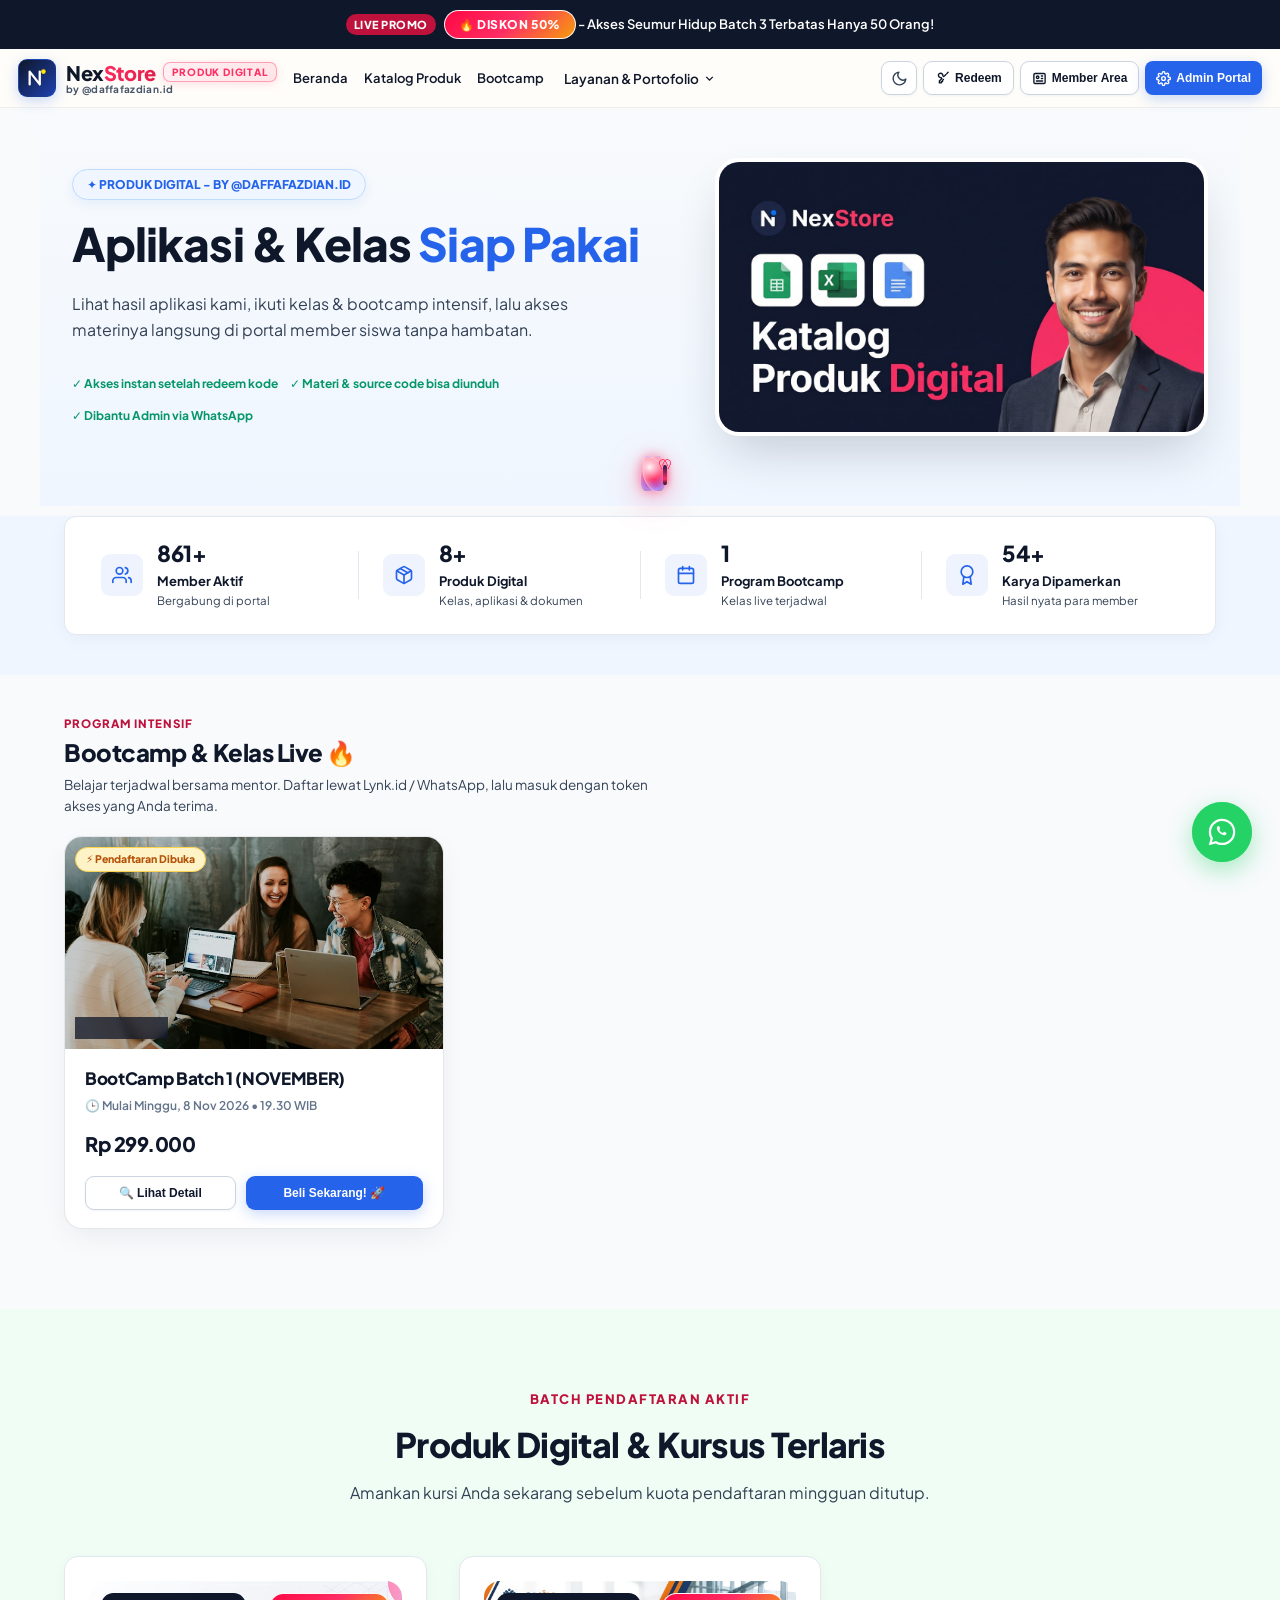
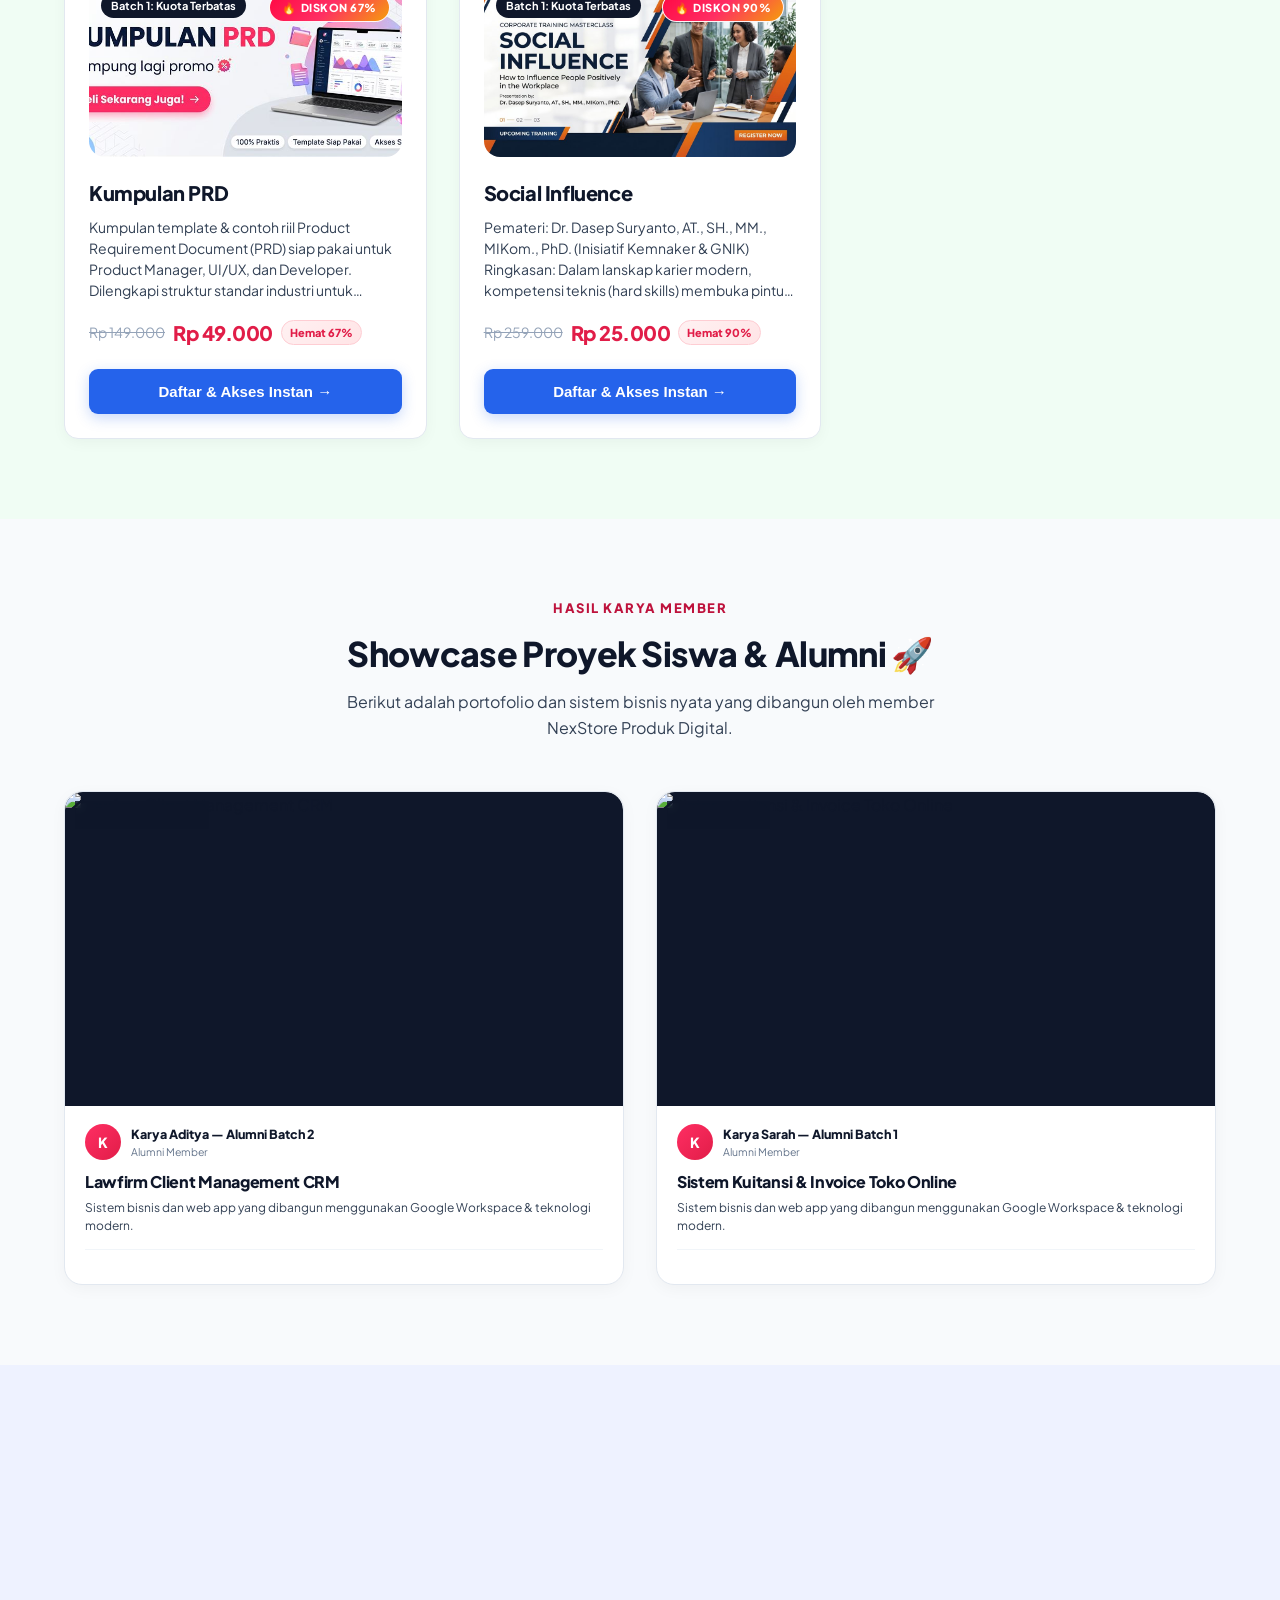
==== frontend/index.html @ 8ef18bce "fix(portal): hapus notifikasi toast keluar & lunas serta aktifkan tombol Ruang BelajarKu ke dashboar" ====
<!DOCTYPE html>
<html lang="id">
<head>
  <meta charset="UTF-8">
  <meta name="viewport" content="width=device-width, initial-scale=1.0">
  <meta http-equiv="Cache-Control" content="no-cache, no-store, must-revalidate">
  <meta http-equiv="Pragma" content="no-cache">
  <meta http-equiv="Expires" content="0">
  <title>NexStore Produk Digital - by @daffafazdian.id</title>
    <!-- Immediate Theme Engine: Eliminates Flash & Runs Automatically from System OS Preference -->
  <script>
    (function() {
      try {
        var saved = localStorage.getItem('nexstore_theme');
        var theme = saved || (window.matchMedia && window.matchMedia('(prefers-color-scheme: dark)').matches ? 'dark' : 'light');
        document.documentElement.setAttribute('data-theme', theme);
        if (theme === 'dark') {
          document.documentElement.classList.add('dark-theme');
          document.documentElement.classList.remove('light-theme');
        } else {
          document.documentElement.classList.remove('dark-theme');
          document.documentElement.classList.add('light-theme');
        }
      } catch (e) {}
    })();
  </script>
  <meta name="description" content="NexStore Produk Digital - by @daffafazdian.id. Platform e-commerce produk digital, kelas online, dan sistem otomasi penjualan instan berbasis Google Apps Script & Sheets.">
  
  <!-- App Favicon & Web Icons -->
  <link rel="icon" type="image/svg+xml" href="favicon.svg">
  <link rel="icon" type="image/png" sizes="64x64" href="favicon.png">
  <link rel="apple-touch-icon" href="apple-touch-icon.png">
  
  <!-- High-Performance Preconnects & Resource Preloads for 100% Core Web Vitals -->
  <link rel="preconnect" href="https://fonts.googleapis.com">
  <link rel="preconnect" href="https://fonts.gstatic.com" crossorigin>
  <link rel="preconnect" href="https://images.unsplash.com" crossorigin>

  <!-- Preload LCP Hero Image with high priority to eliminate LCP delay -->
  <link rel="preload" as="image" href="assets/hero/hero-slide-1.jpg?v=20261109-03" fetchpriority="high">

  <!-- Preload primary font file to eliminate font-shift CLS -->
  <link rel="preload" href="https://fonts.gstatic.com/s/plusjakartasans/v12/LDIoaomQNQcsA88c7O9yZ4KMCoOg4Ko20yygg_vb.woff2" as="font" type="font/woff2" crossorigin>

  <!-- Non-render-blocking Web Fonts: Loads asynchronously without blocking FCP/LCP -->
  <link rel="preload" as="style" href="https://fonts.googleapis.com/css2?family=Inter:wght@400;600;700;800&family=Plus+Jakarta+Sans:wght@600;700;800&display=swap">
  <link rel="stylesheet" href="https://fonts.googleapis.com/css2?family=Inter:wght@400;600;700;800&family=Plus+Jakarta+Sans:wght@600;700;800&display=swap" media="print" onload="this.media='all'">
  <noscript>
    <link rel="stylesheet" href="https://fonts.googleapis.com/css2?family=Inter:wght@400;600;700;800&family=Plus+Jakarta+Sans:wght@600;700;800&display=swap">
  </noscript>
  
  <!-- Stylesheet -->
  <link rel="stylesheet" href="css/style.css?v=20261109-03">
</head>
<body>
  <!-- Immediate Body Theme Application for 100% Zero-Flash System Automation -->
  <script>
    (function() {
      try {
        var t = document.documentElement.getAttribute('data-theme') || 'light';
        document.body.setAttribute('data-theme', t);
        if (t === 'dark') {
          document.body.classList.add('dark-theme');
          document.body.classList.remove('light-theme');
        } else {
          document.body.classList.remove('dark-theme');
          document.body.classList.add('light-theme');
        }
      } catch (e) {}
    })();
  </script>

  <!-- ========================================================================
       1. REALISTIC 3D BUTTERFLY CURSOR FOLLOWER & SPARKLE CANVAS
       ======================================================================== -->
  <canvas id="sparkle-canvas"></canvas>
  <div id="butterfly-container">
    <div class="butterfly-body-wrap">
      <div class="butterfly-body"></div>
      <div class="wing left"></div>
      <div class="wing right"></div>
    </div>
  </div>

  <!-- ========================================================================
       2. TOP STICKY ANNOUNCEMENT BAR
       ======================================================================== -->
  <div class="announcement-bar" id="top-announcement-bar">
    <div class="announcement-bar-inner">
      <span class="badge-live">LIVE PROMO</span>
      <span id="announcement-text"><span class="announcement-discount-glow"><span class="announcement-discount-glow"><span class="announcement-discount-glow">🔥 DISKON 50% - Akses Seumur Hidup Batch 3 Terbatas Hanya 50 Orang!</span></span></span></span>
    </div>
    <a href="#" id="announcement-community-btn" target="_blank" rel="noopener noreferrer" class="announcement-community-pill" style="display:none;" title="Klik untuk Masuk Grup Komunitas Resmi">
      <span id="announcement-community-icon">💬</span>
      <span id="announcement-community-label">Gabung Grup Komunitas ↗</span>
    </a>
  </div>

  <!-- ========================================================================
       3. TOP NAVIGATION BAR
       ======================================================================== -->
  <nav class="navbar">
    <a href="/" class="brand-logo" title="NexStore Produk Digital - by @daffafazdian.id" style="display:inline-flex; align-items:center; gap:10px; text-decoration:none;">
      <div class="brand-app-icon">
        <svg width="22" height="22" viewBox="0 0 24 24" fill="none" xmlns="http://www.w3.org/2000/svg">
          <path d="M4 19V5L15 19V5" stroke="#FFFFFF" stroke-width="2.5" stroke-linecap="round" stroke-linejoin="round"/>
          <circle cx="19" cy="5" r="2.5" fill="#FFE600"/>
        </svg>
      </div>
      <div style="display:flex; flex-direction:column; line-height:1.15;">
        <div style="display:flex; align-items:center; gap:7px;">
          <span class="brand-name-text" style="font-weight:800; font-size:20px; letter-spacing:-0.5px; color:#0F172A;">Nex<span class="brand-accent" style="color:#FF2E63;">Store</span></span>
          <span class="brand-motif-pill">PRODUK DIGITAL</span>
        </div>
        <span class="brand-byline">by @daffafazdian.id</span>
      </div>
    </a>
    <ul class="nav-links" id="main-nav-links">
      <li><a href="#hero">Beranda</a></li>
      <li><a href="#produk">Katalog Produk</a></li>
      <li><a href="#bootcamp">Bootcamp</a></li>
      <li class="nav-dropdown">
        <button type="button" class="nav-dropdown-toggle">
          <span>Layanan &amp; Portofolio</span>
          <svg width="13" height="13" viewBox="0 0 24 24" fill="none" stroke="currentColor" stroke-width="2.5"><polyline points="6 9 12 15 18 9"/></svg>
        </button>
        <div class="nav-dropdown-menu">
          <a href="#pameran" onclick="openPameranKaryaPortal(); return false;">
            <svg width="15" height="15" viewBox="0 0 24 24" fill="none" stroke="currentColor" stroke-width="2"><path d="M6 2L3 6v14a2 2 0 0 0 2 2h14a2 2 0 0 0 2-2V6l-3-4z"/><line x1="3" y1="6" x2="21" y2="6"/><path d="M16 10a4 4 0 0 1-8 0"/></svg>
            Hasil Karya Member
          </a>
          <a href="#testimoni">
            <svg width="15" height="15" viewBox="0 0 24 24" fill="none" stroke="currentColor" stroke-width="2"><path d="M21 15a2 2 0 0 1-2 2H7l-4 4V5a2 2 0 0 1 2-2h14a2 2 0 0 1 2 2z"/></svg>
            Testimoni Alumni
          </a>
          <a href="javascript:void(0)" onclick="openCustomAppPortal('custom'); return false;">
            <svg width="15" height="15" viewBox="0 0 24 24" fill="none" stroke="currentColor" stroke-width="2"><rect x="2" y="3" width="20" height="14" rx="2" ry="2"/><line x1="8" y1="21" x2="16" y2="21"/><line x1="12" y1="17" x2="12" y2="21"/></svg>
            Aplikasi Custom
          </a>
        </div>
      </li>
    </ul>
    <!-- Mobile Right Pill (Hanya Muncul di Layar HP) -->
    <div class="mobile-header-right-wrap" style="display:none;">
      <button class="shimmer-btn" id="mobile-top-user-pill" onclick="handleBottomNavTab('classroom')" style="padding:6px 12px; font-size:11.5px; border-radius:9px; gap:5px;">
        <span id="mobile-user-status-dot" style="width:7px; height:7px; border-radius:50%; background:#10B981; display:inline-block;"></span>
        <span id="mobile-top-user-label">Ruang Belajar</span>
      </button>
    </div>

    <div class="nav-actions">
      <!-- Theme Toggle (Mode Terang / Gelap Sesuai DESAIN UI/UX) -->
      <button type="button" class="btn-theme-toggle" onclick="toggleAppTheme()" title="Ubah Mode Tampilan (Terang / Gelap)" aria-label="Toggle Theme"><svg width="17" height="17" viewBox="0 0 24 24" fill="none" stroke="currentColor" stroke-width="2" stroke-linecap="round" stroke-linejoin="round"><path d="M21 12.79A9 9 0 1 1 11.21 3 7 7 0 0 0 21 12.79z"/></svg></button>

      <!-- Tombol Redeem Kode Akses (Outline SVG) -->
      <button class="btn-secondary" id="nav-btn-redeem" onclick="openRedeemModal()" style="padding:9px 15px; font-size:13px; color:var(--deep-navy); font-weight:700;">
        <svg width="15" height="15" viewBox="0 0 24 24" fill="none" stroke="currentColor" stroke-width="2.2" stroke-linecap="round" stroke-linejoin="round"><path d="M21 2l-2 2m-1.5 1.5L14 9l-1.5-1.5a3.5 3.5 0 1 0-3 3l1.5 1.5-4 4v3h3v-2h2v-2l1.5-1.5"/></svg>
        Redeem
      </button>

      <!-- Tombol Member Area (Outline SVG) -->
      <button class="btn-secondary" id="nav-btn-member-login" onclick="openMemberLoginModal()" style="padding:9px 16px; font-size:13px; font-weight:700; color:var(--deep-navy);">
        <svg width="15" height="15" viewBox="0 0 24 24" fill="none" stroke="currentColor" stroke-width="2.2" stroke-linecap="round" stroke-linejoin="round"><rect x="3" y="4" width="18" height="16" rx="2"/><circle cx="9" cy="10" r="2"/><line x1="15" y1="8" x2="17" y2="8"/><line x1="15" y1="12" x2="17" y2="12"/><line x1="7" y1="16" x2="17" y2="16"/></svg>
        Member Area
      </button>

      <!-- Tombol Admin Portal (Outline SVG) - Responsif Desktop & Mobile -->
      <button type="button" class="shimmer-btn btn-nav-admin-portal" id="nav-btn-admin-portal" onclick="openAdminModal()" style="display:inline-flex !important; align-items:center; justify-content:center; gap:6px; padding:7px 14px; font-size:12px; font-weight:700; height:34px; border-radius:8px; cursor:pointer;" title="Akses Portal Admin">
        <svg width="15" height="15" viewBox="0 0 24 24" fill="none" stroke="currentColor" stroke-width="2.2" stroke-linecap="round" stroke-linejoin="round"><circle cx="12" cy="12" r="3"/><path d="M19.4 15a1.65 1.65 0 0 0 .33 1.82l.06.06a2 2 0 0 1 0 2.83 2 2 0 0 1-2.83 0l-.06-.06a1.65 1.65 0 0 0-1.82-.33 1.65 1.65 0 0 0-1 1.51V21a2 2 0 0 1-2 2 2 2 0 0 1-2-2v-.09A1.65 1.65 0 0 0 9 19.4a1.65 1.65 0 0 0-1.82.33l-.06.06a2 2 0 0 1-2.83 0 2 2 0 0 1 0-2.83l.06-.06a1.65 1.65 0 0 0 .33-1.82 1.65 1.65 0 0 0-1.51-1H3a2 2 0 0 1-2-2 2 2 0 0 1 2-2h.09A1.65 1.65 0 0 0 4.6 9a1.65 1.65 0 0 0-.33-1.82l-.06-.06a2 2 0 0 1 0-2.83 2 2 0 0 1 2.83 0l.06.06a1.65 1.65 0 0 0 1.82.33H9a1.65 1.65 0 0 0 1-1.51V3a2 2 0 0 1 2-2 2 2 0 0 1 2 2v.09a1.65 1.65 0 0 0 1 1.51 1.65 1.65 0 0 0 1.82-.33l.06-.06a2 2 0 0 1 2.83 0 2 2 0 0 1 0 2.83l-.06.06a1.65 1.65 0 0 0-.33 1.82V9a1.65 1.65 0 0 0 1.51 1H21a2 2 0 0 1 2 2 2 2 0 0 1-2 2h-.09a1.65 1.65 0 0 0-1.51 1z"/></svg>
        <span class="btn-text-portal-full">Admin Portal</span>
        <span class="btn-text-portal-short" style="display:none;">Admin</span>
      </button>
    </div>
  </nav>

  <!-- ========================================================================
       VIP MEMBER WELCOME THUMBNAIL (Sesuai Foto 2 & Palet DESAIN UI/UX)
       ======================================================================== -->
  <div id="vip-member-welcome-card" class="vip-welcome-container" style="display:none; margin-bottom:20px;">
    <div class="member-welcome-hero-card" style="box-shadow: 0 10px 30px -5px rgba(15, 23, 42, 0.06);">
      <div class="welcome-hero-content" style="width:100%;">
        <div class="verified-pill-badge" style="margin-bottom:12px;">
          <svg width="14" height="14" viewBox="0 0 24 24" fill="none" stroke="#10B981" stroke-width="3" stroke-linecap="round" stroke-linejoin="round"><polyline points="20 6 9 17 4 12"/></svg>
          <span>Profil Lengkap &amp; Terverifikasi</span>
        </div>
        <h1 class="welcome-hero-title">Selamat datang kembali, <span class="member-display-name" id="vip-user-display-name">Daffa</span>!</h1>
        <p class="welcome-hero-subtitle">Kelola pembelajaran Anda, cek jadwal bootcamp, atau jelajahi katalog produk digital terbaru.</p>
        <div class="welcome-hero-actions">
          <button type="button" class="btn-hero-classes" onclick="openClassroomDashboardOrLogin('grid')">
            <svg width="16" height="16" viewBox="0 0 24 24" fill="none" stroke="currentColor" stroke-width="2" stroke-linecap="round" stroke-linejoin="round"><path d="M4 19.5A2.5 2.5 0 0 1 6.5 17H20"/><path d="M6.5 2H20v20H6.5A2.5 2.5 0 0 1 4 19.5v-15A2.5 2.5 0 0 1 6.5 2z"/></svg>
            Ruang BelajarKu
          </button>
          <button type="button" class="btn-hero-catalog" onclick="scrollToSection('produk')">
            <svg width="16" height="16" viewBox="0 0 24 24" fill="none" stroke="currentColor" stroke-width="2" stroke-linecap="round" stroke-linejoin="round"><circle cx="9" cy="21" r="1"/><circle cx="20" cy="21" r="1"/><path d="M1 1h4l2.68 13.39a2 2 0 0 0 2 1.61h9.72a2 2 0 0 0 2-1.61L23 6H6"/></svg>
            Katalog
          </button>
        </div>
      </div>
    </div>
  </div>

  <!-- ========================================================================
       4. HERO SECTION WITH AUTO SLIDESHOW & METRIC COUNTERS
       ======================================================================== -->
  
  <!-- ========================================================================
       MAIN DASHBOARD MEMBER AREA VIEW (FOTO 3 REFERENCE)
       Ditampilkan pada Dashboard Utama saat member klik "Member Area" atau sudah login
       ======================================================================== -->
  <section id="main-member-area-dashboard" class="main-member-area-dashboard" style="display:none;">
    <div class="member-dashboard-inner">
      <!-- 1. Announcement Banner (Foto 3) -->
      <div class="member-announcement-card" id="main-member-announcement-card">
        <div class="member-announcement-left">
          <span class="announcement-speaker-icon">📢</span>
          <div class="announcement-text-wrap">
            <span class="announcement-prefix">Pengumuman:</span>
            <strong class="announcement-headline">KODE REEDEM BOOTCAMP [ CATAT !! ]</strong>
          </div>
        </div>
        <div class="member-announcement-right">
          <button type="button" class="btn-announcement-view" onclick="openBootcampAnnouncementModal()">Lihat &gt;</button>
          <button type="button" class="btn-announcement-dismiss" onclick="dismissMemberAnnouncement()" title="Tutup Pengumuman">✕</button>
        </div>
      </div>

      <!-- 2. Hero Welcome Card (Foto 3) -->
      <div class="member-welcome-hero-card">
        <div class="welcome-hero-content">
          <div class="verified-pill-badge">
            <svg width="14" height="14" viewBox="0 0 24 24" fill="none" stroke="#10B981" stroke-width="3" stroke-linecap="round" stroke-linejoin="round"><polyline points="20 6 9 17 4 12"/></svg>
            <span>Profil Lengkap &amp; Terverifikasi</span>
          </div>
          <h1 class="welcome-hero-title">Selamat datang kembali, <span class="member-display-name">Daffa</span>!</h1>
          <p class="welcome-hero-subtitle">Kelola pembelajaran Anda, cek jadwal bootcamp, atau jelajahi katalog produk digital terbaru.</p>
          <div class="welcome-hero-actions">
            <button type="button" class="btn-hero-classes" onclick="openClassroomDashboard(null, null, 'grid');">
              <svg width="16" height="16" viewBox="0 0 24 24" fill="none" stroke="currentColor" stroke-width="2" stroke-linecap="round" stroke-linejoin="round"><path d="M4 19.5A2.5 2.5 0 0 1 6.5 17H20"/><path d="M6.5 2H20v20H6.5A2.5 2.5 0 0 1 4 19.5v-15A2.5 2.5 0 0 1 6.5 2z"/></svg>
              Ruang BelajarKu
            </button>
            <button type="button" class="btn-hero-catalog" onclick="scrollToSection('katalog-produk')">
              <svg width="16" height="16" viewBox="0 0 24 24" fill="none" stroke="currentColor" stroke-width="2" stroke-linecap="round" stroke-linejoin="round"><circle cx="9" cy="21" r="1"/><circle cx="20" cy="21" r="1"/><path d="M1 1h4l2.68 13.39a2 2 0 0 0 2 1.61h9.72a2 2 0 0 0 2-1.61L23 6H6"/></svg>
              Katalog
            </button>
          </div>
        </div>
      </div>

      <!-- 3. KPI Stat Cards (Foto 3) -->
      <div class="member-kpi-grid">
        <div class="member-kpi-card">
          <div class="kpi-label">INVENTARIS AKSES</div>
          <div class="kpi-value" id="main-kpi-owned-count">1 Produk Dimiliki</div>
          <div class="kpi-subtext"><span class="kpi-check">✓</span> Siap dipelajari</div>
        </div>
        <div class="member-kpi-card">
          <div class="kpi-label">PROGRAM BOOTCAMP</div>
          <div class="kpi-value">1 Bootcamp Aktif</div>
          <div class="kpi-subtext">Hadir 0/4 pertemuan</div>
        </div>
        <div class="member-kpi-card">
          <div class="kpi-label">STATUS PESANAN</div>
          <div class="kpi-value">0 Menunggu</div>
          <div class="kpi-subtext">Tidak ada pesanan tertunda</div>
        </div>
      </div>

      <!-- 4. Two-Column Main Layout (Foto 3) -->
      <div class="member-main-split-layout">
        <!-- Left Column: Courses & Documents -->
        <div class="member-courses-column">
          <!-- Filter Tabs & Search -->
          <div class="member-courses-toolbar">
            <div class="member-tab-pills">
              <button type="button" class="tab-pill-btn active" id="main-pill-home-all" onclick="filterMainMemberCategory('all', this)">
                Semua <span class="tab-pill-count" id="main-count-home-all">1</span>
              </button>
              <button type="button" class="tab-pill-btn" id="main-pill-home-kelas" onclick="filterMainMemberCategory('kelas', this)">
                Kelas <span class="tab-pill-count" id="main-count-home-kelas">4</span>
              </button>
              <button type="button" class="tab-pill-btn" id="main-pill-home-dokumen" onclick="filterMainMemberCategory('dokumen', this)">
                Dokumen <span class="tab-pill-count" id="main-count-home-dokumen">3</span>
              </button>
            </div>
            <div style="flex:1; max-width:280px; margin-left:14px;">
              <input type="text" id="main-member-search-input" placeholder="🔍 Cari materi &amp; alat..." class="rb-search-input" style="padding:7px 14px; font-size:12.5px; border-radius:20px;" oninput="filterMainMemberSearch(this.value)">
            </div>
          </div>

          <!-- Products Grid (Foto 3 High Fidelity) -->
          <div class="member-product-cards-grid" id="main-member-home-cards-grid">
            <!-- Card 1: METODE 3 Integrasi GAS ke Vercel -->
            <div class="member-product-card" data-category="kelas">
              <div class="mp-card-thumb-wrap">
                <img src="assets/modules/thumb-metode3.jpg" alt="Integrasi GAS ke Vercel" class="mp-card-img" onerror="this.onerror=null; this.src='assets/hero/hero-slide-1.jpg';">
                <span class="mp-badge-category">KELAS</span>
                <span class="mp-badge-status mp-badge-dimiliki">Dimiliki</span>
              </div>
              <div class="mp-card-body">
                <h3 class="mp-card-title">METODE 3 | LANJUTAN - Integrasi GAS ke VERCEL [CLAUDE]</h3>
                <p class="mp-card-desc">Dari Cara Paling Sederhana menjadi Professional, scalable dan multi-environment.</p>
                <div class="mp-card-meta">6 episode • 31 materi</div>
                <button type="button" class="mp-card-action-btn mp-btn-primary" onclick="openClassroomDashboard('ORD-20261102-214204-9617', 'daffafazdian50@gmail.com'); if(typeof openCourseView === 'function') openCourseView('MOD-01');">
                  📖 Buka Ruang Belajar
                </button>
              </div>
            </div>

            <!-- Card 2: Cara Integrasi API Pihak Ketiga -->
            <div class="member-product-card" data-category="kelas">
              <div class="mp-card-thumb-wrap">
                <img src="assets/modules/thumb-basic.jpg" alt="Integrasi API Pihak Ketiga" class="mp-card-img" onerror="this.onerror=null; this.src='assets/hero/hero-slide-2.jpg';">
                <span class="mp-badge-category">KELAS</span>
                <span class="mp-badge-status mp-badge-closed">Penjualan Ditutup</span>
              </div>
              <div class="mp-card-body">
                <h3 class="mp-card-title">Cara Integrasi API Pihak Ketiga</h3>
                <p class="mp-card-desc">API WhatsApp, API Gemini, dan integrasi webhook eksternal.</p>
                <div class="mp-card-meta">1 episode • Materi Eksklusif</div>
                <button type="button" class="mp-card-action-btn mp-btn-disabled" disabled>
                  🔒 Penjualan Ditutup
                </button>
              </div>
            </div>

            <!-- Card 3: Kumpulan PRD (GRATIS) -->
            <div class="member-product-card" data-category="dokumen">
              <div class="mp-card-thumb-wrap">
                <img src="assets/modules/thumb-prd.jpg" alt="Kumpulan PRD" class="mp-card-img" onerror="this.onerror=null; this.src='assets/hero/hero-slide-3.jpg';">
                <span class="mp-badge-category">DOKUMEN</span>
                <span class="mp-badge-status mp-badge-dimiliki">Dimiliki</span>
              </div>
              <div class="mp-card-body">
                <h3 class="mp-card-title">Kumpulan PRD (GRATIS)</h3>
                <p class="mp-card-desc">Silahkan Download PRD yang dibutuhkan sebagai referensi pembuatan web app.</p>
                <div class="mp-card-meta">15 materi • Template PRD</div>
                <button type="button" class="mp-card-action-btn mp-btn-doc" onclick="openClassroomDashboard('ORD-20261102-214204-9617', 'daffafazdian50@gmail.com'); if(typeof openDocumentPackageView === 'function') openDocumentPackageView('MOD-02');">
                  📑 Akses Produk
                </button>
              </div>
            </div>

            <!-- Card 4: Cara Revisi & Upgrade Web App GAS -->
            <div class="member-product-card" data-category="kelas">
              <div class="mp-card-thumb-wrap">
                <img src="assets/modules/thumb-revisi.jpg" alt="Cara Revisi &amp; Upgrade" class="mp-card-img" onerror="this.onerror=null; this.src='assets/hero/hero-slide-1.jpg';">
                <span class="mp-badge-category">KELAS</span>
                <span class="mp-badge-status mp-badge-dimiliki">Dimiliki</span>
              </div>
              <div class="mp-card-body">
                <h3 class="mp-card-title">Cara Revisi &amp; Upgrade Web App GAS</h3>
                <p class="mp-card-desc">Teknik refactor kode dan update aplikasi tanpa error di production.</p>
                <div class="mp-card-meta">4 episode • Video Praktis</div>
                <button type="button" class="mp-card-action-btn mp-btn-primary" onclick="openClassroomDashboard('ORD-20261102-214204-9617', 'daffafazdian50@gmail.com'); if(typeof openCourseView === 'function') openCourseView('MOD-03');">
                  📖 Buka Ruang Belajar
                </button>
              </div>
            </div>

            <!-- Card 5: Belajar JavaScript DOM Modern -->
            <div class="member-product-card" data-category="kelas">
              <div class="mp-card-thumb-wrap">
                <img src="assets/hero/hero-slide-2.jpg" alt="JavaScript DOM Modern" class="mp-card-img">
                <span class="mp-badge-category">KELAS</span>
                <span class="mp-badge-status mp-badge-dimiliki">Dimiliki</span>
              </div>
              <div class="mp-card-body">
                <h3 class="mp-card-title">Belajar JavaScript DOM Modern</h3>
                <p class="mp-card-desc">Manipulasi antarmuka reaktif tanpa library berat, cepat dan instan.</p>
                <div class="mp-card-meta">8 episode • Full Coding</div>
                <button type="button" class="mp-card-action-btn mp-btn-primary" onclick="openClassroomDashboard('ORD-20261102-214204-9617', 'daffafazdian50@gmail.com'); if(typeof openCourseView === 'function') openCourseView('MOD-01');">
                  📖 Buka Ruang Belajar
                </button>
              </div>
            </div>

            <!-- Card 6: Panduan Deploy Frontend ke GitHub Pages -->
            <div class="member-product-card" data-category="dokumen">
              <div class="mp-card-thumb-wrap">
                <img src="assets/hero/hero-slide-1.jpg" alt="Panduan Deploy GitHub Pages" class="mp-card-img">
                <span class="mp-badge-category">DOKUMEN</span>
                <span class="mp-badge-status mp-badge-dimiliki">Dimiliki</span>
              </div>
              <div class="mp-card-body">
                <h3 class="mp-card-title">Panduan Deploy Frontend ke GitHub Pages</h3>
                <p class="mp-card-desc">Langkah demi langkah hosting gratis, custom domain, dan SSL otomatis.</p>
                <div class="mp-card-meta">5 materi • Panduan Lengkap</div>
                <button type="button" class="mp-card-action-btn mp-btn-doc" onclick="openClassroomDashboard('ORD-20261102-214204-9617', 'daffafazdian50@gmail.com'); if(typeof openDocumentPackageView === 'function') openDocumentPackageView('MOD-02');">
                  📑 Akses Produk
                </button>
              </div>
            </div>

            <!-- Card 7: Dokumentasi API & Webhook WhatsApp Fonnte -->
            <div class="member-product-card" data-category="dokumen">
              <div class="mp-card-thumb-wrap">
                <img src="assets/hero/hero-slide-3.jpg" alt="Dokumentasi WhatsApp Fonnte" class="mp-card-img">
                <span class="mp-badge-category">DOKUMEN</span>
                <span class="mp-badge-status mp-badge-dimiliki">Dimiliki</span>
              </div>
              <div class="mp-card-body">
                <h3 class="mp-card-title">Dokumentasi API &amp; Webhook WhatsApp Fonnte</h3>
                <p class="mp-card-desc">Integrasi notifikasi pesan otomatis invoice, login OTP, dan blast CRM.</p>
                <div class="mp-card-meta">10 materi • Dokumentasi Teknis</div>
                <button type="button" class="mp-card-action-btn mp-btn-doc" onclick="openClassroomDashboard('ORD-20261102-214204-9617', 'daffafazdian50@gmail.com'); if(typeof openDocumentPackageView === 'function') openDocumentPackageView('MOD-02');">
                  📑 Akses Produk
                </button>
              </div>
            </div>
          
            <!-- Showcase Hasil Karya Member dengan Jarak Luas (Aman dari Upload CRM) -->
            <section class="member-showcase-section" style="margin-top:64px; padding-top:32px; border-top:1px solid rgba(255,255,255,0.08); clear:both;">
              <div style="display:flex; justify-content:space-between; align-items:flex-end; flex-wrap:wrap; gap:16px; margin-bottom:20px;">
                <div>
                  <div class="section-eyebrow" style="color:#FF2E63; font-size:11px; font-weight:800; letter-spacing:1px; margin-bottom:6px;">HASIL KARYA MEMBER 🌟</div>
                  <h2 style="font-size:22px; font-weight:800; color:var(--deep-navy); margin:0 0 6px;">Hasil Karya Member</h2>
                  <p style="font-size:13px; color:#64748B; margin:0;">Inspirasi karya aplikasi nyata yang dibangun oleh para member dan siswa.</p>
                </div>
                <button type="button" class="btn-secondary" onclick="openKaryaFromMember()" style="padding:8px 16px; font-size:12px; font-weight:700; color:#FF2E63; border-color:rgba(255,46,99,0.35); background:rgba(255,46,99,0.06); border-radius:10px; cursor:pointer;">
                  Lihat Semua Karya Member →
                </button>
              </div>
              <div class="member-showcase-cards-grid" id="main-member-showcase-grid">
                <!-- Rendered dynamically by app.js -->
              </div>
            </section>
          </div>
        </div>

        <!-- Right Column: Sidebar (Foto 3) -->
        <aside class="member-sidebar-column">
          <!-- User Profile Card -->
          <div class="member-profile-widget-card">
            <div class="widget-profile-header">
              <div class="widget-profile-avatar member-avatar-initial">D</div>
              <div class="widget-profile-info">
                <h3 class="widget-profile-name">Daffa</h3>
                <p class="widget-profile-email">daffafazdian50@gmail.com</p>
              </div>
            </div>
            <div class="widget-profile-details">
              <div class="widget-detail-row">
                <span class="detail-label">WhatsApp</span>
                <span class="detail-val member-profile-whatsapp">087894602627</span>
              </div>
            </div>
            <button type="button" class="btn-account-settings" onclick="openMemberProfileModal()">
              <svg width="15" height="15" viewBox="0 0 24 24" fill="none" stroke="currentColor" stroke-width="2" stroke-linecap="round" stroke-linejoin="round"><circle cx="12" cy="12" r="3"/><path d="M19.4 15a1.65 1.65 0 0 0 .33 1.82l.06.06a2 2 0 0 1 0 2.83 2 2 0 0 1-2.83 0l-.06-.06a1.65 1.65 0 0 0-1.82-.33 1.65 1.65 0 0 0-1 1.51V21a2 2 0 0 1-2 2 2 2 0 0 1-2-2v-.09A1.65 1.65 0 0 0 9 19.4a1.65 1.65 0 0 0-1.82.33l-.06.06a2 2 0 0 1-2.83 0 2 2 0 0 1 0-2.83l.06-.06a1.65 1.65 0 0 0 .33-1.82 1.65 1.65 0 0 0-1.51-1H3a2 2 0 0 1-2-2 2 2 0 0 1 2-2h.09A1.65 1.65 0 0 0 4.6 9a1.65 1.65 0 0 0-.33-1.82l-.06-.06a2 2 0 0 1 0-2.83 2 2 0 0 1 2.83 0l.06.06a1.65 1.65 0 0 0 1.82.33H9a1.65 1.65 0 0 0 1-1.51V3a2 2 0 0 1 2-2 2 2 0 0 1 2 2v.09a1.65 1.65 0 0 0 1 1.51 1.65 1.65 0 0 0 1.82-.33l.06-.06a2 2 0 0 1 2.83 0 2 2 0 0 1 0 2.83l-.06.06a1.65 1.65 0 0 0-.33 1.82V9a1.65 1.65 0 0 0 1.51 1H21a2 2 0 0 1 2 2 2 2 0 0 1-2 2h-.09a1.65 1.65 0 0 0-1.51 1z"/></svg>
              Pengaturan Akun
            </button>
            <button type="button" class="btn-account-logout" onclick="handleExitToMainDashboard()" style="margin-top:8px; width:100%; display:inline-flex; align-items:center; justify-content:center; gap:8px; padding:9px 14px; font-size:12.5px; font-weight:700; color:#EF4444; background:rgba(239,68,68,0.06); border:1px solid rgba(239,68,68,0.25); border-radius:10px; cursor:pointer; transition:all 0.2s ease;">
              <svg width="15" height="15" viewBox="0 0 24 24" fill="none" stroke="currentColor" stroke-width="2.2" stroke-linecap="round" stroke-linejoin="round"><path d="M9 21H5a2 2 0 0 1-2-2V5a2 2 0 0 1 2-2h4"></path><polyline points="16 17 21 12 16 7"></polyline><line x1="21" y1="12" x2="9" y2="12"></line></svg>
              Keluar ke Dashboard Utama
            </button>
          </div>

          <!-- Quick Access Member List -->
          <div class="member-quick-access-card">
            <h4 class="quick-access-title">AKSES CEPAT MEMBER</h4>
            <div class="quick-access-list">
              <a href="#karya-member" class="quick-access-item" onclick="openKaryaFromMember(); return false;">
                <div class="qa-item-info">
                  <span class="qa-item-title">Ajukan Karya</span>
                  <span class="qa-item-subtitle">Pamerkan portofolio Anda</span>
                </div>
                <span class="qa-chevron">&gt;</span>
              </a>
              <a href="https://wa.me/6287894602627?text=Halo%20Admin%20NexStore%2C%20saya%20member%20ingin%20order%20aplikasi%20custom" target="_blank" rel="noopener noreferrer" class="quick-access-item">
                <div class="qa-item-info">
                  <span class="qa-item-title">Order Aplikasi Custom</span>
                  <span class="qa-item-subtitle">Kebutuhan aplikasi khusus</span>
                </div>
                <span class="qa-chevron">&gt;</span>
              </a>
              <a href="#panduan" class="quick-access-item" onclick="openPanduanModal(); return false;">
                <div class="qa-item-info">
                  <span class="qa-item-title">Panduan</span>
                  <span class="qa-item-subtitle">5 Dokumen &amp; video tutorial</span>
                </div>
                <span class="qa-chevron">&gt;</span>
              </a>
              <a href="https://wa.me/6287894602627?text=Halo%20CS%20NexStore%2C%20saya%20member%20butuh%20bantuan%20terkait%20akun%20pembelajaran" target="_blank" rel="noopener noreferrer" class="quick-access-item">
                <div class="qa-item-info">
                  <span class="qa-item-title">Helpdesk &amp; CS</span>
                  <span class="qa-item-subtitle">Solusi kendala &amp; kontak admin</span>
                </div>
                <span class="qa-chevron">&gt;</span>
              </a>
              <a href="#redeem" class="quick-access-item" onclick="openRedeemModal(); return false;">
                <div class="qa-item-info">
                  <span class="qa-item-title">Redeem Kode Akses</span>
                  <span class="qa-item-subtitle">Punya kode dari paket?</span>
                </div>
                <span class="qa-chevron">&gt;</span>
              </a>
            </div>
          </div>
        </aside>
      </div>
    </div>
  </section>

  <section class="hero-section" id="hero">
    <!-- Left Hero Column -->
    <div>
      <span class="hero-tag">✦ PRODUK DIGITAL - BY @DAFFAFAZDIAN.ID</span>
      <h1 class="hero-title">
        Aplikasi &amp; Kelas <span class="highlight">Siap Pakai</span>
      </h1>
      <p class="hero-desc">
        Lihat hasil aplikasi kami, ikuti kelas &amp; bootcamp intensif, lalu akses materinya langsung di portal member siswa tanpa hambatan.
      </p>
      <div class="hero-btn-group" id="hero-smart-btn-group" style="display:none;">
        <a href="#bootcamp" class="shimmer-btn btn-primary" id="hero-btn-bootcamp" style="text-decoration:none; display:none; align-items:center; gap:8px;">
          <svg width="16" height="16" viewBox="0 0 24 24" fill="none" stroke="currentColor" stroke-width="2.2" stroke-linecap="round" stroke-linejoin="round"><path d="M4.5 16.5c-1.5 1.26-2 5-2 5s3.74-.5 5-2c.71-.84.7-2.13-.09-2.91a2.18 2.18 0 0 0-2.91-.09z"/><path d="M12 15l-3-3a22 22 0 0 1 2-3.95A12.88 12.88 0 0 1 22 2c0 2.72-.78 7.5-6 11a22.35 22.35 0 0 1-4 2z"/></svg>
          <span>Lihat Bootcamp &amp; Kelas Live</span>
        </a>
        <a href="#produk" class="btn-secondary" id="hero-btn-primary" style="text-decoration:none; display:none; align-items:center; gap:8px; font-weight:700;">
          <svg width="16" height="16" viewBox="0 0 24 24" fill="none" stroke="currentColor" stroke-width="2.2" stroke-linecap="round" stroke-linejoin="round"><path d="M6 2L3 6v14a2 2 0 0 0 2 2h14a2 2 0 0 0 2-2V6l-3-4z"/><line x1="3" y1="6" x2="21" y2="6"/><path d="M16 10a4 4 0 0 1-8 0"/></svg>
          <span>Katalog Produk</span>
        </a>
        <button class="btn-secondary" id="hero-btn-secondary" onclick="openClassroomDashboardOrLogin()" style="display:none; align-items:center; gap:8px;">
          <svg width="16" height="16" viewBox="0 0 24 24" fill="none" stroke="currentColor" stroke-width="2.2" stroke-linecap="round" stroke-linejoin="round"><rect x="3" y="4" width="18" height="16" rx="2"/><circle cx="9" cy="10" r="2"/><line x1="15" y1="8" x2="17" y2="8"/><line x1="15" y1="12" x2="17" y2="12"/><line x1="7" y1="16" x2="17" y2="16"/></svg>
          <span>Masuk Member Area</span>
        </button>
        <button class="btn-secondary" id="hero-btn-promo" onclick="openAnnouncementVoucherModal()" style="display:none; align-items:center; gap:8px;">
          <svg width="16" height="16" viewBox="0 0 24 24" fill="none" stroke="currentColor" stroke-width="2.2" stroke-linecap="round" stroke-linejoin="round"><path d="M20.59 13.41l-7.17 7.17a2 2 0 0 1-2.83 0L2 12V2h10l8.59 8.59a2 2 0 0 1 0 2.82z"/><line x1="7" y1="7" x2="7.01" y2="7"/></svg>
          <span>Kode Promo</span>
        </button>
      </div>
      <div style="font-size:12px; color:var(--text-muted); font-weight:700; display:flex; align-items:center; gap:12px; flex-wrap:wrap; margin-top:14px;">
        <span style="display:inline-flex; align-items:center; gap:5px; color:#059669;">✓ Akses instan setelah redeem kode</span>
        <span style="display:inline-flex; align-items:center; gap:5px; color:#059669;">✓ Materi &amp; source code bisa diunduh</span>
        <span style="display:inline-flex; align-items:center; gap:5px; color:#059669;">✓ Dibantu Admin via WhatsApp</span>
      </div>
    </div>

    <!-- Right Hero Column (Multi-Slide Showcase) -->
    <div>
      <div class="hero-slideshow-container">
        <!-- Slide 1 (Utama - Default Aktif) -->
        <div class="hero-slide active" id="hero-slide-item-1">
          <img id="hero-slide-img-1" src="assets/hero/hero-slide-1.jpg?v=20261109-03" alt="Hero Slide 1" width="1280" height="720" fetchpriority="high" decoding="async" onerror="this.onerror=null; this.src='assets/hero/hero-slide-1.jpg?v=20261109-03';">
        </div>
        <!-- Slide 2 (Default Non-Aktif sampai diaktifkan di CRM) -->
        <div class="hero-slide" id="hero-slide-item-2" style="display:none;">
          <img id="hero-slide-img-2" data-src="assets/hero/hero-slide-2.jpg" src="assets/hero/hero-slide-2.jpg" alt="Hero Slide 2" width="1280" height="720" loading="lazy" decoding="async" onerror="this.onerror=null; this.src='assets/hero/hero-slide-2.jpg';">
        </div>
        <!-- Slide 3 (Default Non-Aktif sampai diaktifkan di CRM) -->
        <div class="hero-slide" id="hero-slide-item-3" style="display:none;">
          <img id="hero-slide-img-3" data-src="assets/hero/hero-slide-3.jpg" src="assets/hero/hero-slide-3.jpg" alt="Hero Slide 3" width="1280" height="720" loading="lazy" decoding="async" onerror="this.onerror=null; this.src='assets/hero/hero-slide-3.jpg';">
        </div>
        <!-- Navigation Dots -->
        <div class="slideshow-dots" style="display:none;"></div>
      </div>
    </div>
  </section>

  <!-- Unified Metric Counters Row (Upgrade Point 7) -->
  <div class="metrics-unified-wrapper">
    <div class="metrics-unified-bar">
      <div class="metric-unified-item" onclick="openClassroomDashboardOrLogin()">
        <div class="metric-icon-wrap">
          <svg width="20" height="20" viewBox="0 0 24 24" fill="none" stroke="currentColor" stroke-width="2" stroke-linecap="round" stroke-linejoin="round">
            <path d="M17 21v-2a4 4 0 0 0-4-4H5a4 4 0 0 0-4 4v2"/>
            <circle cx="9" cy="7" r="4"/>
            <path d="M23 21v-2a4 4 0 0 0-3-3.87"/>
            <path d="M16 3.13a4 4 0 0 1 0 7.75"/>
          </svg>
        </div>
        <div class="metric-content">
          <div class="metric-number">861+</div>
          <div class="metric-label">Member Aktif</div>
          <div class="metric-sublabel">Bergabung di portal</div>
        </div>
      </div>
      <div class="metric-divider"></div>
      <div class="metric-unified-item" onclick="location.href='#produk'">
        <div class="metric-icon-wrap">
          <svg width="20" height="20" viewBox="0 0 24 24" fill="none" stroke="currentColor" stroke-width="2" stroke-linecap="round" stroke-linejoin="round">
            <line x1="16.5" y1="9.4" x2="7.5" y2="4.21"/>
            <path d="M21 16V8a2 2 0 0 0-1-1.73l-7-4a2 2 0 0 0-2 0l-7 4A2 2 0 0 0 3 8v8a2 2 0 0 0 1 1.73l7 4a2 2 0 0 0 2 0l7-4A2 2 0 0 0 21 16z"/>
            <polyline points="3.27 6.96 12 12.01 20.73 6.96"/>
            <line x1="12" y1="22.08" x2="12" y2="12"/>
          </svg>
        </div>
        <div class="metric-content">
          <div class="metric-number">8+</div>
          <div class="metric-label">Produk Digital</div>
          <div class="metric-sublabel">Kelas, aplikasi &amp; dokumen</div>
        </div>
      </div>
      <div class="metric-divider"></div>
      <div class="metric-unified-item" onclick="location.href='#bootcamp'">
        <div class="metric-icon-wrap">
          <svg width="20" height="20" viewBox="0 0 24 24" fill="none" stroke="currentColor" stroke-width="2" stroke-linecap="round" stroke-linejoin="round">
            <rect x="3" y="4" width="18" height="18" rx="2" ry="2"/>
            <line x1="16" y1="2" x2="16" y2="6"/>
            <line x1="8" y1="2" x2="8" y2="6"/>
            <line x1="3" y1="10" x2="21" y2="10"/>
          </svg>
        </div>
        <div class="metric-content">
          <div class="metric-number">1</div>
          <div class="metric-label">Program Bootcamp</div>
          <div class="metric-sublabel">Kelas live terjadwal</div>
        </div>
      </div>
      <div class="metric-divider"></div>
      <div class="metric-unified-item" onclick="openPameranKaryaPortal()">
        <div class="metric-icon-wrap">
          <svg width="20" height="20" viewBox="0 0 24 24" fill="none" stroke="currentColor" stroke-width="2" stroke-linecap="round" stroke-linejoin="round">
            <circle cx="12" cy="8" r="7"/>
            <polyline points="8.21 13.89 7 23 12 20 17 23 15.79 13.88"/>
          </svg>
        </div>
        <div class="metric-content">
          <div class="metric-number">54+</div>
          <div class="metric-label">Karya Dipamerkan</div>
          <div class="metric-sublabel">Hasil nyata para member</div>
        </div>
      </div>
    </div>
  </div>

  <!-- ========================================================================
       5. KATEGORI PRODUK & LAYANAN UNGGULAN
       ======================================================================== -->
  
  <!-- ========================================================================
       BOOTCAMP & KELAS LIVE (Sesuai Foto 4)
       ======================================================================== -->
  <section class="section-wrapper" id="bootcamp" style="background: var(--canvas-bg); padding-top:40px;">
    <!-- Judul & Subtitle Sesuai Permintaan User: Ramping, Proporsional, Pojok Sebelah Kiri -->
    <div class="section-title-wrap" style="text-align: left; margin: 0 0 20px 0; max-width: 680px;">
      <div class="section-eyebrow" style="color:#FF2E63; font-weight:800; letter-spacing:1px; font-size:11.5px; margin-bottom:4px;">PROGRAM INTENSIF</div>
      <h2 style="color:var(--deep-navy); font-size:24px; font-weight:800; margin:0 0 8px; line-height:1.25;">Bootcamp &amp; Kelas Live 🔥</h2>
      <p style="color:var(--text-muted); margin:0; font-size:13.5px; line-height:1.5; max-width:620px;">
        Belajar terjadwal bersama mentor. Daftar lewat Lynk.id / WhatsApp, lalu masuk dengan token akses yang Anda terima.
      </p>
    </div>

    <!-- Kartu Bootcamp Sesuai Permintaan User: Pojok Sebelah Kiri, Ukuran Ramping Proporsional -->
    <div class="bootcamp-card-wrap" style="justify-content: flex-start; margin-left: 0; margin-right: auto;">
      <div class="bootcamp-card" style="margin: 0; max-width: 380px;">
        <div class="bootcamp-thumb-box">
          <img id="front-bc-banner-img" src="assets/hero/hero-slide-3.jpg" alt="BootCamp Batch 1" loading="lazy" decoding="async" onerror="this.onerror=null; this.src='https://images.unsplash.com/photo-1517245386807-bb43f82c33c4?auto=format&fit=crop&w=800&q=80';">
          <span class="bootcamp-badge-gold" id="front-bc-badge-txt">⚡ Pendaftaran Dibuka</span>
          <span class="bootcamp-badge-duration" id="front-bc-duration-txt">🎓 4 pertemuan</span>
        </div>
        <div class="bootcamp-content">
          <h3 class="bootcamp-title" id="front-bc-title-txt" style="font-size: 16px; font-weight: 800; margin-bottom: 6px;">BootCamp Batch 1 (NOVEMBER)</h3>
          <div class="bootcamp-meta-row" id="front-bc-schedule-txt" style="font-size: 12px; margin-bottom: 10px;">
            <span>🕒 Mulai Minggu, 8 Nov 2026 • 19.30 WIB</span>
          </div>
          <div class="bootcamp-price-tag" id="front-bc-price-txt" style="font-size: 18px; font-weight: 800; margin-bottom: 14px;">
            Rp 299.000
          </div>
          <!-- Tombol Lihat Detail & Beli Sekarang! Sesuai Permintaan User -->
          <div style="display:flex; gap:10px; margin-top:auto;">
            <button type="button" class="btn-secondary" style="flex:1; padding:9px 12px; font-size:12px; font-weight:700; border-radius:10px; justify-content:center; cursor:pointer;" onclick="openBootcampDetailModal()">
              🔍 Lihat Detail
            </button>
            <button type="button" class="shimmer-btn" style="flex:1.2; padding:9px 14px; font-size:12px; font-weight:800; border-radius:10px; justify-content:center; cursor:pointer;" onclick="handleBootcampBuyNow()">
              Beli Sekarang! 🚀
            </button>
          </div>
        </div>
      </div>
    </div>
  </section>
  
  

  <!-- ========================================================================
       6. SELECTED PRODUCTS (MULTI-IMAGE AUTO SLIDESHOW & BATCH LIMITER)
       ======================================================================== -->
  <section class="section-wrapper" id="produk" style="background: var(--wave-mint);">
    <div class="section-title-wrap">
      <div class="section-eyebrow">BATCH PENDAFTARAN AKTIF</div>
      <h2 class="section-heading">Produk Digital & Kursus Terlaris</h2>
      <p style="color:var(--text-muted); margin-top:8px;">Amankan kursi Anda sekarang sebelum kuota pendaftaran mingguan ditutup.</p>
    </div>

    <!-- Product Grid Rendered Dynamically by app.js (Pre-populated with High-Converting Featured Products) -->
    <div class="product-grid" id="products-grid">
      <!-- Card 0: Social Influence -->
      <div class="glow-card product-card">
        <div class="product-carousel">
          <span class="product-badge-batch">Batch 1: Kuota Terbatas</span>
          <div class="product-slide active">
            <img src="social-influence-banner.jpg" alt="Social Influence" loading="lazy" onerror="this.onerror=null; this.src='https://images.unsplash.com/photo-1552664730-d307ca884978?auto=format&fit=crop&w=600&q=80';">
          </div>
        </div>
        <h3 class="product-title">Social Influence</h3>
        <p class="product-desc">Pemateri: Dr. Dasep Suryanto, AT., SH., MM., MIKom., PhD. (Inisiatif Kemnaker & GNIK) Ringkasan: Dalam lanskap karier modern, kompetensi teknis (hard skills) membuka pintu kesempatan, namun kecakapan pengaruh sosial (social influence) yang menentukan seberapa jauh Anda mampu melangkah dan memimpin. Modul panduan ini merangkum strategi esensial bagaimana membangun pengaruh positif tanpa bergantung semata pada jabatan hierarki.</p>
        <div class="product-pricing">
          <span class="price-normal">Rp 259.000</span>
          <span class="price-promo">Rp 99.000</span>
        </div>
        <button class="shimmer-btn btn-card-buy" onclick="handleProductAction('PRD-000')">
          Daftar & Akses Instan →
        </button>
      </div>

      <!-- Card 1: GAS Pro Web App Masterclass -->
      <div class="glow-card product-card">
        <div class="product-carousel">
          <span class="product-badge-batch">Batch 3: 8 Kursi Tersisa</span>
          <div class="product-slide active">
            <img src="https://images.unsplash.com/photo-1551288049-bebda4e38f71?auto=format&fit=crop&w=600&q=80" alt="GAS Pro Masterclass" loading="lazy">
          </div>
          <div class="product-slide">
            <img src="https://images.unsplash.com/photo-1517694712202-14dd9538aa97?auto=format&fit=crop&w=600&q=80" alt="Code Preview" loading="lazy">
          </div>
          <div class="product-slide">
            <img src="https://images.unsplash.com/photo-1522071820081-009f0129c71c?auto=format&fit=crop&w=600&q=80" alt="Mentoring Class" loading="lazy">
          </div>
        </div>
        <h3 class="product-title">GAS Pro Web App Masterclass</h3>
        <p class="product-desc">Bangun web app skala industri dengan Google Apps Script, Google Sheets, & Tailwind CSS tanpa server eksternal.</p>
        <div class="product-pricing">
          <span class="price-normal">Rp 249.000</span>
          <span class="price-promo">Rp 99.000</span>
        </div>
        <button class="shimmer-btn btn-card-buy" onclick="handleProductAction('PRD-001')">
          Daftar & Akses Instan →
        </button>
      </div>

      <!-- Card 2: Digital Agency Notion OS -->
      <div class="glow-card product-card">
        <div class="product-carousel">
          <span class="product-badge-batch" style="background:#10B981;">Akses Instan ⚡</span>
          <div class="product-slide active">
            <img src="https://images.unsplash.com/photo-1460925895917-afdab827c52f?auto=format&fit=crop&w=600&q=80" alt="Notion OS" loading="lazy">
          </div>
          <div class="product-slide">
            <img src="https://images.unsplash.com/photo-1507238691740-187a5b1d37b8?auto=format&fit=crop&w=600&q=80" alt="Template Preview" loading="lazy">
          </div>
        </div>
        <h3 class="product-title">Digital Agency Notion OS</h3>
        <p class="product-desc">Template Notion terlengkap untuk manajemen klien agency, pipeline penjualan, dan invoice otomatis terpusat.</p>
        <div class="product-pricing">
          <span class="price-normal">Rp 199.000</span>
          <span class="price-promo">Rp 79.000</span>
        </div>
        <button class="shimmer-btn btn-card-buy" onclick="handleProductAction('PRD-002')">
          Beli Sekarang →
        </button>
      </div>

      <!-- Card 3: Fullstack Automation Bootcamp (Waitlist) -->
      <div class="glow-card product-card">
        <div class="product-carousel">
          <span class="product-badge-batch" style="background:#EF4444;">Batch Penuh</span>
          <div class="product-slide active">
            <img src="https://images.unsplash.com/photo-1531403009284-440f080d1e12?auto=format&fit=crop&w=600&q=80" alt="Bootcamp Mentoring" loading="lazy">
          </div>
          <div class="product-slide">
            <img src="https://images.unsplash.com/photo-1522202176988-66273c2fd55f?auto=format&fit=crop&w=600&q=80" alt="Live Session" loading="lazy">
          </div>
        </div>
        <h3 class="product-title">Fullstack Automation Bootcamp</h3>
        <p class="product-desc">Mentoring intensif 4 minggu membangun otomasi bisnis dari nol hingga menghasilkan omset pertama.</p>
        <div class="product-pricing">
          <span class="price-normal">Rp 499.000</span>
          <span class="price-promo">Rp 249.000</span>
        </div>
        <button class="shimmer-btn btn-card-buy" style="background:var(--deep-navy);" onclick="handleProductAction('PRD-003')">
          Batch Penuh — Masuk Waitlist ⏳
        </button>
      </div>
    </div>
  </section>

  <!-- ========================================================================
       7. MEMBER SHOWCASE (HASIL KARYA & SOCIAL PROOF)
       ======================================================================== -->
  <section class="section-wrapper" id="showcase" style="background: var(--canvas-bg);">
    <div class="section-title-wrap">
      <div class="section-eyebrow">HASIL KARYA MEMBER</div>
      <h2 class="section-heading" style="cursor:pointer;" onclick="openPameranKaryaPortal()" title="Buka Dashboard Pameran Karya Lengkap">
        Showcase Proyek Siswa &amp; Alumni 🚀
      </h2>
      <p style="color:var(--text-muted); margin-top:8px;">Berikut adalah portofolio dan sistem bisnis nyata yang dibangun oleh member NexStore Produk Digital.</p>
    </div>

    <div style="display:grid; grid-template-columns:repeat(auto-fit, minmax(320px, 1fr)); gap:32px;" id="showcase-container">
      <!-- Showcase 1 -->
      <div class="glow-card" style="padding:24px; cursor:pointer;" onclick="openPameranKaryaPortal()" title="Klik untuk membuka Pameran Karya">
        <div style="border-radius:16px; overflow:hidden; margin-bottom:16px; height:200px;">
          <img src="https://images.unsplash.com/photo-1551288049-bebda4e38f71?auto=format&fit=crop&w=600&q=80" alt="Showcase Preview" loading="lazy" decoding="async" style="width:100%; height:100%; object-fit:cover;">
        </div>
        <span style="background:var(--deep-navy); color:white; padding:4px 10px; border-radius:99px; font-size:11px; font-weight:700;">2.450+ Leads Tercatat</span>
        <h3 style="font-size:18px; font-weight:800; margin:10px 0 4px; color:var(--deep-navy);">Lawfirm Client Management CRM</h3>
        <p style="font-size:13px; color:var(--text-muted);">Karya Aditya — Alumni Batch 2</p>
      </div>

      <!-- Showcase 2 -->
      <div class="glow-card" style="padding:24px; cursor:pointer;" onclick="openPameranKaryaPortal()" title="Klik untuk membuka Pameran Karya">
        <div style="border-radius:16px; overflow:hidden; margin-bottom:16px; height:200px;">
          <img src="https://images.unsplash.com/photo-1460925895917-afdab827c52f?auto=format&fit=crop&w=600&q=80" alt="Showcase Preview" loading="lazy" decoding="async" style="width:100%; height:100%; object-fit:cover;">
        </div>
        <span style="background:var(--deep-navy); color:white; padding:4px 10px; border-radius:99px; font-size:11px; font-weight:700;">10x Lebih Cepat</span>
        <h3 style="font-size:18px; font-weight:800; margin:10px 0 4px; color:var(--deep-navy);">Sistem Kuitansi & Invoice Toko Online</h3>
        <p style="font-size:13px; color:var(--text-muted);">Karya Sarah — Alumni Batch 1</p>
      </div>
    </div>
  </section>

  <!-- ========================================================================
       8. 3D FLIP INTERACTIVE TESTIMONIALS (AUTO-FLIP & GLOW)
       ======================================================================== -->
  <section class="testimonials-section" id="testimoni">
    <div class="section-title-wrap">
      <div class="section-eyebrow">ULASAN TERVERIFIKASI</div>
      <h2 class="section-heading">Apa Kata Member yang Telah Bergabung?</h2>
      <p style="color:var(--text-muted); margin-top:8px;">Arahkan kursor atau sentuh kartu untuk melihat pencapaian dan cerita lengkap alumni.</p>
    </div>

    <div class="testimonials-grid" id="testimonials-grid">
      <!-- Testi 1 -->
      <div class="flip-card-wrapper" onclick="TestimonialFlipManager.showDetailModal({Nama_Member:'Aditya Pratama', Profesi:'Freelance Developer', Foto_Avatar_URL:'https://images.unsplash.com/photo-1507003211169-0a1dd7228f2d?auto=format&fit=crop&w=150&q=80', Hasil_Pencapaian:'Closing Proyek Rp 15 Jt', Isi_Ulasan:'Materi GAS Pro Masterclass sangat aplikatif! Saya berhasil membuat sistem CRM Lawfirm untuk klien dan langsung dibayar 15 juta dalam 2 minggu.'})">
        <div class="flip-card-inner">
          <div class="flip-card-front">
            <div>
              <div class="testi-header">
                <img src="https://images.unsplash.com/photo-1507003211169-0a1dd7228f2d?auto=format&fit=crop&w=150&q=80" class="testi-avatar" alt="Aditya Pratama">
                <div>
                  <h3 class="testi-author" style="font-weight:700; color:var(--deep-navy); font-size:15px; margin:0 0 2px 0;">Aditya Pratama</h3>
                  <p style="font-size:12px; color:var(--text-muted);">Freelance Developer</p>
                </div>
              </div>
              <div class="testi-stars">★★★★★</div>
              <p class="testi-quote">"Materi GAS Pro Masterclass sangat aplikatif! Saya berhasil membuat sistem CRM Lawfirm untuk klien dan langsung dibayar 15 juta..."</p>
            </div>
            <div>
              <span class="testi-result-badge">📈 Closing Proyek Rp 15 Jt</span>
              <div class="flip-hint">Hover / Tap to flip ↺</div>
            </div>
          </div>
          <div class="flip-card-back">
            <div>
              <div style="font-size:12px; text-transform:uppercase; color:#FF2E63; font-weight:700; margin-bottom:8px;">Pencapaian Siswa</div>
              <h4 style="font-size:18px; font-weight:800; margin-bottom:12px;">Closing Proyek Rp 15 Jt</h4>
              <p style="font-size:13px; opacity:0.9; line-height:1.5;">"Materi GAS Pro Masterclass sangat aplikatif! Saya berhasil membuat sistem CRM Lawfirm untuk klien dan langsung dibayar 15 juta dalam 2 minggu."</p>
            </div>
            <div>
              <button class="shimmer-btn" style="width:100%; padding:8px; font-size:12px;">Lihat Cerita Lengkap ↗</button>
            </div>
          </div>
        </div>
      </div>

      <!-- Testi 2 -->
      <div class="flip-card-wrapper" onclick="TestimonialFlipManager.showDetailModal({Nama_Member:'Sarah Amalia', Profesi:'Digital Agency Owner', Foto_Avatar_URL:'https://images.unsplash.com/photo-1494790108377-be9c29b29330?auto=format&fit=crop&w=150&q=80', Hasil_Pencapaian:'Hemat 90% Waktu CS', Isi_Ulasan:'Sistem otomatisasi pengiriman kuitansi dan WhatsApp ini menghemat waktu tim CS kami hingga 90%. Tidak ada lagi komplain akses lambat!'})">
        <div class="flip-card-inner">
          <div class="flip-card-front">
            <div>
              <div class="testi-header">
                <img src="https://images.unsplash.com/photo-1494790108377-be9c29b29330?auto=format&fit=crop&w=150&q=80" class="testi-avatar" alt="Sarah Amalia">
                <div>
                  <h3 class="testi-author" style="font-weight:700; color:var(--deep-navy); font-size:15px; margin:0 0 2px 0;">Sarah Amalia</h3>
                  <p style="font-size:12px; color:var(--text-muted);">Digital Agency Owner</p>
                </div>
              </div>
              <div class="testi-stars">★★★★★</div>
              <p class="testi-quote">"Sistem otomatisasi pengiriman kuitansi dan WhatsApp ini menghemat waktu tim CS kami hingga 90%. Tidak ada lagi komplain akses..."</p>
            </div>
            <div>
              <span class="testi-result-badge">📈 Hemat 90% Waktu CS</span>
              <div class="flip-hint">Hover / Tap to flip ↺</div>
            </div>
          </div>
          <div class="flip-card-back">
            <div>
              <div style="font-size:12px; text-transform:uppercase; color:#FF2E63; font-weight:700; margin-bottom:8px;">Pencapaian Siswa</div>
              <h4 style="font-size:18px; font-weight:800; margin-bottom:12px;">Hemat 90% Waktu CS</h4>
              <p style="font-size:13px; opacity:0.9; line-height:1.5;">"Sistem otomatisasi pengiriman kuitansi dan WhatsApp ini menghemat waktu tim CS kami hingga 90%. Tidak ada lagi komplain akses lambat!"</p>
            </div>
            <div>
              <button class="shimmer-btn" style="width:100%; padding:8px; font-size:12px;">Lihat Cerita Lengkap ↗</button>
            </div>
          </div>
        </div>
      </div>

      <!-- Testi 3 -->
      <div class="flip-card-wrapper" onclick="TestimonialFlipManager.showDetailModal({Nama_Member:'Rian Hidayat', Profesi:'Pemilik UMKM Retail', Foto_Avatar_URL:'https://images.unsplash.com/photo-1500648767791-00dcc994a43e?auto=format&fit=crop&w=150&q=80', Hasil_Pencapaian:'100% Otomatisasi SPP', Isi_Ulasan:'Template Notion OS dan modul penagihan siswa sangat rapi. Penagihan SPP bulanan di tempat bimbel saya jadi 100% otomatis tercatat di Spreadsheet.'})">
        <div class="flip-card-inner">
          <div class="flip-card-front">
            <div>
              <div class="testi-header">
                <img src="https://images.unsplash.com/photo-1500648767791-00dcc994a43e?auto=format&fit=crop&w=150&q=80" class="testi-avatar" alt="Rian Hidayat">
                <div>
                  <h3 class="testi-author" style="font-weight:700; color:var(--deep-navy); font-size:15px; margin:0 0 2px 0;">Rian Hidayat</h3>
                  <p style="font-size:12px; color:var(--text-muted);">Pemilik UMKM Retail</p>
                </div>
              </div>
              <div class="testi-stars">★★★★★</div>
              <p class="testi-quote">"Template Notion OS dan modul penagihan siswa sangat rapi. Penagihan SPP bulanan di tempat bimbel saya jadi 100% otomatis..."</p>
            </div>
            <div>
              <span class="testi-result-badge">📈 100% Otomatisasi SPP</span>
              <div class="flip-hint">Hover / Tap to flip ↺</div>
            </div>
          </div>
          <div class="flip-card-back">
            <div>
              <div style="font-size:12px; text-transform:uppercase; color:#FF2E63; font-weight:700; margin-bottom:8px;">Pencapaian Siswa</div>
              <h4 style="font-size:18px; font-weight:800; margin-bottom:12px;">100% Otomatisasi SPP</h4>
              <p style="font-size:13px; opacity:0.9; line-height:1.5;">"Template Notion OS dan modul penagihan siswa sangat rapi. Penagihan SPP bulanan di tempat bimbel saya jadi 100% otomatis tercatat di Spreadsheet."</p>
            </div>
            <div>
              <button class="shimmer-btn" style="width:100%; padding:8px; font-size:12px;">Lihat Cerita Lengkap ↗</button>
            </div>
          </div>
        </div>
      </div>
    </div>
  </section>

  <!-- ========================================================================
       FOOTER & AKSES MEMBER (PERSIS FOTO 2 REFERENCE)
       Brand: Produk Digital - by @daffafazdian.id
       ======================================================================== -->
  <footer class="site-footer-v2" id="footer-portal">
    <!-- Header Akses Member Sesuai Foto 2 & DESAIN UI/UX (Aksen Hot Pink #FF2E63) -->
    <div class="footer-v2-header">
      <div class="footer-v2-eyebrow">AKSES MEMBER</div>
      <h2 class="footer-v2-title">Sudah Beli via QRIS atau Lynk.id?</h2>
      <p class="footer-v2-desc">Masukkan kode akses untuk membuka kelas &amp; materi di portal member.</p>
    </div>

    <!-- 3 Akses Member Cards Grid Sesuai Folder DESAIN UI/UX -->
    <div class="footer-v2-cards-grid">
      <!-- Card 1: Redeem Kode Akses (Pastel Pink & Hot Pink #FF2E63 DESAIN UI/UX) -->
      <div class="footer-v2-card footer-v2-card-redeem">
        <div class="footer-v2-card-icon footer-v2-icon-redeem">
          <svg width="24" height="24" viewBox="0 0 24 24" fill="none" stroke="currentColor" stroke-width="2" stroke-linecap="round" stroke-linejoin="round" aria-hidden="true"><path d="M21 2l-2 2m-1.5 1.5L14 9l-1.5-1.5a3.5 3.5 0 1 0-3 3l1.5 1.5-4 4v3h3v-2h2v-2l1.5-1.5"/></svg>
        </div>
        <h3 class="footer-v2-card-title">Redeem Kode Akses</h3>
        <p class="footer-v2-card-desc">Tukarkan kode dari Lynk.id / QRIS &mdash; akun dibuat otomatis.</p>
        <button type="button" class="footer-v2-btn footer-v2-btn-gold footer-v2-btn-redeem" onclick="openRedeemModal()" style="display:inline-flex; align-items:center; justify-content:center; gap:6px;">
          <svg width="14" height="14" viewBox="0 0 24 24" fill="none" stroke="currentColor" stroke-width="2.2" stroke-linecap="round" stroke-linejoin="round" aria-hidden="true"><path d="M21 2l-2 2m-1.5 1.5L14 9l-1.5-1.5a3.5 3.5 0 1 0-3 3l1.5 1.5-4 4v3h3v-2h2v-2l1.5-1.5"/></svg>
          <span>Redeem Kode</span>
        </button>
      </div>

      <!-- Card 2: Masuk Portal Member (Pastel Lavender & Indigo DESAIN UI/UX) -->
      <div class="footer-v2-card footer-v2-card-portal">
        <div class="footer-v2-card-icon footer-v2-icon-portal">
          ➔
        </div>
        <h3 class="footer-v2-card-title">Masuk Portal Member</h3>
        <p class="footer-v2-card-desc">Lanjutkan belajar dengan email yang sudah terdaftar.</p>
        <button type="button" class="footer-v2-btn footer-v2-btn-blue footer-v2-btn-portal" onclick="openMemberLoginModal()">
          ➔ Masuk Portal
        </button>
      </div>

      <!-- Card 3: Daftar Member (Pastel Mint & Emerald DESAIN UI/UX) -->
      <div class="footer-v2-card footer-v2-card-daftar">
        <div class="footer-v2-card-icon footer-v2-icon-daftar">
          👤
        </div>
        <h3 class="footer-v2-card-title">Daftar Member</h3>
        <p class="footer-v2-card-desc">Belum punya akun? Daftar dan tunggu persetujuan Admin.</p>
        <button type="button" class="footer-v2-btn footer-v2-btn-outline footer-v2-btn-daftar" onclick="openDaftarMemberModal()">
          👤 Daftar Sekarang
        </button>
      </div>
    </div>



    <!-- Contact Row (Foto 2 Reference: Masih ragu? Tanya langsung ke Admin) -->
    <div class="footer-v2-contact-bar">
      <div class="footer-v2-contact-label">Masih ragu? Tanya langsung ke Admin</div>
      <div class="footer-v2-contact-actions">
        <button type="button" class="footer-v2-btn-wa" onclick="openBantuanModal()">
          <span>💬</span> WhatsApp
        </button>
        <a href="mailto:daffafazdian50@gmail.com?subject=Tanya%20Admin%20NexStore" class="footer-v2-btn-email">
          <span>✉️</span> Email
        </a>
      </div>
    </div>

    <!-- Bottom Copyright & Nav Links Bar (Foto 2 Reference) -->
    <div class="footer-v2-bottom-bar">
      <div class="footer-v2-brand-col">
        <img id="footer-brand-avatar-img" src="assets/hero/hero-slide-3.jpg" alt="Logo Produk Digital" class="footer-v2-brand-avatar" onerror="this.onerror=null; this.src='https://images.unsplash.com/photo-1517245386807-bb43f82c33c4?auto=format&fit=crop&w=80&q=80';">
        <span id="footer-brand-name-txt">Produk Digital - by @daffafazdian.id</span>
      </div>
      <div class="footer-v2-copyright-col" id="footer-copyright-txt">
        &copy; 2026 Produk Digital - by @daffafazdian.id. Seluruh hak cipta dilindungi.
      </div>
      <div class="footer-v2-links-col">
        <a href="#panduan" onclick="openPanduanModal(); return false;" class="footer-v2-nav-link">Panduan</a>
        <a href="#bantuan" onclick="openBantuanModal(); return false;" class="footer-v2-nav-link footer-bantuan-link">Bantuan</a>
        <a href="#masuk" onclick="openMemberLoginModal(); return false;" class="footer-v2-nav-link">Masuk</a>
        <a href="javascript:void(0)" onclick="openAdminModal(); return false;" class="footer-v2-nav-link" style="color:var(--primary-pink); font-weight:700;">Portal Admin</a>
      </div>
    </div>
  </footer>

  <!-- ========================================================================
       11. FLOATING WHATSAPP CHAT WIDGET & QUICK POPOVER
       ======================================================================== -->
  <button class="floating-wa-btn" onclick="toggleWhatsAppPopover()" aria-label="Chat WhatsApp">
    <div class="floating-wa-beacon"></div>
    <svg viewBox="0 0 24 24">
      <path d="M12.04 2C6.58 2 2.13 6.45 2.13 11.91C2.13 13.66 2.59 15.36 3.45 16.86L2.05 22L7.3 20.62C8.75 21.41 10.38 21.83 12.04 21.83C17.5 21.83 21.95 17.38 21.95 11.92C21.95 9.27 20.92 6.78 19.05 4.91C17.18 3.03 14.69 2 12.04 2M12.05 3.67C14.25 3.67 16.31 4.53 17.87 6.09C19.42 7.65 20.28 9.72 20.28 11.92C20.28 16.46 16.58 20.15 12.04 20.15C10.56 20.15 9.11 19.76 7.85 19L7.55 18.83L4.43 19.65L5.26 16.61L5.06 16.29C4.24 14.99 3.81 13.47 3.81 11.91C3.81 7.37 7.5 3.67 12.05 3.67M9.27 7.49C9.09 7.49 8.91 7.5 8.76 7.78C8.61 8.07 8.16 8.5 8.16 9.38C8.16 10.26 8.8 11.11 8.9 11.23C9 11.36 10.15 13.13 11.92 13.9C13.4 14.54 13.7 14.41 14.02 14.39C14.35 14.36 15.08 13.95 15.23 13.53C15.38 13.11 15.38 12.75 15.34 12.68C15.29 12.6 15.17 12.56 14.99 12.47C14.81 12.38 13.92 11.94 13.76 11.88C13.59 11.82 13.47 11.79 13.35 11.97C13.24 12.15 12.91 12.53 12.82 12.65C12.73 12.77 12.64 12.78 12.46 12.69C12.28 12.6 11.71 12.41 11.03 11.8C10.5 11.33 10.14 10.75 10.05 10.57C9.96 10.39 10.04 10.29 10.13 10.2C10.21 10.12 10.31 9.99 10.4 9.88C10.49 9.77 10.52 9.68 10.58 9.56C10.64 9.44 10.61 9.34 10.57 9.25C10.52 9.16 10.16 8.28 10.01 7.92C9.87 7.57 9.72 7.62 9.61 7.61C9.51 7.6 9.39 7.49 9.27 7.49Z"/>
    </svg>
  </button>

  <div class="wa-popover" id="wa-popover">
    <div class="wa-popover-header">
      <div style="width:36px; height:36px; border-radius:50%; background:white; color:#075E54; display:flex; align-items:center; justify-content:center; font-weight:800;">CS</div>
      <div>
        <div style="font-weight:700; font-size:14px;">Tim Support NexStore (@daffafazdian.id)</div>
        <div style="font-size:11px; opacity:0.85;">Online • Balas Cepat</div>
      </div>
      <button onclick="toggleWhatsAppPopover()" style="margin-left:auto; background:none; border:none; color:white; font-size:18px; cursor:pointer;">✕</button>
    </div>
    <div class="wa-popover-body">
      <div class="wa-bubble">
        Halo kak! 👋 Ada yang bisa kami bantu seputar pendaftaran kelas, kurikulum materi, atau konfirmasi bukti transfer?
      </div>
    </div>
    <div class="wa-popover-footer">
      <input type="text" id="wa-custom-msg" placeholder="Ketik pertanyaan Anda..." class="form-input" style="margin-bottom:8px;" value="Halo Admin, saya ingin konsultasi mengenai produk NexStore (@daffafazdian.id).">
      <button class="shimmer-btn" style="width:100%; padding:10px; font-size:13px;" onclick="sendDirectWaMessage()">
        Kirim Pesan WhatsApp 🚀
      </button>
    </div>
  </div>

  <!-- ========================================================================
       12. MODALS (CHECKOUT, WAITLIST, TAGIHAN, TESTI, & ADMIN)
       ======================================================================== -->

  <!-- Modal Checkout -->
  <div class="modal-overlay" id="modal-checkout">
    <div class="modal-card">
      <div class="bottom-sheet-handle"></div>
      <button class="modal-close-btn" onclick="closeAllModals()">&times;</button>
      <h3 style="font-size:22px; font-weight:800; color:var(--deep-navy); margin-bottom:4px;">Checkout Instan ⚡</h3>
      <p style="font-size:13px; color:var(--text-muted); margin-bottom:20px;">Selesaikan pesanan Anda dalam 60 detik.</p>

      <div class="checkout-product-card-wrap">
        <div class="checkout-product-card-title" id="checkout-product-title">GAS Pro Web App Masterclass</div>
        <div style="display:flex; align-items:baseline; justify-content:space-between; margin-top:4px;">
          <div class="checkout-product-card-price" id="checkout-product-price">Rp 99.000</div>
          <span class="checkout-product-card-badge" id="checkout-installment-badge">Akses Seumur Hidup</span>
        </div>
      </div>

      <form onsubmit="submitOrderForm(event)">
        <div class="form-group">
          <label class="form-label">Nama Lengkap *</label>
          <input type="text" id="order-name" required class="form-input" placeholder="Contoh: Budi Santoso">
        </div>
        <div class="form-group">
          <label class="form-label">Nomor WhatsApp Aktif *</label>
          <input type="tel" id="order-whatsapp" required class="form-input" placeholder="Contoh: 08123456789">
        </div>
        <div class="form-group">
          <label class="form-label">Email Penerima Kuitansi *</label>
          <input type="email" id="order-email" required class="form-input" placeholder="Contoh: budi@gmail.com">
        </div>

        <!-- Pilihan Metode Pembayaran Otomatis Server -->
        <div class="form-group">
          <div style="display:flex; justify-content:space-between; align-items:center; margin-bottom:8px;">
            <label class="form-label" style="margin-bottom:0;">Pilih Metode Pembayaran Otomatis</label>
            <span style="font-size:11px; color:#10B981; font-weight:700;">⚡ Terverifikasi Otomatis</span>
          </div>

          <div class="payment-channel-grid" id="checkout-payment-channels-grid">
            <!-- Rendered by app.js: QRIS, BCA, Mandiri, BNI, GoPay, OVO -->
          </div>

          <!-- Dynamic Payment Details Box (Rekening, QRIS & Copy Button) -->
          <div class="payment-details-box" id="checkout-payment-details-view">
            <!-- Dynamic content populated by selectPaymentChannel() -->
          </div>
        </div>
        <div class="form-group">
          <div style="display:flex; justify-content:space-between; align-items:center; margin-bottom:6px;">
            <label class="form-label" style="margin-bottom:0;">Unggah Bukti Transfer (Screenshot) *</label>
            <span style="font-size:11px; font-weight:700; color:#059669; background:#DCFCE7; padding:2px 8px; border-radius:99px;">Wajib Dilampirkan</span>
          </div>

          <!-- Panduan Contoh Bukti Transfer Sah (OVO, Livin' Mandiri, BCA Mobile, QRIS) -->
          <div class="checkout-proof-guide-box">
            <div class="proof-guide-title">
              <span>📱</span> Contoh Bukti Transfer yang Diterima:
            </div>
            <div class="proof-pills-row">
              <span class="proof-pill ovo">💜 OVO (Transaksi Berhasil)</span>
              <span class="proof-pill mandiri">💙 Livin' Mandiri (Transfer Berhasil)</span>
              <span class="proof-pill bca">🔷 BCA Mobile (Transfer Successful)</span>
              <span class="proof-pill gopay">🟢 GoPay / QRIS</span>
            </div>
            <div class="proof-guide-desc">
              Pastikan screenshot menampilkan: <strong>Status Berhasil</strong>, <strong>Nominal Transfer</strong>, dan <strong>Nama / Rekening Tujuan</strong>.
            </div>
          </div>

          <!-- Upload Dropzone Area -->
          <div class="dropzone checkout-proof-dropzone" id="order-proof-dropzone" onclick="document.getElementById('order-proof-file').click()">
            <div style="font-size:24px; margin-bottom:4px;">📸</div>
            <div id="order-proof-label-title" class="proof-dropzone-title">Pilih Berkas Foto Bukti Transfer</div>
            <div id="order-proof-label-sub" class="proof-dropzone-sub">Format JPG, PNG, WEBP (Maks 5 MB)</div>
            <input type="file" id="order-proof-file" accept="image/*" style="display:none;" onchange="handleOrderProofFileChange(this)">
          </div>

          <!-- Live Image Preview Box (Muncul Otomatis Saat Foto Terpilih) -->
          <div id="order-proof-preview-container" class="checkout-proof-preview-container" style="display:none;">
            <div style="display:flex; align-items:center; justify-content:space-between; margin-bottom:8px;">
              <span style="display:inline-flex; align-items:center; gap:5px; font-size:11.5px; font-weight:800; color:#059669; background:#DCFCE7; padding:3px 10px; border-radius:99px;">
                <span>✓</span> Bukti Transfer Terlampir
              </span>
              <button type="button" onclick="document.getElementById('order-proof-file').click()" style="background:none; border:none; color:#FF2E63; font-size:11.5px; font-weight:700; cursor:pointer; text-decoration:underline;">
                Ganti Foto
              </button>
            </div>
            <div style="display:flex; gap:12px; align-items:center;">
              <div style="width:72px; height:72px; border-radius:10px; overflow:hidden; border:1px solid #E2E8F0; flex-shrink:0; background:#0F172A; display:flex; align-items:center; justify-content:center;">
                <img id="order-proof-preview-img" src="" alt="Preview Bukti" style="width:100%; height:100%; object-fit:cover;">
              </div>
              <div style="flex:1; min-width:0;">
                <div id="order-proof-filename" style="font-size:12px; font-weight:700; color:#0B132B; white-space:nowrap; overflow:hidden; text-overflow:ellipsis;">Screenshot.jpg</div>
                <div id="order-proof-filesize" style="font-size:11px; color:#64748B; margin-top:2px;">0 KB</div>
                <div style="font-size:10.5px; color:#059669; font-weight:600; margin-top:3px;">Siap diverifikasi otomatis oleh Super Admin &amp; Admin</div>
              </div>
            </div>
          </div>
        </div>
        <button type="submit" id="btn-submit-order" class="shimmer-btn" style="width:100%; padding:14px; font-size:15px; margin-top:10px;">
          Kirim Pesan & Dapatkan Akses Instan →
        </button>
      </form>
    </div>
  </div>

  <!-- Modal Waitlist (Batch Penuh) -->
  <div class="modal-overlay" id="modal-waitlist">
    <div class="modal-card">
      <button class="modal-close-btn" onclick="closeAllModals()">&times;</button>
      <span style="background:#FEE2E2; color:#991B1B; padding:3px 10px; border-radius:99px; font-size:11px; font-weight:800;">BATCH PENUH</span>
      <h3 style="font-size:22px; font-weight:800; color:var(--deep-navy); margin:10px 0 6px;">Daftar Tunggu Prioritas (Waitlist) ⏳</h3>
      <p style="font-size:13px; color:var(--text-muted); margin-bottom:20px;">Kursi untuk batch saat ini telah habis. Daftarkan diri Anda untuk mendapatkan akses prioritas di pembukaan batch berikutnya.</p>

      <form onsubmit="submitWaitlistForm(event)">
        <div class="form-group">
          <label class="form-label">Produk Pilihan</label>
          <input type="text" id="waitlist-product-name" readonly class="form-input" style="background:#F1F5F9;">
        </div>
        <div class="form-group">
          <label class="form-label">Nama Lengkap *</label>
          <input type="text" id="waitlist-name" required class="form-input" placeholder="Nama Anda">
        </div>
        <div class="form-group">
          <label class="form-label">Nomor WhatsApp *</label>
          <input type="tel" id="waitlist-whatsapp" required class="form-input" placeholder="08123456789">
        </div>
        <button type="submit" class="shimmer-btn" style="width:100%; padding:14px; font-size:15px; background:var(--deep-navy);">
          Daftar Antrean Prioritas 🚀
        </button>
      </form>
    </div>
  </div>

  <!-- Modal Success Order (ELEGAN, PROFESIONAL, BERSIH & RAPI - FOTO 2) -->
    <!-- ========================================================================
       MODAL CHECKOUT SUKSES (MENUNGGU VERIFIKASI DENGAN ORDER ID & KONFIRMASI WA/GMAIL)
       ======================================================================== -->
  <div class="modal-overlay" id="modal-success">
    <div class="modal-card compact-modal" style="text-align:center; max-width:460px; padding:28px 24px; border-radius:24px; box-shadow:0 20px 45px rgba(0,0,0,0.15);">
      <button class="modal-close-btn" onclick="closeAllModals()">&times;</button>
      
      <!-- Amber Hourglass Icon Soft Glow -->
      <div style="width:60px; height:60px; border-radius:20px; background:linear-gradient(135deg, #FEF3C7, #FDE68A); color:#B45309; font-size:28px; display:flex; align-items:center; justify-content:center; margin:0 auto 12px; box-shadow:0 6px 18px rgba(217,119,6,0.16);">
        ⏳
      </div>
      
      <!-- Status Badge -->
      <div style="display:inline-flex; align-items:center; gap:6px; background:#FEF3C7; color:#B45309; border:1px solid #FCD34D; font-size:11px; font-weight:800; padding:4px 14px; border-radius:99px; text-transform:uppercase; letter-spacing:0.6px; margin-bottom:10px;">
        <span>●</span> Menunggu Verifikasi Super Admin &amp; Admin
      </div>

      <h3 style="font-size:21px; font-weight:800; color:#0B132B; margin:0 0 4px; letter-spacing:-0.3px;">Pesanan Berhasil Dikirim!</h3>
      <p style="font-size:12.5px; color:#64748B; margin:0 0 16px; line-height:1.5;">Data dan bukti transfer Anda telah tercatat otomatis di sistem CRM untuk diverifikasi keasliannya.</p>
      
      <!-- Sleek Summary Card with prominent ORDER ID -->
      <div style="background:#FFFFFF; border:1px solid #E2E8F0; border-radius:16px; padding:16px; margin-bottom:18px; text-align:left; box-shadow:0 2px 8px rgba(0,0,0,0.03);">
        <div style="display:flex; justify-content:space-between; align-items:center; margin-bottom:8px; padding-bottom:8px; border-bottom:1px solid #F1F5F9;">
          <span style="font-size:12px; font-weight:600; color:#64748B;">Nama Pemesan:</span>
          <span style="font-size:12.5px; font-weight:800; color:#0B132B;"><strong id="success-buyer-name">-</strong> (<span id="success-buyer-phone">-</span>)</span>
        </div>
        <div style="display:flex; justify-content:space-between; align-items:center; margin-bottom:8px; padding-bottom:8px; border-bottom:1px solid #F1F5F9;">
          <span style="font-size:12px; font-weight:600; color:#64748B;">Produk &amp; Total:</span>
          <span style="font-size:12.5px; font-weight:800; color:#0B132B;"><span id="success-product-name">-</span> &bull; <span id="success-total-price" style="color:#059669;">-</span></span>
        </div>
        <div style="display:flex; justify-content:space-between; align-items:center; margin-bottom:8px; padding-bottom:8px; border-bottom:1px solid #F1F5F9;">
          <span style="font-size:12px; font-weight:600; color:#64748B;">Email Penerima:</span>
          <span style="font-size:12.5px; font-weight:800; color:#059669; word-break:break-all;"><strong id="success-buyer-email">-</strong></span>
        </div>
        <div style="display:flex; align-items:flex-start; gap:8px; font-size:11.5px; color:#475569; line-height:1.5; margin-top:6px;">
          <span style="font-size:14px; flex-shrink:0;">🛡️</span>
          <span>Setelah diverifikasi Super Admin, kuitansi resmi &amp; akses belajar otomatis dikirimkan ke WhatsApp &amp; Gmail Anda.</span>
        </div>
      </div>

      <!-- Action Buttons: WhatsApp Otomatis & Gmail Otomatis dengan ORDER ID -->
      <div style="display:flex; flex-direction:column; gap:9px;">
        <a id="btn-success-wa" href="https://wa.me/6287894602627" target="_blank" rel="noopener noreferrer" class="shimmer-btn" style="display:flex; align-items:center; justify-content:center; gap:8px; text-decoration:none; width:100%; padding:12px; font-size:13px; font-weight:700; color:#FFFFFF; background:linear-gradient(135deg, #10B981, #059669); border-radius:12px; box-shadow:0 4px 14px rgba(16,185,129,0.25);">
          <span>💬</span> Kirim Konfirmasi ke WhatsApp Admin Otomatis ➔
        </a>
        <button type="button" class="btn-secondary" style="width:100%; padding:11px; font-size:12.5px; font-weight:700; border-radius:12px; border:1px solid #E2E8F0; background:#F8FAFC; color:#475569;" onclick="closeAllModals()">
          Tutup &amp; Kembali ke Beranda
        </button>
      </div>
    </div>
  </div>

  <!-- Modal Detail Testimoni (Pop-Up Lengkap) -->
  <div class="modal-overlay" id="modal-testi-detail">
    <div class="modal-card">
      <button class="modal-close-btn" onclick="closeAllModals()">&times;</button>
      <div style="display:flex; align-items:center; gap:16px; margin-bottom:20px;">
        <div id="testi-modal-initial" style="width:52px; height:52px; border-radius:14px; background:linear-gradient(135deg, #FFF1F4, #FFE4E6); color:#FF2E63; display:flex; align-items:center; justify-content:center; font-size:22px; font-weight:800; border:1px solid rgba(255,46,99,0.3); flex-shrink:0;">⭐</div>
        <div>
          <h4 id="testi-modal-name" style="font-size:18px; font-weight:800; color:var(--deep-navy);">-</h4>
          <p id="testi-modal-role" style="font-size:13px; color:var(--text-muted);">-</p>
          <span id="testi-modal-badge" class="testi-result-badge">-</span>
        </div>
      </div>
      <div style="background:#F8FAFC; border-radius:16px; padding:20px; border:1px solid #E2E8F0; margin-bottom:20px;">
        <p id="testi-modal-quote" style="font-size:14px; color:var(--text-main); line-height:1.6; font-style:italic;">-</p>
      </div>
      <button class="btn-secondary" style="width:100%;" onclick="closeAllModals()">Tutup Cerita</button>
    </div>
  </div>

  <!-- ========================================================================
       MODAL UNIFIED AUTHENTICATION: MEMBER (EMAIL) & ADMIN (PIN)
       (DESAIN SESUAI REFERENSI FOTO NO. 1 DENGAN PALET WARNA DESAIN UI UX)
       ======================================================================== -->
  <div class="modal-overlay" id="modal-member-login">
    <div class="modal-card compact-modal no-scrollbar" style="max-width:420px; text-align:center; padding:24px 22px;">
      <button class="modal-close-btn" onclick="closeAllModals()">&times;</button>
      
      <!-- Avatar User Header -->
      <div style="width:52px; height:52px; border-radius:50%; background:#F1F5F9; border:2px solid var(--deep-navy); margin:0 auto 10px; overflow:hidden; display:flex; align-items:center; justify-content:center; box-shadow:0 4px 12px rgba(0,0,0,0.06);">
        <img src="https://images.unsplash.com/photo-1534528741775-53994a69daeb?auto=format&fit=crop&w=150&q=80" alt="Avatar Siswa" loading="lazy" decoding="async" style="width:100%; height:100%; object-fit:cover;">
      </div>

      <h3 style="font-size:20px; font-weight:800; color:var(--deep-navy); margin:0 0 4px;">Selamat Datang Member Siswa 🎓</h3>
      <p style="font-size:12.5px; color:var(--text-muted); margin:0 0 16px;">Masuk untuk mengakses materi belajar & aplikasi Anda.</p>

      <!-- MEMBER LOGIN FORM ONLY -->
      <div id="auth-view-member-email" style="text-align:left;">
        <form onsubmit="handleMemberEmailLogin(event)">
          <div class="form-group" style="margin-bottom:8px;">
            <label class="form-label" style="font-size:12px; font-weight:700; color:var(--deep-navy); margin-bottom:4px;">Email Terdaftar</label>
            <input type="email" id="member-login-email-input" required class="form-input" placeholder="nama@email.com" value="daffafazdian50@gmail.com" style="font-size:14px; padding:10px 14px; border-radius:10px;">
            <p style="font-size:11px; color:#64748B; margin-top:4px;">Gunakan email yang Anda pakai saat membeli / redeem kode.</p>
          </div>

          <!-- History / Device Chips -->
          <div class="auth-device-history-box" id="auth-recent-devices-box" style="margin:8px 0 16px;">
            <div style="display:flex; justify-content:space-between; align-items:center; margin-bottom:6px;">
              <span style="font-size:11px; color:#64748B;">Pernah masuk di perangkat ini</span>
              <a href="#action" onclick="clearDeviceHistory()" style="font-size:11px; color:#64748B; text-decoration:none;">Hapus</a>
            </div>
            <div id="auth-chips-container">
              <span class="auth-device-chip" onclick="fillMemberLoginEmail('daffafazdian50@gmail.com')">
                <span>🕒</span>
                <span id="saved-chip-email-text">daffafazdian50@gmail.com</span>
                <span class="chip-delete-btn" onclick="event.stopPropagation(); removeDeviceEmail('daffafazdian50@gmail.com')" title="Hapus email ini">&times;</span>
              </span>
            </div>
          </div>

          <!-- Primary Action Button: Masuk sebagai Member -->
          <button type="submit" class="shimmer-btn btn-primary" id="btn-login-member-email" style="width:100%; padding:12px; font-size:14px; font-weight:700; justify-content:center; border-radius:10px;">
            <span>➔]</span> Masuk sebagai Member
          </button>
        </form>

        <!-- Secondary Button: Buka Modal Redeem Kode Akses -->
        <button type="button" class="btn-redeem-outline" onclick="openRedeemModal()" style="border-radius:10px; margin-top:10px; padding:11px 16px; font-size:13px; width:100%; display:flex; align-items:center; justify-content:center; gap:6px;">
          <svg width="14" height="14" viewBox="0 0 24 24" fill="none" stroke="currentColor" stroke-width="2.2" stroke-linecap="round" stroke-linejoin="round" aria-hidden="true"><path d="M21 2l-2 2m-1.5 1.5L14 9l-1.5-1.5a3.5 3.5 0 1 0-3 3l1.5 1.5-4 4v3h3v-2h2v-2l1.5-1.5"/></svg> <span>Punya Kode Akses? Redeem di sini</span>
        </button>

        <div style="text-align:center; margin-top:14px; font-size:12px; color:#64748B;">
          Belum punya akun? <a href="#produk" onclick="closeAllModals()" style="color:var(--coral-pink); font-weight:700; text-decoration:none;">Beli kelas di katalog</a>
        </div>
      </div>

      <!-- Back to Landing Page Link -->
      <div style="margin-top:14px; text-align:center;">
        <a href="#action" onclick="closeAllModals()" style="color:#64748B; font-size:12px; text-decoration:none; display:inline-flex; align-items:center; gap:4px;">
          ← Kembali ke beranda
        </a>
      </div>
    </div>
  </div>

  <!-- ========================================================================
       MODAL 14: REDEEM KODE AKSES (DESAIN IDENTIK DENGAN FOTO NO. 2)
       Menggunakan Palet Warna Desain UI UX (Coral Pink #FF2E63 & Deep Navy #0F172A)
       ======================================================================== -->
  <div class="modal-overlay" id="modal-redeem-code">
    <div class="modal-card compact-modal" style="max-width:440px; border-radius:20px; padding:30px 26px; text-align:left;">
      <button class="modal-close-btn" onclick="closeAllModals()">&times;</button>
      
      <h3 style="font-size:22px; font-weight:800; color:var(--deep-navy); margin:0 0 6px; text-align:center;">Redeem Kode Akses</h3>
      <p style="font-size:13px; color:#64748B; margin:0 0 20px; text-align:center; line-height:1.4;">
        Masukkan kode yang Anda terima setelah membeli di website / invoice WhatsApp.
      </p>

      <form onsubmit="handleRedeemAccessCodeForm(event)">
        <div class="form-group" style="margin-bottom:14px;">
          <label class="form-label" style="font-size:12px; font-weight:700; color:var(--deep-navy); margin-bottom:6px;">Kode Akses</label>
          <input type="text" id="redeem-input-code" required class="form-input" placeholder="ORD-XXXXXXX-XXXXX-XXXX" value="" style="font-size:14px; font-weight:700; color:var(--deep-navy); letter-spacing:0.5px; border-radius:10px;">
        </div>

        <div class="form-group" style="margin-bottom:20px;">
          <label class="form-label" style="font-size:12px; font-weight:700; color:var(--deep-navy); margin-bottom:6px;">Email Anda</label>
          <input type="email" id="redeem-input-email" required class="form-input" placeholder="nama@email.com" value="" style="font-size:14px; border-radius:10px;">
          <p style="font-size:11px; color:#64748B; margin-top:6px;">Email ini menjadi akun login Anda, Pastikan penulisannya benar.</p>
        </div>

        <div style="display:flex; gap:12px; justify-content:center;">
          <button type="submit" class="shimmer-btn btn-primary" id="btn-submit-redeem-code" style="flex:1; padding:12px 20px; font-size:14px; font-weight:700; justify-content:center; border-radius:10px;">
            Tukarkan Kode
          </button>
          <button type="button" class="btn-secondary" onclick="closeAllModals()" style="padding:12px 20px; font-size:14px; font-weight:600; justify-content:center; background:#F1F5F9; color:#475569; border-color:#E2E8F0; border-radius:10px;">
            Batal
          </button>
        </div>
      </form>
    </div>
  </div>

  <!-- ========================================================================
       MODAL 15: BERHASIL! (DESAIN IDENTIK DENGAN FOTO NO. 4)
       Muncul saat berhasil menukarkan kode, lalu klik Buka Sekarang ke Ruang Belajar
       ======================================================================== -->
  <div class="modal-overlay" id="modal-redeem-success">
    <div class="modal-card compact-modal" style="max-width:390px; border-radius:20px; padding:36px 28px; text-align:center;">
      <button class="modal-close-btn" onclick="closeAllModals()">&times;</button>
      
      <!-- Green Circular Checkmark Icon Sesuai Gambar No. 4 -->
      <div style="width:72px; height:72px; border-radius:50%; background:#ECFDF5; border:2px solid #A7F3D0; margin:0 auto 18px; display:flex; align-items:center; justify-content:center; box-shadow:0 4px 16px rgba(16, 185, 129, 0.15);">
        <svg width="34" height="34" viewBox="0 0 24 24" fill="none" stroke="#10B981" stroke-width="3" stroke-linecap="round" stroke-linejoin="round">
          <polyline points="20 6 9 17 4 12"></polyline>
        </svg>
      </div>

      <h3 style="font-size:22px; font-weight:800; color:#0F172A; margin:0 0 10px;">Berhasil!</h3>
      <p style="font-size:13px; color:#64748B; margin:0 auto 24px; max-width:300px; line-height:1.5;" id="redeem-success-product-title">
        Produk "GAS Pro Web App Masterclass" sudah Anda miliki.
      </p>

      <button type="button" class="shimmer-btn btn-primary" onclick="proceedToClassroomPortalFromSuccess()" style="width:100%; padding:13px 24px; font-size:14px; font-weight:700; justify-content:center; border-radius:10px;">
        Buka Sekarang
      </button>
    </div>
  </div>

  <!-- Fallback Alias Modal ID -->
  <div class="modal-overlay" id="modal-classroom-login" style="display:none;"></div>

  <!-- Fallback Alias Modal ID -->
  <div class="modal-overlay" id="modal-classroom-login" style="display:none;"></div>

  <!-- Modal Interaktif Member Classroom Portal (Ruang Belajar Siswa) -->
  <div class="modal-overlay" id="modal-classroom-portal">
    <div class="modal-card" style="max-width:820px; max-height:85vh;">
      <button class="modal-close-btn" onclick="closeAllModals()">&times;</button>
      
      <div style="display:flex; justify-content:space-between; align-items:flex-start; margin-bottom:16px; padding-bottom:14px; border-bottom:1px solid #F1F5F9;">
        <div>
          <span class="pill-badge green" style="margin-bottom:6px;">Siswa Aktif Terdaftar</span>
          <h3 style="font-size:22px; font-weight:800; color:var(--deep-navy); margin:4px 0 2px;" id="classroom-course-title">GAS Pro Web App Masterclass 🎓</h3>
          <p style="font-size:12px; color:var(--text-muted);" id="classroom-student-greeting">Selamat datang! Akses seluruh video modul, template, dan link materi di bawah.</p>
        </div>
        <div style="text-align:right;">
          <span style="font-size:12px; font-weight:700; color:var(--deep-navy);" id="classroom-modules-count-text">6 Modul Tersedia</span>
        </div>
      </div>

      <!-- Quick Search & Filter Modul -->
      <div style="display:flex; gap:10px; margin-bottom:16px;">
        <input type="text" id="classroom-search-input" placeholder="Cari judul modul / materi..." class="form-input" style="font-size:12px; padding:8px 14px;" oninput="filterClassroomModules(this.value)">
      </div>

      <!-- List of Video & Classroom Modules -->
      <div id="classroom-student-modules-list" style="display:flex; flex-direction:column; gap:12px;">
        <!-- Rendered dynamically by app.js -->
      </div>
    </div>
  </div>

  <!-- ========================================================================
       12-B. DEDICATED FULL-SCREEN MEMBER CLASSROOM DASHBOARD PORTAL
       ======================================================================== -->
  <div class="classroom-portal-wrapper" id="classroom-dashboard-portal">
    <!-- Sticky Top Navigation Bar Khusus Member Classroom -->
    <header class="classroom-portal-nav">
      <div class="classroom-nav-top-row">
        <!-- Brand Title (Item 3: Rapih, Modern & Sangat Profesional) -->
        <div class="classroom-brand">
          <div class="brand-app-icon" style="width:38px; height:38px; border-radius:11px; background:linear-gradient(135deg, #0F172A 0%, #1E1B4B 100%); border:1.5px solid rgba(255,46,99,0.4); display:flex; align-items:center; justify-content:center; box-shadow:0 4px 14px rgba(255,46,99,0.25); flex-shrink:0;">
            <svg width="22" height="22" viewBox="0 0 24 24" fill="none" xmlns="http://www.w3.org/2000/svg">
              <path d="M4 19V5L15 19V5" stroke="#FFFFFF" stroke-width="2.5" stroke-linecap="round" stroke-linejoin="round"/>
              <circle cx="19" cy="5" r="2.5" fill="#FFE600"/>
            </svg>
          </div>
          <div style="display:flex; flex-direction:column; line-height:1.2;">
            <div style="display:flex; align-items:center; gap:8px;">
              <span class="brand-name-text" style="font-size:18px; font-weight:800; color:var(--deep-navy);">Nex<span class="brand-accent" style="color:#FF2E63;">Store</span></span>
              <span class="brand-motif-pill" style="font-size:9.5px; padding:2px 8px; border-radius:99px; background:#FFF1F4; color:#FF2E63; border:1px solid rgba(255,46,99,0.25); font-weight:800;">PRODUK DIGITAL</span>
            </div>
            <div style="font-size:10.5px; color:#64748B; font-weight:700; display:flex; align-items:center; gap:5px; margin-top:2px;">
              <span>by @daffafazdian.id</span>
              <span style="color:#CBD5E1;">•</span>
              <span style="color:#0F172A; font-weight:800;">Portal Ruang BelajarKu</span>
            </div>
          </div>
        </div>
      </div>

      <!-- Quick Nav Links Siswa (Item 4: Source Code & Drive serta Tanya Mentor VIP Dihilangkan Sesuai Permintaan) -->
      <ul class="classroom-top-links" id="cls-portal-tabs-nav">
        <li><a href="#member-home" class="cls-tab-link active" id="tab-link-home" onclick="switchMemberPortalView('home'); return false;">Beranda</a></li>
        <li><a href="#member-kelas" class="cls-tab-link" id="tab-link-kelas" onclick="switchMemberPortalView('grid'); return false;">Ruang BelajarKu</a></li>
        <li><a href="#member-jalur" class="cls-tab-link" id="tab-link-jalur" onclick="switchMemberPortalView('jalur'); return false;">Jalur Belajar</a></li>
        <li><a href="#bootcamp" class="cls-tab-link" id="tab-link-bootcamp" onclick="openBootcampDetailModal(); return false;">Bootcamp</a></li>
        <li><a href="#pameran" class="cls-tab-link" id="tab-link-pameran" onclick="openKaryaFromMember(); return false;">Hasil Karya Member</a></li>
        <li><a href="#panduan" class="cls-tab-link" id="tab-link-panduan" onclick="openPanduanModal(); return false;">Panduan</a></li>
        <li><a href="javascript:void(0)" class="cls-tab-link" id="tab-link-custom" onclick="switchMemberPortalView('custom'); return false;">Aplikasi Custom</a></li>
      </ul>

      <!-- User Profile Badge & Action (Item 5: Rapih, Responsif & Elegan di Mobile & Desktop) -->
      <div class="classroom-user-actions-group">
        <div class="classroom-user-left-group" style="display:flex; align-items:center; gap:8px;">
          <button type="button" class="btn-theme-toggle btn-cls-theme-toggle" onclick="toggleAppTheme()" title="Ubah Mode Tampilan (Terang / Gelap)" aria-label="Toggle Theme"><svg width="17" height="17" viewBox="0 0 24 24" fill="none" stroke="currentColor" stroke-width="2" stroke-linecap="round" stroke-linejoin="round"><path d="M21 12.79A9 9 0 1 1 11.21 3 7 7 0 0 0 21 12.79z"/></svg></button>
          <button type="button" class="btn-secondary member-profile-nav-chip" onclick="openMemberProfileModal()" title="Pengaturan Akun &amp; Profil Member" style="padding:6px 14px; font-size:12px; font-weight:700; color:#FFFFFF; background:rgba(255,255,255,0.08); border:1px solid rgba(255,255,255,0.15); border-radius:20px; display:inline-flex; align-items:center; gap:8px; cursor:pointer;">
            <span class="member-avatar-initial" style="width:20px; height:20px; border-radius:50%; background:#FF2E63; color:#FFFFFF; display:inline-flex; align-items:center; justify-content:center; font-size:11px; font-weight:800;">D</span>
            <span class="member-display-name">Daffa</span>
            <span style="font-size:11px; opacity:0.8;">⚙️</span>
          </button>
        </div>

        <div class="classroom-btn-actions">
          <button class="btn-secondary btn-redeem-desktop-only" onclick="openRedeemModal()" title="Redeem Kode Akses Baru">
            <svg width="14" height="14" viewBox="0 0 24 24" fill="none" stroke="currentColor" stroke-width="2.2" stroke-linecap="round" stroke-linejoin="round" aria-hidden="true"><path d="M21 2l-2 2m-1.5 1.5L14 9l-1.5-1.5a3.5 3.5 0 1 0-3 3l1.5 1.5-4 4v3h3v-2h2v-2l1.5-1.5"/></svg>
            <span>Redeem Kode</span>
          </button>
          <button class="btn-secondary btn-cls-home" onclick="closeClassroomDashboard()" title="Kembali ke Halaman Beranda Utama">
            <svg width="14" height="14" viewBox="0 0 24 24" fill="none" stroke="currentColor" stroke-width="2.2" stroke-linecap="round" stroke-linejoin="round" aria-hidden="true"><line x1="19" y1="12" x2="5" y2="12"></line><polyline points="12 19 5 12 12 5"></polyline></svg>
            <span>Halaman Utama</span>
          </button>
          <button type="button" class="btn-nav-logout btn-cls-logout" onclick="handleClassroomLogout()" title="Keluar Sesi Member" aria-label="Keluar Sesi Member">
            <svg width="15" height="15" viewBox="0 0 24 24" fill="none" stroke="currentColor" stroke-width="2.2" stroke-linecap="round" stroke-linejoin="round">
              <path d="M9 21H5a2 2 0 0 1-2-2V5a2 2 0 0 1 2-2h4"></path>
              <polyline points="16 17 21 12 16 7"></polyline>
              <line x1="21" y1="12" x2="9" y2="12"></line>
            </svg>
            <span class="nav-logout-text">Keluar</span>
          </button>
        </div>
      </div>
    </header>

    <!-- Classroom Body Content -->
    <main class="classroom-body-container">
      <!-- ======================================================================
           VIEW 0: BERANDA MEMBER AREA DASHBOARD (FOTO 3 REFERENCE)
           ====================================================================== -->
      <div id="rb-view-home" class="rb-view-section active">
        <!-- 1. Announcement Banner (Foto 3) -->
        <div class="member-announcement-card" id="member-announcement-card">
          <div class="member-announcement-left">
            <span class="announcement-speaker-icon">📢</span>
            <div class="announcement-text-wrap">
              <span class="announcement-prefix">Pengumuman:</span>
              <strong class="announcement-headline">KODE REEDEM BOOTCAMP [ CATAT !! ]</strong>
            </div>
          </div>
          <div class="member-announcement-right">
            <button type="button" class="btn-announcement-view" onclick="openBootcampAnnouncementModal()">Lihat &gt;</button>
            <button type="button" class="btn-announcement-dismiss" onclick="dismissMemberAnnouncement()" title="Tutup Pengumuman">✕</button>
          </div>
        </div>

        <!-- 2. Hero Welcome Card (Foto 3) -->
        <div class="member-welcome-hero-card">
          <div class="welcome-hero-content">
            <div class="verified-pill-badge">
              <svg width="14" height="14" viewBox="0 0 24 24" fill="none" stroke="#10B981" stroke-width="3" stroke-linecap="round" stroke-linejoin="round"><polyline points="20 6 9 17 4 12"/></svg>
              <span>Profil Lengkap &amp; Terverifikasi</span>
            </div>
            <h1 class="welcome-hero-title">Selamat datang kembali, <span id="member-display-name">Daffa</span>!</h1>
            <p class="welcome-hero-subtitle">Kelola pembelajaran Anda, cek jadwal bootcamp, atau jelajahi katalog produk digital terbaru.</p>
            <div class="welcome-hero-actions">
              <button type="button" class="btn-hero-classes" onclick="switchMemberPortalView('grid');">
                <svg width="16" height="16" viewBox="0 0 24 24" fill="none" stroke="currentColor" stroke-width="2" stroke-linecap="round" stroke-linejoin="round"><path d="M4 19.5A2.5 2.5 0 0 1 6.5 17H20"/><path d="M6.5 2H20v20H6.5A2.5 2.5 0 0 1 4 19.5v-15A2.5 2.5 0 0 1 6.5 2z"/></svg>
                Ruang BelajarKu
              </button>
              <button type="button" class="btn-hero-catalog" onclick="closeClassroomDashboard(); scrollToSection('katalog-produk');">
                <svg width="16" height="16" viewBox="0 0 24 24" fill="none" stroke="currentColor" stroke-width="2" stroke-linecap="round" stroke-linejoin="round"><circle cx="9" cy="21" r="1"/><circle cx="20" cy="21" r="1"/><path d="M1 1h4l2.68 13.39a2 2 0 0 0 2 1.61h9.72a2 2 0 0 0 2-1.61L23 6H6"/></svg>
                Katalog
              </button>
            </div>
          </div>
        </div>

        <!-- 3. KPI Stat Cards (Foto 3) -->
        <div class="member-kpi-grid">
          <div class="member-kpi-card">
            <div class="kpi-label">INVENTARIS AKSES</div>
            <div class="kpi-value" id="kpi-owned-count">1 Produk Dimiliki</div>
            <div class="kpi-subtext"><span class="kpi-check">✓</span> Siap dipelajari</div>
          </div>
          <div class="member-kpi-card">
            <div class="kpi-label">PROGRAM BOOTCAMP</div>
            <div class="kpi-value">1 Bootcamp Aktif</div>
            <div class="kpi-subtext">Hadir 0/4 pertemuan</div>
          </div>
          <div class="member-kpi-card">
            <div class="kpi-label">STATUS PESANAN</div>
            <div class="kpi-value">0 Menunggu</div>
            <div class="kpi-subtext">Tidak ada pesanan tertunda</div>
          </div>
        </div>

        <!-- 4. Two-Column Main Layout (Foto 3) -->
        <div class="member-main-split-layout">
          <!-- Left Column: Courses & Documents -->
          <div class="member-courses-column">
            <!-- Filter Tabs -->
            <div class="member-courses-toolbar">
              <div class="member-tab-pills">
                <button type="button" class="tab-pill-btn active" id="pill-home-all" onclick="filterMemberHomeCategory('all', this)">
                  Semua <span class="tab-pill-count" id="count-home-all">1</span>
                </button>
                <button type="button" class="tab-pill-btn" id="pill-home-kelas" onclick="filterMemberHomeCategory('kelas', this)">
                  Kelas <span class="tab-pill-count" id="count-home-kelas">0</span>
                </button>
                <button type="button" class="tab-pill-btn" id="pill-home-dokumen" onclick="filterMemberHomeCategory('dokumen', this)">
                  Dokumen <span class="tab-pill-count" id="count-home-dokumen">1</span>
                </button>
              </div>
            </div>

            <!-- Products Grid (Foto 3 High Fidelity) -->
            <div class="member-product-cards-grid" id="member-home-cards-grid">
              <!-- Card 1: METODE 3 Integrasi GAS ke Vercel -->
              <div class="member-product-card" data-category="kelas">
                <div class="mp-card-thumb-wrap">
                  <img src="assets/modules/thumb-metode3.jpg" alt="Integrasi GAS ke Vercel" class="mp-card-img" onerror="this.onerror=null; this.src='assets/hero/hero-slide-1.jpg';">
                  <span class="mp-badge-category">KELAS</span>
                  <span class="mp-badge-status mp-badge-dimiliki">Dimiliki</span>
                </div>
                <div class="mp-card-body">
                  <h3 class="mp-card-title">METODE 3 | LANJUTAN - Integrasi GAS ke VERCEL [CLAUDE]</h3>
                  <p class="mp-card-desc">Dari Cara Paling Sederhana menjadi Professional, scalable dan multi-environment.</p>
                  <div class="mp-card-meta">6 episode • 31 materi</div>
                  <button type="button" class="mp-card-action-btn mp-btn-primary" onclick="openCourseView('MOD-01')">
                    📖 Buka Ruang Belajar
                  </button>
                </div>
              </div>

              <!-- Card 2: Cara Integrasi API Pihak Ketiga -->
              <div class="member-product-card" data-category="kelas">
                <div class="mp-card-thumb-wrap">
                  <img src="assets/modules/thumb-basic.jpg" alt="Integrasi API Pihak Ketiga" class="mp-card-img" onerror="this.onerror=null; this.src='assets/hero/hero-slide-2.jpg';">
                  <span class="mp-badge-category">KELAS</span>
                  <span class="mp-badge-status mp-badge-closed">Penjualan Ditutup</span>
                </div>
                <div class="mp-card-body">
                  <h3 class="mp-card-title">Cara Integrasi API Pihak Ketiga</h3>
                  <p class="mp-card-desc">API WhatsApp, API Gemini, dan integrasi webhook eksternal.</p>
                  <div class="mp-card-meta">1 episode • Materi Eksklusif</div>
                  <button type="button" class="mp-card-action-btn mp-btn-disabled" disabled>
                    🔒 Penjualan Ditutup
                  </button>
                </div>
              </div>

              <!-- Card 3: Kumpulan PRD (GRATIS) -->
              <div class="member-product-card" data-category="dokumen">
                <div class="mp-card-thumb-wrap">
                  <img src="assets/modules/thumb-prd.jpg" alt="Kumpulan PRD" class="mp-card-img" onerror="this.onerror=null; this.src='assets/hero/hero-slide-3.jpg';">
                  <span class="mp-badge-category">DOKUMEN</span>
                  <span class="mp-badge-status mp-badge-dimiliki">Dimiliki</span>
                </div>
                <div class="mp-card-body">
                  <h3 class="mp-card-title">Kumpulan PRD (GRATIS)</h3>
                  <p class="mp-card-desc">Silahkan Download PRD yang dibutuhkan sebagai referensi pembuatan web app.</p>
                  <div class="mp-card-meta">15 materi • Template PRD</div>
                  <button type="button" class="mp-card-action-btn mp-btn-doc" onclick="openDocumentPackageView('MOD-02')">
                    📑 Akses Dokumen
                  </button>
                </div>
              </div>

              <!-- Card 4: Cara Revisi & Upgrade Web App GAS -->
              <div class="member-product-card" data-category="kelas">
                <div class="mp-card-thumb-wrap">
                  <img src="assets/modules/thumb-revisi.jpg" alt="Cara Revisi & Upgrade" class="mp-card-img" onerror="this.onerror=null; this.src='assets/hero/hero-slide-1.jpg';">
                  <span class="mp-badge-category">KELAS</span>
                  <span class="mp-badge-status mp-badge-dimiliki">Dimiliki</span>
                </div>
                <div class="mp-card-body">
                  <h3 class="mp-card-title">Cara Revisi &amp; Upgrade Web App GAS</h3>
                  <p class="mp-card-desc">Teknik refactor kode dan update aplikasi tanpa error di production.</p>
                  <div class="mp-card-meta">4 episode • Video Praktis</div>
                  <button type="button" class="mp-card-action-btn mp-btn-primary" onclick="openCourseView('MOD-03')">
                    📖 Buka Ruang Belajar
                  </button>
                </div>
              </div>

              <!-- Card 5: Belajar JavaScript DOM Modern -->
              <div class="member-product-card" data-category="kelas">
                <div class="mp-card-thumb-wrap">
                  <img src="assets/hero/hero-slide-2.jpg" alt="JavaScript DOM Modern" class="mp-card-img">
                  <span class="mp-badge-category">KELAS</span>
                  <span class="mp-badge-status mp-badge-dimiliki">Dimiliki</span>
                </div>
                <div class="mp-card-body">
                  <h3 class="mp-card-title">Belajar JavaScript DOM Modern</h3>
                  <p class="mp-card-desc">Manipulasi antarmuka reaktif tanpa library berat, cepat dan instan.</p>
                  <div class="mp-card-meta">8 episode • Full Coding</div>
                  <button type="button" class="mp-card-action-btn mp-btn-primary" onclick="openCourseView('MOD-01')">
                    📖 Buka Ruang Belajar
                  </button>
                </div>
              </div>

              <!-- Card 6: Panduan Deploy Frontend ke GitHub Pages -->
              <div class="member-product-card" data-category="dokumen">
                <div class="mp-card-thumb-wrap">
                  <img src="assets/hero/hero-slide-1.jpg" alt="Panduan Deploy GitHub Pages" class="mp-card-img">
                  <span class="mp-badge-category">DOKUMEN</span>
                  <span class="mp-badge-status mp-badge-dimiliki">Dimiliki</span>
                </div>
                <div class="mp-card-body">
                  <h3 class="mp-card-title">Panduan Deploy Frontend ke GitHub Pages</h3>
                  <p class="mp-card-desc">Langkah demi langkah hosting gratis, custom domain, dan SSL otomatis.</p>
                  <div class="mp-card-meta">5 materi • Panduan Lengkap</div>
                  <button type="button" class="mp-card-action-btn mp-btn-doc" onclick="openDocumentPackageView('MOD-02')">
                    📑 Akses Dokumen
                  </button>
                </div>
              </div>

              <!-- Card 7: Dokumentasi API & Webhook WhatsApp Fonnte -->
              <div class="member-product-card" data-category="dokumen">
                <div class="mp-card-thumb-wrap">
                  <img src="assets/hero/hero-slide-3.jpg" alt="Dokumentasi WhatsApp Fonnte" class="mp-card-img">
                  <span class="mp-badge-category">DOKUMEN</span>
                  <span class="mp-badge-status mp-badge-dimiliki">Dimiliki</span>
                </div>
                <div class="mp-card-body">
                  <h3 class="mp-card-title">Dokumentasi API &amp; Webhook WhatsApp Fonnte</h3>
                  <p class="mp-card-desc">Integrasi notifikasi pesan otomatis invoice, login OTP, dan blast CRM.</p>
                  <div class="mp-card-meta">10 materi • Dokumentasi Teknis</div>
                  <button type="button" class="mp-card-action-btn mp-btn-doc" onclick="openDocumentPackageView('MOD-02')">
                    📑 Akses Dokumen
                  </button>
                </div>
              </div>
            </div>
          </div>

          <!-- Right Column: Sidebar (Foto 3) -->
          <aside class="member-sidebar-column">
            <!-- User Profile Card -->
            <div class="member-profile-widget-card">
              <div class="widget-profile-header">
                <div class="widget-profile-avatar" id="widget-avatar-initial">D</div>
                <div class="widget-profile-info">
                  <h3 class="widget-profile-name" id="widget-profile-name">Daffa</h3>
                  <p class="widget-profile-email" id="widget-profile-email">daffafazdian50@gmail.com</p>
                </div>
              </div>
              <div class="widget-profile-details">
                <div class="widget-detail-row">
                  <span class="detail-label">WhatsApp</span>
                  <span class="detail-val" id="widget-profile-whatsapp">087894602627</span>
                </div>
              </div>
              <button type="button" class="btn-account-settings" onclick="openMemberProfileModal()">
                <svg width="15" height="15" viewBox="0 0 24 24" fill="none" stroke="currentColor" stroke-width="2" stroke-linecap="round" stroke-linejoin="round"><circle cx="12" cy="12" r="3"/><path d="M19.4 15a1.65 1.65 0 0 0 .33 1.82l.06.06a2 2 0 0 1 0 2.83 2 2 0 0 1-2.83 0l-.06-.06a1.65 1.65 0 0 0-1.82-.33 1.65 1.65 0 0 0-1 1.51V21a2 2 0 0 1-2 2 2 2 0 0 1-2-2v-.09A1.65 1.65 0 0 0 9 19.4a1.65 1.65 0 0 0-1.82.33l-.06.06a2 2 0 0 1-2.83 0 2 2 0 0 1 0-2.83l.06-.06a1.65 1.65 0 0 0 .33-1.82 1.65 1.65 0 0 0-1.51-1H3a2 2 0 0 1-2-2 2 2 0 0 1 2-2h.09A1.65 1.65 0 0 0 4.6 9a1.65 1.65 0 0 0-.33-1.82l-.06-.06a2 2 0 0 1 0-2.83 2 2 0 0 1 2.83 0l.06.06a1.65 1.65 0 0 0 1.82.33H9a1.65 1.65 0 0 0 1-1.51V3a2 2 0 0 1 2-2 2 2 0 0 1 2 2v.09a1.65 1.65 0 0 0 1 1.51 1.65 1.65 0 0 0 1.82-.33l.06-.06a2 2 0 0 1 2.83 0 2 2 0 0 1 0 2.83l-.06.06a1.65 1.65 0 0 0-.33 1.82V9a1.65 1.65 0 0 0 1.51 1H21a2 2 0 0 1 2 2 2 2 0 0 1-2 2h-.09a1.65 1.65 0 0 0-1.51 1z"/></svg>
                Pengaturan Akun
              </button>
            </div>

            <!-- Quick Access Member List -->
            <div class="member-quick-access-card">
              <h4 class="quick-access-title">AKSES CEPAT MEMBER</h4>
              <div class="quick-access-list">
                <a href="#karya-member" class="quick-access-item" onclick="openKaryaFromMember(); return false;">
                  <div class="qa-item-info">
                    <span class="qa-item-title">Hasil Karya Member</span>
                    <span class="qa-item-subtitle">Lihat &amp; ajukan karya portofolio member</span>
                  </div>
                  <span class="qa-chevron">&gt;</span>
                </a>
                <a href="https://wa.me/6287894602627?text=Halo%20Admin%20NexStore%2C%20saya%20member%20ingin%20order%20aplikasi%20custom" target="_blank" rel="noopener noreferrer" class="quick-access-item">
                  <div class="qa-item-info">
                    <span class="qa-item-title">Order Aplikasi Custom</span>
                    <span class="qa-item-subtitle">Kebutuhan aplikasi khusus</span>
                  </div>
                  <span class="qa-chevron">&gt;</span>
                </a>
                <a href="#panduan" class="quick-access-item" onclick="openPanduanModal(); return false;">
                  <div class="qa-item-info">
                    <span class="qa-item-title">Panduan</span>
                    <span class="qa-item-subtitle">5 Dokumen &amp; video tutorial</span>
                  </div>
                  <span class="qa-chevron">&gt;</span>
                </a>
                <a href="https://wa.me/6287894602627?text=Halo%20CS%20NexStore%2C%20saya%20member%20butuh%20bantuan%20terkait%20akun%20pembelajaran" target="_blank" rel="noopener noreferrer" class="quick-access-item">
                  <div class="qa-item-info">
                    <span class="qa-item-title">Helpdesk &amp; CS</span>
                    <span class="qa-item-subtitle">Solusi kendala &amp; kontak admin</span>
                  </div>
                  <span class="qa-chevron">&gt;</span>
                </a>
                <a href="#redeem" class="quick-access-item" onclick="openRedeemModal(); return false;">
                  <div class="qa-item-info">
                    <span class="qa-item-title">Redeem Kode Akses</span>
                    <span class="qa-item-subtitle">Punya kode dari paket?</span>
                  </div>
                  <span class="qa-chevron">&gt;</span>
                </a>
              </div>
            </div>
          </aside>
        </div>
      </div>

      <!-- ======================================================================
           VIEW 1: GRID RUANG BELAJARKU (Foto 1 Reference)
           ====================================================================== -->
      <div id="rb-view-grid" style="display:none;">
        <!-- 1. Header Member Portal -->
        <div class="ruang-belajar-header">
          <div class="rb-header-titles">
            <span class="rb-eyebrow">MEMBER PORTAL</span>
            <h1 class="rb-main-title">Ruang BelajarKu</h1>
            <p class="rb-sub-title">Semua kelas, aplikasi &amp; dokumen yang sudah Anda miliki.</p>
          </div>
          <div class="rb-header-badges">
            <div class="rb-user-pill">
              <span class="rb-user-dot"></span>
              <span id="cls-student-greeting-email">daffafazdian50@gmail.com</span>
              <span class="rb-user-order" id="cls-student-greeting-id">ORD-20261028-211630-4012</span>
            </div>
          </div>
        </div>

        <!-- 2. Search & Filter Bar -->
        <div class="rb-filter-toolbar">
          <div class="rb-search-wrap">
            <input type="text" id="cls-portal-search-input" placeholder="🔍 Cari kelas, modul, atau dokumen..." class="rb-search-input" oninput="filterClassroomPortalModules(this.value)">
          </div>
          <div class="rb-filter-pills" id="cls-portal-filter-pills">
            <button class="rb-pill active" onclick="filterClassroomByTag('ALL', this)">✨ Semua</button>
            <button class="rb-pill" onclick="filterClassroomByTag('Kelas', this)">🎓 Kelas</button>
            <button class="rb-pill" onclick="filterClassroomByTag('Dokumen', this)">📑 Dokumen</button>
            <button class="rb-pill" onclick="filterClassroomByTag('Aplikasi', this)">💻 Aplikasi</button>
            <button class="rb-pill" onclick="filterClassroomByTag('Code', this)">⚡ Source Code</button>
          </div>
        </div>

        <!-- 3. Dynamic Card Grid -->
        <div id="cls-portal-modules-list" class="rb-cards-grid">
          <!-- Rendered dynamically by app.js -->
        </div>

        <!-- Showcase Hasil Karya Member dengan Jarak Luas (Aman dari Upload CRM) -->
        <section class="member-showcase-section" style="margin-top:64px; padding-top:32px; border-top:1px solid rgba(255,255,255,0.08); clear:both;">
          <div style="display:flex; justify-content:space-between; align-items:flex-end; flex-wrap:wrap; gap:16px; margin-bottom:20px;">
            <div>
              <div class="section-eyebrow" style="color:#FF2E63; font-size:11px; font-weight:800; letter-spacing:1px; margin-bottom:6px;">HASIL KARYA MEMBER 🌟</div>
              <h2 style="font-size:22px; font-weight:800; color:var(--deep-navy); margin:0 0 6px;">Hasil Karya Member</h2>
              <p style="font-size:13px; color:#64748B; margin:0;">Inspirasi karya aplikasi nyata yang dibangun oleh para member dan siswa.</p>
            </div>
            <button type="button" class="btn-secondary" onclick="openKaryaFromMember()" style="padding:8px 16px; font-size:12px; font-weight:700; color:#FF2E63; border-color:rgba(255,46,99,0.35); background:rgba(255,46,99,0.06); border-radius:10px; cursor:pointer;">
              Lihat Semua Karya Member →
            </button>
          </div>
          <div class="member-showcase-cards-grid" id="rb-kategori-showcase-grid">
            <!-- Rendered dynamically by app.js -->
          </div>
        </section>
      </div>

      <!-- ======================================================================
           VIEW 2: DASHBOARD VIDEO KELAS & KURIKULUM (Foto 2 Reference)
           ====================================================================== -->
      <div id="rb-view-course" style="display:none;">
        <!-- Top Breadcrumbs & Action Controls -->
        <div class="rb-detail-topbar">
          <div class="rb-detail-crumbs-wrap">
            <nav class="rb-detail-breadcrumbs">
              <a href="#action" onclick="closeClassroomDetailView()">Member Portal</a>
              <span class="crumb-sep">&gt;</span>
              <a href="#action" onclick="closeClassroomDetailView()">Kelas Saya</a>
              <span class="crumb-sep">&gt;</span>
              <span class="crumb-current" id="course-crumb-title">METODE 3 | LANJUTAN - Integrasi GAS ke VERCEL...</span>
            </nav>
            <div class="rb-detail-badges">
              <span class="rb-badge-pill green">🟢 Akses Aktif</span>
              <span class="rb-badge-pill slate" id="course-ep-top-badge">🎬 Episode 1 / 6</span>
            </div>
          </div>
          <div class="rb-detail-actions">
            <button class="btn-detail-action" onclick="openWhatsAppDiscussionGroup()">
              <svg width="15" height="15" viewBox="0 0 24 24" fill="none" stroke="currentColor" stroke-width="2"><path d="M17 21v-2a4 4 0 0 0-4-4H5a4 4 0 0 0-4 4v2"/><circle cx="9" cy="7" r="4"/><path d="M23 21v-2a4 4 0 0 0-3-3.87"/><path d="M16 3.13a4 4 0 0 1 0 7.75"/></svg>
              <span>Grup Diskusi</span>
            </button>
            <button class="btn-detail-action btn-detail-back" onclick="closeClassroomDetailView()">
              <svg width="15" height="15" viewBox="0 0 24 24" fill="none" stroke="currentColor" stroke-width="2"><line x1="19" y1="12" x2="5" y2="12"/><polyline points="12 19 5 12 12 5"/></svg>
              <span>Kembali</span>
            </button>
          </div>
        </div>

        <!-- 2 Columns Course Grid -->
        <div class="rb-course-layout">
          <!-- Left Main Player Column -->
          <div class="rb-course-main">
            <!-- Video Player Box -->
            <div class="rb-video-container" id="rb-video-container">
              <div class="rb-video-poster" id="rb-video-poster" onclick="playCurrentCourseVideo()">
                <img src="./assets/modules/banner-video-metode3.jpg" id="rb-video-poster-img" loading="lazy" decoding="async" alt="Video Cover" class="rb-video-poster-img" onerror="this.onerror=null;this.src='./assets/modules/thumb-metode3.jpg';">
                <div class="rb-youtube-play-btn" title="Putar Video Materi">
                  <svg width="34" height="34" viewBox="0 0 24 24" fill="#FFFFFF"><polygon points="6 4 20 12 6 20 6 4"/></svg>
                </div>
                <div class="rb-video-top-tag" id="rb-video-top-tag">Step 1 - Setup Github ( Integrasi Apps Script, GITHUB, Vercel )</div>
              </div>
              <div id="rb-video-embed" style="display:none; width:100%; height:100%;">
                <iframe id="rb-video-iframe" src="" style="width:100%; height:100%; border:none; border-radius:18px;" allow="accelerometer; autoplay; clipboard-write; encrypted-media; gyroscope; picture-in-picture" allowfullscreen></iframe>
              </div>
            </div>

            <!-- Episode Header & Next/Prev Controls -->
            <div class="rb-ep-header-card">
              <div class="rb-ep-header-left">
                <div class="rb-ep-tag-row">
                  <span class="rb-ep-pill-tag" id="course-active-ep-badge">EPISODE 1/6</span>
                  <span class="rb-ep-duration" id="course-active-ep-duration">• Durasi 07:40</span>
                </div>
                <h2 class="rb-ep-title" id="course-active-ep-title">Step 1 - Setup Github + Repo</h2>
                <p class="rb-ep-subtitle" id="course-active-course-name">METODE 3 | LANJUTAN - Integrasi GAS ke VERCEL [CLAUDE]</p>
              </div>
              <div class="rb-ep-header-right">
                <button class="rb-nav-ep-btn" id="btn-ep-prev" onclick="navigateEpisode(-1)">
                  <svg width="14" height="14" viewBox="0 0 24 24" fill="none" stroke="currentColor" stroke-width="2.5"><polyline points="15 18 9 12 15 6"/></svg>
                  <span>Sebelumnya</span>
                </button>
                <button class="rb-nav-ep-btn primary" id="btn-ep-next" onclick="navigateEpisode(1)">
                  <span>Selanjutnya</span>
                  <svg width="14" height="14" viewBox="0 0 24 24" fill="none" stroke="currentColor" stroke-width="2.5"><polyline points="9 18 15 12 9 6"/></svg>
                </button>
              </div>
            </div>

            <!-- Tabs: Ringkasan Kelas & Materi File -->
            <div class="rb-tabs-card">
              <div class="rb-tabs-header">
                <button class="rb-tab-btn active" id="tab-btn-summary" onclick="switchCourseTab('summary')">
                  <svg width="15" height="15" viewBox="0 0 24 24" fill="none" stroke="currentColor" stroke-width="2"><path d="M14 2H6a2 2 0 0 0-2 2v16a2 2 0 0 0 2 2h12a2 2 0 0 0 2-2V8z"/><polyline points="14 2 14 8 20 8"/><line x1="16" y1="13" x2="8" y2="13"/><line x1="16" y1="17" x2="8" y2="17"/></svg>
                  <span>Ringkasan Kelas</span>
                </button>
                <button class="rb-tab-btn" id="tab-btn-materials" onclick="switchCourseTab('materials')">
                  <svg width="15" height="15" viewBox="0 0 24 24" fill="none" stroke="currentColor" stroke-width="2"><path d="M22 19a2 2 0 0 1-2 2H4a2 2 0 0 1-2-2V5a2 2 0 0 1 2-2h5l2 3h9a2 2 0 0 1 2 2z"/></svg>
                  <span>Materi &amp; File (<span id="course-materials-count-badge">27</span>)</span>
                </button>
              </div>

              <div class="rb-tab-pane" id="rb-tab-pane-summary">
                <p class="rb-summary-text" id="course-active-summary-text">
                  Integrasi Apps Script sebagai REST API dan Github Frontend dan Vercel untuk Deploy persiapkan Domain Sendiri.
                </p>
              </div>

              <div class="rb-tab-pane" id="rb-tab-pane-materials" style="display:none;">
                <div class="rb-materials-list" id="course-active-materials-list">
                  <!-- Materials & source code items -->
                </div>
              </div>
            </div>

            <!-- WhatsApp Community Banner -->
            <div class="rb-wa-group-card">
              <div class="rb-wa-group-left">
                <div class="rb-wa-icon-circle">
                  <svg width="22" height="22" viewBox="0 0 24 24" fill="currentColor"><path d="M12.031 6.172c-3.181 0-5.767 2.586-5.768 5.766-.001 1.298.38 2.27 1.019 3.287l-.582 2.128 2.182-.573c.978.58 1.911.928 3.145.929 3.178 0 5.767-2.587 5.768-5.766.001-3.187-2.575-5.77-5.764-5.771zm3.392 8.244c-.144.405-.837.774-1.17.824-.312.045-.634.072-1.802-.41-1.393-.576-2.316-1.996-2.386-2.089-.07-.093-.564-.75-.564-1.429 0-.679.356-1.013.483-1.15.127-.137.28-.172.373-.172.093 0 .186.002.268.006.086.004.202-.033.315.241.118.283.401.979.436 1.05.035.071.059.155.012.248-.047.093-.07.152-.14.233-.07.082-.148.182-.211.245-.07.07-.143.146-.061.287.082.141.365.602.784.974.54.48 1.002.637 1.144.708.142.071.226.061.31-.035.084-.096.357-.417.452-.56.095-.143.19-.119.32-.071.13.048.824.388.966.459.142.071.237.107.272.167.035.06.035.347-.109.752z"/></svg>
                </div>
                <div>
                  <h4 class="rb-wa-group-title">Grup Diskusi Kelas</h4>
                  <p class="rb-wa-group-desc">Khusus peserta <span id="course-wa-target-title">METODE 3 | LANJUTAN - Integrasi GAS ke VERCEL [CLAUDE]</span>.</p>
                </div>
              </div>
              <a href="https://wa.me/6287894602627?text=Halo%20Admin%2C%20saya%20peserta%20ingin%20gabung%20ke%20grup%20diskusi%20kelas" target="_blank" rel="noopener noreferrer" class="rb-wa-group-btn">
                <svg width="16" height="16" viewBox="0 0 24 24" fill="currentColor"><path d="M12.031 6.172c-3.181 0-5.767 2.586-5.768 5.766-.001 1.298.38 2.27 1.019 3.287l-.582 2.128 2.182-.573c.978.58 1.911.928 3.145.929 3.178 0 5.767-2.587 5.768-5.766.001-3.187-2.575-5.77-5.764-5.771z"/></svg>
                <span>Gabung WhatsApp Group</span>
              </a>
            </div>
          </div>

          <!-- Right Sidebar Column -->
          <div class="rb-course-sidebar">
            <!-- Daftar Episode Card -->
            <div class="rb-sidebar-ep-card">
              <div class="rb-sidebar-ep-head">
                <div>
                  <h3 class="rb-sidebar-ep-title">Daftar Episode</h3>
                  <div class="rb-sidebar-ep-course" id="course-sidebar-name">METODE 3 | LANJUTAN - Integrasi GAS ke VERCEL...</div>
                </div>
                <span class="rb-sidebar-ep-count" id="course-sidebar-count">6 materi</span>
              </div>

              <div class="rb-progress-box">
                <div class="rb-progress-label">
                  <span>Posisi Anda</span>
                  <span id="course-progress-ratio">1 / 6</span>
                </div>
                <div class="rb-progress-bar-track">
                  <div class="rb-progress-bar-fill" id="course-progress-bar" style="width: 16.6%;"></div>
                </div>
              </div>

              <!-- Episode List -->
              <div class="rb-ep-items-list" id="course-ep-items-list">
                <!-- Dynamic episode items -->
              </div>
            </div>

            <!-- Butuh Bantuan Card -->
            <div class="rb-helpdesk-card">
              <div class="rb-helpdesk-icon">
                <svg width="20" height="20" viewBox="0 0 24 24" fill="none" stroke="#2563EB" stroke-width="2"><circle cx="12" cy="12" r="10"/><path d="M9.09 9a3 3 0 0 1 5.83 1c0 2-3 3-3 3"/><line x1="12" y1="17" x2="12.01" y2="17"/></svg>
              </div>
              <h4 class="rb-helpdesk-title">Butuh Bantuan?</h4>
              <p class="rb-helpdesk-desc">Video tidak tampil atau materi tidak bisa dibuka? Cek Helpdesk atau hubungi Admin.</p>
              <a href="https://wa.me/6287894602627?text=Halo%20Admin%20NexStore%2C%20saya%20butuh%20bantuan%20terkait%20ruang%20belajar" target="_blank" rel="noopener noreferrer" class="rb-helpdesk-link">
                <span>Buka Helpdesk</span>
                <svg width="14" height="14" viewBox="0 0 24 24" fill="none" stroke="currentColor" stroke-width="2"><line x1="5" y1="12" x2="19" y2="12"/><polyline points="12 5 19 12 12 19"/></svg>
              </a>
            </div>
          </div>
        </div>
      </div>

      <!-- ======================================================================
           VIEW 3: DASHBOARD DOKUMEN & BERKAS PRODUK (Foto 3 Reference)
           ====================================================================== -->
      <div id="rb-view-document" style="display:none;">
        <!-- Top Breadcrumbs & Action Controls -->
        <div class="rb-detail-topbar">
          <div class="rb-detail-crumbs-wrap">
            <nav class="rb-detail-breadcrumbs">
              <a href="#action" onclick="closeClassroomDetailView()">Member Portal</a>
              <span class="crumb-sep">&gt;</span>
              <a href="#action" onclick="closeClassroomDetailView()">Kelas Saya</a>
              <span class="crumb-sep">&gt;</span>
              <span class="crumb-current" id="doc-crumb-title">Kumpulan PRD (GRATIS)</span>
            </nav>
            <div class="rb-detail-badges">
              <span class="rb-badge-pill green">🟢 Akses Aktif</span>
            </div>
          </div>
          <div class="rb-detail-actions">
            <button class="btn-detail-action btn-detail-back" onclick="closeClassroomDetailView()">
              <svg width="15" height="15" viewBox="0 0 24 24" fill="none" stroke="currentColor" stroke-width="2"><line x1="19" y1="12" x2="5" y2="12"/><polyline points="12 19 5 12 12 5"/></svg>
              <span>Kembali</span>
            </button>
          </div>
        </div>

        <!-- Document Main Layout -->
        <div class="rb-doc-layout">
          <!-- Top Row: Banner and Package Meta -->
          <div class="rb-doc-top-row">
            <!-- Banner with Centered Overlay Button -->
            <div class="rb-doc-banner-wrap">
              <img src="./assets/modules/banner-doc-prd.jpg" id="doc-active-banner-img" loading="lazy" decoding="async" alt="Cover Dokumen" class="rb-doc-banner-img" onerror="this.onerror=null;this.src='./assets/modules/thumb-prd.jpg';">
              <button class="rb-doc-banner-overlay-btn" onclick="scrollToDocList()">
                <svg width="15" height="15" viewBox="0 0 24 24" fill="none" stroke="currentColor" stroke-width="2"><path d="M14 2H6a2 2 0 0 0-2 2v16a2 2 0 0 0 2 2h12a2 2 0 0 0 2-2V8z"/><polyline points="14 2 14 8 20 8"/><line x1="16" y1="13" x2="8" y2="13"/><line x1="16" y1="17" x2="8" y2="17"/></svg>
                <span id="doc-banner-items-text">Lihat 10 Berkas</span>
              </button>
            </div>

            <!-- Isi Paket Box -->
            <div class="rb-doc-package-card">
              <div class="rb-doc-package-head">ISI PAKET</div>
              <div class="rb-doc-package-item clickable" onclick="scrollToDocList()" title="Klik untuk melihat daftar berkas">
                <svg width="18" height="18" viewBox="0 0 24 24" fill="none" stroke="#2563EB" stroke-width="2"><path d="M22 19a2 2 0 0 1-2 2H4a2 2 0 0 1-2-2V5a2 2 0 0 1 2-2h5l2 3h9a2 2 0 0 1 2 2z"/></svg>
                <div style="flex:1;">
                  <div class="rb-pkg-lbl">Berkas tambahan</div>
                  <div class="rb-pkg-val" id="doc-pkg-files-val">1 berkas</div>
                </div>
                <span class="rb-pkg-action-hint">Lihat ↓</span>
              </div>
              <div class="rb-doc-package-item clickable" id="doc-pkg-links-item" onclick="openExternalLinksModal()" title="Klik untuk membuka tautan eksternal / Google Drive">
                <svg width="18" height="18" viewBox="0 0 24 24" fill="none" stroke="#2563EB" stroke-width="2"><path d="M10 13a5 5 0 0 0 7.54.54l3-3a5 5 0 0 0-7.07-7.07l-1.72 1.71"/><path d="M14 11a5 5 0 0 0-7.54-.54l-3 3a5 5 0 0 0 7.07 7.07l1.71-1.71"/></svg>
                <div style="flex:1;">
                  <div class="rb-pkg-lbl">Tautan eksternal</div>
                  <div class="rb-pkg-val" id="doc-pkg-links-val">1 tautan</div>
                </div>
                <span class="rb-pkg-action-hint" style="color:#2563EB; font-weight:700;">Buka ↗</span>
              </div>
            </div>
          </div>

          <!-- Product Title and Description -->
          <div class="rb-doc-info-block">
            <span class="rb-cat-pill cat-dokumen">Dokumen</span>
            <h1 class="rb-doc-title" id="doc-page-title">Kumpulan PRD (GRATIS)</h1>
            <p class="rb-doc-subtitle" id="doc-page-subtitle">Silahkan Download PRD yang dibutuhkan sebagai Referensi</p>
          </div>

          <!-- Document Files List Card -->
          <div class="rb-doc-files-card" id="rb-doc-files-container">
            <div class="rb-doc-files-header">
              <div class="rb-doc-files-head-left">
                <svg width="20" height="20" viewBox="0 0 24 24" fill="none" stroke="#2563EB" stroke-width="2"><path d="M14 2H6a2 2 0 0 0-2 2v16a2 2 0 0 0 2 2h12a2 2 0 0 0 2-2V8z"/><polyline points="14 2 14 8 20 8"/></svg>
                <h3 class="rb-doc-files-title">Berkas Dokumen</h3>
              </div>
              <span class="rb-doc-count-badge" id="doc-files-count-badge">10 Item</span>
            </div>

            <!-- List of 10 PRD Items -->
            <div class="rb-doc-list" id="doc-items-list">
              <!-- Rendered dynamically by app.js -->
            </div>
          </div>
        </div>
      </div>

      <!-- ========================================================================
           VIEW 5: DASHBOARD APLIKASI CUSTOM (SESUAI FOTO 1)
           Mode Terang & Gelap Otomatis dengan Palet DESAIN UI/UX
           ======================================================================== -->
      <div class="rb-view-section" id="rb-view-custom" style="display:none;">
        <div class="custom-portal-container">
          
          <!-- Top Hero Card / Banner (Foto 1) -->
          <div class="custom-app-hero-banner">
            <div class="custom-hero-left">
              <span class="custom-hero-pill">🛠️ Jasa Pembuatan Aplikasi</span>
              <h1 class="custom-hero-title">Aplikasi Custom Berbasis Apps Script</h1>
              <p class="custom-hero-subtitle">
                Butuh aplikasi berbasis Google Apps Script yang sesuai kebutuhan Anda? Ajukan di sini &mdash; kami bantu dari analisis sampai aplikasi siap dipakai.
              </p>
            </div>
            <div class="custom-hero-right">
              <button type="button" class="shimmer-btn custom-btn-new-app" onclick="switchMemberPortalView('custom-new')">
                <span style="font-size:16px; font-weight:800;">+</span> Ajukan Aplikasi Baru
              </button>
            </div>
          </div>

          <!-- Section: Pengajuan Saya (Foto 1) -->
          <div class="custom-submissions-section">
            <div class="custom-section-header">
              <h2 class="custom-section-title">Pengajuan Saya</h2>
              <span class="custom-count-pill" id="custom-apps-count-pill" style="display:none;">0 Pengajuan</span>
            </div>

            <!-- List / Grid Container (Rendered by JS) -->
            <div id="custom-apps-list-container">
              <div class="custom-empty-card">
                <div class="custom-empty-icon-wrap">
                  <svg width="28" height="28" viewBox="0 0 24 24" fill="none" stroke="currentColor" stroke-width="2" stroke-linecap="round" stroke-linejoin="round">
                    <circle cx="18" cy="18" r="3"></circle>
                    <circle cx="6" cy="6" r="3"></circle>
                    <path d="M13 6h3a2 2 0 0 1 2 2v7"></path>
                    <line x1="6" y1="9" x2="6" y2="21"></line>
                  </svg>
                </div>
                <h3 class="custom-empty-title">Belum ada pengajuan</h3>
                <p class="custom-empty-desc">Ceritakan aplikasi yang Anda butuhkan &mdash; Admin akan mengirim penawaran harga.</p>
                <button type="button" class="shimmer-btn" style="margin-top:16px; padding:10px 22px; font-size:13px; font-weight:700;" onclick="switchMemberPortalView('custom-new')">
                  + Ajukan Aplikasi Baru
                </button>
              </div>
            </div>
          </div>

        </div>
      </div>

      <!-- ========================================================================
           VIEW 6: MULTI-STEP WIZARD AJUKAN APLIKASI CUSTOM (SESUAI FOTO 2, 3, 4, 5)
           Mode Terang & Gelap Otomatis dengan Palet DESAIN UI/UX
           ======================================================================== -->
      <div class="rb-view-section" id="rb-view-custom-new" style="display:none;">
        <div class="custom-wizard-container">
          
          <!-- Back Link -->
          <div class="custom-wizard-topbar">
            <a href="javascript:void(0)" class="custom-back-link" onclick="switchMemberPortalView('custom'); return false;">
              <svg width="16" height="16" viewBox="0 0 24 24" fill="none" stroke="currentColor" stroke-width="2.5" stroke-linecap="round" stroke-linejoin="round"><line x1="19" y1="12" x2="5" y2="12"></line><polyline points="12 19 5 12 12 5"></polyline></svg>
              <span>Pengajuan Saya</span>
            </a>
            <h1 class="custom-wizard-title">Ajukan Aplikasi Custom</h1>
          </div>

          <!-- Stepper Navigation (4 Steps) -->
          <div class="custom-stepper-wrap">
            <div class="custom-step-item active" id="cstep-nav-1" onclick="goToCustomStep(1)">
              <div class="custom-step-bubble" id="cstep-bubble-1">1</div>
              <span class="custom-step-label">Data Diri</span>
            </div>
            <div class="custom-step-line" id="cstep-line-1"></div>
            <div class="custom-step-item" id="cstep-nav-2" onclick="goToCustomStep(2)">
              <div class="custom-step-bubble" id="cstep-bubble-2">2</div>
              <span class="custom-step-label">Ketentuan</span>
            </div>
            <div class="custom-step-line" id="cstep-line-2"></div>
            <div class="custom-step-item" id="cstep-nav-3" onclick="goToCustomStep(3)">
              <div class="custom-step-bubble" id="cstep-bubble-3">3</div>
              <span class="custom-step-label">Kebutuhan</span>
            </div>
            <div class="custom-step-line" id="cstep-line-3"></div>
            <div class="custom-step-item" id="cstep-nav-4" onclick="goToCustomStep(4)">
              <div class="custom-step-bubble" id="cstep-bubble-4">4</div>
              <span class="custom-step-label">Kesepakatan</span>
            </div>
          </div>

          <!-- Wizard Card Container -->
          <div class="custom-wizard-card">
            
            <!-- STEP 1: DATA DIRI (FOTO 2) -->
            <div class="custom-step-content" id="cstep-panel-1">
              <form id="custom-step1-form" onsubmit="event.preventDefault(); goToCustomStep(2); return false;">
                <div class="form-group">
                  <label class="form-label">Nama Lengkap *</label>
                  <input type="text" id="cust-form-name" class="form-input" required placeholder="Masukkan nama lengkap" oninput="saveCustomDraft()">
                </div>
                <div class="form-group">
                  <label class="form-label">Email</label>
                  <input type="email" id="cust-form-email" class="form-input" placeholder="nama@email.com" oninput="saveCustomDraft()">
                </div>
                <div class="form-group">
                  <label class="form-label">No. WhatsApp *</label>
                  <input type="tel" id="cust-form-phone" class="form-input" required placeholder="08xxxxxxxxxx" oninput="saveCustomDraft()">
                  <div class="form-helper-note">Format 08xxxxxxxxxx, dipakai Admin untuk konfirmasi.</div>
                </div>
                <div class="form-group">
                  <label class="form-label">Profesi *</label>
                  <input type="text" id="cust-form-profesi" class="form-input" required placeholder="Contoh: fresh graduate, Guru, Karyawan, Owner Bisnis" oninput="saveCustomDraft()">
                </div>

                <button type="button" id="btn-cust-step1-next" class="shimmer-btn custom-step-btn-submit" onclick="goToCustomStep(2)">
                  Lanjut &rarr;
                </button>
                <div class="custom-autosave-footer">Isian tersimpan otomatis sebagai draf di perangkat ini.</div>
              </form>
            </div>

            <!-- STEP 2: KETENTUAN (FOTO 3 & 4) -->
            <div class="custom-step-content" id="cstep-panel-2" style="display:none;">
              <div class="custom-terms-box">
                <ol class="custom-terms-list">
                  <li>Aplikasi dibangun di atas Google Apps Script, Google Sheets (database), dan Google Drive (penyimpanan berkas) milik akun Google Anda sendiri (untuk akun gmail biasa start 15 GB dan untuk gmail workspace start di 1TB - Keduanya bisa diupgrade dengan layanan google cloud / google one).</li>
                  <li>Aplikasi berjalan sebagai web app di browser (desktop &amp; HP). Bukan aplikasi Play Store / App Store.</li>
                  <li>Batas &amp; kuota mengikuti ketentuan Google (mis. email &plusmn;100/hari untuk akun Gmail biasa, waktu proses maks. 6 menit per aksi).</li>
                  <li>Batas &amp; kuota mengikuti ketentuan Google (mis. email &plusmn;1500/hari untuk akun Gmail workspace, waktu proses maks. 30 menit per aksi).</li>
                  <li>Harga final ditentukan setelah Admin meninjau jawaban Anda. Pengerjaan dimulai setelah harga disepakati.</li>
                  <li>Revisi kecil setelah serah terima dibantu selama 7 hari maksimal 2x revisi. Penambahan fitur baru dihitung sebagai pengajuan baru.</li>
                  <li>Hasil akhir berupa berkas source code (.zip) + video tutorial instalasi.</li>
                </ol>
              </div>

              <div class="custom-checkbox-wrapper">
                <label class="custom-checkbox-label">
                  <input type="checkbox" id="cust-terms-agree" onchange="handleCustomTermsToggle(this)">
                  <span>Saya sudah membaca, paham, dan setuju dengan seluruh ketentuan di atas.</span>
                </label>
              </div>

              <div class="custom-nav-btns-row">
                <button type="button" class="btn-secondary" onclick="goToCustomStep(1)">&larr; Kembali</button>
                <button type="button" class="shimmer-btn" id="btn-cust-step2-next" onclick="goToCustomStep(3)" disabled>
                  Paham &amp; Setuju, Lanjut &rarr;
                </button>
              </div>
              <div class="custom-autosave-footer">Isian tersimpan otomatis sebagai draf di perangkat ini.</div>
            </div>

            <!-- STEP 3: KEBUTUHAN (FOTO 5) -->
            <div class="custom-step-content" id="cstep-panel-3" style="display:none;">
              <div class="custom-alert-banner">
                Semua pertanyaan wajib dijawab. Jawaban jelas = penawaran lebih tepat.
              </div>

              <form id="custom-step3-form" onsubmit="event.preventDefault(); goToCustomStep(4); return false;">
                <div class="form-group">
                  <label class="form-label">1. Nama / judul aplikasi yang diinginkan *</label>
                  <input type="text" id="cust-q1-title" class="form-input" required placeholder="Contoh: Aplikasi Absensi Guru" oninput="saveCustomDraft()">
                </div>

                <div class="form-group">
                  <label class="form-label">2. Masalah apa yang ingin diselesaikan dengan aplikasi ini? *</label>
                  <textarea id="cust-q2-problem" class="form-input" rows="3" required placeholder="Ceritakan alur kerja saat ini dan kendala yang dihadapi..." oninput="saveCustomDraft()"></textarea>
                </div>

                <div class="form-group">
                  <label class="form-label">3. Siapa saja pengguna aplikasi dan apa perannya? *</label>
                  <textarea id="cust-q3-users" class="form-input" rows="3" required placeholder="Contoh: Admin, Guru, Siswa" oninput="saveCustomDraft()"></textarea>
                </div>

                <div class="form-group">
                  <label class="form-label">4. Fitur utama yang wajib ada? *</label>
                  <textarea id="cust-q4-features" class="form-input" rows="4" required placeholder="Tulis per baris" oninput="saveCustomDraft()"></textarea>
                </div>

                <div class="form-group">
                  <label class="form-label">5. Data apa saja yang perlu disimpan / dicatat? *</label>
                  <textarea id="cust-q5-data" class="form-input" rows="3" required placeholder="Contoh: Data siswa, presensi harian, nilai tugas..." oninput="saveCustomDraft()"></textarea>
                </div>

                <div class="form-group">
                  <label class="form-label">6. Kapan aplikasi dibutuhkan? *</label>
                  <input type="text" id="cust-q6-timeline" class="form-input" required placeholder="Contoh: akhir November 2026" oninput="saveCustomDraft()">
                </div>

                <div class="form-group">
                  <label class="form-label">7. Berapa Rencana Jumlah Pengguna (User) Aplikasi Web ini? *</label>
                  <input type="text" id="cust-q7-usercount" class="form-input" required placeholder="Contoh: 20 orang admin & 200 pengguna" oninput="saveCustomDraft()">
                </div>

                <div class="form-group">
                  <label class="form-label">8. Gambarkan Desain yang mungkin jadi Preferensi Anda untuk App Web ini ! *</label>
                  <textarea id="cust-q8-design" class="form-input" rows="3" required placeholder="Contoh: Nuansa warna biru/pink modern, responsif HP, dashboard ringkas..." oninput="saveCustomDraft()"></textarea>
                </div>

                <div class="custom-nav-btns-row">
                  <button type="button" class="btn-secondary" onclick="goToCustomStep(2)">&larr; Kembali</button>
                  <button type="button" id="btn-cust-step3-next" class="shimmer-btn" onclick="goToCustomStep(4)">Lanjut &rarr;</button>
                </div>
                <div class="custom-autosave-footer">Isian tersimpan otomatis sebagai draf di perangkat ini.</div>
              </form>
            </div>

            <!-- STEP 4: KESEPAKATAN (REVIEW & SUBMIT) -->
            <div class="custom-step-content" id="cstep-panel-4" style="display:none;">
              <h3 style="font-size:17px; font-weight:800; color:var(--deep-navy); margin-bottom:8px;">Ringkasan Pengajuan Aplikasi Custom</h3>
              <p style="font-size:12.5px; color:var(--text-muted); margin-bottom:18px;">Periksa kembali data Anda sebelum diteruskan ke WhatsApp Admin untuk penawaran harga &amp; timeline.</p>

              <!-- Dynamic Summary Box -->
              <div class="custom-summary-box" id="cust-summary-review-box">
                <!-- Populated dynamically by JS -->
              </div>

              <!-- Notice Box -->
              <div class="custom-agreement-info-box">
                <strong style="color:var(--deep-navy); font-size:13px; display:block; margin-bottom:6px;">📋 Alur Setelah Pengajuan:</strong>
                <ol style="margin:0 0 0 18px; padding:0; font-size:12px; line-height:1.6; color:var(--text-muted);">
                  <li>Admin akan memverifikasi kesesuaian arsitektur Google Apps Script &amp; Google Sheets.</li>
                  <li>Penawaran harga, estimasi waktu penyelesaian, serta rincian teknis dikirim langsung ke WhatsApp Anda.</li>
                  <li>Status pengerjaan dapat Anda pantau kapan saja di menu <em>Pengajuan Saya</em>.</li>
                </ol>
              </div>

              <div class="custom-nav-btns-row">
                <button type="button" class="btn-secondary" onclick="goToCustomStep(3)">&larr; Kembali</button>
                <button type="button" class="shimmer-btn" style="flex:1;" onclick="submitCustomAppForm()">
                  Kirim Pengajuan Aplikasi 🚀
                </button>
              </div>
              <div class="custom-autosave-footer">Isian tersimpan otomatis sebagai draf di perangkat ini.</div>
            </div>

          </div>

        </div>
      </div>
    </main>
  </div>

  <!-- ========================================================================
       12-C. DEDICATED FULL-SCREEN SHOWCASE & PAMERAN KARYA MEMBER PORTAL (FOTO 2)
       Mengikuti Desain UI/UX Warm Pastel Tech
       ======================================================================== -->
  <div class="pameran-portal-wrapper" id="pameran-karya-portal">
    <!-- Sticky Top Navigation Bar -->
    <header class="pameran-portal-nav">
      <div class="pameran-nav-top-row">
        <div class="pameran-brand" onclick="closePameranKaryaPortal()" style="cursor:pointer; display:flex; align-items:center; gap:10px;">
          <div class="brand-app-icon" style="width:38px; height:38px; border-radius:12px; background:linear-gradient(135deg, #0B132B 0%, #1E293B 100%); border:1.5px solid rgba(255,46,99,0.3); display:flex; align-items:center; justify-content:center; flex-shrink:0; box-shadow:0 4px 12px rgba(11,19,43,0.25);">
            <svg width="22" height="22" viewBox="0 0 24 24" fill="none" xmlns="http://www.w3.org/2000/svg">
              <path d="M4 19V5L15 19V5" stroke="#FFFFFF" stroke-width="2.5" stroke-linecap="round" stroke-linejoin="round"/>
              <circle cx="19" cy="5" r="2.5" fill="#FFE600"/>
            </svg>
          </div>
          <div style="display:flex; flex-direction:column; align-items:flex-start; min-width:0; line-height:1.15;">
            <div style="display:inline-flex; align-items:center; gap:7px; flex-wrap:wrap;">
              <span class="brand-name-text" style="font-size:18px; font-weight:800; white-space:nowrap;" class="pameran-brand-name-text">
                Nex<span class="brand-accent" style="color:#FF2E63;">Store</span>
              </span>
              <span class="brand-motif-pill" style="font-size:9.5px; padding:3px 8px; color:#FF2E63; background:linear-gradient(135deg, #FFF1F4 0%, #FFE4E6 100%); border:1px solid rgba(255,46,99,0.4); font-weight:800; border-radius:99px;">
                PRODUK DIGITAL
              </span>
            </div>
            <span class="brand-byline" style="font-size:11px; color:#64748B; font-weight:600; margin-top:2px;">by @daffafazdian.id &bull; Hasil Karya Member</span>
          </div>
        </div>

        <div class="pameran-btn-actions">
          <button type="button" class="btn-theme-toggle" onclick="toggleAppTheme()" title="Ubah Mode Tampilan (Terang / Gelap)" aria-label="Toggle Theme"><svg width="17" height="17" viewBox="0 0 24 24" fill="none" stroke="currentColor" stroke-width="2" stroke-linecap="round" stroke-linejoin="round"><path d="M21 12.79A9 9 0 1 1 11.21 3 7 7 0 0 0 21 12.79z"/></svg></button>
          <button class="btn-secondary" onclick="closePameranKaryaPortal()" title="Kembali ke Dashboard Utama">
            <svg width="14" height="14" viewBox="0 0 24 24" fill="none" stroke="currentColor" stroke-width="2.2" stroke-linecap="round" stroke-linejoin="round" aria-hidden="true"><line x1="19" y1="12" x2="5" y2="12"></line><polyline points="12 19 5 12 12 5"></polyline></svg>
            <span>Kembali ke Beranda</span>
          </button>
          <button class="shimmer-btn" onclick="openSubmitShowcaseModal()" style="padding:8px 16px; font-size:13px; gap:6px;">
            <svg width="14" height="14" viewBox="0 0 24 24" fill="none" stroke="currentColor" stroke-width="2.2" stroke-linecap="round" stroke-linejoin="round" aria-hidden="true"><path d="M21 15v4a2 2 0 0 1-2 2H5a2 2 0 0 1-2-2v-4"></path><polyline points="17 8 12 3 7 8"></polyline><line x1="12" y1="3" x2="12" y2="15"></line></svg>
            <span>Ajukan Karya Saya</span>
          </button>
        </div>
      </div>
    </header>

    <!-- Main Content Area -->
    <main class="pameran-main-container">
      <!-- 1. Hero Showcase Portofolio Header (Foto 2) -->
      <div class="pameran-hero-card">
        <div style="display:flex; justify-content:space-between; align-items:flex-start; flex-wrap:wrap; gap:16px;">
          <div style="max-width:680px;">
            <div class="section-eyebrow" style="color:var(--coral-pink, #FF2E63); font-size:11.5px; font-weight:800; letter-spacing:1px; margin-bottom:6px;">SHOWCASE PORTOFOLIO</div>
            <h1 style="font-size:clamp(22px, 3.2vw, 32px); font-weight:800; color:var(--deep-navy); margin:0 0 10px; line-height:1.2;">
              Hasil Karya Member &amp; Alumni
            </h1>
            <p style="font-size:13.5px; color:#64748B; line-height:1.6; margin:0;">
              Bagikan karya terbaik Anda! Unggah foto profil, gambar aplikasi/karya atau video Aplikasi kalian, dan ceritakan pengalaman Anda. Karya yang disetujui tampil di halaman utama.
            </p>
          </div>
          <button class="shimmer-btn" onclick="openSubmitShowcaseModal()" style="padding:12px 24px; font-size:14px; font-weight:700; border-radius:12px; gap:8px;">
            <svg width="15" height="15" viewBox="0 0 24 24" fill="none" stroke="currentColor" stroke-width="2.2" stroke-linecap="round" stroke-linejoin="round" aria-hidden="true"><path d="M21 15v4a2 2 0 0 1-2 2H5a2 2 0 0 1-2-2v-4"></path><polyline points="17 8 12 3 7 8"></polyline><line x1="12" y1="3" x2="12" y2="15"></line></svg>
            <span>Ajukan Karya Saya</span>
          </button>
        </div>
      </div>

      <!-- 2. Announcement & Reward Cards (Foto 2) -->
      <div class="pameran-banners-grid">
        <div class="pameran-banner-open">
          <div style="width:42px; height:42px; border-radius:12px; background:#DCFCE7; color:#16A34A; display:flex; align-items:center; justify-content:center; font-size:22px; flex-shrink:0;">
            🏛️
          </div>
          <div>
            <h4 style="font-size:14.5px; font-weight:800; color:#14532D; margin:0 0 3px;">Pengajuan karya sedang DIBUKA</h4>
            <p style="font-size:12px; color:#166534; margin:0;">Kirim karya terbaik Anda untuk tampil di pameran portofolio dan tingkatkan personal branding Anda.</p>
          </div>
        </div>

        <div class="pameran-banner-reward">
          <div style="width:42px; height:42px; border-radius:12px; background:#FFE4E6; color:#BE123C; display:flex; align-items:center; justify-content:center; font-size:22px; flex-shrink:0;">
            🎁
          </div>
          <div>
            <h4 style="font-size:14.5px; font-weight:800; color:#881337; margin:0 0 3px;">Hadiah untuk Karya Terbaik!</h4>
            <p style="font-size:12px; color:#9F1239; margin:0;">Karya yang disetujui mendapat reward <strong>Modul Lanjutan Eksklusif &amp; Akses Source Code Master</strong>.</p>
          </div>
        </div>
      </div>

      <!-- 3. Section Pengajuan Saya (Foto 2) -->
      <div class="pameran-section-block">
        <div style="display:flex; justify-content:space-between; align-items:center; margin-bottom:14px; flex-wrap:wrap; gap:8px;">
          <h3 style="font-size:17px; font-weight:800; color:var(--deep-navy); margin:0;">📁 Pengajuan Saya</h3>
          <span style="font-size:11.5px; color:#64748B;">Status kurasi oleh Super Admin &amp; Admin</span>
        </div>
        <div id="my-submissions-container">
          <!-- Rendered dynamically by app.js -->
        </div>
      </div>

      <!-- 4. Section Galeri Pameran Karya Member (Foto 2) -->
      <div class="pameran-section-block" style="margin-top:28px;">
        <div style="margin-bottom:16px;">
          <div style="font-size:11px; font-weight:800; color:var(--coral-pink, #FF2E63); letter-spacing:0.8px; text-transform:uppercase;">GALERI</div>
          <h2 style="font-size:22px; font-weight:800; color:var(--deep-navy); margin:4px 0 6px;">Hasil Karya Member</h2>
          <p style="font-size:13px; color:#64748B; margin:0;">Inspirasi dari karya member lain — gambar dan video portofolio nyata hasil karya siswa.</p>
        </div>

        <!-- Filter Kategori Tabs -->
        <div class="pameran-category-tabs">
          <button class="pameran-filter-btn active" onclick="filterPameranCategory('Semua', this)">✨ Semua Karya</button>
          <button class="pameran-filter-btn" onclick="filterPameranCategory('Web App GAS', this)">💻 Web App GAS</button>
          <button class="pameran-filter-btn" onclick="filterPameranCategory('CRM & Otomasi', this)">⚡ CRM &amp; Otomasi</button>
          <button class="pameran-filter-btn" onclick="filterPameranCategory('Kasir & Billing', this)">💳 Kasir &amp; Billing</button>
        </div>

        <!-- Grid Karya Member -->
        <div class="pameran-cards-grid" id="pameran-gallery-grid">
          <!-- Rendered dynamically by app.js -->
        </div>
      </div>
    </main>
  </div>

  <!-- Modal Admin Login (KHUSUS SUPER ADMIN & ADMIN - TERPISAH TOTAL DARI MEMBER) -->
  <div class="modal-overlay" id="modal-admin-login">
    <div class="modal-card compact-modal no-scrollbar" style="max-width:420px; text-align:center; padding:26px 24px;">
      <button class="modal-close-btn" onclick="closeAllModals()">&times;</button>
      
      <!-- Admin Shield / Crown Icon -->
      <div style="width:52px; height:52px; border-radius:14px; background:linear-gradient(135deg, #0F172A, #1E293B); border:2px solid #FF2E63; margin:0 auto 12px; display:flex; align-items:center; justify-content:center; color:#FF2E63; font-size:24px; box-shadow:0 4px 14px rgba(255,46,99,0.25);">
        👑
      </div>

      <h3 style="font-size:20px; font-weight:800; color:var(--deep-navy); margin:0 0 4px;">Portal Super Admin & Admin</h3>
      <p style="font-size:12.5px; color:var(--text-muted); margin:0 0 18px;">Akses khusus pemilik produk, verifikasi transfer & konfigurasi CRM.</p>

      <form onsubmit="handleAdminLogin(event)" style="text-align:left;">
        <div class="form-group" style="margin-bottom:12px;">
          <label class="form-label" style="font-size:12px; font-weight:700; color:var(--deep-navy); margin-bottom:4px;">Alamat Email Admin</label>
          <input type="email" id="admin-login-email-input" class="form-input" placeholder="Masukin Alamat Email SUPER ADMIN &amp; ADMIN TERDAFTAR!" style="font-size:13.5px; padding:11px 14px; border-radius:10px;">
        </div>

        <div class="form-group" style="margin-bottom:16px;">
          <label class="form-label" style="font-size:12px; font-weight:700; color:var(--deep-navy); margin-bottom:4px;">PIN / Password Keamanan</label>
          <input type="password" id="admin-pin-input" required class="form-input" placeholder="Masukin PIN / Sandi" style="font-size:14px; padding:10px 14px; border-radius:10px;">
          <small style="font-size:11px; color:#64748B; margin-top:4px; display:block;">Masukkan PIN / Sandi keamanan akun admin yang terdaftar.</small>
        </div>

        <button type="submit" class="shimmer-btn btn-primary" style="width:100%; padding:12px; font-size:14px; font-weight:700; justify-content:center; background:linear-gradient(135deg, #FF2E63 0%, #E11D48 100%) !important; color:#FFFFFF !important; border:none !important; border-radius:10px; box-shadow:0 4px 14px rgba(255,46,99,0.35) !important;">
          <span>🚀</span> Masuk ke Dashboard CRM &amp; Admin
        </button>
      </form>

      <div style="margin-top:14px; text-align:center;">
        <a href="#action" onclick="closeAllModals()" style="color:#64748B; font-size:12px; text-decoration:none; display:inline-flex; align-items:center; gap:4px;">
          ← Kembali ke beranda
        </a>
      </div>
    </div>
  </div>

  <!-- ========================================================================
       13. FULL-FIDELITY ADMIN & CRM DASHBOARD (DESAIN UI/UX SCREEN 08, 09, 10, 11)
       ======================================================================== -->
  <div class="admin-portal-wrapper" id="admin-portal-wrapper">
    <!-- Top Mobile Header khusus layar HP -->
    <div class="admin-mobile-header">
      <div style="display:flex; align-items:center; gap:8px;">
        <div style="width:32px; height:32px; border-radius:8px; background:linear-gradient(135deg, #0F172A, #1E1B4B); border:1px solid rgba(255,46,99,0.4); display:flex; align-items:center; justify-content:center; color:#FF2E63; font-weight:900; font-size:13px; flex-shrink:0;">NS</div>
        <div>
          <div style="font-size:13px; font-weight:800; color:#FFFFFF; line-height:1.2;">NexStore CRM</div>
          <div style="font-size:9.5px; color:#FF8FA3; font-weight:700;">PRODUK DIGITAL • by @daffafazdian.id</div>
        </div>
      </div>
      <div style="display:flex; align-items:center; gap:6px;">
        <button type="button" class="btn-theme-toggle btn-admin-theme-toggle" onclick="toggleAppTheme()" title="Ubah Mode Tampilan (Terang / Gelap)" aria-label="Toggle Theme"><svg width="17" height="17" viewBox="0 0 24 24" fill="none" stroke="currentColor" stroke-width="2" stroke-linecap="round" stroke-linejoin="round"><path d="M21 12.79A9 9 0 1 1 11.21 3 7 7 0 0 0 21 12.79z"/></svg></button>
        <button class="btn-secondary" onclick="backToWebsiteFromAdmin()" style="padding:6px 10px; font-size:11px; background:rgba(255,255,255,0.08); color:white; border-color:rgba(255,255,255,0.2); display:inline-flex; align-items:center; gap:4px;"><svg width="12" height="12" viewBox="0 0 24 24" fill="none" stroke="currentColor" stroke-width="2.2" stroke-linecap="round" stroke-linejoin="round" aria-hidden="true"><line x1="19" y1="12" x2="5" y2="12"></line><polyline points="12 19 5 12 12 5"></polyline></svg> <span>Web</span></button>
        <button type="button" class="btn-nav-logout" onclick="adminLogout()" title="Keluar Admin" aria-label="Keluar Admin" style="padding:6px 11px; font-size:11.5px;">
          <svg width="14" height="14" viewBox="0 0 24 24" fill="none" stroke="currentColor" stroke-width="2.2" stroke-linecap="round" stroke-linejoin="round">
            <path d="M9 21H5a2 2 0 0 1-2-2V5a2 2 0 0 1 2-2h4"></path>
            <polyline points="16 17 21 12 16 7"></polyline>
            <line x1="21" y1="12" x2="9" y2="12"></line>
          </svg>
          <span>Keluar</span>
        </button>
      </div>
    </div>
    <!-- Fixed Left Sidebar (260px) in Deep Midnight Navy -->
    <aside class="admin-sidebar">
      <div class="admin-sidebar-header">
        <div style="width:36px; height:36px; border-radius:10px; background:linear-gradient(135deg, #0F172A, #1E1B4B); border:1px solid rgba(255,46,99,0.4); display:flex; align-items:center; justify-content:center; color:#FF2E63; font-weight:900; font-size:14px; flex-shrink:0;">NS</div>
        <div>
          <div class="brand-title" style="display:flex; align-items:center; gap:6px;">
            <span>Nex<span style="color:var(--coral-pink);">Store</span></span>
          </div>
          <div style="font-size:9.5px; color:#FF8FA3; font-weight:700; letter-spacing:0.4px;">PRODUK DIGITAL • by @daffafazdian.id</div>
        </div>
      </div>
      <ul class="admin-nav-list">
        <li>
          <a class="admin-nav-item active" href="#tab-dashboard" onclick="switchAdminTab('tab-dashboard', this); return false;">
            <span>📊 <span class="nav-text">Dashboard & Analitik</span></span>
          </a>
        </li>
        <li>
          <a class="admin-nav-item" href="#tab-orders" onclick="switchAdminTab('tab-orders', this); return false;">
            <span>🛍️ <span class="nav-text">Pesanan & Verifikasi</span></span>
            <span class="admin-nav-badge" id="badge-pending-orders">0</span>
          </a>
        </li>
        <li>
          <a class="admin-nav-item" href="#tab-products" onclick="switchAdminTab('tab-products', this); return false;">
            <span>📦 <span class="nav-text">Katalog Produk</span></span>
          </a>
        </li>
        <li>
          <a class="admin-nav-item" href="#tab-showcase" onclick="switchAdminTab('tab-showcase', this); return false;">
            <span>🌟 <span class="nav-text">Hasil Karya Member</span></span>
          </a>
        </li>
        <li>
          <a class="admin-nav-item" href="#tab-crm" onclick="switchAdminTab('tab-crm', this); return false;">
            <span>👥 <span class="nav-text">CRM Leads & Waitlist</span></span>
            <span class="admin-nav-badge" style="background:#F59E0B;" id="badge-leads-count">0</span>
          </a>
        </li>
        <li>
          <a class="admin-nav-item" href="#tab-member-licenses" onclick="switchAdminTab('tab-member-licenses', this); return false;">
            <span>🔑 <span class="nav-text">Lisensi Member</span></span>
            <span class="admin-nav-badge" style="background:#FF2E63;" id="badge-licenses-count">0</span>
          </a>
        </li>
        <li>
          <a class="admin-nav-item" href="#tab-testimonials" onclick="switchAdminTab('tab-testimonials', this); return false;">
            <span>⭐ <span class="nav-text">Testimoni Alumni</span></span>
          </a>
        </li>
        <li>
          <a class="admin-nav-item" href="#tab-classroom" onclick="switchAdminTab('tab-classroom', this); return false;">
            <span>🎓 <span class="nav-text">Portal Ruang BelajarKu</span></span>
            <span class="admin-nav-badge" style="background:#E11D48;" id="badge-modules-count">6</span>
          </a>
        </li>
        <li>
          <li>
          <a class="admin-nav-item" href="#tab-thumball" onclick="switchAdminTab('tab-thumball', this); return false;">
            <span>🎨 <span class="nav-text">Thumball Editing</span></span>
          </a>
        </li>
        <li>
          <a class="admin-nav-item" href="#tab-bootcamp-crm" onclick="switchAdminTab('tab-bootcamp-crm', this); return false;">
            <span>⚡ <span class="nav-text">Bootcamp &amp; Kelas Live</span></span>
          </a>
        </li>
                <li>
          <a class="admin-nav-item" href="#tab-maintenance" onclick="switchAdminTab('tab-maintenance', this); return false;">
            <span><svg width="15" height="15" viewBox="0 0 24 24" fill="none" stroke="currentColor" stroke-width="2.2" stroke-linecap="round" stroke-linejoin="round" style="vertical-align:middle; margin-right:6px;"><path d="M14.7 6.3a1 1 0 0 0 0 1.4l1.6 1.6a1 1 0 0 0 1.4 0l3.77-3.77a6 6 0 0 1-7.94 7.94l-6.91 6.91a2.12 2.12 0 0 1-3-3l6.91-6.91a6 6 0 0 1 7.94-7.94l-3.76 3.76z"/></svg><span class="nav-text">Server Maintenance</span></span>
            <span class="admin-nav-badge" style="background:#2563EB;" id="badge-maintenance-status">OFF</span>
          </a>
        </li>
        <li>
          <a class="admin-nav-item" href="#tab-settings" onclick="switchAdminTab('tab-settings', this); return false;">
            <span>⚙️ <span class="nav-text">Metode Bayar & Situs</span></span>
          </a>
        </li>
        <li>
          <a class="admin-nav-item" href="#tab-account" onclick="switchAdminTab('tab-account', this); return false;">
            <span>🔐 <span class="nav-text">Akun & Hak Akses</span></span>
          </a>
        </li>
      </ul>
      <div id="admin-sidebar-desktop-footer" style="padding:16px; border-top:1px solid rgba(255,255,255,0.08);">
        <button type="button" class="btn-nav-logout" style="width:100%; justify-content:center; gap:8px; padding:9px 12px; font-size:12.5px;" onclick="adminLogout()" title="Keluar Admin">
          <svg width="15" height="15" viewBox="0 0 24 24" fill="none" stroke="currentColor" stroke-width="2.2" stroke-linecap="round" stroke-linejoin="round">
            <path d="M9 21H5a2 2 0 0 1-2-2V5a2 2 0 0 1 2-2h4"></path>
            <polyline points="16 17 21 12 16 7"></polyline>
            <line x1="21" y1="12" x2="9" y2="12"></line>
          </svg>
          <span>Keluar Admin</span>
        </button>
      </div>
    </aside>

    <!-- Main Content Area with Topbar & Dynamic Tab Panes -->
    <main class="admin-main-content">
      <!-- Topbar -->
      <header class="admin-topbar">
        <div style="display:flex; align-items:center; gap:12px;">
          <h2 style="font-size:18px; font-weight:800; color:var(--deep-navy);" id="admin-page-title">Dashboard & Analitik Penjualan</h2>
          <span style="background:#DCFCE7; color:#166534; font-size:11px; font-weight:700; padding:3px 10px; border-radius:99px; display:inline-flex; align-items:center; gap:4px;">
            <span style="width:6px; height:6px; background:#166534; border-radius:50%;"></span>
            Google Sheets Connected
          </span>
        </div>
        <div style="display:flex; align-items:center; gap:12px;">
          <button type="button" class="btn-theme-toggle btn-admin-theme-toggle" onclick="toggleAppTheme()" title="Ubah Mode Tampilan (Terang / Gelap)" aria-label="Toggle Theme"><svg width="17" height="17" viewBox="0 0 24 24" fill="none" stroke="currentColor" stroke-width="2" stroke-linecap="round" stroke-linejoin="round"><path d="M21 12.79A9 9 0 1 1 11.21 3 7 7 0 0 0 21 12.79z"/></svg></button>
          <span id="admin-portal-role-badge" style="background:#FFE4E6; color:#BE123C; font-size:11px; font-weight:800; padding:4px 10px; border-radius:99px; display:inline-flex; align-items:center; gap:5px;">
            👑 Super Admin
          </span>
          <span id="admin-portal-email" style="font-size:12px; color:var(--text-muted); font-weight:600;">admin@etalaseku.com</span>
          <button class="btn-secondary" style="padding:8px 16px; font-size:13px;" onclick="backToWebsiteFromAdmin()">
            ← Kembali ke Website
          </button>
        </div>
      </header>

      <!-- Scrollable Body with 7 Dedicated Tabs -->
      <div class="admin-body-scroll">
        <!-- Tab 1: Dashboard & Analitik -->
        <div class="admin-tab-content active" id="tab-dashboard">
          <div class="admin-kpi-grid" id="admin-kpi-container">
            <!-- Rendered by app.js -->
          </div>
          <div class="admin-table-container">
            <div class="admin-table-header">
              <h3 style="font-size:16px; font-weight:800; color:var(--deep-navy);">Transaksi Terbaru Menunggu Verifikasi</h3>
              <button class="shimmer-btn" style="padding:6px 14px; font-size:12px;" onclick="switchAdminTab('tab-orders', document.querySelectorAll('.admin-nav-item')[1])">Lihat Semua Pesanan →</button>
            </div>
            <div style="overflow-x:auto;">
              <table class="admin-table">
                <thead>
                  <tr>
                    <th>Order ID</th>
                    <th>Nama Pembeli</th>
                    <th>Nominal</th>
                    <th>Bukti Transfer</th>
                    <th>Status</th>
                    <th>Aksi</th>
                  </tr>
                </thead>
                <tbody id="quick-orders-tbody">
                  <!-- Rendered by app.js -->
                </tbody>
              </table>
            </div>
          </div>
        </div>

        
        <!-- ==================================================================
             TAB CRM: THUMBALL EDITING (Item 2: Tempat Edit Manual Hero Dashboard Utama)
             ================================================================== -->
        <div class="admin-tab-content" id="tab-thumball">
          <div class="admin-table-container" style="padding:24px;">
            <div style="margin-bottom:18px; border-bottom:1px solid #E2E8F0; padding-bottom:14px;">
              <h3 style="font-size:17px; font-weight:800; color:var(--deep-navy); margin:0 0 4px;">🎨 Thumball Editing (Konten Hero Dashboard Utama)</h3>
              <p style="font-size:12.5px; color:var(--text-muted); margin:0;">
                Kelola teks eyebrow, headline utama, deskripsi, tombol aksi, serta upload gambar banner hero live tanpa koding.
              </p>
            </div>

            <form onsubmit="saveThumballSettings(event); return false;">
              <div style="display:grid; grid-template-columns:1fr 1fr; gap:16px; margin-bottom:16px;">
                <div>
                  <label class="form-label" style="font-size:11.5px; font-weight:700;">Teks Eyebrow / Tag Hero *</label>
                  <input type="text" id="crm-hero-eyebrow" class="form-input" value="✦ PRODUK DIGITAL - BY @DAFFAFAZDIAN.ID" required>
                </div>
                <div>
                  <label class="form-label" style="font-size:11.5px; font-weight:700;">Judul Utama (Headline) *</label>
                  <input type="text" id="crm-hero-title" class="form-input" value="Aplikasi & Kelas Siap Pakai" required>
                </div>
              </div>

              <div class="form-group" style="margin-bottom:16px;">
                <label class="form-label" style="font-size:11.5px; font-weight:700;">Deskripsi Singkat Hero *</label>
                <textarea id="crm-hero-desc" class="form-input" rows="3" required style="resize:vertical;">Lihat hasil aplikasi kami, ikuti kelas & bootcamp intensif, lalu akses materinya langsung di portal member siswa tanpa hambatan.</textarea>
              </div>

              <!-- ==========================================================
                   KONTROL TOMBOL AKSI HERO (ON / OFF SWITCH & INPUT TEKS)
                   Sesuai Permintaan: Bisa aktif/non-aktifkan tiap tombol tanpa dihapus
                   ========================================================== -->
              <div style="background:#F8FAFC; border:1px solid #E2E8F0; border-radius:14px; padding:18px; margin-bottom:18px;">
                <div style="margin-bottom:14px;">
                  <h4 style="font-size:13.5px; font-weight:800; color:var(--deep-navy); margin:0 0 3px;">⚡ Kontrol Tombol Aksi Hero (Switch ON / OFF)</h4>
                  <p style="font-size:11.5px; color:var(--text-muted); margin:0;">Nyalakan atau matikan tombol di hero utama secara instan tanpa perlu menghapus isiannya.</p>
                </div>

                <div style="display:grid; grid-template-columns:1fr 1fr; gap:14px;">
                  <!-- Tombol 1: Lihat Bootcamp & Kelas Live -->
                  <div style="background:#FFFFFF; border:1px solid #CBD5E1; border-radius:12px; padding:14px;">
                    <div style="display:flex; align-items:center; justify-content:space-between; margin-bottom:8px;">
                      <label style="font-size:12px; font-weight:800; color:var(--deep-navy); display:flex; align-items:center; gap:6px;">
                        <span>🚀 Tombol Bootcamp</span>
                      </label>
                      <div style="display:flex; align-items:center; gap:8px;">
                        <span class="crm-toggle-badge inactive" id="badge-btn1-status">✕ Non-Aktif (OFF)</span>
                        <label class="crm-toggle-switch">
                          <input type="checkbox" id="crm-hero-btn1-active" onchange="handleCrmToggleChange(this, 'badge-btn1-status', true)">
                          <span class="crm-toggle-slider"></span>
                        </label>
                      </div>
                    </div>
                    <div style="display:flex; flex-direction:column; gap:6px;">
                      <input type="text" id="crm-hero-btn1-text" class="form-input" value="🚀 Lihat Bootcamp & Kelas Live" placeholder="Teks Tombol">
                      <input type="text" id="crm-hero-btn1-link" class="form-input" value="#bootcamp" placeholder="Link Target, misal #bootcamp">
                    </div>
                  </div>

                  <!-- Tombol 2: Jelajahi Katalog Produk -->
                  <div style="background:#FFFFFF; border:1px solid #CBD5E1; border-radius:12px; padding:14px;">
                    <div style="display:flex; align-items:center; justify-content:space-between; margin-bottom:8px;">
                      <label style="font-size:12px; font-weight:800; color:var(--deep-navy); display:flex; align-items:center; gap:6px;">
                        <span>🛍️ Tombol Katalog</span>
                      </label>
                      <div style="display:flex; align-items:center; gap:8px;">
                        <span class="crm-toggle-badge inactive" id="badge-btn2-status">✕ Non-Aktif (OFF)</span>
                        <label class="crm-toggle-switch">
                          <input type="checkbox" id="crm-hero-btn2-active" onchange="handleCrmToggleChange(this, 'badge-btn2-status', true)">
                          <span class="crm-toggle-slider"></span>
                        </label>
                      </div>
                    </div>
                    <div style="display:flex; flex-direction:column; gap:6px;">
                      <input type="text" id="crm-hero-btn2-text" class="form-input" value="🛍️ Katalog Produk" placeholder="Teks Tombol">
                      <input type="text" id="crm-hero-btn2-link" class="form-input" value="#produk" placeholder="Link Target, misal #produk">
                    </div>
                  </div>

                  <!-- Tombol 3: Masuk Member Area -->
                  <div style="background:#FFFFFF; border:1px solid #CBD5E1; border-radius:12px; padding:14px;">
                    <div style="display:flex; align-items:center; justify-content:space-between; margin-bottom:8px;">
                      <label style="font-size:12px; font-weight:800; color:var(--deep-navy); display:flex; align-items:center; gap:6px;">
                        <span>🔑 Tombol Member Area</span>
                      </label>
                      <div style="display:flex; align-items:center; gap:8px;">
                        <span class="crm-toggle-badge inactive" id="badge-btn-member-status">✕ Non-Aktif (OFF)</span>
                        <label class="crm-toggle-switch">
                          <input type="checkbox" id="crm-hero-btn-member-active" onchange="handleCrmToggleChange(this, 'badge-btn-member-status', true)">
                          <span class="crm-toggle-slider"></span>
                        </label>
                      </div>
                    </div>
                    <div style="display:flex; flex-direction:column; gap:6px;">
                      <input type="text" id="crm-hero-btn-member-text" class="form-input" value="Masuk Member Area 🔑" placeholder="Teks Tombol">
                      <span style="font-size:10.5px; color:#64748B;">Aksi: Membuka login / Ruang BelajarKu siswa.</span>
                    </div>
                  </div>

                  <!-- Tombol 4: Kode Promo -->
                  <div style="background:#FFFFFF; border:1px solid #CBD5E1; border-radius:12px; padding:14px;">
                    <div style="display:flex; align-items:center; justify-content:space-between; margin-bottom:8px;">
                      <label style="font-size:12px; font-weight:800; color:var(--deep-navy); display:flex; align-items:center; gap:6px;">
                        <span>📢 Tombol Kode Promo</span>
                      </label>
                      <div style="display:flex; align-items:center; gap:8px;">
                        <span class="crm-toggle-badge inactive" id="badge-btn-promo-status">✕ Non-Aktif (OFF)</span>
                        <label class="crm-toggle-switch">
                          <input type="checkbox" id="crm-hero-btn-promo-active" onchange="handleCrmToggleChange(this, 'badge-btn-promo-status', true)">
                          <span class="crm-toggle-slider"></span>
                        </label>
                      </div>
                    </div>
                    <div style="display:flex; flex-direction:column; gap:6px;">
                      <input type="text" id="crm-hero-promo-btn-text" class="form-input" value="📢 Kode Promo" placeholder="Teks Tombol">
                      <input type="text" id="crm-hero-promo-code" class="form-input" value="BOOT-5J6T3T" placeholder="Kode Promo Default">
                    </div>
                  </div>
                </div>
              </div>

              <!-- Upload 3 Slot Banner / Gambar Hero dengan Tombol ON / OFF (Sesuai Permintaan User) -->
              <div style="margin-bottom:22px; display:flex; flex-direction:column; gap:16px;">
                <div style="display:flex; justify-content:space-between; align-items:center; margin-bottom:2px;">
                  <div>
                    <h4 style="font-size:14px; font-weight:800; color:var(--deep-navy); margin:0 0 3px;">
                      🖼️ Kelola 3 Thumball Gambar Banner Hero (Slide 1, 2, &amp; 3)
                    </h4>
                    <span style="font-size:11.5px; color:var(--text-muted);">
                      Setiap banner memiliki tombol ON / OFF, input file folder, URL, dan live preview. Gambar akan otomatis diperbarui di Dashboard Utama tanpa delay.
                    </span>
                  </div>
                </div>

                <!-- Slot 1: Hero Banner Slide 1 -->
                <div class="crm-hero-slot-card">
                  <div style="display:flex; align-items:center; justify-content:space-between; margin-bottom:12px; border-bottom:1px solid rgba(0,0,0,0.08); padding-bottom:10px;">
                    <label style="font-size:13px; font-weight:800; color:var(--deep-navy); display:flex; align-items:center; gap:8px;">
                      <span>🌄 Banner Hero Slide 1 (Utama)</span>
                    </label>
                    <div style="display:flex; align-items:center; gap:8px;">
                      <span class="crm-toggle-badge active" id="badge-slide1-status">✓ Aktif (ON)</span>
                      <label class="crm-toggle-switch">
                        <input type="checkbox" id="crm-hero-slide1-active" checked onchange="handleCrmToggleChange(this, 'badge-slide1-status', false)">
                        <span class="crm-toggle-slider"></span>
                      </label>
                    </div>
                  </div>
                  <div style="display:flex; gap:10px; align-items:center; margin-bottom:10px;">
                    <input type="text" id="crm-hero-img-url" class="form-input" placeholder="Tempel URL Gambar Hero Slide 1..." oninput="handleHeroUrlInput(this.value, 1)">
                    <button type="button" class="shimmer-btn" style="padding:10px 16px; font-size:12px; white-space:nowrap;" onclick="document.getElementById('crm-hero-img-file').click()">
                      📁 Pilih Foto dari File Folder
                    </button>
                    <input type="file" id="crm-hero-img-file" accept="image/*" style="display:none;" onchange="handleHeroFileInput(this, 1)">
                  </div>
                  <!-- Live Preview Hero Image 1 -->
                  <div style="display:flex; align-items:center; gap:14px;">
                    <div style="width:160px; aspect-ratio:16/9; border-radius:10px; overflow:hidden; border:1.5px solid #CBD5E1; background:#0B1120;">
                      <img id="crm-hero-img-preview" src="assets/hero/hero-slide-1.jpg" alt="Preview Hero 1" style="width:100%; height:100%; aspect-ratio:16/9; object-fit:cover;">
                    </div>
                    <div style="font-size:11.5px; color:#64748B;">
                      <strong>Slide 1</strong>: Landscape 16:9 (1280x720). Tampil pertama kali di hero utama.
                    </div>
                  </div>
                </div>

                <!-- Slot 2: Hero Banner Slide 2 -->
                <div class="crm-hero-slot-card">
                  <div style="display:flex; align-items:center; justify-content:space-between; margin-bottom:12px; border-bottom:1px solid rgba(0,0,0,0.08); padding-bottom:10px;">
                    <label style="font-size:13px; font-weight:800; color:var(--deep-navy); display:flex; align-items:center; gap:8px;">
                      <span>🌄 Banner Hero Slide 2 (Kedua)</span>
                    </label>
                    <div style="display:flex; align-items:center; gap:8px;">
                      <span class="crm-toggle-badge inactive" id="badge-slide2-status">✕ Non-Aktif (OFF)</span>
                      <label class="crm-toggle-switch">
                        <input type="checkbox" id="crm-hero-slide2-active" onchange="handleCrmToggleChange(this, 'badge-slide2-status', false)">
                        <span class="crm-toggle-slider"></span>
                      </label>
                    </div>
                  </div>
                  <div style="display:flex; gap:10px; align-items:center; margin-bottom:10px;">
                    <input type="text" id="crm-hero-img2-url" class="form-input" placeholder="Tempel URL Gambar Hero Slide 2..." oninput="handleHeroUrlInput(this.value, 2)">
                    <button type="button" class="shimmer-btn" style="padding:10px 16px; font-size:12px; white-space:nowrap;" onclick="document.getElementById('crm-hero-img2-file').click()">
                      📁 Pilih Foto dari File Folder
                    </button>
                    <input type="file" id="crm-hero-img2-file" accept="image/*" style="display:none;" onchange="handleHeroFileInput(this, 2)">
                  </div>
                  <!-- Live Preview Hero Image 2 -->
                  <div style="display:flex; align-items:center; gap:14px;">
                    <div style="width:160px; aspect-ratio:16/9; border-radius:10px; overflow:hidden; border:1.5px solid #CBD5E1; background:#0B1120;">
                      <img id="crm-hero-img2-preview" src="assets/hero/hero-slide-2.jpg" alt="Preview Hero 2" style="width:100%; height:100%; aspect-ratio:16/9; object-fit:cover;">
                    </div>
                    <div style="font-size:11.5px; color:#64748B;">
                      <strong>Slide 2</strong>: Landscape 16:9 (1280x720). Berotasi otomatis saat aktif (ON).
                    </div>
                  </div>
                </div>

                <!-- Slot 3: Hero Banner Slide 3 -->
                <div class="crm-hero-slot-card">
                  <div style="display:flex; align-items:center; justify-content:space-between; margin-bottom:12px; border-bottom:1px solid rgba(0,0,0,0.08); padding-bottom:10px;">
                    <label style="font-size:13px; font-weight:800; color:var(--deep-navy); display:flex; align-items:center; gap:8px;">
                      <span>🌄 Banner Hero Slide 3 (Ketiga)</span>
                    </label>
                    <div style="display:flex; align-items:center; gap:8px;">
                      <span class="crm-toggle-badge inactive" id="badge-slide3-status">✕ Non-Aktif (OFF)</span>
                      <label class="crm-toggle-switch">
                        <input type="checkbox" id="crm-hero-slide3-active" onchange="handleCrmToggleChange(this, 'badge-slide3-status', false)">
                        <span class="crm-toggle-slider"></span>
                      </label>
                    </div>
                  </div>
                  <div style="display:flex; gap:10px; align-items:center; margin-bottom:10px;">
                    <input type="text" id="crm-hero-img3-url" class="form-input" placeholder="Tempel URL Gambar Hero Slide 3..." oninput="handleHeroUrlInput(this.value, 3)">
                    <button type="button" class="shimmer-btn" style="padding:10px 16px; font-size:12px; white-space:nowrap;" onclick="document.getElementById('crm-hero-img3-file').click()">
                      📁 Pilih Foto dari File Folder
                    </button>
                    <input type="file" id="crm-hero-img3-file" accept="image/*" style="display:none;" onchange="handleHeroFileInput(this, 3)">
                  </div>
                  <!-- Live Preview Hero Image 3 -->
                  <div style="display:flex; align-items:center; gap:14px;">
                    <div style="width:160px; aspect-ratio:16/9; border-radius:10px; overflow:hidden; border:1.5px solid #CBD5E1; background:#0B1120;">
                      <img id="crm-hero-img3-preview" src="assets/hero/hero-slide-3.jpg" alt="Preview Hero 3" style="width:100%; height:100%; aspect-ratio:16/9; object-fit:cover;">
                    </div>
                    <div style="font-size:11.5px; color:#64748B;">
                      <strong>Slide 3</strong>: Landscape 16:9 (1280x720). Berotasi otomatis saat aktif (ON).
                    </div>
                  </div>
                </div>
              </div>

              <button type="button" id="btn-save-thumball" class="shimmer-btn" onclick="saveThumballSettings(event)" style="padding:13px 26px; font-size:14px; font-weight:800; cursor:pointer;">
                💾 Simpan Perubahan Thumball ke Website
              </button>
            </form>
          </div>

          <!-- Section: Editing Logo & Tulisan Produk Digital - by @daffafazdian.id Sesuai Permintaan User -->
          <div class="admin-table-container" style="padding:24px; margin-top:24px;">
            <div style="margin-bottom:18px; border-bottom:1px solid #E2E8F0; padding-bottom:14px; display:flex; justify-content:space-between; align-items:flex-start; flex-wrap:wrap; gap:10px;">
              <div>
                <h3 style="font-size:17px; font-weight:800; color:var(--deep-navy); margin:0 0 4px;">🏷️ Editing Logo &amp; Teks Footer Branding</h3>
                <p style="font-size:12.5px; color:var(--text-muted); margin:0;">
                  Kelola logo icon avatar dan tulisan identitas branding website &ldquo;Produk Digital - by @daffafazdian.id&rdquo; secara dinamis.
                </p>
              </div>
              <span class="pill-badge" style="background:rgba(255,46,99,0.1); color:#FF2E63; font-weight:800; border:1.5px solid rgba(255,46,99,0.25);">Footer Identity</span>
            </div>

            <form onsubmit="saveFooterBrandingSettings(event)">
              <div style="display:grid; grid-template-columns:1fr 1fr; gap:16px; margin-bottom:16px;">
                <div>
                  <label class="form-label" style="font-size:11.5px; font-weight:700;">Teks Identitas Branding Footer *</label>
                  <input type="text" id="crm-footer-brand-name" class="form-input" value="Produk Digital - by @daffafazdian.id" placeholder="Contoh: Produk Digital - by @daffafazdian.id" oninput="handleFooterBrandNameInput(this.value)" required>
                </div>
                <div>
                  <label class="form-label" style="font-size:11.5px; font-weight:700;">Teks Copyright / Hak Cipta *</label>
                  <input type="text" id="crm-footer-copyright" class="form-input" value="&copy; 2026 Produk Digital - by @daffafazdian.id. Seluruh hak cipta dilindungi." placeholder="Teks hak cipta footer..." required>
                </div>
              </div>

              <!-- Upload / Edit Logo Avatar Footer -->
              <div class="form-group" style="margin-bottom:20px; background:#F8FAFC; border:1.5px dashed #CBD5E1; padding:18px; border-radius:14px;">
                <label class="form-label" style="font-size:12px; font-weight:800; color:var(--deep-navy); margin-bottom:6px;">
                  🖼️ Upload Logo / Foto Avatar Footer (Dukungan File Folder &amp; Link URL)
                </label>
                <div style="display:flex; gap:10px; align-items:center; margin-bottom:10px; flex-wrap:wrap;">
                  <input type="text" id="crm-footer-logo-url" class="form-input" placeholder="Tempel URL Foto Avatar / Logo Google Drive / Web..." oninput="handleFooterLogoUrlInput(this.value)" style="flex:1; min-width:260px;">
                  <button type="button" class="shimmer-btn" style="padding:10px 16px; font-size:12px; white-space:nowrap;" onclick="document.getElementById('crm-footer-logo-file').click()">
                    📁 Pilih Foto dari File Folder
                  </button>
                  <input type="file" id="crm-footer-logo-file" accept="image/*" style="display:none;" onchange="handleFooterLogoFileInput(this)">
                </div>
                <!-- Live Preview Footer Brand Avatar -->
                <div id="crm-footer-logo-preview-box" style="margin-top:12px; display:flex; align-items:center; gap:16px; background:#FFFFFF; padding:12px 18px; border-radius:12px; border:1px solid #E2E8F0; width:fit-content;">
                  <div style="width:42px; height:42px; border-radius:50%; overflow:hidden; border:2px solid #FF2E63; background:#0B1120; flex-shrink:0;">
                    <img id="crm-footer-logo-preview" src="assets/hero/hero-slide-3.jpg" alt="Preview Logo Footer" style="width:100%; height:100%; object-fit:cover;">
                  </div>
                  <div>
                    <div style="font-size:13px; font-weight:800; color:var(--deep-navy);" id="crm-footer-brand-preview-txt">Produk Digital - by @daffafazdian.id</div>
                    <div style="font-size:11px; color:#64748B;">Preview tampilan langsung avatar &amp; teks di pojok kiri bawah website.</div>
                  </div>
                </div>
              </div>

              <button type="submit" class="shimmer-btn" style="padding:13px 26px; font-size:14px; font-weight:800;">
                💾 Simpan Logo &amp; Teks Branding Footer
              </button>
            </form>
          </div>
        </div>

        <!-- ==================================================================
             TAB CRM: BOOTCAMP & KELAS LIVE EDITING (Item 3: Edit Manual Bootcamp Sesuai Foto 5)
             ================================================================== -->
        <div class="admin-tab-content" id="tab-bootcamp-crm">
          <div class="admin-table-container" style="padding:24px;">
            <div style="margin-bottom:18px; border-bottom:1px solid #E2E8F0; padding-bottom:14px;">
              <h3 style="font-size:17px; font-weight:800; color:var(--deep-navy); margin:0 0 4px;">⚡ Manajemen Bootcamp &amp; Kelas Live</h3>
              <p style="font-size:12.5px; color:var(--text-muted); margin:0;">
                Kelola kartu pendaftaran bootcamp, banner 16:9, jadwal live, harga investasi, dan detail kurikulum (Foto 5).
              </p>
            </div>

            <form onsubmit="saveBootcampSettings(event)">
              <div style="display:grid; grid-template-columns:1fr 2fr; gap:16px; margin-bottom:16px;">
                <div>
                  <label class="form-label" style="font-size:11.5px; font-weight:700;">Status Badge</label>
                  <input type="text" id="crm-bc-badge" class="form-input" value="⚡ Pendaftaran Dibuka" required>
                </div>
                <div>
                  <label class="form-label" style="font-size:11.5px; font-weight:700;">Judul Bootcamp / Program *</label>
                  <input type="text" id="crm-bc-title" class="form-input" value="BootCamp Batch 1 (NOVEMBER)" required>
                </div>
              </div>

              <div style="display:grid; grid-template-columns:1fr 1fr 1fr; gap:16px; margin-bottom:16px;">
                <div>
                  <label class="form-label" style="font-size:11.5px; font-weight:700;">Harga Investasi / Promo (Rp) *</label>
                  <input type="number" id="crm-bc-price-promo" class="form-input" value="299000" required>
                </div>
                <div>
                  <label class="form-label" style="font-size:11.5px; font-weight:700;">Harga Normal / Coret (Rp)</label>
                  <input type="number" id="crm-bc-price-normal" class="form-input" value="700000">
                </div>
                <div>
                  <label class="form-label" style="font-size:11.5px; font-weight:700;">Kuota Peserta</label>
                  <input type="number" id="crm-bc-quota" class="form-input" value="100">
                </div>
              </div>

              <div style="display:grid; grid-template-columns:1fr 1fr; gap:16px; margin-bottom:16px;">
                <div>
                  <label class="form-label" style="font-size:11.5px; font-weight:700;">Jumlah Pertemuan</label>
                  <input type="text" id="crm-bc-meetings" class="form-input" value="4x live (WIB)" required>
                </div>
                <div>
                  <label class="form-label" style="font-size:11.5px; font-weight:700;">Jadwal Live</label>
                  <input type="text" id="crm-bc-schedule" class="form-input" value="Minggu, 8 Nov 2026 • 19.30 WIB" required>
                </div>
              </div>

              <div class="form-group" style="margin-bottom:16px;">
                <label class="form-label" style="font-size:11.5px; font-weight:700;">Link Pembelian (Lynk.id / WhatsApp / Checkout) *</label>
                <input type="url" id="crm-bc-buy-url" class="form-input" value="https://lynk.id/daffafazdian" required>
              </div>

              <!-- Upload Banner Bootcamp 16:9 -->
              <div class="form-group" style="margin-bottom:18px; background:#F8FAFC; border:1.5px dashed #CBD5E1; padding:18px; border-radius:14px;">
                <label class="form-label" style="font-size:12px; font-weight:800; color:var(--deep-navy); margin-bottom:6px;">
                  🖼️ Upload Foto Banner Bootcamp (Folder File / Link URL 16:9)
                </label>
                <div style="display:flex; gap:10px; align-items:center; margin-bottom:10px;">
                  <input type="text" id="crm-bc-banner-url" class="form-input" placeholder="Tempel URL Banner Google Drive / Web..." oninput="handleBootcampUrlInput(this.value)">
                  <button type="button" class="shimmer-btn" style="padding:10px 16px; font-size:12px; white-space:nowrap;" onclick="document.getElementById('crm-bc-banner-file').click()">
                    📁 Pilih Foto dari File Folder
                  </button>
                  <input type="file" id="crm-bc-banner-file" accept="image/*" style="display:none;" onchange="handleBootcampFileInput(this)">
                </div>
                <!-- Live Preview Bootcamp Banner -->
                <div id="crm-bc-banner-preview-box" style="margin-top:10px; display:flex; align-items:center; gap:14px;">
                  <div style="width:160px; aspect-ratio:16/9; border-radius:10px; overflow:hidden; border:1.5px solid #CBD5E1; background:#0B1120;">
                    <img id="crm-bc-banner-preview" src="assets/hero/hero-slide-3.jpg" alt="Preview Bootcamp Banner" style="width:100%; height:100%; aspect-ratio:16/9; object-fit:cover;">
                  </div>
                  <div style="font-size:11.5px; color:#64748B;">
                    Format 16:9 disesuaikan otomatis dengan kartu Bootcamp di halaman utama dan dialog detail pop-up.
                  </div>
                </div>
              </div>

              <!-- Akses Kelas yang Didapat (Foto 5) -->
              <div class="form-group" style="margin-bottom:16px;">
                <label class="form-label" style="font-size:11.5px; font-weight:700;">Akses Kelas yang Didapat (Pisahkan dengan baris baru)</label>
                <textarea id="crm-bc-classes" class="form-input" rows="5" style="resize:vertical;">METODE 3 | LANJUTAN - Integrasi GAS ke VERCEL [CLAUDE]
Kumpulan PRD (GRATIS)
Kumpulan Video Cara Revisi & Upgrade
METODE 1 | BASIC - Belajar GAS sangat Mudah [CLAUDE]
METODE 2 | MENENGAH - Integrasi GAS ke GITHUB [CLAUDE]
METODE 3 | LANJUTAN - Integrasi GAS ke Vercel [GEMINI]
MIGRASI KE SUPABASE</textarea>
              </div>

              <!-- Kurikulum & Jadwal (Foto 5) -->
              <div class="form-group" style="margin-bottom:20px;">
                <label class="form-label" style="font-size:11.5px; font-weight:700;">Kurikulum &amp; Jadwal Pertemuan (Format: Judul | Tanggal & Waktu, pisahkan dengan baris baru)</label>
                <textarea id="crm-bc-curriculum" class="form-input" rows="4" style="resize:vertical;">Pertemuan 1 | Minggu, 8 Nov 2026 • 19.30 WIB - 22.30 WIB
Pertemuan 2 | Minggu, 15 Nov 2026 • 19.30 WIB - 22.30 WIB
Pertemuan 3 | Minggu, 22 Nov 2026 • 19.30 WIB - 22.30 WIB
Pertemuan 4 | Minggu, 29 Nov 2026 • 19.30 WIB - 22.30 WIB</textarea>
              </div>

              <button type="submit" class="shimmer-btn" style="padding:13px 26px; font-size:14px; font-weight:800;">
                💾 Simpan Data Bootcamp ke Website
              </button>
            </form>
          </div>
        </div>
        <!-- Tab 2: Pesanan & Verifikasi -->
        <div class="admin-tab-content" id="tab-orders">
          <div class="admin-table-container">
            <div class="admin-table-header">
              <h3 style="font-size:16px; font-weight:800; color:var(--deep-navy);">Seluruh Data Pesanan & Verifikasi Pembeli</h3>
              <div style="display:flex; gap:8px;">
                <input type="text" id="order-search-input" placeholder="Cari nama / WhatsApp..." class="form-input" style="padding:6px 12px; font-size:12px; width:220px;" oninput="filterOrdersTable(this.value)">
              </div>
            </div>
            <div style="overflow-x:auto;">
              <table class="admin-table">
                <thead>
                  <tr>
                    <th>Order ID</th>
                    <th>Tanggal</th>
                    <th>Pembeli & Kontak</th>
                    <th>Produk</th>
                    <th>Total</th>
                    <th>Bukti Transfer</th>
                    <th>Status</th>
                    <th>Aksi Verifikasi</th>
                  </tr>
                </thead>
                <tbody id="full-orders-tbody">
                  <!-- Rendered by app.js -->
                </tbody>
              </table>
            </div>
          </div>
        </div>

        <!-- Tab 3: Katalog Produk (+ Upload Produk & Gambar ke Drive) -->
        <div class="admin-tab-content" id="tab-products">
          <div class="admin-table-container">
            <div class="admin-table-header">
              <div>
                <h3 style="font-size:16px; font-weight:800; color:var(--deep-navy);">Manajemen Katalog Produk Digital</h3>
                <p style="font-size:12px; color:var(--text-muted);">Kelola produk, upload banner, atur kuota batch, dan tautan akses materi tanpa keluar portal.</p>
              </div>
              <div style="display:flex; gap:8px;">
                <button class="btn-secondary" style="padding:10px 16px; font-size:13px;" onclick="toggleInlineProductForm()">
                  ⚡ Form Cepat Inline
                </button>
                <button class="shimmer-btn" style="padding:10px 18px; font-size:13px;" onclick="openAddProductModal()">
                  + Tambah Produk Baru 📦
                </button>
              </div>
            </div>

            <!-- Inline Form Cepat Tambah Produk di Dashboard CRM -->
            <div id="inline-product-form-box" class="crm-inline-box" style="display:none;">
              <div style="display:flex; justify-content:space-between; align-items:center; margin-bottom:14px;">
                <h4 style="font-size:15px; font-weight:800; color:var(--deep-navy);">📝 Form Tambah Produk Langsung di Portal CRM</h4>
                <button type="button" class="btn-secondary" style="padding:4px 8px; font-size:11px;" onclick="toggleInlineProductForm()">Tutup ✕</button>
              </div>
              <form onsubmit="saveProductForm(event, true)">
                <div style="display:grid; grid-template-columns:2fr 1fr 1fr; gap:12px; margin-bottom:12px;">
                  <div>
                    <label class="form-label" style="font-size:11px;">Nama Produk / Kelas *</label>
                    <input type="text" id="inline-prod-name" required class="form-input" placeholder="Contoh: Flutter & Supabase Masterclass">
                  </div>
                  <div>
                    <label class="form-label" style="font-size:11px;">Kategori *</label>
                    <input type="text" id="inline-prod-category" required class="form-input" placeholder="Ketik kategori manual (misal: E-Course, Template, Tools AI)...">
                  </div>
                  <div>
                    <label class="form-label" style="font-size:11px;">Status</label>
                    <select id="inline-prod-status" class="form-input">
                      <option value="Publish">Publish</option>
                      <option value="Draft">Draft</option>
                    </select>
                  </div>
                </div>
                <div style="display:grid; grid-template-columns:1fr 1fr 1fr 1fr; gap:12px; margin-bottom:12px;">
                  <div>
                    <label class="form-label" style="font-size:11px;">Harga Coret (Normal)</label>
                    <input type="number" id="inline-prod-normal-price" required class="form-input" placeholder="199000">
                  </div>
                  <div>
                    <label class="form-label" style="font-size:11px;">Harga Promo (Aktif)</label>
                    <input type="number" id="inline-prod-promo-price" required class="form-input" placeholder="99000">
                  </div>
                  <div>
                    <label class="form-label" style="font-size:11px;">Nomor Batch</label>
                    <input type="number" id="inline-prod-batch" class="form-input" value="3">
                  </div>
                  <div>
                    <label class="form-label" style="font-size:11px;">Kuota Peserta</label>
                    <input type="number" id="inline-prod-quota" class="form-input" value="50">
                  </div>
                </div>
                <div style="display:grid; grid-template-columns:1fr 1fr; gap:12px; margin-bottom:14px;">
                  <div>
                    <label class="form-label" style="font-size:11px; font-weight:700; color:var(--deep-navy);">Upload Foto Di Folder/URL Google Drive/Upload Foto</label>
                    <div style="display:flex; gap:6px; align-items:center;">
                      <input type="text" id="inline-prod-banner-url" class="form-input" placeholder="Tempel URL Google Drive / Link Foto..." style="font-size:12.5px; flex:1;" oninput="handleInlineBannerInput(this.value)">
                      <button type="button" class="btn-secondary" style="padding:9px 12px; font-size:11.5px; font-weight:700; color:#FF2E63; border-color:#FF2E63; border-radius:10px; cursor:pointer; white-space:nowrap; display:inline-flex; align-items:center; gap:5px; flex-shrink:0;" onclick="document.getElementById('inline-prod-banner-file').click()" title="Pilih foto dari folder laptop / HP">
                        📁 Pilih Foto
                      </button>
                      <input type="file" id="inline-prod-banner-file" accept="image/*" style="display:none;" onchange="handleInlineBannerFile(this)">
                    </div>
                    <div id="inline-prod-banner-preview" style="display:none; margin-top:8px; padding:6px 10px; background:#F8FAFC; border:1px solid #E2E8F0; border-radius:10px; align-items:center; gap:10px;">
                      <img id="inline-prod-banner-preview-img" src="" style="width:48px; height:32px; border-radius:6px; object-fit:cover; border:1px solid #CBD5E1;" alt="Preview Banner">
                      <div style="font-size:11px; color:#10B981; font-weight:700; overflow:hidden; text-overflow:ellipsis; white-space:nowrap; flex:1;" id="inline-prod-banner-filename">
                        ✓ Foto banner siap digunakan
                      </div>
                      <button type="button" onclick="clearInlineBannerPhoto()" style="background:none; border:none; color:#EF4444; font-size:14px; font-weight:800; cursor:pointer; padding:2px 6px;" title="Hapus foto">&times;</button>
                    </div>
                  </div>
                  <div>
                    <label class="form-label" style="font-size:11px; font-weight:700; color:var(--deep-navy);">Link Akses Materi / Kelas Drive</label>
                    <input type="url" id="inline-prod-access-link" required class="form-input" placeholder="https://drive.google.com/drive/folders/..." style="font-size:12.5px;">
                  </div>
                </div>
                <div class="form-group" style="margin-bottom:14px;">
                  <label class="form-label" style="font-size:11px;">Deskripsi Singkat</label>
                  <input type="text" id="inline-prod-desc" required class="form-input" placeholder="Kuasai pembuatan aplikasi dari nol hingga siap jual.">
                </div>
                <button type="submit" id="btn-save-inline-prod" class="shimmer-btn" style="padding:10px 20px; font-size:13px;">
                  Simpan Produk ke Google Sheets 💾
                </button>
              </form>
            </div>
            <div style="overflow-x:auto;">
              <table class="admin-table">
                <thead>
                  <tr>
                    <th>Foto Banner</th>
                    <th>Nama Produk</th>
                    <th>Kategori</th>
                    <th>Harga Normal / Promo</th>
                    <th>Batch & Kuota</th>
                    <th>Status</th>
                    <th>Aksi</th>
                  </tr>
                </thead>
                <tbody id="products-admin-tbody">
                  <!-- Rendered by app.js -->
                </tbody>
              </table>
            </div>
          </div>
        </div>

        <!-- Tab 4: Hasil Karya Member (+ Upload Mockup Showcase ke Drive) -->
        <div class="admin-tab-content" id="tab-showcase">
          <div class="admin-table-container">
            <div class="admin-table-header">
              <div>
                <h3 style="font-size:16px; font-weight:800; color:var(--deep-navy);">Galeri Hasil Karya & Portofolio Siswa (Social Proof)</h3>
                <p style="font-size:12px; color:var(--text-muted);">Tampilkan pencapaian nyata member untuk mendongkrak konversi landing page.</p>
              </div>
              <button class="shimmer-btn" style="padding:10px 18px; font-size:13px; gap:6px;" onclick="openAddShowcaseModal()">
                <span>➕</span> Input Manual Hasil Karya Siswa 🌟
              </button>
            </div>
            <div style="overflow-x:auto;">
              <table class="admin-table">
                <thead>
                  <tr>
                    <th>Preview Mockup</th>
                    <th>Nama Karya / Proyek</th>
                    <th>Nama Siswa / Alumni</th>
                    <th>Statistik Pencapaian</th>
                    <th>Tautan Live</th>
                    <th>Status</th>
                    <th>Aksi</th>
                  </tr>
                </thead>
                <tbody id="showcase-admin-tbody">
                  <!-- Rendered by app.js -->
                </tbody>
              </table>
            </div>
          </div>
        </div>

        <!-- Tab 5: CRM Leads & Waitlist (1-Klik Chat WhatsApp) -->
        <div class="admin-tab-content" id="tab-crm">
          <div class="admin-table-container">
            <div class="admin-table-header">
              <div>
                <h3 style="font-size:16px; font-weight:800; color:var(--deep-navy);">CRM Leads & Antrean Waitlist</h3>
                <p style="font-size:12px; color:var(--text-muted);">Calon pembeli yang konsultasi via WhatsApp atau terdaftar di antrean batch penuh.</p>
              </div>
              <button class="btn-secondary" style="padding:8px 14px; font-size:12px;" onclick="syncCrmContacts()">
                🔄 Sinkronisasi Kontak CRM
              </button>
            </div>
            <div style="overflow-x:auto;">
              <table class="admin-table">
                <thead>
                  <tr>
                    <th>Tanggal</th>
                    <th>Nama Prospek</th>
                    <th>WhatsApp</th>
                    <th>Minat Produk / Tipe</th>
                    <th>Status Follow-Up</th>
                    <th>Quick WhatsApp Follow-Up</th>
                  </tr>
                </thead>
                <tbody id="crm-leads-tbody">
                  <!-- Rendered by app.js -->
                </tbody>
              </table>
            </div>
          </div>
        </div>

        <!-- Tab: Lisensi Member (Sesuai Permintaan User: Email, Nama Panggilan, No. WhatsApp, Order ID) -->
        <div class="admin-tab-content" id="tab-member-licenses">
          <div class="admin-table-container">
            <div class="admin-table-header" style="flex-wrap:wrap; gap:12px;">
              <div>
                <h3 style="font-size:16px; font-weight:800; color:var(--deep-navy);">🔑 Data Lisensi Member</h3>
                <p style="font-size:12px; color:var(--text-muted);">Data lisensi akun member resmi yang tersimpan saat profil disimpan (Email, Nama Panggilan, No. WhatsApp, Order ID).</p>
              </div>
              <div style="display:flex; gap:8px; align-items:center;">
                <input type="text" id="search-licenses-input" placeholder="Cari nama, email, WA, Order ID..." class="form-input" style="font-size:12px; padding:6px 12px; width:220px;" oninput="filterMemberLicenses(this.value)">
                <button class="btn-secondary" style="padding:8px 14px; font-size:12px;" onclick="renderMemberLicensesTable()">
                  🔄 Refresh
                </button>
              </div>
            </div>
            <div style="overflow-x:auto;">
              <table class="admin-table">
                <thead>
                  <tr>
                    <th>Email</th>
                    <th>Nama Panggilan</th>
                    <th>No. WhatsApp</th>
                    <th>Order ID</th>
                    <th>Status</th>
                    <th>Aksi</th>
                  </tr>
                </thead>
                <tbody id="crm-licenses-tbody">
                  <!-- Rendered by app.js -->
                </tbody>
              </table>
            </div>
          </div>
        </div>

        <!-- Tab 6: Testimoni Alumni -->
        <div class="admin-tab-content" id="tab-testimonials">
          <div class="admin-table-container">
            <div class="admin-table-header">
              <div>
                <h3 style="font-size:16px; font-weight:800; color:var(--deep-navy);">Manajemen Testimoni & Review Siswa</h3>
                <p style="font-size:12px; color:var(--text-muted);">Ulasan yang ditampilkan pada 3D flip card di beranda.</p>
              </div>
              <button class="shimmer-btn" style="padding:10px 18px; font-size:13px;" onclick="openAddTestimonialModal()">
                + Tambah Testimoni ⭐
              </button>
            </div>
            <div style="overflow-x:auto;">
              <table class="admin-table">
                <thead>
                  <tr>
                    <th>Avatar</th>
                    <th>Nama Member</th>
                    <th>Profesi</th>
                    <th>Rating</th>
                    <th>Hasil Pencapaian</th>
                    <th>Kutipan Ulasan</th>
                    <th>Aksi</th>
                  </tr>
                </thead>
                <tbody id="testi-admin-tbody">
                  <!-- Rendered by app.js -->
                </tbody>
              </table>
            </div>
          </div>
        </div>

        <!-- Tab 8: Portal Ruang BelajarKu (tb_materi_kursus) -->
        <div class="admin-tab-content" id="tab-classroom">
          <div class="admin-table-container">
            <div class="admin-table-header" style="flex-wrap:wrap; gap:16px;">
              <div>
                <div style="display:inline-flex; align-items:center; gap:8px; margin-bottom:4px;">
                  <span class="brand-motif-pill-dark" style="font-size:10px; padding:3px 10px; background:linear-gradient(135deg, #FF2E63, #E11D48); color:#FFFFFF;">EDITOR LIVE PORTAL</span>
                  <span style="font-size:11px; color:#10B981; font-weight:700;">● Terhubung ke Ruang BelajarKu</span>
                </div>
                <h3 style="font-size:18px; font-weight:800; color:var(--deep-navy); margin:0 0 4px;">Portal Ruang BelajarKu (Editor &amp; Manajemen)</h3>
                <p style="font-size:12.5px; color:var(--text-muted); margin:0;">Kelola foto banner (file folder / link URL), judul, ringkasan, serta isi video &amp; dokumen persis seperti yang dilihat siswa di Portal Ruang BelajarKu.</p>
              </div>
              <div style="display:flex; gap:8px; align-items:center; flex-wrap:wrap;">
                <!-- View Switcher Toggle -->
                <div class="mod-type-switcher" style="margin:0;">
                  <button type="button" class="mod-type-pill active" id="crm-rb-btn-view-cards" onclick="switchCrmClassroomViewMode('cards')">
                    🖼️ Tampilan Kartu Visual
                  </button>
                  <button type="button" class="mod-type-pill" id="crm-rb-btn-view-table" onclick="switchCrmClassroomViewMode('table')">
                    📋 Tampilan Tabel Data
                  </button>
                </div>
                <button class="btn-secondary" style="padding:10px 16px; font-size:13px; font-weight:700;" onclick="toggleInlineModuleForm()">
                  ⚡ Form Cepat Inline
                </button>
                <button class="shimmer-btn" style="padding:10px 18px; font-size:13px; font-weight:800; background:linear-gradient(135deg, #FF2E63, #E11D48); color:#FFFFFF; border-radius:12px;" onclick="openAddModuleModal()">
                  + Tambah Kartu / Modul Baru 🎓
                </button>
              </div>
            </div>

            <div id="inline-module-form-box" class="crm-inline-box" style="display:none; background:#FFFFFF; border:1.5px solid #F1F5F9; border-radius:18px; padding:20px; box-shadow:0 8px 24px rgba(0,0,0,0.03); margin-bottom:20px;">
              <div style="display:flex; justify-content:space-between; align-items:center; margin-bottom:16px; padding-bottom:12px; border-bottom:1.5px solid #F1F5F9;">
                <div>
                  <h4 style="font-size:16px; font-weight:800; color:var(--deep-navy); margin:0 0 2px;">⚡ Form Cepat Kartu Ruang BelajarKu (Inline)</h4>
                  <p style="font-size:12px; color:var(--text-muted); margin:0;">Input modul baru langsung tanpa keluar dari halaman CRM, otomatis terhubung ke Ruang Belajar &amp; Akses Produk.</p>
                </div>
                <button type="button" class="btn-secondary" style="padding:6px 12px; font-size:12px; border-radius:8px;" onclick="toggleInlineModuleForm()">Tutup ✕</button>
              </div>

              <form novalidate onsubmit="saveClassroomModuleForm(event, true)">
                <input type="hidden" id="inline-mod-editor-selected-type" value="course">

                <!-- Type Switcher Pill -->
                <div class="mod-type-switcher" style="margin-bottom:16px;">
                  <button type="button" class="mod-type-pill active" id="btn-inline-type-course" onclick="switchInlineModuleType('course')">
                    🎓 Modul Kelas Video (Buka Ruang Belajar)
                  </button>
                  <button type="button" class="mod-type-pill" id="btn-inline-type-doc" onclick="switchInlineModuleType('document')">
                    📁 Paket Dokumen &amp; Berkas (Akses Produk)
                  </button>
                </div>

                <!-- Row 1: Judul & Urutan -->
                <div style="display:grid; grid-template-columns:3fr 1fr; gap:12px; margin-bottom:12px;">
                  <div>
                    <label class="form-label" style="font-size:11px; font-weight:700;">Judul Modul / Topik Pembelajaran *</label>
                    <input type="text" id="inline-mod-title" required class="form-input" placeholder="Contoh: METODE 3 | LANJUTAN - Integrasi GAS ke VERCEL">
                  </div>
                  <div>
                    <label class="form-label" style="font-size:11px; font-weight:700;">Urutan Modul</label>
                    <input type="number" id="inline-mod-order" required class="form-input" value="1" min="1">
                  </div>
                </div>

                <!-- Row 2: Kategori (with Edit & Save), Tipe Konten (with Edit & Save), Durasi -->
                <div style="display:grid; grid-template-columns:1fr 1fr 1fr; gap:12px; margin-bottom:12px;">
                  <!-- Kategori with Edit & Save buttons -->
                  <div>
                    <div style="display:flex; justify-content:space-between; align-items:center; margin-bottom:4px;">
                      <label class="form-label" style="font-size:11px; font-weight:700; margin:0;">Kategori / Kursus</label>
                      <div style="display:flex; gap:4px;">
                        <button type="button" id="btn-edit-inline-cat" class="btn-micro-edit" onclick="enableManualInput('cat', true)" title="Edit / Ketik Kategori Baru Manual">
                          ✏️ Edit
                        </button>
                        <button type="button" id="btn-save-inline-cat" class="btn-micro-save" onclick="saveManualInput('cat', true)" title="Simpan Kategori Baru">
                          💾 Save
                        </button>
                      </div>
                    </div>
                    <div id="inline-cat-select-wrap">
                      <select id="inline-mod-product" class="form-input">
                        <option value="GAS Pro Web App Masterclass">GAS Pro Web App Masterclass</option>
                        <option value="Fullstack Automation Bootcamp">Fullstack Automation Bootcamp</option>
                        <option value="Mentoring Eksklusif Batch 3">Mentoring Eksklusif Batch 3</option>
                        <option value="Kumpulan PRD">Kumpulan PRD</option>
                        <option value="Template Bisnis">Template Bisnis</option>
                      </select>
                    </div>
                    <div id="inline-cat-input-wrap" style="display:none;">
                      <input type="text" id="inline-mod-product-manual" class="form-input" placeholder="Ketik Kategori / Kursus baru..." style="border-color:#2563EB;">
                    </div>
                  </div>

                  <!-- Tipe Konten with Edit & Save buttons -->
                  <div>
                    <div style="display:flex; justify-content:space-between; align-items:center; margin-bottom:4px;">
                      <label class="form-label" style="font-size:11px; font-weight:700; margin:0;">Tipe Konten</label>
                      <div style="display:flex; gap:4px;">
                        <button type="button" id="btn-edit-inline-type" class="btn-micro-edit" onclick="enableManualInput('type', true)" title="Edit / Ketik Tipe Konten Baru Manual">
                          ✏️ Edit
                        </button>
                        <button type="button" id="btn-save-inline-type" class="btn-micro-save" onclick="saveManualInput('type', true)" title="Simpan Tipe Konten Baru">
                          💾 Save
                        </button>
                      </div>
                    </div>
                    <div id="inline-type-select-wrap">
                      <select id="inline-mod-type" class="form-input">
                        <option value="Video HD & Source Code">Video HD &amp; Source Code</option>
                        <option value="Video HD & Modul PDF">Video HD &amp; Modul PDF</option>
                        <option value="Template Bisnis Siap Pakai">Template Bisnis Siap Pakai</option>
                        <option value="Dokumen PRD & Template">Dokumen PRD &amp; Template</option>
                      </select>
                    </div>
                    <div id="inline-type-input-wrap" style="display:none;">
                      <input type="text" id="inline-mod-type-manual" class="form-input" placeholder="Ketik Tipe Konten baru..." style="border-color:#2563EB;">
                    </div>
                  </div>

                  <!-- Durasi -->
                  <div>
                    <label class="form-label" style="font-size:11px; font-weight:700;">Durasi / Keterangan</label>
                    <input type="text" id="inline-mod-duration" class="form-input" value="30 Menit" placeholder="misal: 65 Menit / 10 Berkas">
                  </div>
                </div>

                <!-- Row 3: Upload / Foto Banner Modul -->
                <div style="margin-bottom:12px;">
                  <label class="form-label" style="font-size:11px; font-weight:700;">Upload File Foto Banner atau Link URL</label>
                  <div style="display:flex; gap:8px;">
                    <input type="text" id="inline-mod-banner" class="form-input" placeholder="https://... atau pilih berkas foto" value="./assets/modules/thumb-metode3.jpg" style="flex:1;">
                    <label class="btn-secondary" style="padding:8px 14px; font-size:12px; cursor:pointer; display:inline-flex; align-items:center; gap:5px; margin:0; white-space:nowrap; border-radius:10px;">
                      📁 Pilih Foto dari File Folder <input type="file" accept="image/*" style="display:none;" onchange="handleInlineModuleBannerUpload(event)">
                    </label>
                  </div>
                </div>

                <!-- Row 4: URL Video / Drive Utama -->
                <div style="display:grid; grid-template-columns:1fr 1fr; gap:10px; margin-bottom:12px;">
                    <div>
                      <div style="display:flex; justify-content:space-between; align-items:center; margin-bottom:4px;">
                        <label class="form-label" style="font-size:11px; font-weight:700; margin:0;">Jumlah Video / Episode (🎬)</label>
                        <div style="display:flex; gap:4px;">
                          <button type="button" class="btn-micro-edit" onclick="enableManualCountInput('episode', true)" title="Input manual jumlah episode (0-100+)">✏️ Edit</button>
                          <button type="button" class="btn-micro-save" onclick="saveManualCountInput('episode', true)" title="Simpan jumlah episode">💾 Save</button>
                        </div>
                      </div>
                      <input type="number" id="inline-mod-episode-count" class="form-input" placeholder="Contoh: 6 (0-100+)" min="0" max="1000" step="1" value="1">
                    </div>
                    <div>
                      <div style="display:flex; justify-content:space-between; align-items:center; margin-bottom:4px;">
                        <label class="form-label" style="font-size:11px; font-weight:700; margin:0;">Jumlah Materi / File (📚)</label>
                        <div style="display:flex; gap:4px;">
                          <button type="button" class="btn-micro-edit" onclick="enableManualCountInput('materi', true)" title="Input manual jumlah materi/file (0-100+)">✏️ Edit</button>
                          <button type="button" class="btn-micro-save" onclick="saveManualCountInput('materi', true)" title="Simpan jumlah materi/file">💾 Save</button>
                        </div>
                      </div>
                      <input type="number" id="inline-mod-materi-count" class="form-input" placeholder="Contoh: 27 (0-100+)" min="0" max="1000" step="1" value="1">
                    </div>
                  </div>
                  <div class="form-group" style="margin-bottom:12px;">
                  <label class="form-label" style="font-size:11px; font-weight:700;">Tautan Video / Google Drive Materi *</label>
                  <input type="text" id="inline-mod-url" class="form-input" placeholder="https://drive.google.com/drive/folders/... atau https://youtube.com/embed/...">
                </div>

                <!-- Section Khusus Kursus Video (Inline) -->
                <div id="inline-sec-course" style="background:#F8FAFC; border:1px solid #E2E8F0; border-radius:14px; padding:14px; margin-bottom:14px;">
                  <div style="font-size:12.5px; font-weight:800; color:#1E1B4B; margin-bottom:10px;">
                    🎬 Pengaturan Kurikulum &amp; WhatsApp Group
                  </div>
                  <div style="display:grid; grid-template-columns:1fr 1fr; gap:10px; margin-bottom:10px;">
                    <div>
                      <label class="form-label" style="font-size:10.5px; font-weight:700;">Nama Grup WhatsApp</label>
                      <input type="text" id="inline-mod-wa-name" class="form-input" placeholder="Khusus peserta METODE 3...">
                    </div>
                    <div>
                      <label class="form-label" style="font-size:10.5px; font-weight:700;">Link Undangan WhatsApp Group</label>
                      <input type="url" id="inline-mod-wa-link" class="form-input" placeholder="https://chat.whatsapp.com/...">
                    </div>
                  </div>
                  <div>
                    <label class="form-label" style="font-size:10.5px; font-weight:700;">Ringkasan Kelas (Muncul di Tab Ringkasan Kelas)</label>
                    <textarea id="inline-mod-summary-text" class="form-input" rows="2" placeholder="Integrasi Apps Script sebagai REST API dan Github Frontend dan Vercel untuk Deploy persiapkan Domain Sendiri."></textarea>
                  </div>
                </div>

                <!-- Section Khusus Paket Dokumen & Berkas (Inline CRM Portal Ruang BelajarKu) -->
                <div id="inline-sec-doc" style="display:none; background:#F8FAFC; border:1px solid #E2E8F0; border-radius:14px; padding:14px; margin-bottom:14px;">
                  <div style="display:flex; justify-content:space-between; align-items:center; flex-wrap:wrap; gap:8px; margin-bottom:12px;">
                    <div style="display:flex; align-items:center; gap:8px; flex:1;">
                      <span id="inline-doc-sec-heading-display" style="font-size:12.5px; font-weight:800; color:#1E1B4B;">📄 Paket Dokumen &amp; Berkas</span>
                      <input type="text" id="inline-doc-sec-heading-input" class="form-input" style="display:none; max-width:240px; padding:3px 8px; font-size:12px; font-weight:700;" value="Paket Dokumen & Berkas">
                    </div>
                    <div style="display:flex; gap:4px;">
                      <button type="button" class="btn-micro-edit" onclick="enableManualDocHeading('sec-heading', true)" title="Edit penamaan Paket Dokumen & Berkas">✏️ Edit</button>
                      <button type="button" class="btn-micro-save" onclick="saveManualDocHeading('sec-heading', true)" title="Simpan penamaan">💾 Save</button>
                    </div>
                  </div>

                  <!-- Badge & Nama File Dokumen di CRM Portal Ruang BelajarKu -->
                  <div class="crm-grid-2" style="display:grid; grid-template-columns:1fr 1fr; gap:10px; margin-bottom:10px;">
                    <div style="background:#FFFFFF; border:1px solid #E2E8F0; padding:10px 12px; border-radius:10px;">
                      <div style="display:flex; justify-content:space-between; align-items:center; margin-bottom:4px; gap:6px; flex-wrap:wrap;">
                        <label class="form-label" style="font-size:10.5px; font-weight:700; margin:0;">Label / Badge Header Reader</label>
                        <div style="display:flex; gap:4px;">
                          <button type="button" class="btn-micro-edit" onclick="enableManualDocBadge(true)" title="Edit Label Badge Dokumen">✏️ Edit</button>
                          <button type="button" class="btn-micro-save" onclick="saveManualDocBadge(true)" title="Simpan Label Badge Dokumen">💾 Save</button>
                        </div>
                      </div>
                      <input type="text" id="inline-mod-doc-badge-label" class="form-input" value="Dokumen Social Influence" placeholder="Contoh: Dokumen Social Influence">
                    </div>
                    <div style="background:#FFFFFF; border:1px solid #E2E8F0; padding:10px 12px; border-radius:10px;">
                      <div style="display:flex; justify-content:space-between; align-items:center; margin-bottom:4px; gap:6px; flex-wrap:wrap;">
                        <label class="form-label" style="font-size:10.5px; font-weight:700; margin:0;">Nama File Berkas (.md)</label>
                        <div style="display:flex; gap:4px;">
                          <button type="button" class="btn-micro-edit" onclick="enableManualDocFilenameInline()" title="Edit Nama File Dokumen">✏️ Edit</button>
                          <button type="button" class="btn-micro-save" onclick="saveManualDocFilenameInline()" title="Simpan Nama File Dokumen">💾 Save</button>
                        </div>
                      </div>
                      <input type="text" id="inline-mod-doc-filename" class="form-input" value="Dokumen_Social_Influence.md" placeholder="Contoh: Dokumen_Social_Influence.md">
                    </div>
                  </div>

                  <div class="crm-grid-2" style="display:grid; grid-template-columns:1fr 1fr; gap:10px; margin-bottom:10px;">
                    <div>
                      <label class="form-label" style="font-size:10.5px; font-weight:700;">Jumlah Berkas Tambahan</label>
                      <input type="text" id="inline-mod-doc-pkg-files" class="form-input" value="10 berkas" placeholder="10 berkas">
                    </div>
                    <div>
                      <label class="form-label" style="font-size:10.5px; font-weight:700;">Format Material</label>
                      <input type="text" id="inline-mod-doc-pkg-format" class="form-input" value="10 Dokumen" placeholder="10 Dokumen">
                    </div>
                  </div>
                  <div style="margin-bottom:10px;">
                    <label class="form-label" style="font-size:10.5px; font-weight:700;">Subjudul Petunjuk Unduh</label>
                    <input type="text" id="inline-mod-doc-subtitle" class="form-input" value="Silahkan Download Dokumen yang dibutuhkan sebagai Referensi" placeholder="Silahkan Download Dokumen yang dibutuhkan...">
                  </div>
                  <div>
                    <label class="form-label" style="font-size:10.5px; font-weight:700;">Isi Teks Dokumen</label>
                    <textarea id="inline-mod-doc-content" class="form-input" rows="3" placeholder="# Dokumen: Judul Dokumen&#10;&#10;Tuliskan isi teks dokumen lengkap di sini..."></textarea>
                  </div>
                </div>

                <!-- Deskripsi Singkat -->
                <div class="form-group" style="margin-bottom:14px;">
                  <label class="form-label" style="font-size:11px; font-weight:700;">Deskripsi Singkat / Rangkuman Modul</label>
                  <input type="text" id="inline-mod-desc" class="form-input" placeholder="Pelajari struktur dasar backend dan frontend modern tanpa biaya bulanan.">
                </div>

                <!-- Submit Button Renamed as requested -->
                <button type="button" onclick="saveClassroomModuleForm(event, true)" id="btn-save-inline-mod" class="shimmer-btn" style="width:100%; padding:13px 20px; font-size:14px; font-weight:800; border-radius:12px;">
                  Simpan &amp; Hubungkan ke Dashboard Ruang Belajar &amp; Akses Produk 🚀
                </button>
              </form>
            </div>

            <!-- Filter & Search Toolbar in CRM (Mirip Ruang BelajarKu) -->
            <div class="rb-filter-toolbar" style="margin:16px 0 20px; background:#F8FAFC; padding:12px 16px; border-radius:16px; border:1px solid #E2E8F0;">
              <div class="rb-search-wrap">
                <input type="text" id="crm-portal-search-input" placeholder="🔍 Cari kartu modul atau kelas..." class="rb-search-input" oninput="filterCrmClassroomModules(this.value)">
              </div>
              <div class="rb-filter-pills" id="crm-portal-filter-pills">
                <button class="rb-pill active" onclick="filterCrmClassroomByTag('ALL', this)">✨ Semua</button>
                <button class="rb-pill" onclick="filterCrmClassroomByTag('Kelas', this)">🎓 Kelas</button>
                <button class="rb-pill" onclick="filterCrmClassroomByTag('Dokumen', this)">📑 Dokumen</button>
                <button class="rb-pill" onclick="filterCrmClassroomByTag('Aplikasi', this)">💻 Aplikasi</button>
                <button class="rb-pill" onclick="filterCrmClassroomByTag('Code', this)">⚡ Source Code</button>
              </div>
            </div>

            <!-- VIEW MODE 1: VISUAL CARDS GRID (Sesuai Foto 1 Ruang BelajarKu) -->
            <div id="crm-rb-cards-view-wrap" style="margin-bottom:30px;">
              <div id="crm-rb-cards-grid" class="rb-cards-grid">
                <!-- Rendered dynamically by app.js -->
              </div>
            </div>

            <!-- VIEW MODE 2: TABLE DATA VIEW -->
            <div id="crm-rb-table-view-wrap" style="display:none; overflow-x:auto; margin-bottom:24px;">
              <table class="admin-table">
                <thead>
                  <tr>
                    <th style="width:50px; text-align:center;">Urutan</th>
                    <th style="width:80px;">Foto Banner</th>
                    <th>Judul &amp; Ringkasan Ruang BelajarKu</th>
                    <th>Tipe &amp; Kategori</th>
                    <th>Total Video &amp; Materi</th>
                    <th>Tautan Drive / Video</th>
                    <th>Status</th>
                    <th style="width:140px;">Aksi</th>
                  </tr>
                </thead>
                <tbody id="classroom-admin-tbody">
                  <!-- Rendered dynamically by app.js -->
                </tbody>
              </table>
            </div>

            

                      </div>
        </div>

        <!-- Tab 9: Metode Bayar & Pengaturan Situs -->
        
        <!-- ==================================================================
             TAB CRM: SERVER MAINTENANCE (Upgrade Point 11)
             ================================================================== -->
        <div class="admin-tab-content" id="tab-maintenance">
          <div class="admin-table-container" style="padding:24px;">
            <div style="margin-bottom:18px; border-bottom:1px solid #E2E8F0; padding-bottom:14px; display:flex; justify-content:space-between; align-items:center; flex-wrap:wrap; gap:12px;">
              <div>
                <h3 style="font-size:17px; font-weight:800; color:var(--deep-navy); margin:0 0 4px; display:flex; align-items:center; gap:8px;">
                  <svg width="18" height="18" viewBox="0 0 24 24" fill="none" stroke="#2563EB" stroke-width="2.2"><path d="M14.7 6.3a1 1 0 0 0 0 1.4l1.6 1.6a1 1 0 0 0 1.4 0l3.77-3.77a6 6 0 0 1-7.94 7.94l-6.91 6.91a2.12 2.12 0 0 1-3-3l6.91-6.91a6 6 0 0 1 7.94-7.94l-3.76 3.76z"/></svg>
                  Manajemen Mode Server Maintenance
                </h3>
                <p style="font-size:12.5px; color:var(--text-muted); margin:0;">
                  Aktifkan layar pemeliharaan untuk pengunjung saat melakukan update server atau migrasi. Admin tetap dapat mengakses situs lewat bypass.
                </p>
              </div>
              <div style="display:flex; align-items:center; gap:8px;">
                <button type="button" class="btn-secondary" onclick="previewMaintenanceOverlay()" style="padding:8px 14px; font-size:12.5px;">
                  Lihat Pratinjau Tampilan
                </button>
              </div>
            </div>

            <!-- Maintenance Switch Control Box -->
            <div style="background:#F8FAFC; border:1px solid #E2E8F0; border-radius:12px; padding:18px; margin-bottom:20px; display:flex; justify-content:space-between; align-items:center; flex-wrap:wrap; gap:16px;">
              <div>
                <div style="font-weight:800; font-size:14px; color:var(--deep-navy); margin-bottom:4px;">
                  Status Mode Server Maintenance
                </div>
                <div style="font-size:12px; color:var(--text-muted);">
                  Jika diaktifkan (ON), seluruh halaman depan akan tertutup layar pemeliharaan otomatis.
                </div>
              </div>
              <div style="display:flex; align-items:center; gap:12px;">
                <span class="crm-toggle-badge inactive" id="badge-crm-maintenance-status">✕ Non-Aktif (OFF)</span>
                <label class="crm-toggle-switch">
                  <input type="checkbox" id="crm-maintenance-active" onchange="handleMaintenanceToggleChange(this)">
                  <span class="crm-toggle-slider"></span>
                </label>
              </div>
            </div>

            <!-- Form Pengaturan Pesan Maintenance -->
            <form id="form-crm-maintenance" onsubmit="handleSaveMaintenanceSettings(event)">
              <div style="display:grid; grid-template-columns:1fr 1fr; gap:16px; margin-bottom:16px;">
                <div>
                  <label class="admin-form-label" style="display:block; font-size:12px; font-weight:700; color:var(--deep-navy); margin-bottom:6px;">Judul Tampilan Maintenance *</label>
                  <input type="text" id="crm-maintenance-title" class="admin-input-field" style="width:100%;" required value="Pemeliharaan Server & Pembaruan Sistem">
                </div>
                <div>
                  <label class="admin-form-label" style="display:block; font-size:12px; font-weight:700; color:var(--deep-navy); margin-bottom:6px;">Perkiraan Waktu Selesai (Estimasi / Jam) *</label>
                  <input type="text" id="crm-maintenance-eta" class="admin-input-field" style="width:100%;" required value="± 30 Menit">
                </div>
              </div>

              <div style="margin-bottom:16px;">
                <label class="admin-form-label" style="display:block; font-size:12px; font-weight:700; color:var(--deep-navy); margin-bottom:6px;">Pesan Penjelasan kepada Pengunjung *</label>
                <textarea id="crm-maintenance-desc" class="admin-input-field" rows="3" style="width:100%; font-family:inherit;" required>Kami sedang meningkatkan kapasitas infrastruktur server, keamanan database, dan performa aplikasi demi kenyamanan belajar Anda. Layanan akan segera kembali normal.</textarea>
              </div>

              <div style="background:#FFFFFF; border:1px solid #E2E8F0; border-radius:10px; padding:14px; margin-bottom:20px; display:flex; justify-content:space-between; align-items:center;">
                <div>
                  <div style="font-size:12.5px; font-weight:700; color:var(--deep-navy);">Beri Akses Member yang Sudah Login</div>
                  <div style="font-size:11.5px; color:var(--text-muted);">Izinkan siswa yang sudah login ke Ruang BelajarKu tetap bisa membuka materi saat maintenance berlangsung.</div>
                </div>
                <label class="crm-toggle-switch">
                  <input type="checkbox" id="crm-maintenance-allow-members">
                  <span class="crm-toggle-slider"></span>
                </label>
              </div>

              <div style="display:flex; justify-content:flex-end; gap:10px;">
                <button type="submit" class="btn-primary" style="padding:10px 22px; font-size:13px;">
                  Simpan Pengaturan Maintenance
                </button>
              </div>
            </form>
          </div>
        </div>

        <div class="admin-tab-content" id="tab-settings">
          <div style="display:grid; grid-template-columns:1fr; gap:24px; max-width:860px;">
            <!-- Panel 1: Konfigurasi Metode Pembayaran Otomatis Server -->
            <div class="crm-setting-panel" style="border-radius:20px; padding:28px; box-shadow:var(--shadow-card);">
              <div style="display:flex; justify-content:space-between; align-items:flex-start; margin-bottom:16px;">
                <div>
                  <h3 style="font-size:18px; font-weight:800; color:var(--deep-navy);">Metode Pembayaran Otomatis Server ⚡</h3>
                  <p style="font-size:12px; color:var(--text-muted);">Kelola nomor rekening Bank Mandiri, BCA, BNI, GoPay, OVO, dan upload barcode QRIS yang tampil di checkout.</p>
                </div>
                <span class="pill-badge green">Server-Managed</span>
              </div>
              
              <form onsubmit="savePaymentChannelsForm(event)">
                <div id="payment-channels-settings-list">
                  <!-- Fallback HTML Cards rendered directly so they are immediately editable -->
                  <div class="payment-setting-card">
                    <div class="payment-setting-header">
                      <div style="display:flex; align-items:center; gap:10px;">
                        <strong style="color:var(--deep-navy); font-size:15px;">QRIS Instant (Semua Bank / e-Wallet)</strong>
                        <span class="pill-badge green">QRIS</span>
                      </div>
                      <div style="display:flex; align-items:center; gap:8px;">
                        <span style="font-size:12px; font-weight:700; color:#10B981;">Aktif</span>
                        <label class="switch-label">
                          <input type="checkbox" id="cfg-ch-aktif-qris" checked>
                          <span class="switch-slider"></span>
                        </label>
                      </div>
                    </div>
                    <div style="display:grid; grid-template-columns:1fr 1fr; gap:12px; margin-bottom:10px;">
                      <div>
                        <label class="form-label" style="font-size:11px;">Nomor / Kode QRIS</label>
                        <input type="text" id="cfg-ch-rek-qris" class="form-input" value="Scan QRIS Dinamis" placeholder="Scan QRIS Dinamis">
                      </div>
                      <div>
                        <label class="form-label" style="font-size:11px;">Atas Nama Merchant QRIS</label>
                        <input type="text" id="cfg-ch-nama-qris" class="form-input" value="EtalaseKu Hub" placeholder="EtalaseKu Hub">
                      </div>
                    </div>
                    <div style="margin-bottom:10px;">
                      <label class="form-label" style="font-size:11px;">URL / Upload Gambar Barcode QRIS</label>
                      <div style="display:flex; gap:8px; align-items:center;">
                        <input type="url" id="cfg-ch-qr-qris" class="form-input" value="https://api.qrserver.com/v1/create-qr-code/?size=250x250&data=00020101021126580014ID.LINKAJA.WWW011893600911002234567802150878946026275204581253033605802ID5912ETALASEKUHUB6007JAKARTA61051234062070703A0163041D3F" placeholder="https://..." onchange="updateQrisLivePreview(this.value)">
                        <input type="file" id="cfg-qris-file-upload" accept="image/*" style="display:none;" onchange="handleQrisFileUpload(event)">
                        <button type="button" class="btn-secondary" style="padding:8px 12px; font-size:11px; white-space:nowrap;" onclick="document.getElementById('cfg-qris-file-upload').click()">📁 Upload Barcode</button>
                      </div>
                      <div id="qris-admin-preview-box" style="margin-top:8px; text-align:center;">
                        <img id="qris-admin-preview-img" alt="QRIS Pembayaran" loading="lazy" decoding="async" src="https://api.qrserver.com/v1/create-qr-code/?size=250x250&data=00020101021126580014ID.LINKAJA.WWW011893600911002234567802150878946026275204581253033605802ID5912ETALASEKUHUB6007JAKARTA61051234062070703A0163041D3F" style="width:110px; height:110px; border-radius:8px; border:1px solid #E2E8F0; padding:4px; background:white;">
                      </div>
                    </div>
                    <div>
                      <label class="form-label" style="font-size:11px;">Petunjuk Pembayaran QRIS</label>
                      <input type="text" id="cfg-ch-inst-qris" class="form-input" value="Scan barcode QRIS di atas via BCA Mobile, Mandiri Livin, BNI Mobile, GoPay, OVO, atau ShopeePay.">
                    </div>
                  </div>

                  <!-- BCA Card -->
                  <div class="payment-setting-card">
                    <div class="payment-setting-header">
                      <div style="display:flex; align-items:center; gap:10px;">
                        <strong style="color:var(--deep-navy); font-size:15px;">BCA (Bank Central Asia)</strong>
                        <span class="pill-badge blue">BANK</span>
                      </div>
                      <div style="display:flex; align-items:center; gap:8px;">
                        <span style="font-size:12px; font-weight:700; color:#10B981;">Aktif</span>
                        <label class="switch-label">
                          <input type="checkbox" id="cfg-ch-aktif-bca" checked>
                          <span class="switch-slider"></span>
                        </label>
                      </div>
                    </div>
                    <div style="display:grid; grid-template-columns:1fr 1fr; gap:12px; margin-bottom:10px;">
                      <div>
                        <label class="form-label" style="font-size:11px;">Nomor Rekening BCA</label>
                        <input type="text" id="cfg-ch-rek-bca" class="form-input" value="123-456-7890">
                      </div>
                      <div>
                        <label class="form-label" style="font-size:11px;">Atas Nama Rekening</label>
                        <input type="text" id="cfg-ch-nama-bca" class="form-input" value="EtalaseKu Hub / Daffa Fazdian">
                      </div>
                    </div>
                    <div>
                      <label class="form-label" style="font-size:11px;">Petunjuk Transfer</label>
                      <input type="text" id="cfg-ch-inst-bca" class="form-input" value="Transfer melalui m-BCA, ATM BCA, atau KlikBCA ke rekening di atas.">
                    </div>
                  </div>

                  <!-- Mandiri Card -->
                  <div class="payment-setting-card">
                    <div class="payment-setting-header">
                      <div style="display:flex; align-items:center; gap:10px;">
                        <strong style="color:var(--deep-navy); font-size:15px;">Bank Mandiri (Livin by Mandiri)</strong>
                        <span class="pill-badge blue">BANK</span>
                      </div>
                      <div style="display:flex; align-items:center; gap:8px;">
                        <span style="font-size:12px; font-weight:700; color:#10B981;">Aktif</span>
                        <label class="switch-label">
                          <input type="checkbox" id="cfg-ch-aktif-mandiri" checked>
                          <span class="switch-slider"></span>
                        </label>
                      </div>
                    </div>
                    <div style="display:grid; grid-template-columns:1fr 1fr; gap:12px; margin-bottom:10px;">
                      <div>
                        <label class="form-label" style="font-size:11px;">Nomor Rekening Mandiri</label>
                        <input type="text" id="cfg-ch-rek-mandiri" class="form-input" value="987-654-3210">
                      </div>
                      <div>
                        <label class="form-label" style="font-size:11px;">Atas Nama Rekening</label>
                        <input type="text" id="cfg-ch-nama-mandiri" class="form-input" value="EtalaseKu Hub / Daffa Fazdian">
                      </div>
                    </div>
                    <div>
                      <label class="form-label" style="font-size:11px;">Petunjuk Transfer</label>
                      <input type="text" id="cfg-ch-inst-mandiri" class="form-input" value="Transfer melalui Livin by Mandiri atau ATM Mandiri ke rekening di atas.">
                    </div>
                  </div>

                  <!-- BNI Card -->
                  <div class="payment-setting-card">
                    <div class="payment-setting-header">
                      <div style="display:flex; align-items:center; gap:10px;">
                        <strong style="color:var(--deep-navy); font-size:15px;">BNI (Bank Negara Indonesia)</strong>
                        <span class="pill-badge blue">BANK</span>
                      </div>
                      <div style="display:flex; align-items:center; gap:8px;">
                        <span style="font-size:12px; font-weight:700; color:#10B981;">Aktif</span>
                        <label class="switch-label">
                          <input type="checkbox" id="cfg-ch-aktif-bni" checked>
                          <span class="switch-slider"></span>
                        </label>
                      </div>
                    </div>
                    <div style="display:grid; grid-template-columns:1fr 1fr; gap:12px; margin-bottom:10px;">
                      <div>
                        <label class="form-label" style="font-size:11px;">Nomor Rekening BNI</label>
                        <input type="text" id="cfg-ch-rek-bni" class="form-input" value="112-233-4455">
                      </div>
                      <div>
                        <label class="form-label" style="font-size:11px;">Atas Nama Rekening</label>
                        <input type="text" id="cfg-ch-nama-bni" class="form-input" value="EtalaseKu Hub / Daffa Fazdian">
                      </div>
                    </div>
                    <div>
                      <label class="form-label" style="font-size:11px;">Petunjuk Transfer</label>
                      <input type="text" id="cfg-ch-inst-bni" class="form-input" value="Transfer via BNI Mobile Banking atau ATM BNI ke rekening di atas.">
                    </div>
                  </div>

                  <!-- GoPay Card -->
                  <div class="payment-setting-card">
                    <div class="payment-setting-header">
                      <div style="display:flex; align-items:center; gap:10px;">
                        <strong style="color:var(--deep-navy); font-size:15px;">GoPay (Gojek)</strong>
                        <span class="pill-badge purple">E-WALLET</span>
                      </div>
                      <div style="display:flex; align-items:center; gap:8px;">
                        <span style="font-size:12px; font-weight:700; color:#10B981;">Aktif</span>
                        <label class="switch-label">
                          <input type="checkbox" id="cfg-ch-aktif-gopay" checked>
                          <span class="switch-slider"></span>
                        </label>
                      </div>
                    </div>
                    <div style="display:grid; grid-template-columns:1fr 1fr; gap:12px; margin-bottom:10px;">
                      <div>
                        <label class="form-label" style="font-size:11px;">Nomor HP GoPay</label>
                        <input type="text" id="cfg-ch-rek-gopay" class="form-input" value="0878-9460-2627">
                      </div>
                      <div>
                        <label class="form-label" style="font-size:11px;">Atas Nama Akun GoPay</label>
                        <input type="text" id="cfg-ch-nama-gopay" class="form-input" value="EtalaseKu Hub">
                      </div>
                    </div>
                    <div>
                      <label class="form-label" style="font-size:11px;">Petunjuk Transfer</label>
                      <input type="text" id="cfg-ch-inst-gopay" class="form-input" value="Buka Gojek / GoPay > Pilih Bayar / Transfer Saldo > Masukkan nomor HP di atas.">
                    </div>
                  </div>

                  <!-- OVO Card -->
                  <div class="payment-setting-card">
                    <div class="payment-setting-header">
                      <div style="display:flex; align-items:center; gap:10px;">
                        <strong style="color:var(--deep-navy); font-size:15px;">OVO Cash</strong>
                        <span class="pill-badge purple">E-WALLET</span>
                      </div>
                      <div style="display:flex; align-items:center; gap:8px;">
                        <span style="font-size:12px; font-weight:700; color:#10B981;">Aktif</span>
                        <label class="switch-label">
                          <input type="checkbox" id="cfg-ch-aktif-ovo" checked>
                          <span class="switch-slider"></span>
                        </label>
                      </div>
                    </div>
                    <div style="display:grid; grid-template-columns:1fr 1fr; gap:12px; margin-bottom:10px;">
                      <div>
                        <label class="form-label" style="font-size:11px;">Nomor HP OVO</label>
                        <input type="text" id="cfg-ch-rek-ovo" class="form-input" value="0878-9460-2627">
                      </div>
                      <div>
                        <label class="form-label" style="font-size:11px;">Atas Nama Akun OVO</label>
                        <input type="text" id="cfg-ch-nama-ovo" class="form-input" value="EtalaseKu Hub">
                      </div>
                    </div>
                    <div>
                      <label class="form-label" style="font-size:11px;">Petunjuk Transfer</label>
                      <input type="text" id="cfg-ch-inst-ovo" class="form-input" value="Buka aplikasi OVO > Pilih Transfer > Sesama OVO > Masukkan nomor HP di atas.">
                    </div>
                  </div>
                </div>
                <button type="submit" id="btn-save-channels" class="shimmer-btn" style="padding:12px 24px; font-size:14px; margin-top:8px;">
                  Simpan Konfigurasi Pembayaran Otomatis 💾
                </button>
              </form>
            </div>

            <!-- Panel 2: Teks Promo & Informasi Situs (Terhubung Langsung ke Halaman Utama) -->
            <div class="site-settings-panel-card crm-setting-panel" style="border-radius:20px; padding:28px; box-shadow:var(--shadow-card);">
              <div style="display:flex; justify-content:space-between; align-items:flex-start; gap:12px; flex-wrap:wrap; margin-bottom:18px; padding-bottom:14px; border-bottom:1px solid #F1F5F9;">
                <div>
                  <h3 style="font-size:18px; font-weight:800; color:var(--deep-navy); margin:0 0 4px;">Pengaturan Banner Promo &amp; Kontak Situs</h3>
                  <p style="font-size:12px; color:var(--text-muted); margin:0;">Atur teks promo paling atas website, nomor WhatsApp CS utama, dan tautan grup komunitas secara manual.</p>
                </div>
                <span class="pill-badge green" style="white-space:nowrap;">● Terhubung ke Halaman Utama</span>
              </div>

              <form novalidate onsubmit="saveAdminSettingsForm(event)">
                <!-- Field 1: Teks Promo Announcement Bar -->
                <div class="form-group site-setting-field-box">
                  <div class="site-setting-label-row">
                    <label class="form-label" for="setting-announcement-text" style="margin:0; font-weight:700; color:#1E1B4B;">
                      📢 Teks Promo Announcement Bar (Atas Website)
                    </label>
                    <div style="display:flex; gap:5px; align-items:center;">
                      <button type="button" class="btn-micro-edit" onclick="enableSiteSettingManual('announcement')" title="Klik untuk ketik manual Teks Promo">✏️ Edit</button>
                      <button type="button" class="btn-micro-save" onclick="saveSiteSettingManual('announcement')" title="Simpan & Hubungkan Teks Promo ke Halaman Utama">💾 Save</button>
                    </div>
                  </div>
                  <input type="text" id="setting-announcement-text" class="form-input" autocomplete="off" value="<span class="announcement-discount-glow"><span class="announcement-discount-glow"><span class="announcement-discount-glow">🔥 DISKON 50% - Akses Seumur Hidup Batch 3 Terbatas Hanya 50 Orang!</span></span></span>" placeholder="Contoh: 🔥 DISKON 50% - Akses Seumur Hidup Batch 3 Terbatas!">
                  <div style="font-size:11px; color:#64748B; margin-top:4px;">
                    ✨ Teks ini langsung tampil pada bar pengumuman paling atas di Halaman Utama.
                  </div>
                </div>

                <!-- Field 2: Nomor WhatsApp CS Utama -->
                <div class="form-group site-setting-field-box">
                  <div class="site-setting-label-row">
                    <label class="form-label" for="setting-wa-cs" style="margin:0; font-weight:700; color:#1E1B4B;">
                      📱 Nomor WhatsApp CS Utama (Diawali 62)
                    </label>
                    <div style="display:flex; gap:5px; align-items:center;">
                      <button type="button" class="btn-micro-edit" onclick="enableSiteSettingManual('wa_cs')" title="Klik untuk ketik manual Nomor WhatsApp CS">✏️ Edit</button>
                      <button type="button" class="btn-micro-save" onclick="saveSiteSettingManual('wa_cs')" title="Simpan Nomor WhatsApp CS">💾 Save</button>
                    </div>
                  </div>
                  <input type="text" inputmode="tel" id="setting-wa-cs" class="form-input" autocomplete="off" value="6287894602627" placeholder="Contoh: 6287894602627">
                  <div style="font-size:11px; color:#64748B; margin-top:4px;">
                    ✨ Terhubung langsung ke tombol Chat WhatsApp CS &amp; Konsultasi di Halaman Utama.
                  </div>
                </div>

                <!-- Field 3: Tautan Komunitas Telegram / WhatsApp Group (Default Dikosongkan Dulu) -->
                <div class="form-group site-setting-field-box" style="margin-bottom:20px;">
                  <div class="site-setting-label-row">
                    <div style="display:flex; align-items:center; gap:8px; flex-wrap:wrap;">
                      <label class="form-label" for="setting-komunitas-link" style="margin:0; font-weight:700; color:#1E1B4B;">
                        👥 Tautan Komunitas Telegram / WhatsApp Group
                      </label>
                      <span id="setting-komunitas-status-badge" style="font-size:10.5px; font-weight:700; padding:2px 8px; border-radius:99px; background:#F1F5F9; color:#64748B;">
                        ⚪ Dikosongkan Sementara
                      </span>
                    </div>
                    <div style="display:flex; gap:5px; align-items:center;">
                      <button type="button" class="btn-micro-edit" onclick="enableSiteSettingManual('komunitas')" title="Klik untuk input manual Tautan Grup Komunitas">✏️ Edit</button>
                      <button type="button" class="btn-micro-save" onclick="saveSiteSettingManual('komunitas')" title="Simpan Tautan Grup Komunitas">💾 Save</button>
                      <button type="button" class="btn-micro-edit" style="color:#EF4444; border-color:#FECACA; background:#FEF2F2;" onclick="clearSiteCommunityLink()" title="Kosongkan tautan grup sementara">✕ Kosongkan</button>
                    </div>
                  </div>
                  <input type="text" id="setting-komunitas-link" class="form-input" autocomplete="off" value="" placeholder="Kosongkan jika belum ada grup, atau isi https://chat.whatsapp.com/... / https://t.me/...">
                  <div style="font-size:11px; color:#64748B; margin-top:4px;">
                    💡 Jika dikosongkan, tombol grup tidak muncul di Halaman Utama. Begitu diisi &amp; disimpan, pengunjung langsung bisa klik tombol <strong>Gabung Grup Komunitas</strong> di Halaman Utama.
                  </div>
                </div>

                <button type="submit" id="btn-save-site-settings" class="shimmer-btn site-settings-submit-btn" style="padding:13px 24px; font-size:14px; font-weight:800;">
                  Simpan Teks Banner, CS &amp; Komunitas ke Halaman Utama &amp; Google Sheets 💾
                </button>
              </form>
            </div>
          </div>
        </div>

        <!-- Tab 9: Akun & Hak Akses (Multi-Admin & Transparansi Sandi) -->
        <div class="admin-tab-content" id="tab-account">
          <div style="display:flex; flex-direction:column; gap:24px; max-width:850px;">
            
            <!-- CARD 1: KREDENSIAL AKUN SAAT INI & TRANSPARANSI SANDI -->
            <div class="crm-setting-panel" style="border-radius:20px; padding:24px 26px; box-shadow:var(--shadow-card);">
              <div style="display:flex; align-items:center; justify-content:space-between; margin-bottom:16px; padding-bottom:12px; border-bottom:1px solid #F1F5F9; flex-wrap:wrap; gap:10px;">
                <div>
                  <h3 style="font-size:17px; font-weight:800; color:var(--deep-navy); margin:0 0 4px;">🔑 Sandi &amp; Akun Sesi Aktif</h3>
                  <p style="font-size:12px; color:var(--text-muted); margin:0;">Lihat sandi aktif, hapus sandi lama, atau ubah kata sandi sesi Anda saat ini.</p>
                </div>
                <div style="display:flex; align-items:center; gap:8px;">
                  <span id="account-current-badge" style="background:#FFE4E6; color:#BE123C; padding:5px 12px; border-radius:99px; font-size:11.5px; font-weight:800;">
                    👑 SUPER ADMIN
                  </span>
                </div>
              </div>

              <!-- Sesi Email Aktif & Sandi Lama Aktif -->
              <div style="display:grid; grid-template-columns:repeat(auto-fit, minmax(260px, 1fr)); gap:14px; margin-bottom:18px;">
                <div class="form-group" style="margin-bottom:0;">
                  <label class="form-label" style="font-size:12px;">Email Pengelola Aktif</label>
                  <input type="email" id="active-admin-email-display" readonly class="form-input" style="background:#F8FAFC; color:#334155; font-weight:700; cursor:default;" value="admin@etalaseku.com">
                </div>

                <div class="form-group" style="margin-bottom:0;">
                  <div style="display:flex; justify-content:space-between; align-items:center; margin-bottom:4px;">
                    <label class="form-label" style="font-size:12px; margin-bottom:0;">Sandi / PIN Aktif Saat Ini</label>
                    <span style="font-size:11px; color:#10B981; font-weight:700;">● Tersimpan di Sistem</span>
                  </div>
                  <div style="display:flex; gap:6px; align-items:center;">
                    <input type="password" id="active-admin-pin-display" readonly class="form-input" style="background:#F8FAFC; font-weight:700; letter-spacing:2px; font-family:monospace; color:var(--deep-navy); cursor:default;" value="123456">
                    <button type="button" class="btn-secondary" id="btn-toggle-active-pin" onclick="toggleViewActivePin()" title="Tampilkan / Sembunyikan Sandi" style="padding:10px 14px; font-size:14px; flex-shrink:0;">
                      👁️
                    </button>
                    <button type="button" class="btn-secondary" onclick="copyActivePin()" title="Salin Sandi Aktif" style="padding:10px 14px; font-size:14px; flex-shrink:0;">
                      📋
                    </button>
                    <button type="button" class="btn-secondary" onclick="resetActivePin()" title="Hapus / Reset Sandi Lama" style="padding:10px 14px; font-size:12px; color:#EF4444; border-color:#FCA5A5; flex-shrink:0;">
                      🗑️ Reset
                    </button>
                  </div>
                </div>
              </div>

              <!-- Ganti Sandi Baru untuk Akun Ini -->
              <div style="background:#F8FAFC; border-radius:14px; padding:16px; border:1px solid #E2E8F0;">
                <h4 style="font-size:13.5px; font-weight:800; color:var(--deep-navy); margin-bottom:4px;">Ganti Sandi Akun Sesi Ini</h4>
                <p style="font-size:11.5px; color:var(--text-muted); margin-bottom:12px;">Anda dapat melihat sandi baru secara transparan dengan mengklik ikon mata di samping kolom.</p>
                <form onsubmit="saveActiveAdminNewPassword(event)">
                  <div style="display:grid; grid-template-columns:repeat(auto-fit, minmax(220px, 1fr)); gap:12px; margin-bottom:12px;">
                    <div class="form-group" style="margin-bottom:0;">
                      <label class="form-label" style="font-size:11.5px;">Sandi / PIN Baru</label>
                      <div style="display:flex; gap:6px; align-items:center;">
                        <input type="password" id="active-new-pin-input" class="form-input" placeholder="Minimal 4 karakter" required style="font-size:13px;">
                        <button type="button" class="btn-secondary" onclick="toggleInputPasswordVisibility('active-new-pin-input', this)" style="padding:8px 12px; font-size:13px; flex-shrink:0;">👁️</button>
                      </div>
                    </div>
                    <div class="form-group" style="margin-bottom:0;">
                      <label class="form-label" style="font-size:11.5px;">Konfirmasi Sandi Baru</label>
                      <div style="display:flex; gap:6px; align-items:center;">
                        <input type="password" id="active-new-pin-confirm" class="form-input" placeholder="Ulangi sandi baru" required style="font-size:13px;">
                        <button type="button" class="btn-secondary" onclick="toggleInputPasswordVisibility('active-new-pin-confirm', this)" style="padding:8px 12px; font-size:13px; flex-shrink:0;">👁️</button>
                      </div>
                    </div>
                  </div>
                  <button type="submit" class="shimmer-btn" style="padding:9px 18px; font-size:12.5px;">
                    💾 Simpan Sandi Baru Akun Ini
                  </button>
                </form>
              </div>
            </div>

            <!-- CARD 2: TAMBAH AKUN PENGELOLA BARU (INPUT MANUAL EMAIL GOOGLE & SANDI) -->
            <div class="crm-setting-panel" style="border-radius:20px; padding:24px 26px; box-shadow:var(--shadow-card);">
              <div style="margin-bottom:16px; padding-bottom:12px; border-bottom:1px solid #F1F5F9;">
                <h3 style="font-size:17px; font-weight:800; color:var(--deep-navy); margin:0 0 4px;">➕ Tambah Akun Pengelola Baru (Email Google &amp; Sandi Manual)</h3>
                <p style="font-size:12px; color:var(--text-muted); margin:0;">Daftarkan email Google admin baru (tidak terbatas 1 email) beserta peran dan sandi yang dapat diotak-atik secara manual.</p>
              </div>

              <form onsubmit="handleAddNewAdminAccount(event)">
                <div style="display:grid; grid-template-columns:repeat(auto-fit, minmax(220px, 1fr)); gap:14px; margin-bottom:14px;">
                  <div class="form-group" style="margin-bottom:0;">
                    <label class="form-label" style="font-size:12px;">Alamat Email Google Admin *</label>
                    <input type="email" id="new-admin-email" required class="form-input" placeholder="contoh: daffafazdian50@gmail.com" style="font-size:13.5px;">
                  </div>

                  <div class="form-group" style="margin-bottom:0;">
                    <label class="form-label" style="font-size:12px;">Hak Akses / Peran *</label>
                    <select id="new-admin-role" class="form-input" style="font-size:13px; font-weight:700;">
                      <option value="SUPER_ADMIN">👑 Super Admin (Akses Penuh: Kelola Produk &amp; Ubah Sandi)</option>
                      <option value="ADMIN">🛡️ Admin Staff (Akses Operasional: Pesanan &amp; CRM)</option>
                    </select>
                  </div>

                  <div class="form-group" style="margin-bottom:0;">
                    <label class="form-label" style="font-size:12px;">PIN / Sandi Keamanan *</label>
                    <div style="display:flex; gap:6px; align-items:center;">
                      <input type="password" id="new-admin-pin" required class="form-input" placeholder="Masukkan PIN / Sandi" style="font-size:13.5px;">
                      <button type="button" class="btn-secondary" onclick="toggleInputPasswordVisibility('new-admin-pin', this)" style="padding:10px 14px; font-size:14px; flex-shrink:0;">👁️</button>
                    </div>
                  </div>
                </div>

                <button type="submit" id="btn-add-admin-account" class="shimmer-btn" style="padding:11px 22px; font-size:13.5px; background:linear-gradient(135deg, #0F172A, #1E293B);">
                  <span>➕</span> Daftarkan Akun Admin Ini
                </button>
              </form>
            </div>

            <!-- CARD 3: DAFTAR SEMUA AKUN SUPER ADMIN & ADMIN TERDAFTAR -->
            <div class="crm-setting-panel" style="border-radius:20px; padding:24px 26px; box-shadow:var(--shadow-card);">
              <div style="display:flex; align-items:center; justify-content:space-between; margin-bottom:16px; padding-bottom:12px; border-bottom:1px solid #F1F5F9; flex-wrap:wrap; gap:8px;">
                <div>
                  <h3 style="font-size:17px; font-weight:800; color:var(--deep-navy); margin:0 0 4px;">👥 Seluruh Akun Super Admin &amp; Admin Terdaftar</h3>
                  <p style="font-size:12px; color:var(--text-muted); margin:0;">Semua akun di bawah ini dapat digunakan untuk login ke portal. Anda dapat melihat sandi masing-masing secara transparan.</p>
                </div>
                <span id="admin-account-count-badge" style="background:#F1F5F9; color:#475569; font-size:12px; font-weight:700; padding:4px 10px; border-radius:8px;">2 Akun Terdaftar</span>
              </div>

              <!-- Tabel Responsive Akun Admin -->
              <div class="admin-table-responsive" style="overflow-x:auto;">
                <table class="admin-table" style="width:100%; font-size:13px;">
                  <thead>
                    <tr>
                      <th style="width:40px;">No</th>
                      <th>Email Google Admin</th>
                      <th>Hak Akses (Role)</th>
                      <th>PIN / Sandi Keamanan</th>
                      <th style="text-align:right;">Aksi</th>
                    </tr>
                  </thead>
                  <tbody id="multi-admin-table-body">
                    <!-- Dynamic rendering by app.js -->
                  </tbody>
                </table>
              </div>
            </div>

          </div>
        </div>
      </div>
    </main>
  </div>

  <!-- ========================================================================
       MODAL FORM TAMBAH / EDIT PRODUK DIGITAL
       ======================================================================== -->
  <div class="modal-overlay" id="modal-product-form">
    <div class="modal-card" style="max-width:640px;">
      <button class="modal-close-btn" onclick="closeAllModals()">&times;</button>
      <h3 style="font-size:20px; font-weight:800; color:var(--deep-navy); margin-bottom:4px;" id="product-form-title">Tambah Produk Digital Baru 📦</h3>
      <p style="font-size:13px; color:var(--text-muted); margin-bottom:20px;">Data dan foto banner akan otomatis tersimpan ke Google Sheets & Google Drive.</p>
      
      <form onsubmit="saveProductForm(event)">
        <input type="hidden" id="prod-form-id">
        <div class="form-group">
          <label class="form-label">Nama Produk / Kelas *</label>
          <input type="text" id="prod-form-name" required class="form-input" placeholder="Contoh: GAS Pro Web App Masterclass">
        </div>
        <div style="display:grid; grid-template-columns:1fr 1fr; gap:16px;">
          <div class="form-group">
            <label class="form-label">Kategori *</label>
            <input type="text" id="prod-form-category" required class="form-input" placeholder="Ketik kategori manual (misal: E-Course, Template, Tools AI)...">
          </div>
          <div class="form-group">
            <label class="form-label">Status Tayang</label>
            <select id="prod-form-status" class="form-input">
              <option value="Publish">Publish (Tampil di Web)</option>
              <option value="Draft">Draft (Disembunyikan)</option>
            </select>
          </div>
        </div>
        <div style="display:grid; grid-template-columns:1fr 1fr; gap:16px;">
          <div class="form-group">
            <label class="form-label">Harga Normal (Rp)</label>
            <input type="number" id="prod-form-price-normal" class="form-input" placeholder="249000">
          </div>
          <div class="form-group">
            <label class="form-label">Harga Promo (Rp) *</label>
            <input type="number" id="prod-form-price-promo" required class="form-input" placeholder="99000">
          </div>
        </div>
        <div style="display:grid; grid-template-columns:1fr 1fr; gap:16px;">
          <div class="form-group">
            <label class="form-label">Nomor Batch Aktif</label>
            <input type="number" id="prod-form-batch-no" class="form-input" value="3">
          </div>
          <div class="form-group">
            <label class="form-label">Maksimal Kuota Kursi (Isi 0 jika Penuh/Waitlist)</label>
            <input type="number" id="prod-form-batch-quota" class="form-input" value="50">
          </div>
        </div>
        <div class="form-group">
          <label class="form-label">Upload Foto Di Folder/URL Google Drive/Upload Foto</label>
          <div style="display:flex; gap:8px; align-items:center; margin-bottom:6px;">
            <input type="text" id="prod-form-banner-url" class="form-input" placeholder="Tempel URL Google Drive / Link Foto..." oninput="handleModalBannerInput(this.value)">
            <button type="button" class="btn-secondary" style="padding:10px 14px; font-size:12px; font-weight:700; color:#FF2E63; border-color:#FF2E63; border-radius:10px; cursor:pointer; white-space:nowrap; flex-shrink:0;" onclick="document.getElementById('prod-form-banner-file').click()">
              📁 Pilih Foto Folder
            </button>
            <input type="file" id="prod-form-banner-file" accept="image/*" style="display:none;" onchange="handleModalBannerFile(this)">
          </div>
          <div id="modal-prod-banner-preview" style="display:none; padding:6px 10px; background:#F8FAFC; border:1px solid #E2E8F0; border-radius:10px; align-items:center; gap:10px; margin-top:6px;">
            <img id="modal-prod-banner-preview-img" src="" style="width:52px; height:34px; border-radius:6px; object-fit:cover; border:1px solid #CBD5E1;" alt="Preview Banner">
            <div style="font-size:11.5px; color:#10B981; font-weight:700; flex:1;" id="modal-prod-banner-filename">
              ✓ Foto banner siap digunakan
            </div>
            <button type="button" onclick="clearModalBannerPhoto()" style="background:none; border:none; color:#EF4444; font-size:16px; font-weight:800; cursor:pointer; padding:2px 6px;" title="Hapus foto">&times;</button>
          </div>
        </div>
        <div class="form-group">
          <label class="form-label">Galeri Foto Slideshow (Pisahkan dengan tanda koma jika ada beberapa URL)</label>
          <input type="text" id="prod-form-gallery-urls" class="form-input" placeholder="https://link1.jpg, https://link2.jpg">
        </div>
        <div class="form-group">
          <label class="form-label">Link Akses Materi / Folder Drive Siswa</label>
          <input type="url" id="prod-form-access-link" class="form-input" placeholder="https://drive.google.com/drive/folders/...">
        </div>
        <div class="form-group">
          <label class="form-label">Deskripsi Singkat</label>
          <textarea id="prod-form-desc" class="form-input" rows="3" placeholder="Jelaskan manfaat dan materi utama yang didapatkan..."></textarea>
        </div>
        <button type="submit" id="btn-save-product" class="shimmer-btn" style="width:100%; padding:14px; font-size:15px;">
          Simpan Produk ke Database 💾
        </button>
      </form>
    </div>
  </div>

  <!-- ========================================================================
       MODAL FORM TAMBAH / EDIT HASIL KARYA MEMBER (SHOWCASE)
       ======================================================================== -->
  <div class="modal-overlay" id="modal-showcase-form">
    <div class="modal-card compact-modal" style="max-width:580px; text-align:left; padding:0; border-radius:20px; overflow:hidden; display:flex; flex-direction:column; max-height:90vh;">
      
      <!-- Fixed Header Modal -->
      <div class="modal-header-banner" style="padding:18px 22px 14px; border-bottom:1px solid #E2E8F0; position:relative; flex-shrink:0;">
        <button class="modal-close-btn" onclick="closeAllModals()">&times;</button>
        <h3 id="showcase-modal-heading" style="font-size:19px; font-weight:800; color:var(--deep-navy); margin:0 0 3px;">Input Manual Hasil Karya Siswa 🌟</h3>
        <p style="font-size:11.5px; color:#64748B; margin:0;">Input manual hasil karya siswa atau edit pengajuan dari Portal Hasil Karya Member.</p>
      </div>

      <form onsubmit="saveShowcaseForm(event)" style="display:flex; flex-direction:column; flex:1; overflow:hidden;">
        <input type="hidden" id="showcase-form-id">
        <div style="padding:16px 22px; overflow-y:auto; flex:1; -webkit-overflow-scrolling:touch;">
          
          <div class="form-group" style="margin-bottom:12px;">
            <label class="form-label" style="font-size:12px; font-weight:700;">Nama Proyek / Karya *</label>
            <input type="text" id="showcase-form-title" required class="form-input" placeholder="Contoh: Lawfirm Client Management CRM" style="font-size:13px;">
          </div>

          <div style="display:grid; grid-template-columns:1fr 1fr; gap:12px; margin-bottom:12px;">
            <div class="form-group" style="margin-bottom:0;">
              <label class="form-label" style="font-size:12px; font-weight:700;">Nama Siswa / Alumni *</label>
              <input type="text" id="showcase-form-author" required class="form-input" placeholder="Contoh: Aditya — Alumni Batch 2" style="font-size:13px;">
            </div>
            <div class="form-group" style="margin-bottom:0;">
              <label class="form-label" style="font-size:12px; font-weight:700;">Profesi Siswa *</label>
              <input type="text" id="showcase-form-profession" class="form-input" placeholder="Contoh: Fresh Graduate / Guru" style="font-size:13px;">
            </div>
          </div>

          <div style="display:grid; grid-template-columns:1fr 1fr; gap:12px; margin-bottom:12px;">
            <div class="form-group" style="margin-bottom:0;">
              <label class="form-label" style="font-size:12px; font-weight:700;">Kategori Proyek</label>
              <select id="showcase-form-category" class="form-input" style="font-size:13px; font-weight:600;">
                <option value="Web App GAS">Web App GAS</option>
                <option value="CRM & Otomasi">CRM &amp; Otomasi</option>
                <option value="Kasir & Billing">Kasir &amp; Billing</option>
              </select>
            </div>
            <div class="form-group" style="margin-bottom:0;">
              <label class="form-label" style="font-size:12px; font-weight:700;">Statistik Pencapaian / Metrik *</label>
              <input type="text" id="showcase-form-stats" required class="form-input" placeholder="Contoh: 2.450+ Leads / Omset 50 Jt" style="font-size:13px;">
            </div>
          </div>

          <div style="display:grid; grid-template-columns:1fr 1fr; gap:12px; margin-bottom:12px;">
            <div class="form-group" style="margin-bottom:0;">
              <label class="form-label" style="font-size:12px; font-weight:700;">Tautan Live Demo (Opsional)</label>
              <input type="url" id="showcase-form-link" class="form-input" placeholder="https://demo-aplikasiku.com" style="font-size:13px;">
            </div>
            <div class="form-group" style="margin-bottom:0;">
              <label class="form-label" style="font-size:12px; font-weight:700;">Link Video YouTube (Opsional)</label>
              <input type="url" id="showcase-form-youtube" class="form-input" placeholder="https://youtube.com/watch?v=..." style="font-size:13px;">
            </div>
          </div>

          <div class="form-group" style="margin-bottom:12px;">
            <label class="form-label" style="font-size:12px; font-weight:700;">Upload Gambar Mockup / Screenshot (Disimpan ke Google Drive / Img)</label>
            <input type="file" id="showcase-form-file" accept="image/*" class="form-input" style="font-size:12px;">
            <input type="url" id="showcase-form-url" class="form-input" placeholder="Atau masukkan URL gambar mockup langsung..." style="margin-top:6px; font-size:12px;">
          </div>

          <div class="form-group" style="margin-bottom:12px;">
            <label class="form-label" style="font-size:12px; font-weight:700;">Cerita / Testimoni Hasil Karya Siswa</label>
            <textarea id="showcase-form-story" class="form-input" rows="2" placeholder="Ceritakan bagaimana karya ini dibangun dan manfaat nyata yang diperoleh siswa..." style="font-size:12.5px;"></textarea>
          </div>

          <div class="form-group" style="margin-bottom:8px;">
            <label class="form-label" style="font-size:12px; font-weight:700;">Status Publikasi</label>
            <select id="showcase-form-status" class="form-input" style="font-size:13px; font-weight:700;">
              <option value="Publish">Publish (Tampil Langsung di Pameran &amp; Beranda)</option>
              <option value="Draft">Draft (Menunggu Review Super Admin &amp; Admin)</option>
            </select>
          </div>
        </div>

        <!-- Sticky Footer Modal -->
        <div class="modal-footer-banner" style="padding:14px 22px; border-top:1px solid #E2E8F0; display:flex; gap:10px; align-items:center; flex-shrink:0;">
          <button type="submit" id="btn-save-showcase" class="shimmer-btn" style="flex:1; padding:12px; font-size:14px; font-weight:800; justify-content:center; border-radius:10px;">
            Simpan Hasil Karya Siswa 💾
          </button>
          <button type="button" class="btn-secondary" onclick="closeAllModals()" style="padding:12px 20px; font-size:13px; font-weight:700; border-radius:10px;">
            Batal
          </button>
        </div>
      </form>
    </div>
  </div>

  <!-- ========================================================================
       MODAL FORM TAMBAH TESTIMONI ALUMNI
       ======================================================================== -->
  <div class="modal-overlay" id="modal-testi-form">
    <div class="modal-card" style="max-width:540px;">
      <button class="modal-close-btn" onclick="closeAllModals()">&times;</button>
      <h3 style="font-size:20px; font-weight:800; color:var(--deep-navy); margin-bottom:4px;">Tambah Testimoni Siswa ⭐</h3>
      <p style="font-size:13px; color:var(--text-muted); margin-bottom:20px;">Ulasan akan otomatis berputar pada kartu 3D flip di beranda.</p>
      
      <form onsubmit="saveTestimonialForm(event)">
        <div class="form-group">
          <label class="form-label">Nama Lengkap Siswa *</label>
          <input type="text" id="testi-form-name" required class="form-input" placeholder="Nama Siswa">
        </div>
        <div class="form-group">
          <label class="form-label">Profesi / Bisnis *</label>
          <input type="text" id="testi-form-role" required class="form-input" placeholder="Freelancer / Pemilik Agency">
        </div>
        <div class="form-group">
          <label class="form-label">Hasil Pencapaian Nyata *</label>
          <input type="text" id="testi-form-achievement" required class="form-input" placeholder="Contoh: Closing Proyek Rp 15 Juta">
        </div>
        <div class="form-group">
          <label class="form-label">Isi Kutipan Ulasan *</label>
          <textarea id="testi-form-quote" required class="form-input" rows="3" placeholder="Ceritakan pengalaman belajar dan hasil yang diperoleh..."></textarea>
        </div>
        <button type="submit" class="shimmer-btn" style="width:100%; padding:14px; font-size:15px;">
          Simpan Testimoni ⭐
        </button>
      </form>
    </div>
  </div>

    <!-- ========================================================================
       MODAL TAMBAH / EDIT MODUL CLASSROOM LENGKAP DENGAN KURIKULUM & DOKUMEN
       ======================================================================== -->
  <div class="modal-overlay" id="modal-module-form">
    <div class="modal-card crm-module-editor-dialog">
      <!-- Fixed Modal Header -->
      <div class="crm-meditor-header">
        <button class="modal-close-btn" onclick="closeAllModals()">&times;</button>
        <h3 style="font-size:19px; font-weight:800; color:var(--deep-navy); margin:0 0 3px;" id="module-form-modal-title">Edit Modul Pembelajaran &amp; Konten Siswa ✏️</h3>
        <p style="font-size:12px; color:var(--text-muted); margin:0;">Atur kurikulum video kelas atau berkas paket dokumen yang otomatis terhubung ke Ruang BelajarKu.</p>
      </div>
      
      <!-- Scrollable Modal Form Body -->
      <form novalidate onsubmit="saveClassroomModuleForm(event, false)" style="display:flex; flex-direction:column; flex:1; overflow:hidden;">
        <div class="crm-meditor-body">
          <input type="hidden" id="mod-form-id">
          <input type="hidden" id="mod-editor-selected-type" value="course">

          <!-- Type Switcher Pill -->
          <div class="mod-type-switcher">
            <button type="button" class="mod-type-pill active" id="btn-mod-type-course" onclick="switchModuleEditorType('course')">
              🎓 Modul Kelas Video (Buka Ruang Belajar)
            </button>
            <button type="button" class="mod-type-pill" id="btn-mod-type-doc" onclick="switchModuleEditorType('document')">
              📁 Paket Dokumen &amp; Berkas (Akses Produk)
            </button>
          </div>

          <!-- Section 1: Data Modul Pokok -->
          <div class="crm-editor-section">
            <div class="crm-editor-sec-title">
              <span>📌 Informasi Utama Modul</span>
            </div>
            
            <div style="display:grid; grid-template-columns:3fr 1fr; gap:12px; margin-bottom:12px;">
              <div>
                <label class="form-label" style="font-size:11px; font-weight:700;">Judul Modul / Kursus / Produk *</label>
                <input type="text" id="mod-form-title" required class="form-input" placeholder="Contoh: METODE 3 | LANJUTAN - Integrasi GAS ke VERCEL">
              </div>
              <div>
                <label class="form-label" style="font-size:11px; font-weight:700;">Nomor Urut</label>
                <input type="number" id="mod-form-order" required class="form-input" value="1" min="1">
              </div>
            </div>

            <div style="display:grid; grid-template-columns:1fr 1fr; gap:12px; margin-bottom:12px;">
              <div>
                <label class="form-label" style="font-size:11px; font-weight:700;">Kategori / Badge</label>
                <select id="mod-form-badge" class="form-input">
                  <option value="Kelas">Kelas</option>
                  <option value="Dokumen">Dokumen</option>
                  <option value="Aplikasi">Aplikasi</option>
                </select>
              </div>
              <div>
                <label class="form-label" style="font-size:11px; font-weight:700;">Durasi / Keterangan Singkat</label>
                <input type="text" id="mod-form-duration" class="form-input" placeholder="misal: 65 Menit atau 10 Berkas">
              </div>
            </div>

            <div style="margin-bottom:12px;">
              <label class="form-label" style="font-size:11px; font-weight:700;">Upload File Foto Banner atau Link URL</label>
              <div style="display:flex; gap:8px;">
                <input type="text" id="mod-form-banner" class="form-input" placeholder="https://... atau pilih berkas foto" style="flex:1;" oninput="updateModalBannerPreview(this.value)">
                <label class="btn-secondary" style="padding:8px 14px; font-size:12px; cursor:pointer; display:inline-flex; align-items:center; gap:5px; margin:0; white-space:nowrap; border-radius:10px;">
                  📁 Pilih Foto dari File Folder <input type="file" accept="image/*" style="display:none;" onchange="handleModalModuleBannerUpload(event)">
                </label>
              </div>
              <div id="modal-banner-preview-box" style="margin-top:8px; display:none;">
                <div style="display:flex; align-items:center; gap:10px; background:#F8FAFC; border:1px solid #E2E8F0; padding:8px 12px; border-radius:10px;">
                  <img id="modal-banner-preview-img" src="" alt="Banner Preview" style="width:52px; height:34px; object-fit:cover; border-radius:6px; border:1px solid #CBD5E1;">
                  <span id="modal-banner-preview-text" style="font-size:11.5px; color:#475569; font-weight:600;">Foto banner siap digunakan</span>
                </div>
              </div>
            </div>

            <!-- Jumlah Video & Materi Explicit Inputs for Card Display with Micro Edit & Save -->
            <div style="display:grid; grid-template-columns:1fr 1fr; gap:10px; margin-bottom:12px;">
              <div>
                <div style="display:flex; justify-content:space-between; align-items:center; margin-bottom:4px;">
                  <label class="form-label" style="font-size:11px; font-weight:700; margin:0;">Jumlah Video / Episode (🎬)</label>
                  <div style="display:flex; gap:4px;">
                    <button type="button" class="btn-micro-edit" onclick="enableManualCountInput('episode', false)" title="Input manual jumlah episode (0-100+)">✏️ Edit</button>
                    <button type="button" class="btn-micro-save" onclick="saveManualCountInput('episode', false)" title="Simpan jumlah episode">💾 Save</button>
                  </div>
                </div>
                <input type="number" id="mod-form-episode-count" class="form-input" placeholder="Contoh: 6 (0-100+)" min="0" max="1000" step="1" value="1">
              </div>
              <div>
                <div style="display:flex; justify-content:space-between; align-items:center; margin-bottom:4px;">
                  <label class="form-label" style="font-size:11px; font-weight:700; margin:0;">Jumlah Materi / File (📚)</label>
                  <div style="display:flex; gap:4px;">
                    <button type="button" class="btn-micro-edit" onclick="enableManualCountInput('materi', false)" title="Input manual jumlah materi/file (0-100+)">✏️ Edit</button>
                    <button type="button" class="btn-micro-save" onclick="saveManualCountInput('materi', false)" title="Simpan jumlah materi/file">💾 Save</button>
                  </div>
                </div>
                <input type="number" id="mod-form-materi-count" class="form-input" placeholder="Contoh: 27 (0-100+)" min="0" max="1000" step="1" value="1">
              </div>
            </div>

            <div>
              <label class="form-label" style="font-size:11px; font-weight:700;">Deskripsi Singkat Modul</label>
              <input type="text" id="mod-form-desc" class="form-input" placeholder="Ringkasan penjelasan modul yang muncul pada kartu katalog">
            </div>
          </div>

          <!-- Section 2: Khusus KELAS VIDEO (Foto 1 - Buka Ruang Belajar) -->
          <div id="crm-sec-course-editor" class="crm-editor-section">
            <div class="crm-editor-sec-title">
              <span>🎬 Kurikulum Video &amp; Komunitas Kelas</span>
            </div>

            <!-- WhatsApp Group Settings -->
            <div style="display:grid; grid-template-columns:1fr 1fr; gap:12px; margin-bottom:14px;">
              <div>
                <label class="form-label" style="font-size:11px; font-weight:700;">Nama Grup WhatsApp</label>
                <input type="text" id="mod-form-wa-name" class="form-input" placeholder="Khusus peserta METODE 3...">
              </div>
              <div>
                <label class="form-label" style="font-size:11px; font-weight:700;">Tautan Link WhatsApp Group</label>
                <input type="text" inputmode="url" id="mod-form-wa-link" class="form-input" placeholder="https://chat.whatsapp.com/... atau https://wa.me/...">
              </div>
            </div>

            <!-- Ringkasan Kelas (Tab Summary) -->
            <div style="margin-bottom:14px;">
              <label class="form-label" style="font-size:11px; font-weight:700;">Ringkasan Kelas (Muncul di Tab Ringkasan Kelas)</label>
              <textarea id="mod-form-summary-text" class="form-input" rows="3" placeholder="Tuliskan rangkuman materi dan poin pembelajaran kelas ini..."></textarea>
            </div>

            <!-- Episodes List Builder -->
            <div style="margin-bottom:16px;">
              <div style="display:flex; justify-content:space-between; align-items:center; margin-bottom:10px;">
                <label class="form-label" style="font-size:12px; font-weight:800; color:#1E1B4B; margin:0;">
                  Daftar Episode Pembelajaran (<span id="mod-form-ep-count">0</span> Episode)
                </label>
                <button type="button" class="btn-add-item-crm" onclick="addEpisodeRowToForm()">
                  + Tambah Episode Baru
                </button>
              </div>
              <div id="mod-episodes-container">
                <!-- Dynamic episode items -->
              </div>
            </div>

            <!-- Materials & Files Builder -->
            <div>
              <div style="display:flex; justify-content:space-between; align-items:center; margin-bottom:10px;">
                <label class="form-label" style="font-size:12px; font-weight:800; color:#1E1B4B; margin:0;">
                  Materi Unduhan &amp; Source Code (<span id="mod-form-mat-count">0</span> File)
                </label>
                <button type="button" class="btn-add-item-crm" onclick="addMaterialRowToForm()">
                  + Tambah File Unduhan
                </button>
              </div>
              <div id="mod-materials-container">
                <!-- Dynamic material items -->
              </div>
            </div>
          </div>

          <!-- Section 3: Khusus PAKET DOKUMEN (Foto 2 - Akses Produk) -->
          <div id="crm-sec-doc-editor" class="crm-editor-section" style="display:none;">
            <div class="crm-editor-sec-title" style="display:flex; justify-content:space-between; align-items:center; flex-wrap:wrap; gap:8px;">
              <div style="display:flex; align-items:center; gap:8px; flex:1;">
                <span id="mod-doc-sec-heading-display">📄 Paket Dokumen &amp; Berkas</span>
                <input type="text" id="mod-doc-sec-heading-input" class="form-input" style="display:none; max-width:260px; padding:3px 8px; font-size:12px; font-weight:700;" value="Paket Dokumen & Berkas">
              </div>
              <div style="display:flex; gap:4px;">
                <button type="button" class="btn-micro-edit" onclick="enableManualDocHeading('sec-heading', false)" title="Edit penamaan Paket Dokumen & Berkas">✏️ Edit</button>
                <button type="button" class="btn-micro-save" onclick="saveManualDocHeading('sec-heading', false)" title="Simpan penamaan">💾 Save</button>
              </div>
            </div>

            <!-- Pengaturan Label / Badge Header Reader Dokumen di CRM Portal Ruang BelajarKu -->
            <div style="margin-bottom:14px; background:#FBF9F5; border:1.5px solid #EAE8E4; padding:12px 14px; border-radius:12px;">
              <div style="display:flex; justify-content:space-between; align-items:center; margin-bottom:6px; flex-wrap:wrap; gap:6px;">
                <label class="form-label" style="font-size:11px; font-weight:800; color:#1E1B4B; margin:0;">
                  🏷️ Label / Badge Dokumen Utama (Tampil di Header Reader Dokumen Siswa)
                </label>
                <div style="display:flex; gap:4px;">
                  <button type="button" class="btn-micro-edit" onclick="enableManualDocBadge(false)" title="Edit Label Badge Dokumen">✏️ Edit</button>
                  <button type="button" class="btn-micro-save" onclick="saveManualDocBadge(false)" title="Simpan Label Badge Dokumen">💾 Save</button>
                </div>
              </div>
              <input type="text" id="mod-doc-badge-label" class="form-input" placeholder="Contoh: Dokumen Social Influence" value="Dokumen Social Influence">
              <div style="font-size:10.5px; color:#64748B; margin-top:4px;">
                💡 Nama file &amp; badge per berkas juga dapat diedit dan disimpan pada masing-masing baris berkas dokumen di bawah ini.
              </div>
            </div>

            <!-- Info Paket -->
            <div class="crm-grid-3" style="display:grid; grid-template-columns:1fr 1fr 1fr; gap:12px; margin-bottom:14px;">
              <div>
                <label class="form-label" style="font-size:11px; font-weight:700;">Total Berkas Tambahan</label>
                <input type="text" id="mod-doc-pkg-files" class="form-input" placeholder="misal: 10 berkas">
              </div>
              <div>
                <label class="form-label" style="font-size:11px; font-weight:700;">Format Material</label>
                <input type="text" id="mod-doc-pkg-format" class="form-input" placeholder="misal: 10 tautan / Dokumen">
              </div>
              <div>
                <label class="form-label" style="font-size:11px; font-weight:700;">Subjudul Petunjuk</label>
                <input type="text" id="mod-doc-subtitle" class="form-input" placeholder="Silahkan Download Dokumen yang dibutuhkan...">
              </div>
            </div>

            <!-- Document Items Builder -->
            <div>
              <div style="display:flex; justify-content:space-between; align-items:center; margin-bottom:10px; flex-wrap:wrap; gap:8px;">
                <div style="display:flex; align-items:center; gap:6px; flex-wrap:wrap;">
                  <label class="form-label" style="font-size:12px; font-weight:800; color:#1E1B4B; margin:0;" id="mod-doc-list-heading-display">
                    Daftar paket Dokumen (<span id="mod-form-doc-count">0</span> Berkas)
                  </label>
                  <input type="text" id="mod-doc-list-heading-input" class="form-input" style="display:none; max-width:220px; padding:3px 8px; font-size:11.5px; font-weight:700;" value="Daftar paket Dokumen">
                  <div style="display:flex; gap:4px;">
                    <button type="button" class="btn-micro-edit" onclick="enableManualDocHeading('list-heading', false)" title="Edit penamaan Daftar paket Dokumen">✏️ Edit</button>
                    <button type="button" class="btn-micro-save" onclick="saveManualDocHeading('list-heading', false)" title="Simpan penamaan">💾 Save</button>
                  </div>
                </div>
                <button type="button" class="btn-add-item-crm" onclick="addDocumentRowToForm()">
                  + Tambah Dokumen
                </button>
              </div>
              <div id="mod-documents-container">
                <!-- Dynamic document items with Edit & Save for Filename & Badge -->
              </div>
            </div>
          </div>
        </div>

        <!-- Sticky Footer Modal with Renamed Action Button -->
        <div class="crm-meditor-footer">
          <button type="button" onclick="saveClassroomModuleForm(event, false)" id="btn-save-module-modal" class="shimmer-btn" style="width:100%; padding:14px; font-size:15px; font-weight:800;">
            Simpan &amp; Hubungkan ke Dashboard Ruang Belajar &amp; Akses Produk 🚀
          </button>
          <div style="text-align:center; font-size:11.5px; color:#64748B;">
            ✨ Perubahan otomatis tersinkronisasi dan langsung tampil pada Dashboard Member Siswa.
          </div>
        </div>
      </form>
    </div>
  </div>

  <!-- ========================================================================
       MODAL AJUKAN KARYA KE PAMERAN (FOTO 3 DENGAN TOMBOL KIRIM PENGAJUAN STICKY JELAS)
       ======================================================================== -->
  <div class="modal-overlay" id="modal-showcase-submit">
    <div class="modal-card compact-modal" style="max-width:540px; text-align:left; padding:0; border-radius:20px; overflow:hidden; display:flex; flex-direction:column; max-height:90vh;">
      
      <!-- Fixed Header Modal -->
      <div style="padding:18px 22px 14px; border-bottom:1px solid #F1F5F9; position:relative; background:#FFFFFF; flex-shrink:0;">
        <button class="modal-close-btn" onclick="closeAllModals()">&times;</button>
        <h3 style="font-size:19px; font-weight:800; color:var(--deep-navy); margin:0 0 3px; text-align:center;">Ajukan Karya ke Pameran</h3>
        <p style="font-size:11.5px; color:#64748B; margin:0; text-align:center;">Kirim karya terbaik Anda untuk dikurasi oleh Super Admin &amp; Admin.</p>
      </div>

      <!-- Scrollable Form Body -->
      <form onsubmit="handleUserSubmitShowcase(event)" style="display:flex; flex-direction:column; flex:1; overflow:hidden;">
        <div style="padding:16px 22px; overflow-y:auto; flex:1; -webkit-overflow-scrolling:touch;">
          <div style="display:grid; grid-template-columns:1fr 1fr; gap:12px; margin-bottom:12px;">
            <div class="form-group" style="margin-bottom:0;">
              <label class="form-label" style="font-size:12px; font-weight:700;">Judul Karya / Aplikasi *</label>
              <input type="text" id="user-showcase-title" required class="form-input" placeholder="mis. Aplikasi Absensi Guru" style="font-size:13px;">
            </div>
            <div class="form-group" style="margin-bottom:0;">
              <label class="form-label" style="font-size:12px; font-weight:700;">Profesi *</label>
              <input type="text" id="user-showcase-profession" required class="form-input" placeholder="mis. Fresh Graduate / Guru" style="font-size:13px;">
            </div>
          </div>

          <div class="form-group" style="margin-bottom:12px;">
            <label class="form-label" style="font-size:12px; font-weight:700;">Kelas yang Anda ikuti</label>
            <select id="user-showcase-class" class="form-input" style="font-size:13px; font-weight:600;">
              <option value="GAS Pro Web App Masterclass">GAS Pro Web App Masterclass</option>
              <option value="Fullstack Automation Bootcamp">Fullstack Automation Bootcamp</option>
              <option value="Template CRM & Spreadsheet">Template CRM &amp; Spreadsheet</option>
            </select>
          </div>

          <div class="form-group" style="margin-bottom:12px;">
            <label class="form-label" style="font-size:12px; font-weight:700;">Nama Lengkap Siswa / Member *</label>
            <input type="text" id="user-showcase-author" required class="form-input" placeholder="Nama Lengkap Anda" style="font-size:13px;">
          </div>

          <div class="form-group" style="margin-bottom:12px;">
            <label class="form-label" style="font-size:12px; font-weight:700;">Cerita Member (Testimoni) *</label>
            <textarea id="user-showcase-story" required class="form-input" rows="3" style="font-size:12.5px; resize:vertical;" placeholder="Ceritakan:&#10;• Kenapa memilih kelas ini?&#10;• Apa yang Anda buat &amp; manfaatnya?&#10;• Kesan Anda setelah ikut kelas"></textarea>
            <small style="font-size:11px; color:#64748B; margin-top:3px; display:block;">Minimal 30 karakter.</small>
          </div>

          <!-- Link Demo (Opsional) & Video YouTube (Opsional) -->
          <div style="display:grid; grid-template-columns:1fr 1fr; gap:12px; margin-bottom:12px;">
            <div class="form-group" style="margin-bottom:0;">
              <label class="form-label" style="font-size:12px; font-weight:700;">Link Demo (Opsional)</label>
              <input type="url" id="user-showcase-demo-link" class="form-input" placeholder="https://demo-aplikasiku.com" style="font-size:13px;">
            </div>
            <div class="form-group" style="margin-bottom:0;">
              <label class="form-label" style="font-size:12px; font-weight:700;">Video YouTube (Opsional)</label>
              <input type="url" id="user-showcase-youtube-link" class="form-input" placeholder="https://youtube.com/watch?v=..." style="font-size:13px;">
            </div>
          </div>

          <!-- Upload Gambar Karya Terbaik -->
          <div class="form-group" style="margin-bottom:14px;">
            <label class="form-label" style="font-size:12px; font-weight:700;">Upload Gambar / Mockup Screenshot Karya *</label>
            <div class="dropzone" id="user-showcase-dropzone" onclick="document.getElementById('user-showcase-img-file').click()" style="padding:16px; border:2px dashed #CBD5E1; border-radius:12px; text-align:center; background:#F8FAFC; cursor:pointer; transition:all 0.2s;">
              <div style="font-size:24px; margin-bottom:4px;">🖼️</div>
              <div id="user-showcase-img-label" style="font-size:12.5px; font-weight:700; color:var(--deep-navy);">Pilih Berkas Foto Screenshot Karya</div>
              <div style="font-size:11px; color:#64748B;">Format PNG/JPG (Gambar pertama jadi sampul)</div>
              <!-- Preview thumbnail saat gambar/mockup dipilih -->
              <div id="user-showcase-img-preview-box" style="display:none; margin-top:10px; text-align:center;">
                <img id="user-showcase-img-preview-el" src="" alt="Preview Screenshot" style="max-height:140px; max-width:100%; border-radius:10px; border:1px solid #CBD5E1; object-fit:contain; box-shadow:0 4px 14px rgba(0,0,0,0.06); background:#FFFFFF; padding:4px;">
                <div style="font-size:11px; color:#10B981; font-weight:700; margin-top:5px;">✓ Gambar karya siap disimpan ke sistem CRM</div>
              </div>
              <input type="file" id="user-showcase-img-file" accept="image/*" style="display:none;" onchange="handleShowcaseImgSelect(this)">
            </div>
          </div>
        </div>

        <!-- Sticky Footer with Prominent "Kirim Pengajuan" Button & Note (FOTO 3) -->
        <div style="padding:14px 22px; background:#FFFFFF; border-top:1px solid #E2E8F0; flex-shrink:0; box-shadow:0 -4px 16px rgba(0,0,0,0.05);">
          <div style="font-size:11px; color:#64748B; margin-bottom:8px; text-align:center;">
            🛡️ Pengajuan akan ditinjau &amp; diverifikasi oleh <strong>Super Admin &amp; Admin</strong> pada sistem CRM sebelum diterbitkan ke pameran.
          </div>
          <div style="display:flex; gap:10px; align-items:center;">
            <button type="submit" id="btn-submit-user-showcase" class="shimmer-btn" style="flex:1; padding:12px; font-size:14px; font-weight:800; background:linear-gradient(135deg, #FF2E63 0%, #E11D48 100%) !important; box-shadow:0 4px 14px rgba(255,46,99,0.4) !important; border:none; justify-content:center; border-radius:10px; color:#FFFFFF;" title="Akan ditinjau oleh Super Admin & Admin pada sistem CRM">
              Kirim Pengajuan
            </button>
            <button type="button" class="btn-secondary" onclick="closeAllModals()" style="padding:12px 22px; font-size:13px; font-weight:700; border-radius:10px;">
              Batal
            </button>
          </div>
        </div>
      </form>
    </div>
  </div>

  <!-- ========================================================================
       MODAL TONTON VIDEO YOUTUBE DEMO SHOWCASE
       ======================================================================== -->
  <div class="modal-overlay" id="modal-showcase-youtube">
    <div class="modal-card compact-modal" style="max-width:680px; padding:20px; background:#0F172A; color:#FFFFFF; text-align:left;">
      <div style="display:flex; justify-content:space-between; align-items:center; margin-bottom:14px;">
        <div>
          <h4 id="youtube-modal-title" style="font-size:16px; font-weight:800; color:#FFFFFF; margin:0;">Video Demo Proyek</h4>
          <p id="youtube-modal-author" style="font-size:11.5px; color:#94A3B8; margin:2px 0 0;"></p>
        </div>
        <button class="modal-close-btn" onclick="closeAllModals()" style="color:#FFFFFF; font-size:24px;">&times;</button>
      </div>
      <div class="youtube-player-container" style="position:relative; width:100%; padding-bottom:56.25%; height:0; border-radius:12px; overflow:hidden; background:#000;">
        <iframe id="youtube-player-iframe" src="" frameborder="0" allow="accelerometer; autoplay; clipboard-write; encrypted-media; gyroscope; picture-in-picture" allowfullscreen style="position:absolute; top:0; left:0; width:100%; height:100%;"></iframe>
      </div>
    </div>
  </div>

  
  <!-- ========================================================================
       MODAL STRUK KUITANSI RESMI (PAYMENT SUCCESSFUL - FOTO 2 & DESAIN UI UX)
       ======================================================================== -->
  <div class="modal-overlay" id="modal-receipt-success">
    <div class="modal-card compact-modal receipt-modal-card" style="max-width:440px; padding:0; border-radius:24px; overflow:hidden; background:#FFFFFF; box-shadow:0 25px 60px rgba(0,0,0,0.18); text-align:left;">
      
      <!-- Modal Close Button -->
      <button class="modal-close-btn" onclick="closeAllModals()" style="top:14px; right:14px; z-index:10;">&times;</button>

      <!-- Receipt Top Decorative Header -->
      <div style="background:linear-gradient(135deg, #F8FAFC, #F1F5F9); padding:26px 24px 18px; text-align:center; border-bottom:1px solid #E2E8F0; position:relative;">
        <!-- Receipt / Invoice Icon with Green Checkmark Badge -->
        <div style="width:64px; height:64px; border-radius:20px; background:#FFFFFF; border:2px solid #E2E8F0; display:flex; align-items:center; justify-content:center; margin:0 auto 12px; box-shadow:0 8px 20px rgba(16,185,129,0.15); position:relative;">
          <span style="font-size:30px;">🧾</span>
          <span style="position:absolute; bottom:-4px; right:-4px; width:22px; height:22px; border-radius:50%; background:#10B981; color:#FFFFFF; display:flex; align-items:center; justify-content:center; font-size:12px; font-weight:800; border:2px solid #FFFFFF;">✓</span>
        </div>
        <h3 style="font-size:22px; font-weight:800; color:var(--deep-navy); margin:0 0 4px; letter-spacing:-0.4px;">Payment Successful</h3>
        <p style="font-size:12px; color:#64748B; margin:0;">Kuitansi &amp; Bukti Pembayaran Resmi Terverifikasi</p>
      </div>

      <!-- Receipt Body Content -->
      <div id="receipt-printable-area" style="padding:22px 24px;">
        
        <!-- Section: Detail Transaksi & Pembayaran -->
        <div style="margin-bottom:16px;">
          <div style="font-size:11px; font-weight:800; text-transform:uppercase; color:#94A3B8; letter-spacing:0.8px; margin-bottom:10px;">
            Payment Details
          </div>
          <div style="display:flex; flex-direction:column; gap:8px; font-size:12.5px;">
            <div style="display:flex; justify-content:space-between; align-items:center;">
              <span style="color:#64748B;">Order ID (Produk):</span>
              <span id="receipt-order-id" style="font-weight:800; color:var(--deep-navy); font-family:monospace; font-size:13px;">-</span>
            </div>
            <div style="display:flex; justify-content:space-between; align-items:center;">
              <span style="color:#64748B;">Tanggal Transaksi:</span>
              <span id="receipt-order-date" style="font-weight:600; color:#334155;">-</span>
            </div>
            <div style="display:flex; justify-content:space-between; align-items:center;">
              <span style="color:#64748B;">Metode Pembayaran:</span>
              <span id="receipt-payment-method" style="font-weight:600; color:#334155;">-</span>
            </div>
            <div style="display:flex; justify-content:space-between; align-items:center;">
              <span style="color:#64748B;">Status Pembayaran:</span>
              <span id="receipt-status-badge" style="background:#DCFCE7; color:#15803D; font-weight:800; font-size:11px; padding:3px 10px; border-radius:99px;">
                ✓ Successful (Lunas)
              </span>
            </div>
            <div style="display:flex; justify-content:space-between; align-items:center; padding-top:6px; border-top:1px dashed #CBD5E1; margin-top:2px;">
              <span style="color:var(--deep-navy); font-weight:700;">Biaya Produk (Total):</span>
              <span id="receipt-total-amount" style="font-size:17px; font-weight:900; color:#059669;">Rp 0</span>
            </div>
          </div>
        </div>

        <div class="receipt-dashed-divider"></div>

        <!-- Section: Data Siswa & Produk -->
        <div style="margin-bottom:18px;">
          <div style="font-size:11px; font-weight:800; text-transform:uppercase; color:#94A3B8; letter-spacing:0.8px; margin-bottom:10px;">
            Member &amp; Product Details
          </div>
          <div style="display:flex; flex-direction:column; gap:8px; font-size:12.5px;">
            <div style="display:flex; justify-content:space-between; align-items:center;">
              <span style="color:#64748B;">Nama Lengkap:</span>
              <span id="receipt-buyer-name" style="font-weight:800; color:var(--deep-navy);">-</span>
            </div>
            <div style="display:flex; justify-content:space-between; align-items:center;">
              <span style="color:#64748B;">Email Terdaftar:</span>
              <span id="receipt-buyer-email" style="font-weight:700; color:#059669; word-break:break-all;">-</span>
            </div>
            <div style="display:flex; justify-content:space-between; align-items:center;">
              <span style="color:#64748B;">Nomor WhatsApp:</span>
              <span id="receipt-buyer-phone" style="font-weight:700; color:#334155;">-</span>
            </div>
            <div style="display:flex; justify-content:space-between; align-items:center;">
              <span style="color:#64748B;">Produk Digital:</span>
              <span id="receipt-product-name" style="font-weight:700; color:var(--deep-navy); text-align:right;">-</span>
            </div>
          </div>
        </div>

        <!-- Scallop Edge -->
        <div class="paid-stamp-watermark">PAID LUNAS</div>
        <div class="receipt-scallop-edge"></div>
      </div>

      <!-- Action Buttons Footer -->
      <div style="padding:0 24px 24px; display:flex; flex-direction:column; gap:9px;">
        <!-- Button 1: Download PDF Receipt -->
        <button type="button" class="btn-secondary" id="btn-download-pdf-receipt" onclick="downloadReceiptPdf()" style="width:100%; padding:12px; font-size:13px; font-weight:700; display:flex; align-items:center; justify-content:center; gap:8px; background:#F8FAFC; border:1px solid #CBD5E1; color:#1E293B; border-radius:12px;">
          <span>📥</span> Download PDF Struk Produk
        </button>

        <!-- Button 1: Kirim Tautan Belajar ke WhatsApp Pembeli (Magic Link) -->
        <button type="button" class="shimmer-btn" id="btn-send-receipt-wa" onclick="sendMagicLinkToWhatsApp()" style="width:100%; padding:12px; font-size:13px; font-weight:700; display:flex; align-items:center; justify-content:center; gap:8px; background:linear-gradient(135deg, #10B981, #059669); color:#FFFFFF; border-radius:12px; box-shadow:0 4px 14px rgba(16,185,129,0.25);">
          <span>📲</span> Kirim Tautan Belajar ke WhatsApp Pembeli ➔
        </button>

        <!-- Button 2: Salin Tautan Ruang Belajar -->
        <button type="button" class="btn-secondary" id="btn-copy-classroom-link" onclick="copyClassroomPortalLink()" style="width:100%; padding:11px; font-size:12.5px; font-weight:700; display:flex; align-items:center; justify-content:center; gap:8px; border:1.5px solid #CBD5E1; color:#1E293B; border-radius:12px;">
          <span>🔗</span> Salin Tautan Ruang Belajar
        </button>

        <!-- Button 3: Kirim ke Gmail Siswa -->
        <button type="button" class="btn-secondary" id="btn-send-receipt-gmail" onclick="sendReceiptToStudentGmail()" style="width:100%; padding:10px; font-size:12px; font-weight:600; display:flex; align-items:center; justify-content:center; gap:8px; border:1px solid #E2E8F0; color:#64748B; border-radius:12px;">
          <span>📧</span> Kirim Struk ke Gmail Siswa
        </button>

        <!-- Button 4: Tutup -->
        <button type="button" class="btn-secondary" onclick="closeAllModals()" style="width:100%; padding:10px; font-size:12px; font-weight:600; border:none; background:transparent; color:#64748B;">
          Tutup Kuitansi
        </button>
      </div>

    </div>
  </div>

  <!-- Scripts -->

  <!-- ========================================================================
       MODAL LIHAT BUKTI TRANSFER PEMBAYARAN (IN-APP PROOF LIGHTBOX)
       ======================================================================== -->
  <div class="modal-overlay" id="modal-proof-viewer">
    <div class="modal-card compact-modal" style="max-width:540px; padding:22px 24px; border-radius:20px; text-align:center; box-shadow:var(--shadow-card);">
      <button class="modal-close-btn" onclick="closeAllModals()">&times;</button>
      <div style="width:46px; height:46px; border-radius:14px; background:#FFE4E6; color:#BE123C; display:flex; align-items:center; justify-content:center; font-size:22px; margin:0 auto 10px;">
        🧾
      </div>
      <h3 style="font-size:18px; font-weight:800; color:var(--deep-navy); margin:0 0 4px;">Bukti Transfer Pembayaran</h3>
      <p id="proof-modal-subtitle" style="font-size:12px; color:#64748B; margin:0 0 14px;">Memuat detail pesanan...</p>
      
      <div style="background:#0F172A; border-radius:14px; padding:10px; margin-bottom:16px; max-height:420px; overflow:auto; display:flex; align-items:center; justify-content:center; border:1px solid #1E293B;">
        <img id="proof-modal-img" src="" style="max-width:100%; max-height:380px; border-radius:8px; object-fit:contain;" alt="Bukti Transfer" loading="lazy" decoding="async">
      </div>
      
      <div id="proof-modal-actions" style="display:flex; gap:10px; justify-content:center; flex-wrap:wrap;">
        <!-- Injected dynamically by openProofModal() -->
      </div>
    </div>
  </div>

  <script defer src="js/config.js?v=20261109-03"></script>
  <script defer src="js/app.js?v=20261109-03"></script>

  <!-- Modal Reader & Salin Dokumen (Bersih untuk Member Siswa, Edit dilakukan di CRM Portal Ruang BelajarKu) -->
  <div class="modal-overlay" id="modal-doc-reader">
    <div class="modal-card doc-reader-dialog">
      <!-- Header Modal: Deep Midnight Indigo (#1E1B4B) with Warm Pastel Tech motif -->
      <div class="doc-reader-header">
        <div style="min-width:0; flex:1;">
          <div style="display:flex; align-items:center; gap:8px; flex-wrap:wrap; margin-bottom:5px;">
            <span id="modal-doc-badge" class="doc-reader-badge">
              Dokumen Social Influence
            </span>
          </div>
          <h3 id="modal-doc-title" class="doc-reader-title">
            Social Influence
          </h3>
        </div>
        <button class="modal-close-btn" onclick="closeAllModals()" style="color:#94A3B8; font-size:24px; background:transparent; border:none; cursor:pointer; padding:4px 8px;" title="Tutup">&times;</button>
      </div>

      <!-- Action & Meta Bar: Warm Cream Surface (#FBF9F5) -->
      <div class="doc-reader-meta-bar">
        <div class="doc-reader-meta-info">
          <span id="modal-doc-meta-filename" class="doc-reader-filename">Dokumen_Social_Influence.md</span>
          <span style="color:#CBD5E1;">•</span>
          <span id="modal-doc-meta-size">0.01 MB</span>
          <span style="color:#CBD5E1;">•</span>
          <span style="color:#10B981; font-weight:700;">● Siap disalin</span>
        </div>
        <div class="doc-reader-actions-group">
          <button class="shimmer-btn doc-reader-btn-copy" onclick="copyActiveDocContent()">
            <span>📋</span> Salin Seluruh Teks Dokumen
          </button>
          <a href="https://drive.google.com" id="modal-doc-drive-link" target="_blank" rel="noopener noreferrer" class="doc-reader-btn-drive">
            <span>📁</span> Buka Folder Drive
          </a>
        </div>
      </div>

      <!-- Document Content Body -->
      <div class="doc-reader-body-wrap">
        <pre id="modal-doc-body" class="doc-reader-pre"></pre>
      </div>

      <!-- Footer Modal -->
      <div class="doc-reader-footer">
        <span style="font-size:11.5px; color:#64748B;">✨ Dokumen terverifikasi resmi untuk member Ruang BelajarKu.</span>
        <button class="btn-secondary" onclick="closeAllModals()" style="padding:8px 20px; font-size:12.5px; font-weight:700; border-radius:10px; background:#FFFFFF; border:1.5px solid #CBD5E1; color:#475569; cursor:pointer;">Tutup</button>
      </div>
    </div>
  </div>

  <!-- Modal Tautan Eksternal & Google Drive (Foto 2 Akses Produk) -->
  <div class="modal-overlay" id="modal-external-links">
    <div class="modal-card ext-links-dialog" style="max-width: 520px; width: 92%; border-radius: 20px; padding: 24px; background: #FFFFFF; box-shadow: 0 20px 40px rgba(15, 23, 42, 0.2); animation: modalFadeIn 0.25s cubic-bezier(0.16, 1, 0.3, 1);">
      <!-- Header Modal -->
      <div style="display: flex; align-items: flex-start; justify-content: space-between; gap: 12px; margin-bottom: 18px; border-bottom: 1px solid #E2E8F0; padding-bottom: 14px;">
        <div style="display: flex; align-items: center; gap: 12px;">
          <div style="width: 42px; height: 42px; border-radius: 12px; background: linear-gradient(135deg, #EFF6FF, #DBEAFE); border: 1.5px solid #93C5FD; display: flex; align-items: center; justify-content: center; color: #2563EB; font-size: 20px; flex-shrink: 0;">
            🔗
          </div>
          <div>
            <div style="display: flex; align-items: center; gap: 8px; flex-wrap: wrap;">
              <h3 style="font-size: 17px; font-weight: 800; color: #0F172A; margin: 0;">Tautan Eksternal &amp; Drive</h3>
              <span id="ext-links-count-badge" style="font-size: 11px; font-weight: 800; background: #EFF6FF; color: #2563EB; border: 1px solid #BFDBFE; padding: 2px 8px; border-radius: 999px;">1 Tautan</span>
            </div>
            <p id="ext-links-modal-title" style="font-size: 12px; color: #64748B; margin: 3px 0 0; font-weight: 600;">Kumpulan PRD</p>
          </div>
        </div>
        <button class="modal-close-btn" onclick="closeAllModals()" style="color: #94A3B8; font-size: 24px; background: transparent; border: none; cursor: pointer; padding: 4px 8px;" title="Tutup">&times;</button>
      </div>

      <!-- Links Container -->
      <div id="ext-links-list-container" style="max-height: 380px; overflow-y: auto; padding-right: 4px;">
        <!-- Rendered dynamically -->
      </div>

      <!-- Footer Modal -->
      <div style="display: flex; justify-content: space-between; align-items: center; margin-top: 18px; padding-top: 14px; border-top: 1px solid #F1F5F9; flex-wrap: wrap; gap: 10px;">
        <span style="font-size: 11.5px; color: #64748B;">⚡ Tautan resmi terverifikasi untuk member Ruang BelajarKu.</span>
        <button class="btn-secondary" onclick="closeAllModals()" style="padding: 8px 18px; font-size: 12.5px; font-weight: 700; border-radius: 10px; background: #FFFFFF; border: 1.5px solid #CBD5E1; color: #475569; cursor: pointer;">Tutup</button>
      </div>
    </div>
  </div>


  <!-- ========================================================================
       FLOATING MOBILE BOTTOM NAVIGATION BAR (UPGRADE 1: Ramah Jempol)
       ======================================================================== -->
  <nav class="mobile-bottom-nav" id="mobile-bottom-nav">
    <button type="button" class="mobile-bottom-nav-item active" id="bnav-home" onclick="handleBottomNavTab('beranda')">
      <svg viewBox="0 0 24 24" fill="none" stroke="currentColor" stroke-width="2"><path d="M3 9l9-7 9 7v11a2 2 0 0 1-2 2H5a2 2 0 0 1-2-2z"/><polyline points="9 22 9 12 15 12 15 22"/></svg>
      <span>Beranda</span>
    </button>
    <button type="button" class="mobile-bottom-nav-item" id="bnav-classroom" onclick="handleBottomNavTab('classroom')">
      <svg viewBox="0 0 24 24" fill="none" stroke="currentColor" stroke-width="2"><path d="M22 10v6M2 10l10-5 10 5-10 5z"/><path d="M6 12v5c3 3 9 3 12 0v-5"/></svg>
      <span>Ruang Belajar</span>
      <span class="bottom-nav-dot" id="bnav-classroom-dot" style="display:none;"></span>
    </button>
    <button type="button" class="mobile-bottom-nav-item" id="bnav-cs" onclick="handleBottomNavTab('cs')">
      <svg viewBox="0 0 24 24" fill="none" stroke="currentColor" stroke-width="2"><path d="M21 11.5a8.38 8.38 0 0 1-.9 3.8 8.5 8.5 0 0 1-7.6 4.7 8.38 8.38 0 0 1-3.8-.9L3 21l1.9-5.7a8.38 8.38 0 0 1-.9-3.8 8.5 8.5 0 0 1 4.7-7.6 8.38 8.38 0 0 1 3.8-.9h.5a8.48 8.48 0 0 1 8 8v.5z"/></svg>
      <span>Bantuan CS</span>
    </button>
    <button type="button" class="mobile-bottom-nav-item" id="bnav-admin" onclick="handleBottomNavTab('admin')">
      <svg viewBox="0 0 24 24" fill="none" stroke="currentColor" stroke-width="2"><circle cx="12" cy="12" r="3"/><path d="M19.4 15a1.65 1.65 0 0 0 .33 1.82l.06.06a2 2 0 0 1 0 2.83 2 2 0 0 1-2.83 0l-.06-.06a1.65 1.65 0 0 0-1.82-.33 1.65 1.65 0 0 0-1 1.51V21a2 2 0 0 1-2 2 2 2 0 0 1-2-2v-.09A1.65 1.65 0 0 0 9 19.4a1.65 1.65 0 0 0-1.82.33l-.06.06a2 2 0 0 1-2.83 0 2 2 0 0 1 0-2.83l.06-.06a1.65 1.65 0 0 0 .33-1.82 1.65 1.65 0 0 0-1.51-1H3a2 2 0 0 1-2-2 2 2 0 0 1 2-2h.09A1.65 1.65 0 0 0 4.6 9a1.65 1.65 0 0 0-.33-1.82l-.06-.06a2 2 0 0 1 0-2.83 2 2 0 0 1 2.83 0l.06.06a1.65 1.65 0 0 0 1.82.33H9a1.65 1.65 0 0 0 1-1.51V3a2 2 0 0 1 2-2 2 2 0 0 1 2 2v.09a1.65 1.65 0 0 0 1 1.51 1.65 1.65 0 0 0 1.82-.33l.06-.06a2 2 0 0 1 2.83 0 2 2 0 0 1 0 2.83l-.06.06a1.65 1.65 0 0 0-.33 1.82V9a1.65 1.65 0 0 0 1.51 1H21a2 2 0 0 1 2 2 2 2 0 0 1-2 2h-.09a1.65 1.65 0 0 0-1.51 1z"/></svg>
      <span>Portal Admin</span>
    </button>
  </nav>

  <!-- ========================================================================
       MODAL DETAIL PRODUK KATALOG POPUP (UPGRADE 10: Full Gambar & Glowing CTA)
       ======================================================================== -->
  <div class="modal-overlay" id="modal-product-detail-preview">
    <div class="modal-card" style="max-width:540px; width:92%; border-radius:20px; padding:0; overflow:hidden; background:#FFFFFF; box-shadow:0 25px 50px rgba(0,0,0,0.25);">
      <div style="position:relative; width:100%; aspect-ratio:16/9; background:#0B1120;">
        <img id="prod-preview-modal-img" src="" style="width:100%; height:100%; object-fit:cover;" alt="Preview Produk">
        <button class="modal-close-btn" onclick="closeAllModals()" style="position:absolute; top:12px; right:12px; background:rgba(0,0,0,0.6); color:#FFFFFF; border:none; border-radius:50%; width:32px; height:32px; font-size:18px; cursor:pointer; display:flex; align-items:center; justify-content:center;">&times;</button>
        <div id="prod-preview-modal-badge" class="badge-glow-anim" style="position:absolute; top:12px; left:12px; padding:4px 12px; border-radius:99px; font-size:11px; font-weight:800; color:#FFFFFF;">
          Batch 1: Kuota Terbatas
        </div>
      </div>
      <div style="padding:20px 22px;">
        <div style="display:flex; justify-content:space-between; align-items:flex-start; gap:10px; margin-bottom:8px;">
          <div>
            <span id="prod-preview-modal-cat" style="font-size:11px; font-weight:700; color:#FF2E63; text-transform:uppercase;">Template Bisnis</span>
            <h3 id="prod-preview-modal-title" style="font-size:18px; font-weight:800; color:#0F172A; margin:4px 0 0;">Nama Produk</h3>
          </div>
          <div style="text-align:right;">
            <div id="prod-preview-modal-price-normal" style="font-size:12px; color:#94A3B8; text-decoration:line-through;">Rp 149.000</div>
            <div id="prod-preview-modal-price-promo" style="font-size:18px; font-weight:900; color:#059669;">Rp 49.000</div>
          </div>
        </div>
        <p id="prod-preview-modal-desc" style="font-size:13px; color:#64748B; line-height:1.6; margin:0 0 20px; max-height:180px; overflow-y:auto;"></p>
        <div style="display:flex; gap:10px;">
          <button type="button" class="btn-secondary" onclick="closeAllModals()" style="flex:1; padding:12px; font-size:13px; border-radius:12px; font-weight:700;">
            Tutup
          </button>
          <button type="button" class="shimmer-btn cta-pulse-glow" id="prod-preview-modal-cta" style="flex:2; padding:12px; font-size:13.5px; font-weight:800; border-radius:12px; justify-content:center;">
            Daftar &amp; Akses Instan ➔
          </button>
        </div>
      </div>
    </div>
  </div>


  <!-- ========================================================================
       MODAL PENGUMUMAN & VOUCHER KODE REDEEM (Sesuai Foto 1 & 2)
       ======================================================================== -->
  <div class="modal-overlay" id="modal-announcement-voucher" style="display:none; align-items:center; justify-content:center; z-index:9999;">
    <div class="modal-voucher-box">
      <div class="modal-voucher-header">
        <div style="display:flex; align-items:center; gap:8px;">
          <span style="font-size:12px; font-weight:800; background:#FF2E63; color:#FFF; padding:3px 10px; border-radius:99px;">📢 Pengumuman</span>
          <span style="font-size:12px; font-weight:700; color:#94A3B8;">Kode Promo &amp; Redeem</span>
        </div>
        <button onclick="closeAnnouncementVoucherModal()" style="background:none; border:none; color:#FFF; font-size:18px; cursor:pointer; padding:4px;">✕</button>
      </div>
      <img src="assets/hero/hero-slide-3.jpg" alt="Pengumuman Banner" class="modal-voucher-banner" onerror="this.onerror=null; this.src='https://images.unsplash.com/photo-1517245386807-bb43f82c33c4?auto=format&fit=crop&w=800&q=80';">
      <div class="modal-voucher-body">
        <h3 id="modal-voucher-title" style="font-size:17px; font-weight:900; color:#FFFFFF; margin:0 0 6px;">KODE REEDEM BOOTCAMP [ CATAT !! ]</h3>
        <p id="modal-voucher-desc" style="font-size:12px; color:#94A3B8; margin:0 0 10px;">
          Silahkan salin kode berikut untuk membuka akses kelas atau bootcamp di Portal Siswa:
        </p>
        <div class="modal-voucher-code-pill" id="modal-voucher-code" onclick="copyModalVoucherCode()" title="Klik untuk Salin Kode">
          BOOT-5J6T3T
        </div>
        <div style="display:flex; gap:10px; justify-content:center;">
          <button class="btn-secondary" onclick="closeAnnouncementVoucherModal()" style="padding:9px 18px; font-size:12.5px; color:#94A3B8; border-color:rgba(255,255,255,0.2);">
            Tutup
          </button>
          <button class="shimmer-btn" onclick="redeemModalVoucherNow()" style="padding:9px 20px; font-size:12.5px; font-weight:800;">
            Salin &amp; Redeem Sekarang ➔
          </button>
        </div>
      </div>
    </div>
  </div>

  <!-- ========================================================================
       MODAL DETAIL BOOTCAMP (Persis Tampilan Foto 5)
       ======================================================================== -->
  
  <!-- ========================================================================
       MODAL TANYA ADMIN / BANTUAN (PERSIS FOTO 3 REFERENCE)
       Konek langsung ke Nomor WhatsApp Super Admin & Admin
       Desain Warna Mengikuti Panduan DESAIN UI/UX
       ======================================================================== -->
  <div class="modal-overlay" id="modal-bantuan-admin" style="display:none; align-items:center; justify-content:center; z-index:20000;" onclick="if(event.target === this) closeBantuanModal()">
    <div class="modal-bantuan-dialog" onclick="event.stopPropagation()" style="position:relative;">
      <!-- Tombol Silang Tutup Modal (Tanda Silang) -->
      <button type="button" class="modal-close-btn" onclick="closeBantuanModal()" style="position:absolute; top:16px; right:16px; background:none; border:none; font-size:22px; cursor:pointer; line-height:1; opacity:0.7; z-index:5;" title="Tutup">&times;</button>
      
      <div style="text-align:center; margin-bottom:18px;">
        <h3 class="modal-dialog-title" style="font-size:19px; font-weight:800; margin:0 0 6px;">Tanya Admin</h3>
        <p class="modal-dialog-subtitle" style="font-size:12px; color:#94A3B8; margin:0;">Isi data singkat agar Admin bisa membantu Anda lebih cepat.</p>
      </div>

      <form id="form-tanya-admin" onsubmit="event.preventDefault(); submitBantuanToWhatsApp();">
        <div class="form-group" style="margin-bottom:14px;">
          <label style="font-size:11.5px; font-weight:700; display:block; margin-bottom:6px;">Nama</label>
          <input type="text" id="bantuan-name" class="form-input" placeholder="Nama Anda" required style="width:100%; border-radius:8px; padding:10px 12px; font-size:13px;">
        </div>

        <div class="form-group" style="margin-bottom:14px;">
          <label style="font-size:11.5px; font-weight:700; display:block; margin-bottom:6px;">No. WhatsApp</label>
          <input type="tel" id="bantuan-wa" class="form-input" placeholder="0878... atau +60..." required style="width:100%; border-radius:8px; padding:10px 12px; font-size:13px;">
          <div style="font-size:11px; color:#64748B; margin-top:5px; line-height:1.4;">Contoh 087818485245. Nomor luar negeri: awali dengan + dan kode negara, mis. +60 12 345 6789.</div>
        </div>

        <div class="form-group" style="margin-bottom:14px;">
          <label style="font-size:11.5px; font-weight:700; display:block; margin-bottom:6px;">Email (opsional)</label>
          <input type="email" id="bantuan-email" class="form-input" placeholder="nama@email.com" style="width:100%; border-radius:8px; padding:10px 12px; font-size:13px;">
        </div>

        <div class="form-group" style="margin-bottom:20px;">
          <label style="font-size:11.5px; font-weight:700; display:block; margin-bottom:6px;">Pertanyaan</label>
          <textarea id="bantuan-pertanyaan" class="form-input" rows="3" style="width:100%; border-radius:8px; padding:10px 12px; font-size:13px; resize:vertical;">Halo Admin, saya tertarik dengan Bantuan.</textarea>
        </div>

        <div class="modal-form-actions" style="display:flex; gap:12px; margin-top:22px;">
          <button type="submit" class="btn-primary modal-action-btn-submit" style="flex:1.4; padding:12px; font-size:13.5px; font-weight:800; border-radius:10px; background:linear-gradient(135deg, #FF2E63 0%, #E11D48 100%) !important; color:#FFFFFF !important; border:none; cursor:pointer; display:flex; align-items:center; justify-content:center; gap:6px; box-shadow:0 4px 14px rgba(255,46,99,0.35);">
            Lanjut ke WhatsApp
          </button>
          <button type="button" class="btn-secondary modal-action-btn-cancel" style="flex:1; padding:12px; font-size:13.5px; font-weight:700; border-radius:10px; cursor:pointer; display:flex; align-items:center; justify-content:center;" onclick="closeBantuanModal()">
            Batal
          </button>
        </div>
      </form>
    </div>
  </div>

  
  <!-- ========================================================================
       MODAL DAFTAR SEBAGAI MEMBER (PERSIS FOTO 3 REFERENCE)
       Dilengkapi Tanda Silang, Mode Terang & Gelap Otomatis, dan Tombol Responsif
       ======================================================================== -->
  <div class="modal-overlay" id="modal-daftar-member" style="display:none; align-items:center; justify-content:center; z-index:20000;" onclick="if(event.target === this) closeDaftarMemberModal()">
    <div class="modal-bantuan-dialog" onclick="event.stopPropagation()" style="position:relative;">
      <!-- Tombol Silang Tutup Modal (Tanda Silang) -->
      <button type="button" class="modal-close-btn" onclick="closeDaftarMemberModal()" style="position:absolute; top:16px; right:16px; background:none; border:none; font-size:22px; cursor:pointer; line-height:1; opacity:0.7; z-index:5;" title="Tutup">&times;</button>

      <div style="text-align:center; margin-bottom:18px;">
        <h3 class="modal-dialog-title" style="font-size:19px; font-weight:800; margin:0 0 6px;">Daftar sebagai Member</h3>
        <p class="modal-dialog-subtitle" style="font-size:12px; color:#94A3B8; margin:0; line-height:1.4;">Isi data berikut. Akun aktif setelah disetujui Admin — kabar dikirim lewat email/WhatsApp.</p>
      </div>

      <form id="form-daftar-member" onsubmit="event.preventDefault(); submitDaftarMember();">
        <div class="form-group" style="margin-bottom:14px;">
          <label class="modal-form-label" style="font-size:11.5px; font-weight:700; display:block; margin-bottom:6px;">Nama Lengkap *</label>
          <input type="text" id="reg-nama" class="form-input" placeholder="Nama Lengkap Anda" required style="width:100%; border-radius:8px; padding:10px 12px; font-size:13px;">
        </div>

        <div class="form-group" style="margin-bottom:14px;">
          <label class="modal-form-label" style="font-size:11.5px; font-weight:700; display:block; margin-bottom:6px;">Email *</label>
          <input type="email" id="reg-email" class="form-input" placeholder="nama@email.com" required style="width:100%; border-radius:8px; padding:10px 12px; font-size:13px;">
        </div>

        <div class="form-group" style="margin-bottom:14px;">
          <label class="modal-form-label" style="font-size:11.5px; font-weight:700; display:block; margin-bottom:6px;">No. WhatsApp *</label>
          <input type="tel" id="reg-wa" class="form-input" placeholder="0878... atau +60..." required style="width:100%; border-radius:8px; padding:10px 12px; font-size:13px;">
        </div>

        <div class="form-group" style="margin-bottom:14px;">
          <label class="modal-form-label" style="font-size:11.5px; font-weight:700; display:block; margin-bottom:6px;">Profesi *</label>
          <input type="text" id="reg-profesi" class="form-input" placeholder="mis. Guru, Pemilik Usaha" required style="width:100%; border-radius:8px; padding:10px 12px; font-size:13px;">
        </div>

        <div class="form-group" style="margin-bottom:20px;">
          <label class="modal-form-label" style="font-size:11.5px; font-weight:700; display:block; margin-bottom:6px;">Keperluan (opsional)</label>
          <input type="text" id="reg-keperluan" class="form-input" placeholder="mis. Ingin pesan aplikasi custom" style="width:100%; border-radius:8px; padding:10px 12px; font-size:13px;">
        </div>

        <div class="modal-form-actions" style="display:flex; gap:12px; margin-top:22px;">
          <button type="submit" class="btn-primary modal-action-btn-submit" style="flex:1.4; padding:12px; font-size:13.5px; font-weight:800; border-radius:10px; background:linear-gradient(135deg, #FF2E63 0%, #E11D48 100%) !important; color:#FFFFFF !important; border:none; cursor:pointer; display:flex; align-items:center; justify-content:center; gap:6px; box-shadow:0 4px 14px rgba(255,46,99,0.35);">
            Kirim Pendaftaran
          </button>
          <button type="button" class="btn-secondary modal-action-btn-cancel" style="flex:1; padding:12px; font-size:13.5px; font-weight:700; border-radius:10px; cursor:pointer; display:flex; align-items:center; justify-content:center;" onclick="closeDaftarMemberModal()">
            Batal
          </button>
        </div>
      </form>
    </div>
  </div>

  <div class="modal-overlay" id="modal-bootcamp-detail" style="display:none; align-items:center; justify-content:center; z-index:20000;" onclick="if(event.target === this) closeBootcampDetailModal()">
    <div class="modal-bootcamp-detail-dialog" onclick="event.stopPropagation()">
      <!-- Left Column: Blurred aesthetic backdrop & banner preview -->
      <div class="modal-bc-left">
        <div class="modal-bc-left-blur" id="modal-bc-blur-bg" style="background-image:url('assets/hero/hero-slide-3.jpg');"></div>
        <div class="modal-bc-left-thumb">
          <img id="modal-bc-sharp-img" src="assets/hero/hero-slide-3.jpg" alt="Preview Bootcamp" onerror="this.onerror=null; this.src='https://images.unsplash.com/photo-1517245386807-bb43f82c33c4?auto=format&fit=crop&w=800&q=80';">
        </div>
      </div>

      <!-- Right Column: Details, Curriculum, Metrics & Buy Actions (Foto 5) -->
      <div class="modal-bc-right">
        <div class="modal-bc-header-row">
          <span class="modal-bc-status-pill" id="modal-bc-status-badge">Pendaftaran dibuka</span>
          <button type="button" class="modal-close-btn" onclick="closeBootcampDetailModal()" style="background:none; border:none; color:#94A3B8; font-size:22px; cursor:pointer; padding:4px; line-height:1;" title="Tutup">&times;</button>
        </div>

        <h2 class="modal-bc-title" id="modal-bc-title">BootCamp Batch 1 (NOVEMBER)</h2>

        <!-- 3 Metrics Boxes (Foto 5) -->
        <div class="modal-bc-metrics-grid">
          <div class="modal-bc-metric-item">
            <div class="modal-bc-metric-label">INVESTASI</div>
            <div class="modal-bc-metric-val" id="modal-bc-investasi" style="color:#FF2E63;">299000</div>
          </div>
          <div class="modal-bc-metric-item">
            <div class="modal-bc-metric-label">PERTEMUAN</div>
            <div class="modal-bc-metric-val" id="modal-bc-pertemuan">4x live (WIB)</div>
          </div>
          <div class="modal-bc-metric-item">
            <div class="modal-bc-metric-label">KUOTA</div>
            <div class="modal-bc-metric-val" id="modal-bc-kuota">100</div>
          </div>
        </div>

        <!-- Section: Akses Kelas yang Didapat (Foto 5) -->
        <div class="modal-bc-section-title">AKSES KELAS YANG DIDAPAT</div>
        <ul class="modal-bc-class-list" id="modal-bc-class-list">
          <li class="modal-bc-class-item">
            <svg width="15" height="15" viewBox="0 0 24 24" fill="none" stroke="currentColor" stroke-width="2.5"><polyline points="20 6 9 17 4 12"/></svg>
            <span>METODE 3 | LANJUTAN - Integrasi GAS ke VERCEL [CLAUDE]</span>
          </li>
          <li class="modal-bc-class-item">
            <svg width="15" height="15" viewBox="0 0 24 24" fill="none" stroke="currentColor" stroke-width="2.5"><polyline points="20 6 9 17 4 12"/></svg>
            <span>Kumpulan PRD (GRATIS)</span>
          </li>
          <li class="modal-bc-class-item">
            <svg width="15" height="15" viewBox="0 0 24 24" fill="none" stroke="currentColor" stroke-width="2.5"><polyline points="20 6 9 17 4 12"/></svg>
            <span>Kumpulan Video Cara Revisi &amp; Upgrade</span>
          </li>
          <li class="modal-bc-class-item">
            <svg width="15" height="15" viewBox="0 0 24 24" fill="none" stroke="currentColor" stroke-width="2.5"><polyline points="20 6 9 17 4 12"/></svg>
            <span>METODE 1 | BASIC - Belajar GAS sangat Mudah [CLAUDE]</span>
          </li>
          <li class="modal-bc-class-item">
            <svg width="15" height="15" viewBox="0 0 24 24" fill="none" stroke="currentColor" stroke-width="2.5"><polyline points="20 6 9 17 4 12"/></svg>
            <span>METODE 2 | MENENGAH - Integrasi GAS ke GITHUB [CLAUDE]</span>
          </li>
          <li class="modal-bc-class-item">
            <svg width="15" height="15" viewBox="0 0 24 24" fill="none" stroke="currentColor" stroke-width="2.5"><polyline points="20 6 9 17 4 12"/></svg>
            <span>METODE 3 | LANJUTAN - Integrasi GAS ke Vercel [GEMINI]</span>
          </li>
          <li class="modal-bc-class-item">
            <svg width="15" height="15" viewBox="0 0 24 24" fill="none" stroke="currentColor" stroke-width="2.5"><polyline points="20 6 9 17 4 12"/></svg>
            <span>MIGRASI KE SUPABASE</span>
          </li>
        </ul>

        <!-- Section: Kurikulum & Jadwal (Foto 5) -->
        <div class="modal-bc-section-title">KURIKULUM &amp; JADWAL</div>
        <div class="modal-bc-schedule-list" id="modal-bc-schedule-list">
          <div class="modal-bc-schedule-box">
            <div class="modal-bc-schedule-num">1</div>
            <div class="modal-bc-schedule-details">
              <div class="modal-bc-schedule-title">Pertemuan 1</div>
              <div class="modal-bc-schedule-time">Minggu, 8 Nov 2026 • 19.30 WIB - 22.30 WIB</div>
            </div>
          </div>
          <div class="modal-bc-schedule-box">
            <div class="modal-bc-schedule-num">2</div>
            <div class="modal-bc-schedule-details">
              <div class="modal-bc-schedule-title">Pertemuan 2</div>
              <div class="modal-bc-schedule-time">Minggu, 15 Nov 2026 • 19.30 WIB - 22.30 WIB</div>
            </div>
          </div>
          <div class="modal-bc-schedule-box">
            <div class="modal-bc-schedule-num">3</div>
            <div class="modal-bc-schedule-details">
              <div class="modal-bc-schedule-title">Pertemuan 3</div>
              <div class="modal-bc-schedule-time">Minggu, 22 Nov 2026 • 19.30 WIB - 22.30 WIB</div>
            </div>
          </div>
          <div class="modal-bc-schedule-box">
            <div class="modal-bc-schedule-num">4</div>
            <div class="modal-bc-schedule-details">
              <div class="modal-bc-schedule-title">Pertemuan 4</div>
              <div class="modal-bc-schedule-time">Minggu, 29 Nov 2026 • 19.30 WIB - 22.30 WIB</div>
            </div>
          </div>
        </div>

        <!-- Section: Yang Anda Dapatkan (Foto 5) -->
        <div class="modal-bc-section-title">YANG ANDA DAPATKAN</div>
        <div class="modal-bc-perks-box">
          <div>♾️ Akses materi seumur hidup setelah bootcamp selesai</div>
          <div>🎓 Sertifikat dengan QR verifikasi setelah menyelesaikan syarat</div>
        </div>

        <!-- Action Buttons (Foto 5) -->
        <div class="modal-bc-actions">
          <button type="button" class="shimmer-btn" style="flex:1.4; padding:12px; font-size:13.5px; font-weight:800; justify-content:center; border-radius:10px; cursor:pointer;" onclick="handleBootcampBuyNow()">
            🛍️ Beli Token di Lynk.id
          </button>
          <button type="button" class="btn-secondary" style="flex:1; padding:12px; font-size:12.5px; font-weight:700; border-radius:10px; cursor:pointer;" onclick="closeBootcampDetailModal(); openRedeemModal();">
            Sudah punya token? Daftar
          </button>
        </div>
      </div>
    </div>
  </div>

  <!-- ========================================================================
       MODAL LENGKAPI DATA MEMBER (FOTO 2 REFERENCE)
       Satu nomor WhatsApp hanya untuk satu akun. Disimpan ke LocalStorage.
       ======================================================================== -->
  <div class="modal-overlay" id="modal-complete-profile" style="display:none; align-items:center; justify-content:center; z-index:10010;" onclick="if(event.target === this) closeMemberProfileModal()">
    <div class="modal-complete-profile-dialog" style="position:relative;">
      <button type="button" class="modal-close-btn" onclick="closeMemberProfileModal()" style="position:absolute; top:16px; right:16px; color:#94A3B8; background:none; border:none; font-size:22px; cursor:pointer; line-height:1; z-index:5;" title="Tutup">&times;</button>
      <div class="modal-cp-header">
        <h2 class="modal-cp-title" style="font-size:20px; font-weight:800; margin:0 0 6px;">Pengaturan Akun &amp; Lisensi Member</h2>
        <p class="modal-cp-desc" style="font-size:12.5px; margin:0 0 16px;">Kelola profil, nomor WhatsApp terdaftar, dan data lisensi resmi produk digital Anda.</p>
      </div>

      <form id="form-complete-profile" onsubmit="handleSaveMemberProfile(event)">
        <!-- Email Field (Readonly) -->
        <div class="modal-cp-field">
          <label class="modal-cp-label">Email</label>
          <input type="email" id="cp-input-email" class="modal-cp-input" readonly value="daffafazdian50@gmail.com">
        </div>

        <!-- Nama Panggilan Field -->
        <div class="modal-cp-field">
          <label class="modal-cp-label">Nama Panggilan *</label>
          <input type="text" id="cp-input-name" class="modal-cp-input" required placeholder="Nama Panggilan Anda" value="Daffa">
        </div>

        <!-- No. WhatsApp Field -->
        <div class="modal-cp-field">
          <label class="modal-cp-label">No. WhatsApp *</label>
          <input type="tel" id="cp-input-whatsapp" class="modal-cp-input" required placeholder="08xxxxxxxxxx" value="087894602627">
          <span class="modal-cp-helper">Nomor Indonesia diawali 08 (contoh 087819465245). Nomor luar negeri: awali dengan + dan kode negara, mis. +60 12 345 6789.</span>
        </div>

        <!-- Order ID Field (Manual Input dari Member yang Sudah Beli Produk) -->
        <div class="modal-cp-field">
          <label class="modal-cp-label">Order ID *</label>
          <input type="text" id="cp-input-order-id" class="modal-cp-input" required placeholder="ORD-20261102-214204-9617" value="ORD-20261102-214204-9617" autocomplete="off" spellcheck="false">
          <span class="modal-cp-helper">Diisi manual dengan Order ID resmi yang Anda terima via WhatsApp / invoice saat membeli produk.</span>
        </div>

        <!-- Actions -->
        <div class="modal-cp-actions">
          <button type="submit" class="btn-cp-save" style="background:linear-gradient(135deg, #FF2E63 0%, #E11D48 100%) !important; color:#FFFFFF; font-weight:700; padding:12px; border-radius:10px; border:none; cursor:pointer;">Simpan Perubahan</button>
          <button type="button" class="btn-cp-cancel" onclick="closeMemberProfileModal()" style="padding:12px 18px; border-radius:10px; cursor:pointer;">Tutup</button>
        </div>
      </form>
    </div>
  </div>

  <!-- ========================================================================
       MODAL PENGUMUMAN BOOTCAMP DENGAN KODE REDEEM (FOTO SCREENSHOT REFERENSI)
       ======================================================================== -->
  <div class="modal-overlay" id="modal-bootcamp-announcement" style="display:none; align-items:center; justify-content:center; z-index:10011;" onclick="if(event.target === this) closeBootcampAnnouncementModal()">
    <div class="modal-bc-announcement-dialog">
      <div class="modal-bca-header">
        <span class="modal-bca-tag">📢 Pengumuman</span>
        <button type="button" class="modal-bca-close" onclick="closeBootcampAnnouncementModal()">✕</button>
      </div>
      <div class="modal-bca-body">
        <img src="assets/hero/hero-slide-3.jpg" alt="Poster Bootcamp" class="modal-bca-img" onerror="this.onerror=null; this.src='https://images.unsplash.com/photo-1517245386807-bb43f82c33c4?auto=format&fit=crop&w=800&q=80';">
        <h3 class="modal-bca-title">KODE REEDEM BOOTCAMP [ CATAT !! ]</h3>
        <div class="modal-bca-code-box">
          <span class="modal-bca-code" id="modal-bca-code-text">BOOT-5J6T3T</span>
          <button type="button" class="modal-bca-btn-copy" onclick="copyBootcampRedeemCode()">Salin Kode</button>
        </div>
        <button type="button" class="btn-bca-dismiss" onclick="closeBootcampAnnouncementModal()">Tutup</button>
      </div>
    </div>
  </div>


  <!-- Modal Rincian Pengajuan Aplikasi Custom -->
  <div class="modal-overlay" id="modal-custom-app-detail" style="display:none; align-items:center; justify-content:center; z-index:10015;" onclick="if(event.target === this) closeCustomAppDetailModal()">
    <div class="modal-card" style="max-width:620px; max-height:90vh; overflow-y:auto; border-radius:20px; padding:28px 24px;">
      <div style="display:flex; justify-content:space-between; align-items:flex-start; margin-bottom:16px; border-bottom:1px solid var(--color-outline); padding-bottom:12px;">
        <div>
          <span class="pill-badge" style="background:rgba(255,46,99,0.1); color:#FF2E63; border:1px solid rgba(255,46,99,0.25);" id="cad-badge-id">APP-XXXXXX</span>
          <h3 style="font-size:18px; font-weight:800; color:var(--deep-navy); margin:8px 0 2px;" id="cad-title">Judul Aplikasi</h3>
          <div style="font-size:11.5px; color:var(--text-muted);" id="cad-date">Tanggal Pengajuan</div>
        </div>
        <button type="button" class="modal-close-btn" onclick="closeCustomAppDetailModal()">&times;</button>
      </div>
      <div id="cad-content-body" style="font-size:13px; line-height:1.6; color:var(--deep-navy);">
        <!-- Populated dynamically -->
      </div>
      <div style="display:flex; justify-content:flex-end; gap:10px; margin-top:20px; border-top:1px solid var(--color-outline); padding-top:14px;">
        <button type="button" class="btn-secondary" onclick="closeCustomAppDetailModal()">Tutup</button>
        <button type="button" class="shimmer-btn" id="cad-btn-wa" onclick="">Hubungi Admin via WA 💬</button>
      </div>
    </div>
  </div>


  <!-- ========================================================================
       SERVER MAINTENANCE OVERLAY (Upgrade Point 11)
       Dapat diaktifkan/dinonaktifkan secara otomatis dari Dashboard CRM
       ======================================================================== -->
  <div id="server-maintenance-overlay" class="maintenance-overlay" style="display:none;">
    <div class="maintenance-card">
      <div class="maintenance-icon-badge">
        <svg width="34" height="34" viewBox="0 0 24 24" fill="none" stroke="currentColor" stroke-width="2.2" stroke-linecap="round" stroke-linejoin="round">
          <path d="M14.7 6.3a1 1 0 0 0 0 1.4l1.6 1.6a1 1 0 0 0 1.4 0l3.77-3.77a6 6 0 0 1-7.94 7.94l-6.91 6.91a2.12 2.12 0 0 1-3-3l6.91-6.91a6 6 0 0 1 7.94-7.94l-3.76 3.76z"/>
        </svg>
      </div>
      <div class="maintenance-status-pill">
        <span class="maintenance-pulse-dot"></span>
        <span id="maintenance-badge-status">Sedang Berlangsung</span>
      </div>
      <h1 class="maintenance-title" id="maintenance-display-title">Pemeliharaan Server &amp; Pembaruan Sistem</h1>
      <p class="maintenance-desc" id="maintenance-display-desc">
        Kami sedang meningkatkan kapasitas infrastruktur server, keamanan database, dan performa aplikasi demi kenyamanan belajar Anda. Layanan akan segera kembali normal.
      </p>
      
      <div class="maintenance-meta-box">
        <div class="maintenance-meta-item">
          <span class="maintenance-meta-label">STATUS SISTEM</span>
          <span class="maintenance-meta-val" id="maintenance-display-status">Maintenance Aktif</span>
        </div>
        <div class="maintenance-meta-divider"></div>
        <div class="maintenance-meta-item">
          <span class="maintenance-meta-label">ESTIMASI SELESAI</span>
          <span class="maintenance-meta-val" id="maintenance-display-eta">± 30 Menit</span>
        </div>
      </div>

      <div class="maintenance-actions">
        <a href="https://wa.me/6287894602627?text=Halo%20Admin%20NexStore%2C%20apakah%20server%20sedang%20maintenance%3F" target="_blank" rel="noopener noreferrer" class="btn-primary" style="text-decoration:none; width:100%; justify-content:center;">
          <svg width="16" height="16" viewBox="0 0 24 24" fill="none" stroke="currentColor" stroke-width="2.2"><path d="M21 11.5a8.38 8.38 0 0 1-.9 3.8 8.5 8.5 0 0 1-7.6 4.7 8.38 8.38 0 0 1-3.8-.9L3 21l1.9-5.7a8.38 8.38 0 0 1-.9-3.8 8.5 8.5 0 0 1 4.7-7.6 8.38 8.38 0 0 1 3.8-.9h.5a8.48 8.48 0 0 1 8 8v.5z"/></svg>
          Hubungi Admin via WhatsApp
        </a>
        <button type="button" class="btn-secondary" onclick="checkMaintenanceRefresh()" style="width:100%; justify-content:center; margin-top:8px;">
          <svg width="15" height="15" viewBox="0 0 24 24" fill="none" stroke="currentColor" stroke-width="2.2"><polyline points="23 4 23 10 17 10"/><path d="M20.49 15a9 9 0 1 1-2.12-9.36L23 10"/></svg>
          Muat Ulang Halaman
        </button>
      </div>

      <div class="maintenance-admin-bypass">
        <button type="button" class="btn-bypass-link" onclick="openAdminModal()">
          Masuk sebagai Pengelola / Admin Bypass &rarr;
        </button>
      </div>
    </div>
  </div>

</body>
</html>
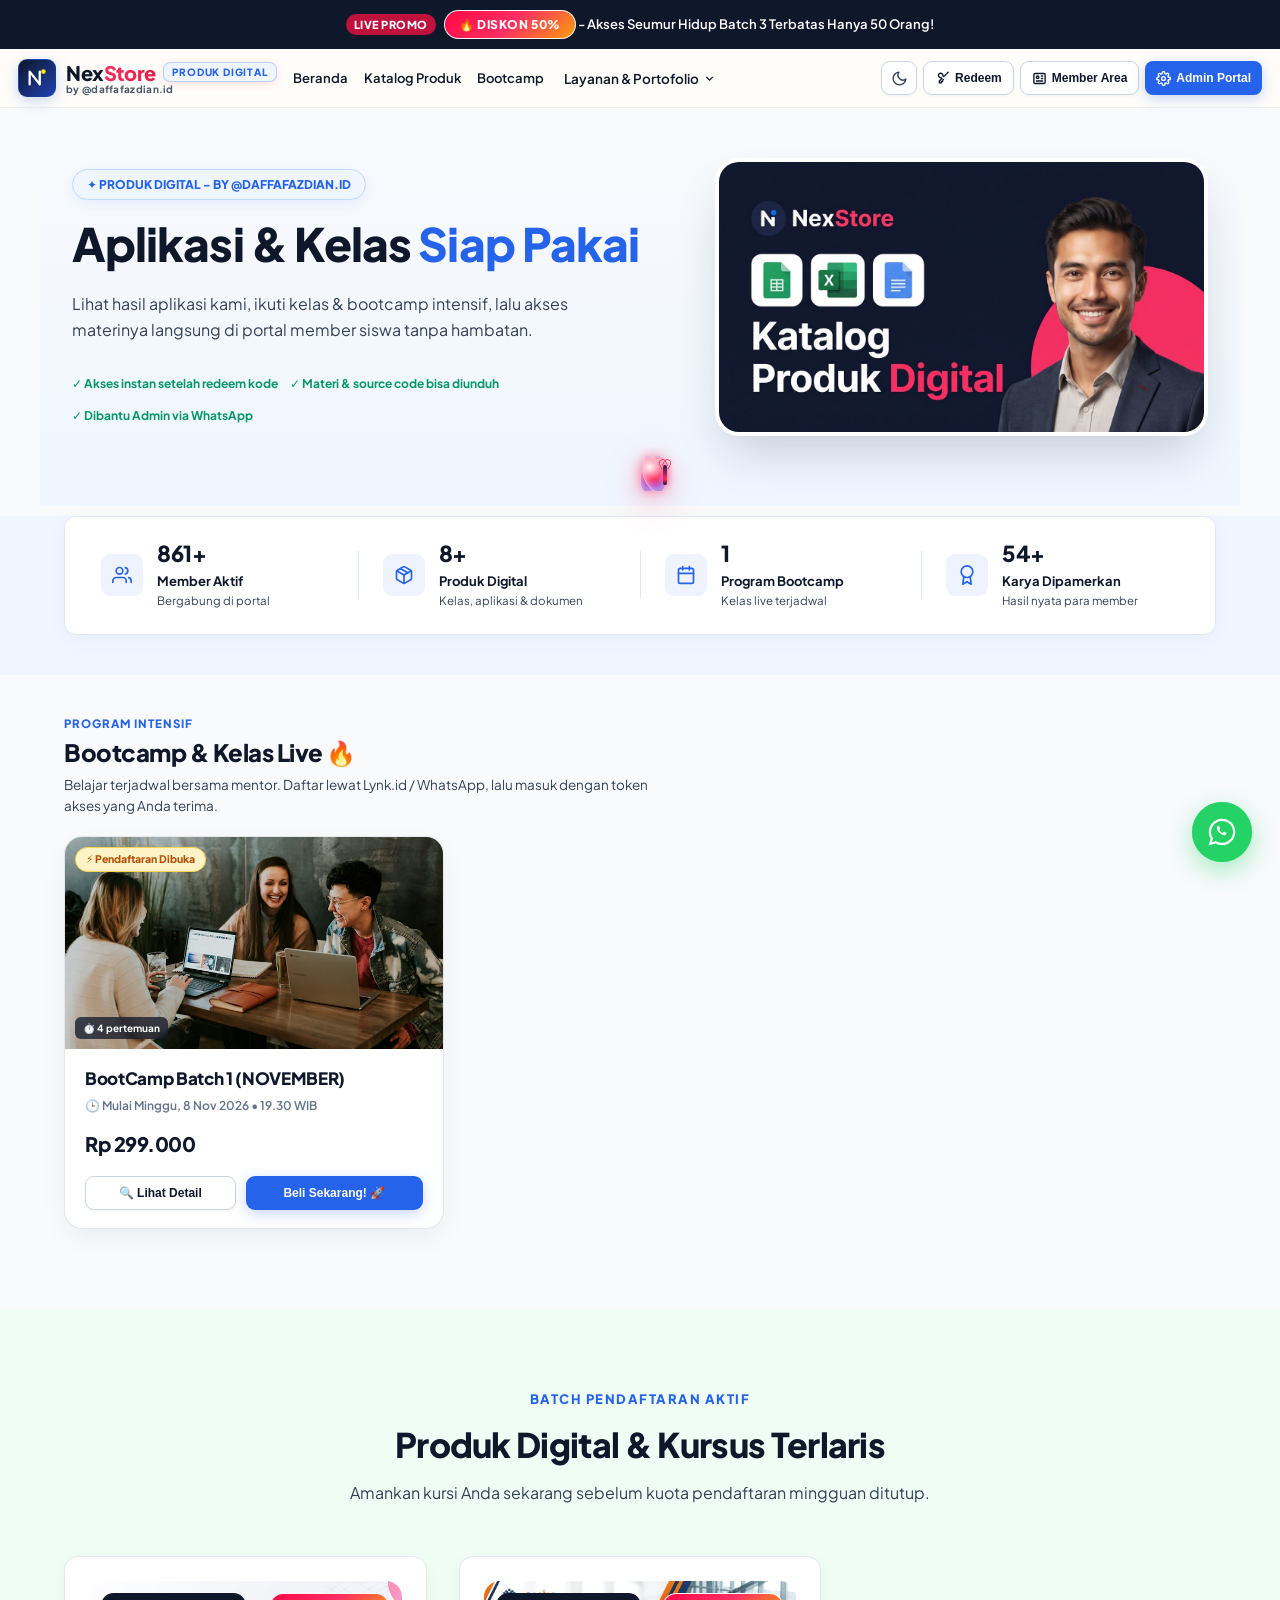
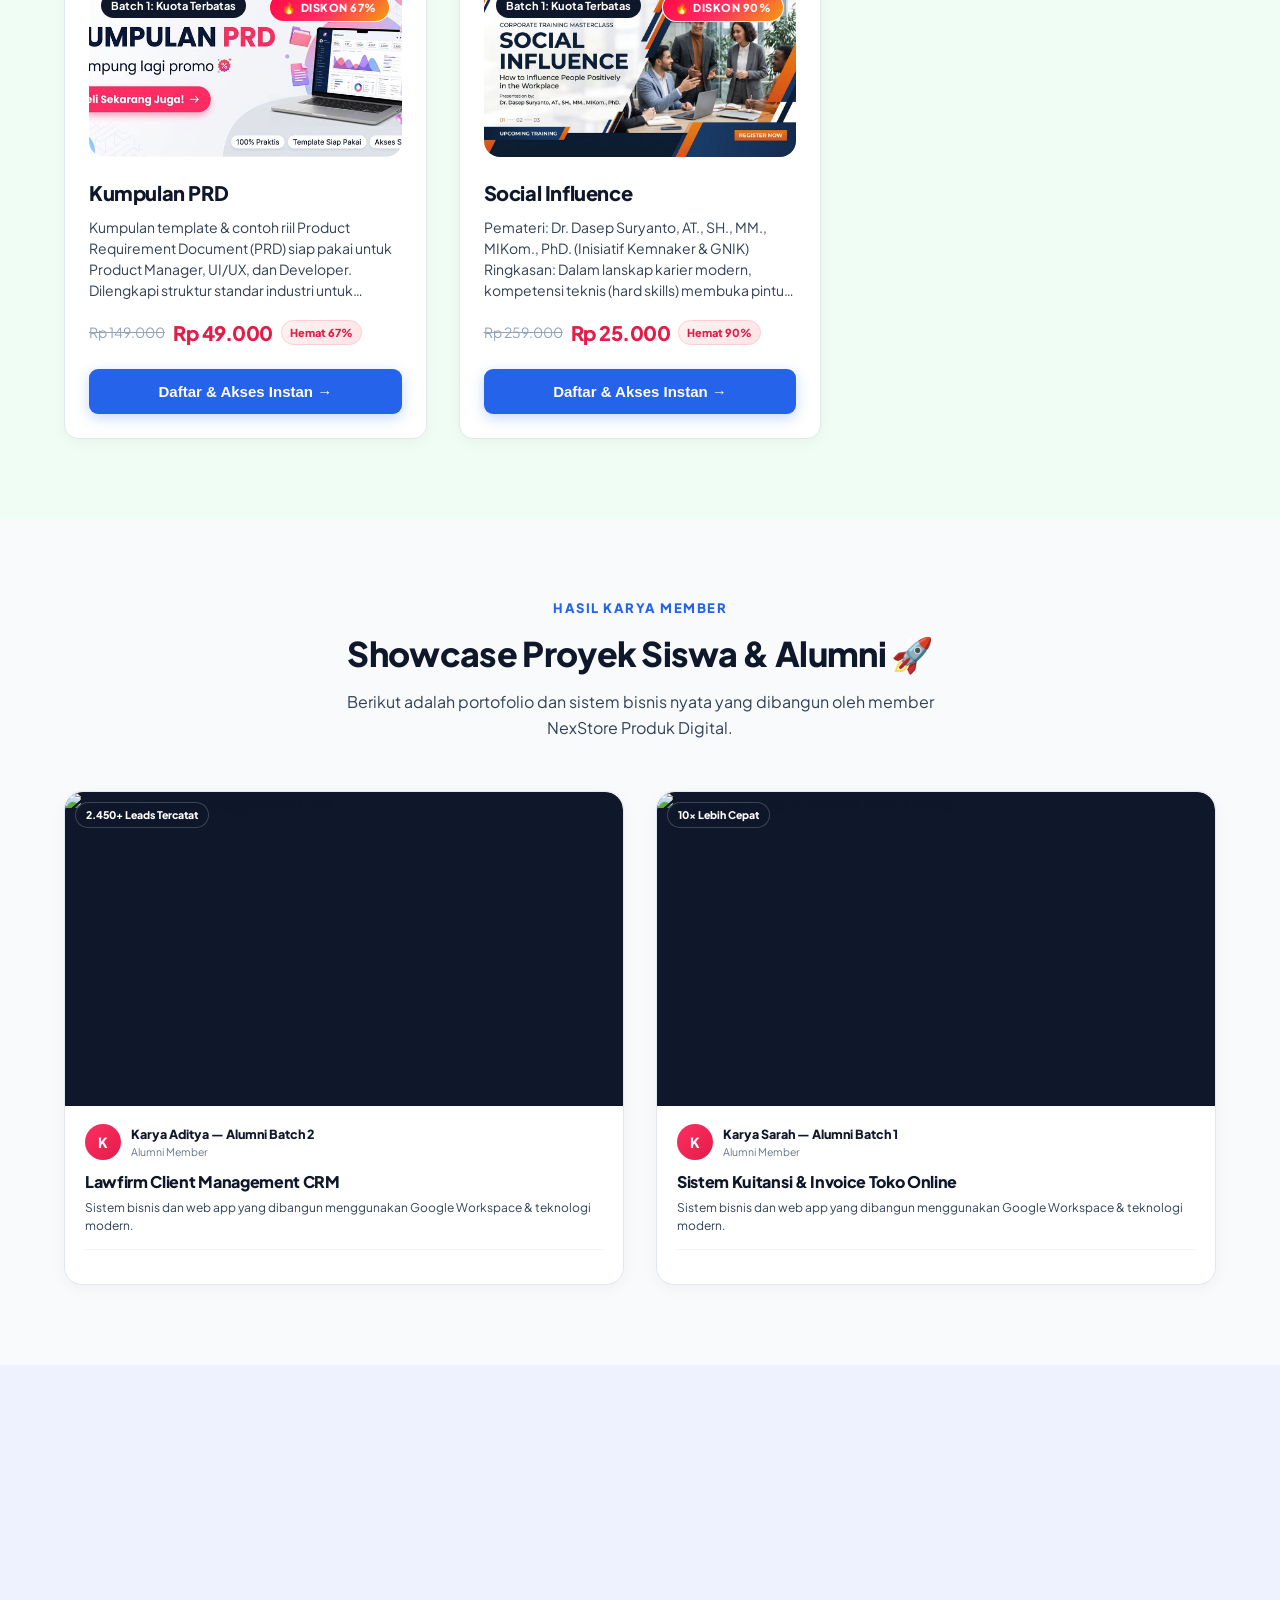
==== commit 5ff48614: "fix(portal): hilangkan toast selamat datang super admin & jadikan aksen ruang belajarku biru di mode" ====
--- a/frontend/index.html
+++ b/frontend/index.html
@@ -37,7 +37,7 @@
   <link rel="preconnect" href="https://images.unsplash.com" crossorigin>
 
   <!-- Preload LCP Hero Image with high priority to eliminate LCP delay -->
-  <link rel="preload" as="image" href="assets/hero/hero-slide-1.jpg?v=20261109-03" fetchpriority="high">
+  <link rel="preload" as="image" href="assets/hero/hero-slide-1.jpg?v=20261109-04" fetchpriority="high">
 
   <!-- Preload primary font file to eliminate font-shift CLS -->
   <link rel="preload" href="https://fonts.gstatic.com/s/plusjakartasans/v12/LDIoaomQNQcsA88c7O9yZ4KMCoOg4Ko20yygg_vb.woff2" as="font" type="font/woff2" crossorigin>
@@ -50,7 +50,7 @@
   </noscript>
   
   <!-- Stylesheet -->
-  <link rel="stylesheet" href="css/style.css?v=20261109-03">
+  <link rel="stylesheet" href="css/style.css?v=20261109-04">
 </head>
 <body>
   <!-- Immediate Body Theme Application for 100% Zero-Flash System Automation -->
@@ -540,7 +540,7 @@
       <div class="hero-slideshow-container">
         <!-- Slide 1 (Utama - Default Aktif) -->
         <div class="hero-slide active" id="hero-slide-item-1">
-          <img id="hero-slide-img-1" src="assets/hero/hero-slide-1.jpg?v=20261109-03" alt="Hero Slide 1" width="1280" height="720" fetchpriority="high" decoding="async" onerror="this.onerror=null; this.src='assets/hero/hero-slide-1.jpg?v=20261109-03';">
+          <img id="hero-slide-img-1" src="assets/hero/hero-slide-1.jpg?v=20261109-04" alt="Hero Slide 1" width="1280" height="720" fetchpriority="high" decoding="async" onerror="this.onerror=null; this.src='assets/hero/hero-slide-1.jpg?v=20261109-04';">
         </div>
         <!-- Slide 2 (Default Non-Aktif sampai diaktifkan di CRM) -->
         <div class="hero-slide" id="hero-slide-item-2" style="display:none;">
@@ -4841,8 +4841,8 @@
     </div>
   </div>
 
-  <script defer src="js/config.js?v=20261109-03"></script>
-  <script defer src="js/app.js?v=20261109-03"></script>
+  <script defer src="js/config.js?v=20261109-04"></script>
+  <script defer src="js/app.js?v=20261109-04"></script>
 
   <!-- Modal Reader & Salin Dokumen (Bersih untuk Member Siswa, Edit dilakukan di CRM Portal Ruang BelajarKu) -->
   <div class="modal-overlay" id="modal-doc-reader">
--- a/frontend/css/style.css
+++ b/frontend/css/style.css
@@ -3988,26 +3988,31 @@
   text-decoration: none;
   cursor: pointer;
   border: none;
-  background: linear-gradient(135deg, #FF2E63 0%, #E11D48 100%);
+  background: linear-gradient(135deg, #2563EB 0%, #1D4ED8 100%);
   color: #FFFFFF;
   transition: all 0.22s ease;
-  box-shadow: 0 4px 14px rgba(255, 46, 99, 0.3);
+  box-shadow: 0 4px 14px rgba(37, 99, 235, 0.35);
   box-sizing: border-box;
 }
 
 .rb-btn-action:hover {
-  background: linear-gradient(135deg, #E11D48 0%, #BE123C 100%);
+  background: linear-gradient(135deg, #1D4ED8 0%, #1E40AF 100%);
   transform: translateY(-2px);
-  box-shadow: 0 6px 20px rgba(225, 29, 72, 0.45);
+  box-shadow: 0 6px 20px rgba(37, 99, 235, 0.45);
   color: #FFFFFF;
 }
 
 .rb-btn-action.rb-btn-doc {
-  background: #FF2E63 !important;
-  color: #FFFFFF !important;
-  border: 1px solid rgba(255, 46, 99, 0.4) !important;
-  box-shadow: 0 4px 14px rgba(255, 46, 99, 0.35) !important;
+  background: linear-gradient(135deg, #2563EB 0%, #1D4ED8 100%) !important;
+  color: #FFFFFF !important;
+  border: 1px solid rgba(37, 99, 235, 0.4) !important;
+  box-shadow: 0 4px 14px rgba(37, 99, 235, 0.35) !important;
   transition: all 0.25s ease !important;
+}
+
+.rb-btn-action.rb-btn-doc:hover {
+  background: linear-gradient(135deg, #1D4ED8 0%, #1E40AF 100%) !important;
+  box-shadow: 0 6px 20px rgba(37, 99, 235, 0.45) !important;
 }
 
 /* Mobile responsive rules for Ruang BelajarKu */
@@ -5409,20 +5414,20 @@
 }
 
 .rb-nav-ep-btn:hover {
-  border-color: #FECDD3;
-  color: #E11D48;
-  background: #FFF1F2;
+  border-color: #BFDBFE;
+  color: #2563EB;
+  background: #EFF6FF;
 }
 
 .rb-nav-ep-btn.primary {
-  background: linear-gradient(135deg, #FF2E63 0%, #E11D48 100%);
+  background: linear-gradient(135deg, #2563EB 0%, #1D4ED8 100%);
   color: #FFFFFF;
   border: none;
 }
 
 .rb-nav-ep-btn.primary:hover {
-  background: linear-gradient(135deg, #E11D48 0%, #BE185D 100%);
-  box-shadow: 0 6px 18px rgba(225, 29, 72, 0.45);
+  background: linear-gradient(135deg, #1D4ED8 0%, #1E40AF 100%);
+  box-shadow: 0 6px 18px rgba(37, 99, 235, 0.45);
   transform: translateY(-1px);
 }
 
@@ -5466,20 +5471,20 @@
 }
 
 .rb-tab-btn:hover {
-  color: #E11D48;
+  color: #2563EB;
 }
 
 .rb-tab-btn.active {
-  color: #E11D48;
-  border-bottom-color: #E11D48;
+  color: #2563EB;
+  border-bottom-color: #2563EB;
   background: #FFFFFF;
   border-top-left-radius: 12px;
   border-top-right-radius: 12px;
 }
 
 .rb-tab-btn .badge-count {
-  background: #FDEEF1;
-  color: #E11D48;
+  background: #EFF6FF;
+  color: #2563EB;
   font-size: 11px;
   padding: 2px 7px;
   border-radius: 9999px;
@@ -9137,17 +9142,17 @@
 }
 
 .mp-btn-doc {
-  background: #FF2E63 !important;
-  color: #FFFFFF !important;
-  box-shadow: 0 4px 14px rgba(255, 46, 99, 0.35) !important;
+  background: linear-gradient(135deg, #2563EB 0%, #1D4ED8 100%) !important;
+  color: #FFFFFF !important;
+  box-shadow: 0 4px 14px rgba(37, 99, 235, 0.35) !important;
   border: none !important;
   cursor: pointer !important;
   transition: all 0.25s ease !important;
 }
 
 .mp-btn-doc:hover {
-  background: #E11D48 !important;
-  box-shadow: 0 6px 20px rgba(255, 46, 99, 0.45) !important;
+  background: #1D4ED8 !important;
+  box-shadow: 0 6px 20px rgba(37, 99, 235, 0.45) !important;
   transform: translateY(-1px) !important;
 }
 
@@ -10938,18 +10943,67 @@
   box-shadow: 0 4px 14px rgba(255, 46, 99, 0.4) !important;
 }
 
-/* Active Tab Link (Selalu Putih #FFFFFF di Atas Hot Pink #FF2E63) */
+/* Active Tab Link - Dark Mode: Hot Pink #FF2E63 */
+[data-theme="dark"] .classroom-top-links a.active,
+[data-theme="dark"] .classroom-top-links li a.active,
+[data-theme="dark"] .cls-tab-link.active,
+[data-theme="dark"] #tab-link-home.active,
+[data-theme="dark"] #tab-link-kelas.active,
+[data-theme="dark"] #tab-link-jalur.active,
+[data-theme="dark"] #tab-link-bootcamp.active,
+[data-theme="dark"] #tab-link-pameran.active,
+[data-theme="dark"] #tab-link-panduan.active,
+[data-theme="dark"] #tab-link-custom.active,
+body.dark-theme .classroom-top-links a.active,
+body.dark-theme .classroom-top-links li a.active,
+body.dark-theme .cls-tab-link.active,
+body.dark-theme #tab-link-home.active,
+body.dark-theme #tab-link-kelas.active,
+body.dark-theme #tab-link-jalur.active,
+body.dark-theme #tab-link-bootcamp.active,
+body.dark-theme #tab-link-pameran.active,
+body.dark-theme #tab-link-panduan.active,
+body.dark-theme #tab-link-custom.active {
+  background: linear-gradient(135deg, #FF2E63 0%, #E11D48 100%) !important;
+  border-color: #FF2E63 !important;
+  color: #FFFFFF !important;
+  -webkit-text-fill-color: #FFFFFF !important;
+  font-weight: 700 !important;
+  box-shadow: 0 4px 14px rgba(255, 46, 99, 0.4) !important;
+}
+
+/* Active Tab Link - Light Mode: Aksen Biru #2563EB */
+[data-theme="light"] .classroom-top-links a.active,
+[data-theme="light"] .classroom-top-links li a.active,
+[data-theme="light"] .cls-tab-link.active,
+[data-theme="light"] #tab-link-home.active,
+[data-theme="light"] #tab-link-kelas.active,
+[data-theme="light"] #tab-link-jalur.active,
+[data-theme="light"] #tab-link-bootcamp.active,
+[data-theme="light"] #tab-link-pameran.active,
+[data-theme="light"] #tab-link-panduan.active,
+[data-theme="light"] #tab-link-custom.active,
+body.light-theme .classroom-top-links a.active,
+body.light-theme .classroom-top-links li a.active,
+body.light-theme .cls-tab-link.active,
+body.light-theme #tab-link-home.active,
+body.light-theme #tab-link-kelas.active,
+body.light-theme #tab-link-jalur.active,
+body.light-theme #tab-link-bootcamp.active,
+body.light-theme #tab-link-pameran.active,
+body.light-theme #tab-link-panduan.active,
+body.light-theme #tab-link-custom.active,
 .classroom-top-links a.active,
 .classroom-top-links li a.active,
 .cls-tab-link.active,
 #tab-link-home.active,
 #tab-link-kelas.active {
-  background: #FF2E63 !important;
-  border-color: #FF2E63 !important;
+  background: linear-gradient(135deg, #2563EB 0%, #1D4ED8 100%) !important;
+  border-color: #2563EB !important;
   color: #FFFFFF !important;
   -webkit-text-fill-color: #FFFFFF !important;
   font-weight: 700 !important;
-  box-shadow: 0 4px 12px rgba(255, 46, 99, 0.35) !important;
+  box-shadow: 0 4px 14px rgba(37, 99, 235, 0.35) !important;
 }
 
 
@@ -15676,3 +15730,286 @@
   border-color: rgba(255, 255, 255, 0.12) !important;
 }
 
+/* ==========================================================================
+   EXPLICIT LIGHT & DARK MODE ACCENT ALIGNMENT: RUANG BELAJARKU & MEMBER PORTAL
+   Foto Reference: Mode Terang = Aksen Biru (#2563EB), Mode Gelap = Aksen Merah (#FF2E63)
+   ========================================================================== */
+
+/* 1. LIGHT MODE: Aksen Biru (#2563EB) di Seluruh Dashboard Ruang BelajarKu */
+[data-theme="light"] .classroom-portal-nav .brand-name-text .brand-accent,
+body.light-theme .classroom-portal-nav .brand-name-text .brand-accent,
+[data-theme="light"] .brand-accent,
+body.light-theme .brand-accent {
+  color: #2563EB !important;
+}
+
+[data-theme="light"] .classroom-portal-nav .brand-motif-pill,
+body.light-theme .classroom-portal-nav .brand-motif-pill,
+[data-theme="light"] .brand-motif-pill,
+body.light-theme .brand-motif-pill {
+  color: #2563EB !important;
+  background: #EFF6FF !important;
+  border-color: rgba(37, 99, 235, 0.25) !important;
+}
+
+[data-theme="light"] .classroom-portal-nav .member-avatar-initial,
+body.light-theme .classroom-portal-nav .member-avatar-initial,
+[data-theme="light"] .member-avatar-initial,
+body.light-theme .member-avatar-initial {
+  background: #2563EB !important;
+  color: #FFFFFF !important;
+}
+
+[data-theme="light"] .classroom-portal-nav .brand-app-icon,
+body.light-theme .classroom-portal-nav .brand-app-icon {
+  border-color: rgba(37, 99, 235, 0.35) !important;
+  box-shadow: 0 4px 14px rgba(37, 99, 235, 0.2) !important;
+}
+
+[data-theme="light"] .cls-tab-link.active,
+[data-theme="light"] #cls-portal-tabs-nav .cls-tab-link.active,
+[data-theme="light"] #tab-link-home.active,
+[data-theme="light"] #tab-link-kelas.active,
+[data-theme="light"] #tab-link-jalur.active,
+[data-theme="light"] #tab-link-bootcamp.active,
+[data-theme="light"] #tab-link-pameran.active,
+[data-theme="light"] #tab-link-panduan.active,
+[data-theme="light"] #tab-link-custom.active,
+body.light-theme .cls-tab-link.active,
+body.light-theme #cls-portal-tabs-nav .cls-tab-link.active,
+body.light-theme #tab-link-home.active,
+body.light-theme #tab-link-kelas.active,
+body.light-theme #tab-link-jalur.active,
+body.light-theme #tab-link-bootcamp.active,
+body.light-theme #tab-link-pameran.active,
+body.light-theme #tab-link-panduan.active,
+body.light-theme #tab-link-custom.active {
+  background: linear-gradient(135deg, #2563EB 0%, #1D4ED8 100%) !important;
+  border-color: #2563EB !important;
+  color: #FFFFFF !important;
+  -webkit-text-fill-color: #FFFFFF !important;
+  box-shadow: 0 4px 14px rgba(37, 99, 235, 0.35) !important;
+}
+
+[data-theme="light"] .rb-btn-action,
+[data-theme="light"] .rb-btn-action.rb-btn-doc,
+[data-theme="light"] .mp-card-action-btn,
+[data-theme="light"] .mp-card-action-btn.mp-btn-primary,
+[data-theme="light"] .mp-card-action-btn.mp-btn-doc,
+[data-theme="light"] .mp-btn-doc,
+[data-theme="light"] .mp-btn-primary,
+[data-theme="light"] .btn-hero-classes,
+body.light-theme .rb-btn-action,
+body.light-theme .rb-btn-action.rb-btn-doc,
+body.light-theme .mp-card-action-btn,
+body.light-theme .mp-card-action-btn.mp-btn-primary,
+body.light-theme .mp-card-action-btn.mp-btn-doc,
+body.light-theme .mp-btn-doc,
+body.light-theme .mp-btn-primary,
+body.light-theme .btn-hero-classes {
+  background: linear-gradient(135deg, #2563EB 0%, #1D4ED8 100%) !important;
+  border: 1px solid rgba(37, 99, 235, 0.4) !important;
+  color: #FFFFFF !important;
+  -webkit-text-fill-color: #FFFFFF !important;
+  box-shadow: 0 4px 14px rgba(37, 99, 235, 0.35) !important;
+}
+
+[data-theme="light"] .rb-btn-action:hover,
+[data-theme="light"] .rb-btn-action.rb-btn-doc:hover,
+[data-theme="light"] .mp-card-action-btn:hover,
+[data-theme="light"] .mp-card-action-btn.mp-btn-doc:hover,
+[data-theme="light"] .mp-btn-doc:hover,
+[data-theme="light"] .btn-hero-classes:hover,
+body.light-theme .rb-btn-action:hover,
+body.light-theme .rb-btn-action.rb-btn-doc:hover,
+body.light-theme .mp-card-action-btn:hover,
+body.light-theme .mp-card-action-btn.mp-btn-doc:hover,
+body.light-theme .mp-btn-doc:hover,
+body.light-theme .btn-hero-classes:hover {
+  background: linear-gradient(135deg, #1D4ED8 0%, #1E40AF 100%) !important;
+  box-shadow: 0 6px 20px rgba(37, 99, 235, 0.45) !important;
+  transform: translateY(-2px) !important;
+}
+
+[data-theme="light"] .rb-pill.active,
+body.light-theme .rb-pill.active {
+  background: #2563EB !important;
+  border-color: #2563EB !important;
+  color: #FFFFFF !important;
+  box-shadow: 0 4px 14px rgba(37, 99, 235, 0.35) !important;
+}
+
+[data-theme="light"] .rb-nav-ep-btn.primary,
+body.light-theme .rb-nav-ep-btn.primary {
+  background: linear-gradient(135deg, #2563EB 0%, #1D4ED8 100%) !important;
+  color: #FFFFFF !important;
+  box-shadow: 0 4px 14px rgba(37, 99, 235, 0.35) !important;
+}
+
+[data-theme="light"] .rb-nav-ep-btn.primary:hover,
+body.light-theme .rb-nav-ep-btn.primary:hover {
+  background: #1D4ED8 !important;
+  box-shadow: 0 6px 18px rgba(37, 99, 235, 0.45) !important;
+}
+
+[data-theme="light"] .rb-tab-btn.active,
+body.light-theme .rb-tab-btn.active {
+  color: #2563EB !important;
+  border-bottom-color: #2563EB !important;
+}
+
+[data-theme="light"] .rb-tab-btn .badge-count,
+body.light-theme .rb-tab-btn .badge-count {
+  background: #EFF6FF !important;
+  color: #2563EB !important;
+}
+
+[data-theme="light"] .rb-doc-banner-overlay-btn,
+body.light-theme .rb-doc-banner-overlay-btn {
+  background: #2563EB !important;
+}
+
+[data-theme="light"] .section-eyebrow,
+body.light-theme .section-eyebrow {
+  color: #2563EB !important;
+}
+
+/* 2. DARK MODE: Aksen Merah (#FF2E63) di Seluruh Dashboard Ruang BelajarKu */
+[data-theme="dark"] .classroom-portal-nav .brand-name-text .brand-accent,
+body.dark-theme .classroom-portal-nav .brand-name-text .brand-accent,
+[data-theme="dark"] .brand-accent,
+body.dark-theme .brand-accent {
+  color: #FF2E63 !important;
+}
+
+[data-theme="dark"] .classroom-portal-nav .brand-motif-pill,
+body.dark-theme .classroom-portal-nav .brand-motif-pill,
+[data-theme="dark"] .brand-motif-pill,
+body.dark-theme .brand-motif-pill {
+  color: #FF2E63 !important;
+  background: rgba(255, 46, 99, 0.12) !important;
+  border-color: rgba(255, 46, 99, 0.3) !important;
+}
+
+[data-theme="dark"] .classroom-portal-nav .member-avatar-initial,
+body.dark-theme .classroom-portal-nav .member-avatar-initial,
+[data-theme="dark"] .member-avatar-initial,
+body.dark-theme .member-avatar-initial {
+  background: #FF2E63 !important;
+  color: #FFFFFF !important;
+}
+
+[data-theme="dark"] .classroom-portal-nav .brand-app-icon,
+body.dark-theme .classroom-portal-nav .brand-app-icon {
+  border-color: rgba(255, 46, 99, 0.4) !important;
+  box-shadow: 0 4px 14px rgba(255, 46, 99, 0.25) !important;
+}
+
+[data-theme="dark"] .cls-tab-link.active,
+[data-theme="dark"] #cls-portal-tabs-nav .cls-tab-link.active,
+[data-theme="dark"] #tab-link-home.active,
+[data-theme="dark"] #tab-link-kelas.active,
+[data-theme="dark"] #tab-link-jalur.active,
+[data-theme="dark"] #tab-link-bootcamp.active,
+[data-theme="dark"] #tab-link-pameran.active,
+[data-theme="dark"] #tab-link-panduan.active,
+[data-theme="dark"] #tab-link-custom.active,
+body.dark-theme .cls-tab-link.active,
+body.dark-theme #cls-portal-tabs-nav .cls-tab-link.active,
+body.dark-theme #tab-link-home.active,
+body.dark-theme #tab-link-kelas.active,
+body.dark-theme #tab-link-jalur.active,
+body.dark-theme #tab-link-bootcamp.active,
+body.dark-theme #tab-link-pameran.active,
+body.dark-theme #tab-link-panduan.active,
+body.dark-theme #tab-link-custom.active {
+  background: linear-gradient(135deg, #FF2E63 0%, #E11D48 100%) !important;
+  border-color: #FF2E63 !important;
+  color: #FFFFFF !important;
+  -webkit-text-fill-color: #FFFFFF !important;
+  box-shadow: 0 4px 14px rgba(255, 46, 99, 0.4) !important;
+}
+
+[data-theme="dark"] .rb-btn-action,
+[data-theme="dark"] .rb-btn-action.rb-btn-doc,
+[data-theme="dark"] .mp-card-action-btn,
+[data-theme="dark"] .mp-card-action-btn.mp-btn-primary,
+[data-theme="dark"] .mp-card-action-btn.mp-btn-doc,
+[data-theme="dark"] .mp-btn-doc,
+[data-theme="dark"] .mp-btn-primary,
+[data-theme="dark"] .btn-hero-classes,
+body.dark-theme .rb-btn-action,
+body.dark-theme .rb-btn-action.rb-btn-doc,
+body.dark-theme .mp-card-action-btn,
+body.dark-theme .mp-card-action-btn.mp-btn-primary,
+body.dark-theme .mp-card-action-btn.mp-btn-doc,
+body.dark-theme .mp-btn-doc,
+body.dark-theme .mp-btn-primary,
+body.dark-theme .btn-hero-classes {
+  background: linear-gradient(135deg, #FF2E63 0%, #E11D48 100%) !important;
+  border: 1px solid rgba(255, 46, 99, 0.4) !important;
+  color: #FFFFFF !important;
+  -webkit-text-fill-color: #FFFFFF !important;
+  box-shadow: 0 4px 14px rgba(255, 46, 99, 0.35) !important;
+}
+
+[data-theme="dark"] .rb-btn-action:hover,
+[data-theme="dark"] .rb-btn-action.rb-btn-doc:hover,
+[data-theme="dark"] .mp-card-action-btn:hover,
+[data-theme="dark"] .mp-card-action-btn.mp-btn-doc:hover,
+[data-theme="dark"] .mp-btn-doc:hover,
+[data-theme="dark"] .btn-hero-classes:hover,
+body.dark-theme .rb-btn-action:hover,
+body.dark-theme .rb-btn-action.rb-btn-doc:hover,
+body.dark-theme .mp-card-action-btn:hover,
+body.dark-theme .mp-card-action-btn.mp-btn-doc:hover,
+body.dark-theme .mp-btn-doc:hover,
+body.dark-theme .btn-hero-classes:hover {
+  background: linear-gradient(135deg, #E11D48 0%, #BE123C 100%) !important;
+  box-shadow: 0 6px 20px rgba(255, 46, 99, 0.45) !important;
+  transform: translateY(-2px) !important;
+}
+
+[data-theme="dark"] .rb-pill.active,
+body.dark-theme .rb-pill.active {
+  background: #FF2E63 !important;
+  border-color: #FF2E63 !important;
+  color: #FFFFFF !important;
+  box-shadow: 0 4px 14px rgba(255, 46, 99, 0.4) !important;
+}
+
+[data-theme="dark"] .rb-nav-ep-btn.primary,
+body.dark-theme .rb-nav-ep-btn.primary {
+  background: linear-gradient(135deg, #FF2E63 0%, #E11D48 100%) !important;
+  color: #FFFFFF !important;
+  box-shadow: 0 4px 14px rgba(255, 46, 99, 0.4) !important;
+}
+
+[data-theme="dark"] .rb-nav-ep-btn.primary:hover,
+body.dark-theme .rb-nav-ep-btn.primary:hover {
+  background: #E11D48 !important;
+  box-shadow: 0 6px 18px rgba(255, 46, 99, 0.45) !important;
+}
+
+[data-theme="dark"] .rb-tab-btn.active,
+body.dark-theme .rb-tab-btn.active {
+  color: #FF2E63 !important;
+  border-bottom-color: #FF2E63 !important;
+}
+
+[data-theme="dark"] .rb-tab-btn .badge-count,
+body.dark-theme .rb-tab-btn .badge-count {
+  background: rgba(255, 46, 99, 0.15) !important;
+  color: #FF2E63 !important;
+}
+
+[data-theme="dark"] .rb-doc-banner-overlay-btn,
+body.dark-theme .rb-doc-banner-overlay-btn {
+  background: #FF2E63 !important;
+}
+
+[data-theme="dark"] .section-eyebrow,
+body.dark-theme .section-eyebrow {
+  color: #FF2E63 !important;
+}
+
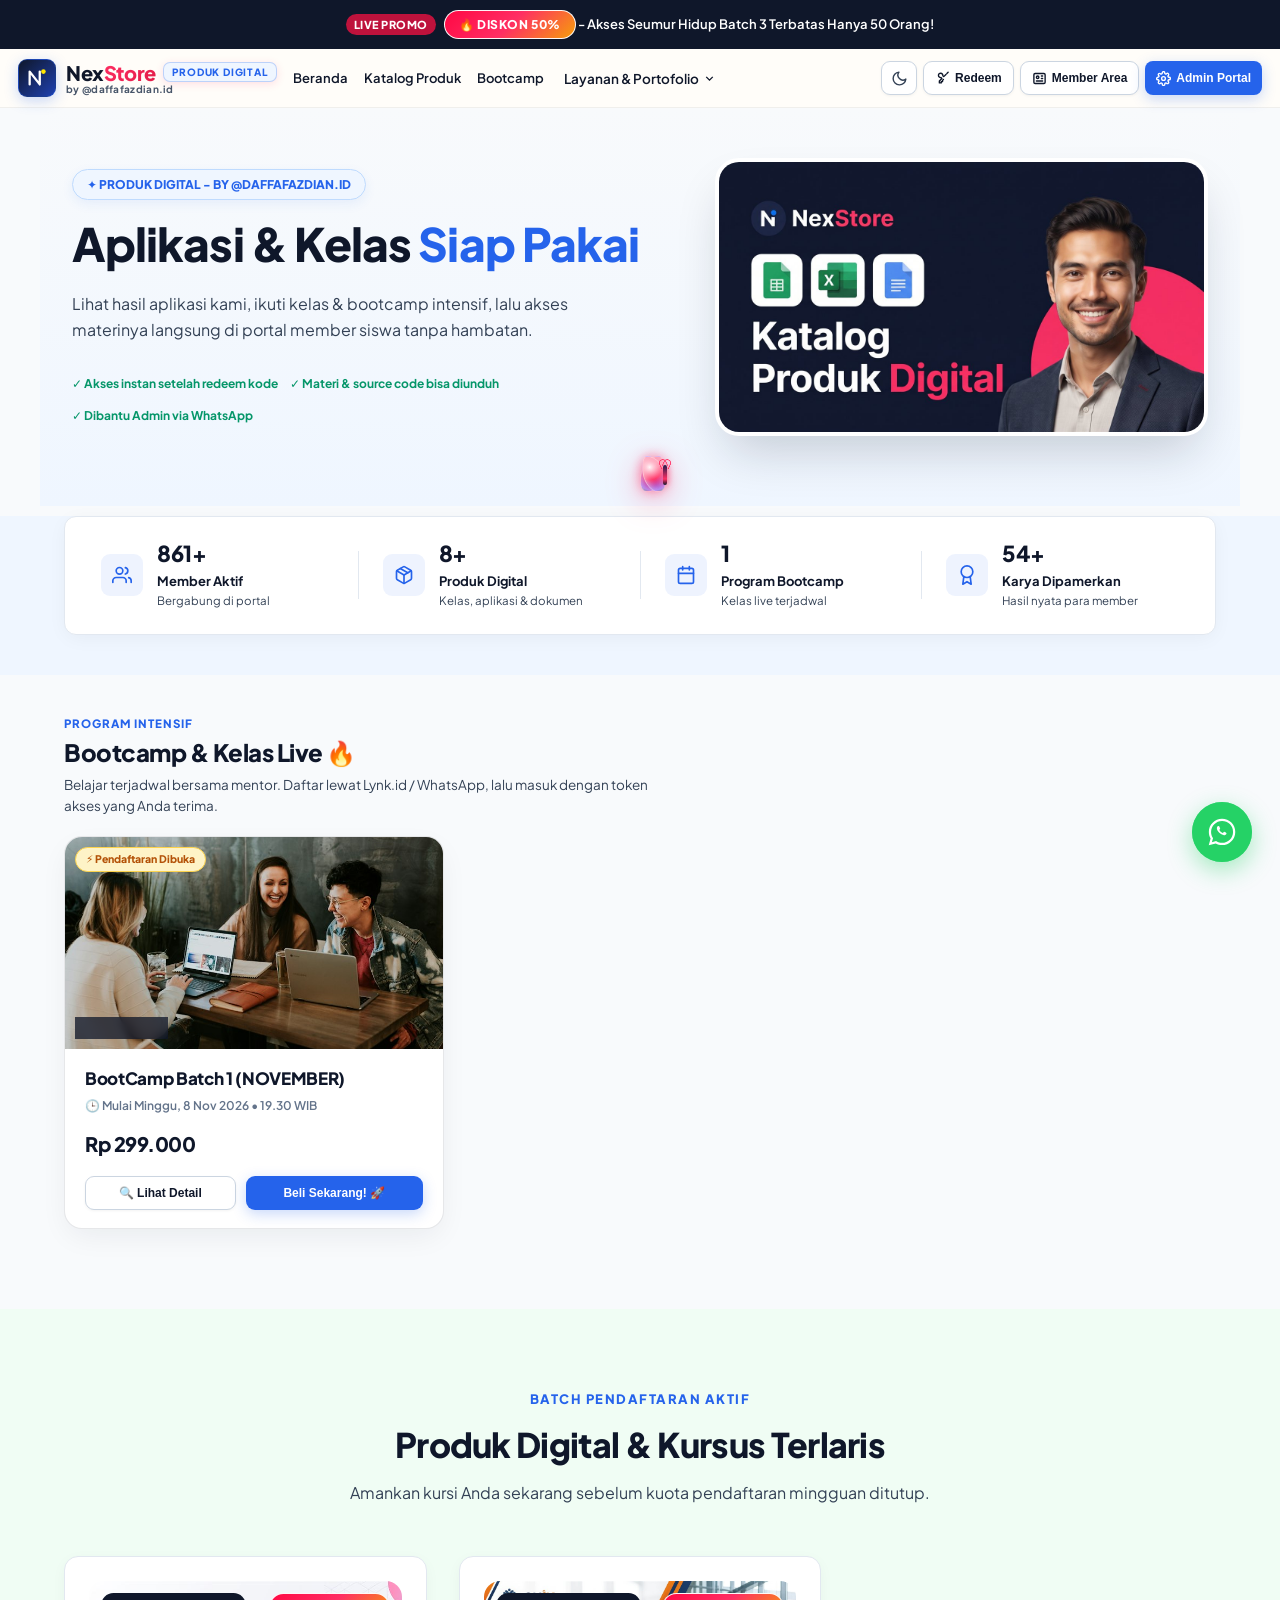
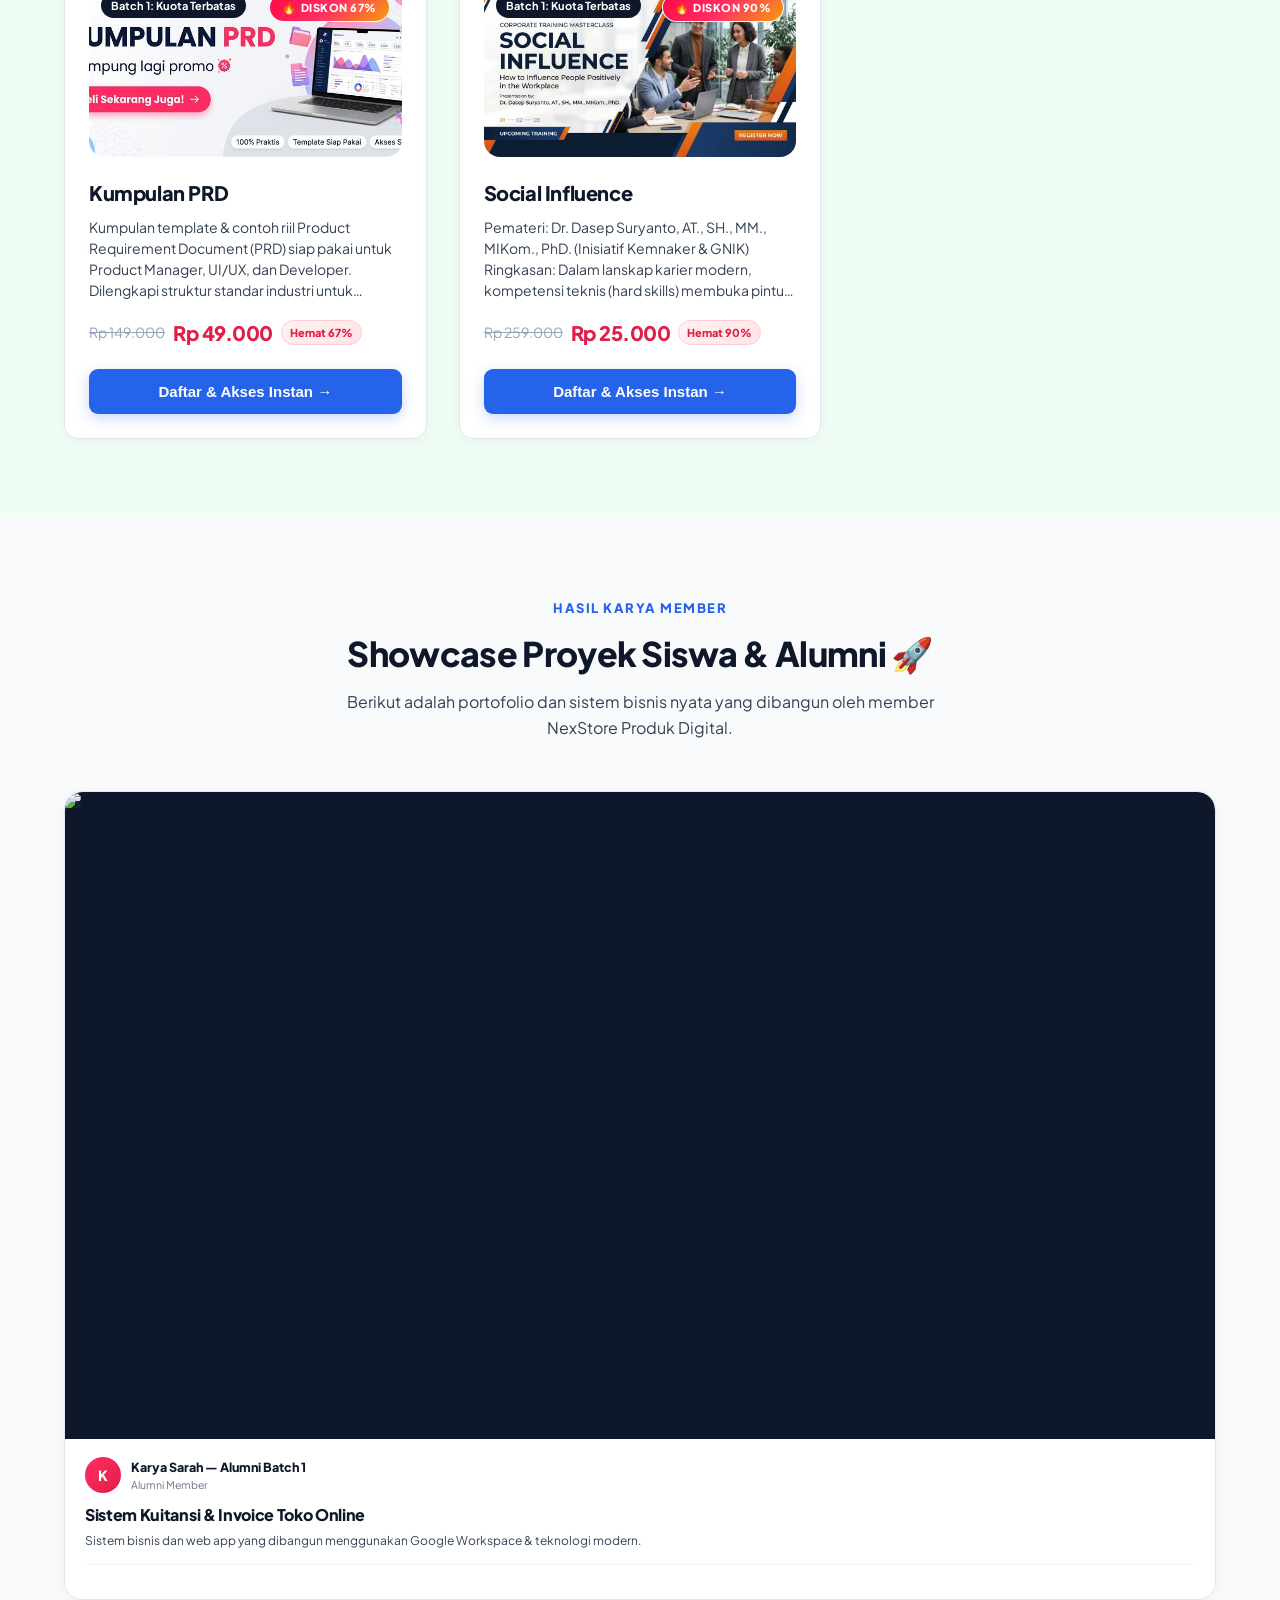
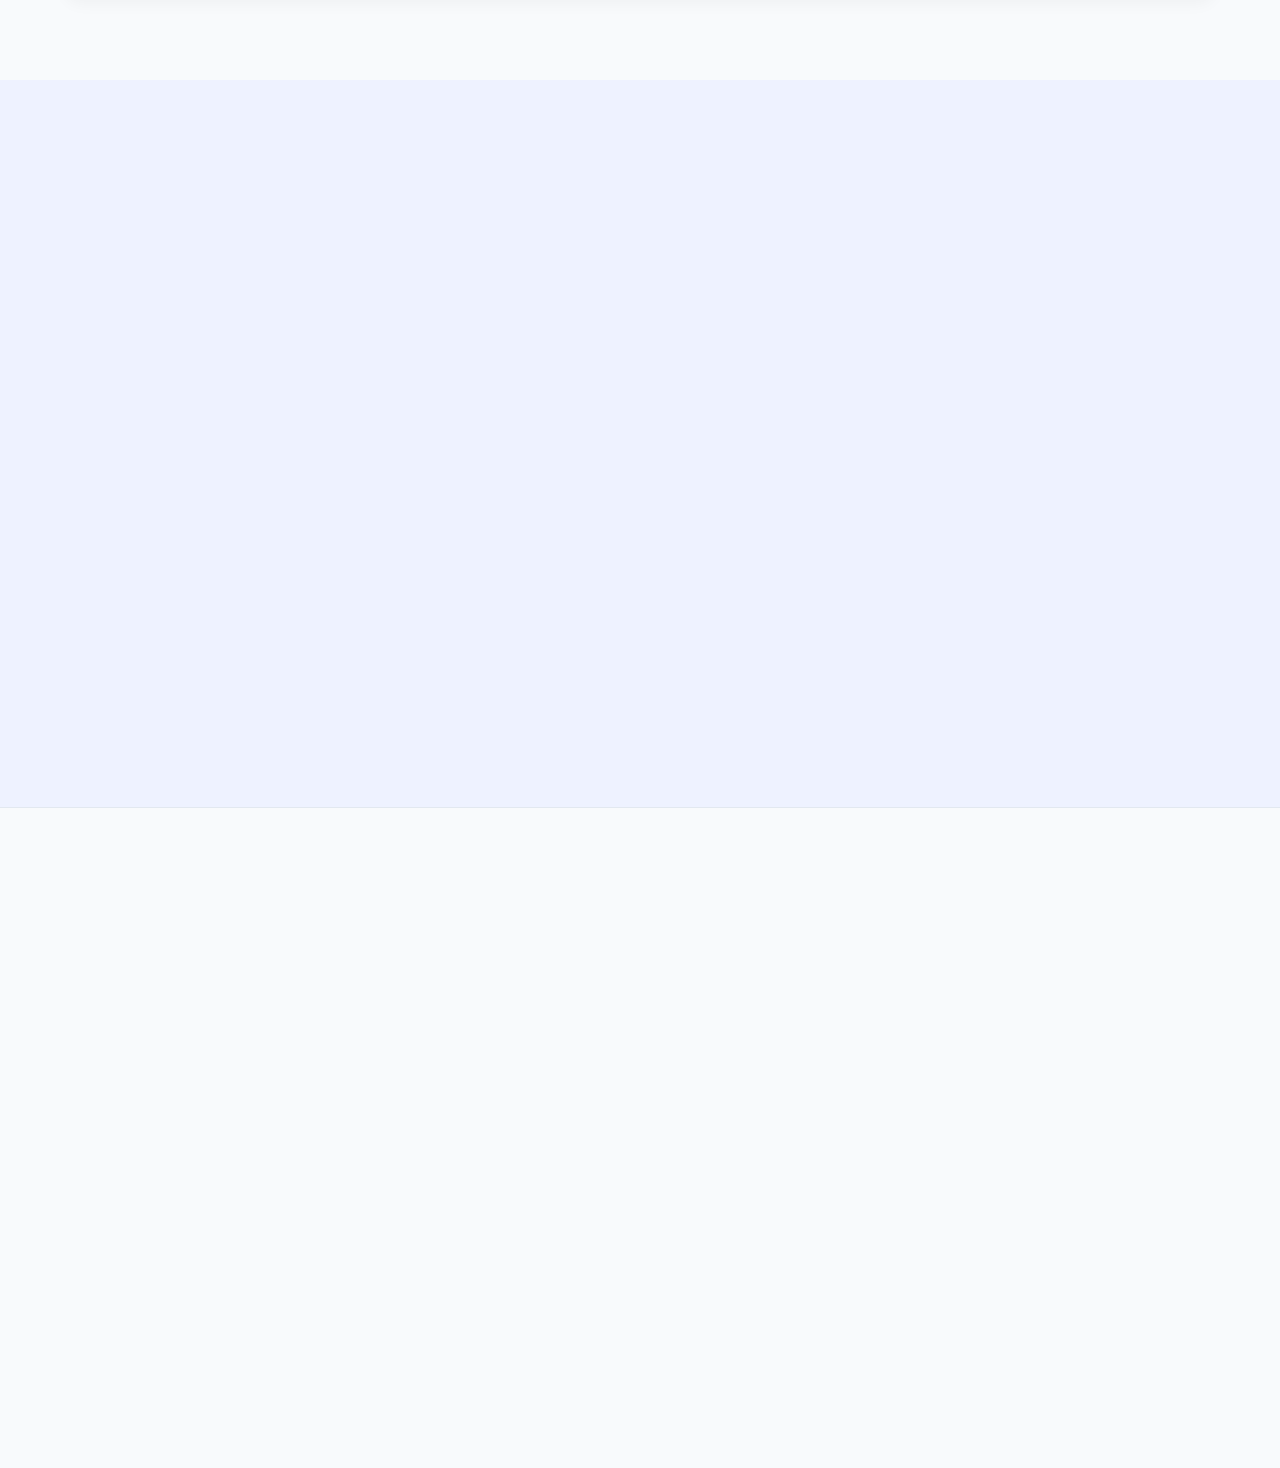
==== commit f4ea76ab: "fix(crm-sync): otomatisasi sinkronisasi cloud seluruh menu crm desktop ke mobile via gas" ====
--- a/frontend/index.html
+++ b/frontend/index.html
@@ -37,7 +37,9 @@
   <link rel="preconnect" href="https://images.unsplash.com" crossorigin>
 
   <!-- Preload LCP Hero Image with high priority to eliminate LCP delay -->
-  <link rel="preload" as="image" href="assets/hero/hero-slide-1.jpg?v=20261109-04" fetchpriority="high">
+  <link rel="preload" as="image" href="assets/hero/hero-slide-1.jpg?v=20261109-09" fetchpriority="high">
+  <link rel="preload" as="image" href="assets/hero/hero-slide-2.jpg" fetchpriority="low">
+  <link rel="preload" as="image" href="assets/hero/hero-slide-3.jpg" fetchpriority="low">
 
   <!-- Preload primary font file to eliminate font-shift CLS -->
   <link rel="preload" href="https://fonts.gstatic.com/s/plusjakartasans/v12/LDIoaomQNQcsA88c7O9yZ4KMCoOg4Ko20yygg_vb.woff2" as="font" type="font/woff2" crossorigin>
@@ -50,7 +52,19 @@
   </noscript>
   
   <!-- Stylesheet -->
-  <link rel="stylesheet" href="css/style.css?v=20261109-04">
+  <link rel="stylesheet" href="css/style.css?v=20261109-09">
+  <script>
+    (function() {
+      var orig = window.showToast;
+      window.showToast = function(msg, type, duration) {
+        if (msg && typeof msg === 'string') {
+          var l = msg.toLowerCase();
+          if (l.includes('mode gelap') || l.includes('mode terang') || l.includes('beralih ke mode')) return;
+        }
+        if (typeof orig === 'function') return orig(msg, type, duration);
+      };
+    })();
+  </script>
 </head>
 <body>
   <!-- Immediate Body Theme Application for 100% Zero-Flash System Automation -->
@@ -540,7 +554,7 @@
       <div class="hero-slideshow-container">
         <!-- Slide 1 (Utama - Default Aktif) -->
         <div class="hero-slide active" id="hero-slide-item-1">
-          <img id="hero-slide-img-1" src="assets/hero/hero-slide-1.jpg?v=20261109-04" alt="Hero Slide 1" width="1280" height="720" fetchpriority="high" decoding="async" onerror="this.onerror=null; this.src='assets/hero/hero-slide-1.jpg?v=20261109-04';">
+          <img id="hero-slide-img-1" src="assets/hero/hero-slide-1.jpg?v=20261109-09" alt="Hero Slide 1" width="1280" height="720" fetchpriority="high" decoding="async" onerror="this.onerror=null; this.src='assets/hero/hero-slide-1.jpg?v=20261109-09';">
         </div>
         <!-- Slide 2 (Default Non-Aktif sampai diaktifkan di CRM) -->
         <div class="hero-slide" id="hero-slide-item-2" style="display:none;">
@@ -1257,19 +1271,19 @@
       
       <!-- Avatar User Header -->
       <div style="width:52px; height:52px; border-radius:50%; background:#F1F5F9; border:2px solid var(--deep-navy); margin:0 auto 10px; overflow:hidden; display:flex; align-items:center; justify-content:center; box-shadow:0 4px 12px rgba(0,0,0,0.06);">
-        <img src="https://images.unsplash.com/photo-1534528741775-53994a69daeb?auto=format&fit=crop&w=150&q=80" alt="Avatar Siswa" loading="lazy" decoding="async" style="width:100%; height:100%; object-fit:cover;">
-      </div>
-
-      <h3 style="font-size:20px; font-weight:800; color:var(--deep-navy); margin:0 0 4px;">Selamat Datang Member Siswa 🎓</h3>
-      <p style="font-size:12.5px; color:var(--text-muted); margin:0 0 16px;">Masuk untuk mengakses materi belajar & aplikasi Anda.</p>
+        <img id="member-login-avatar-img" src="https://images.unsplash.com/photo-1534528741775-53994a69daeb?auto=format&fit=crop&w=150&q=80" alt="Avatar Siswa" loading="lazy" decoding="async" style="width:100%; height:100%; object-fit:cover;">
+      </div>
+
+      <h3 id="member-login-title" style="font-size:20px; font-weight:800; color:var(--deep-navy); margin:0 0 4px;">Selamat Datang Member Siswa 🎓</h3>
+      <p id="member-login-subtitle" style="font-size:12.5px; color:var(--text-muted); margin:0 0 16px;">Masuk untuk mengakses materi belajar & aplikasi Anda.</p>
 
       <!-- MEMBER LOGIN FORM ONLY -->
       <div id="auth-view-member-email" style="text-align:left;">
         <form onsubmit="handleMemberEmailLogin(event)">
           <div class="form-group" style="margin-bottom:8px;">
-            <label class="form-label" style="font-size:12px; font-weight:700; color:var(--deep-navy); margin-bottom:4px;">Email Terdaftar</label>
+            <label id="member-login-email-label" class="form-label" style="font-size:12px; font-weight:700; color:var(--deep-navy); margin-bottom:4px;">Email Terdaftar</label>
             <input type="email" id="member-login-email-input" required class="form-input" placeholder="nama@email.com" value="daffafazdian50@gmail.com" style="font-size:14px; padding:10px 14px; border-radius:10px;">
-            <p style="font-size:11px; color:#64748B; margin-top:4px;">Gunakan email yang Anda pakai saat membeli / redeem kode.</p>
+            <p id="member-login-help-text" style="font-size:11px; color:#64748B; margin-top:4px;">Gunakan email yang Anda pakai saat membeli / redeem kode.</p>
           </div>
 
           <!-- History / Device Chips -->
@@ -1289,23 +1303,23 @@
 
           <!-- Primary Action Button: Masuk sebagai Member -->
           <button type="submit" class="shimmer-btn btn-primary" id="btn-login-member-email" style="width:100%; padding:12px; font-size:14px; font-weight:700; justify-content:center; border-radius:10px;">
-            <span>➔]</span> Masuk sebagai Member
+            <span id="btn-login-member-text">➔] Masuk sebagai Member</span>
           </button>
         </form>
 
         <!-- Secondary Button: Buka Modal Redeem Kode Akses -->
         <button type="button" class="btn-redeem-outline" onclick="openRedeemModal()" style="border-radius:10px; margin-top:10px; padding:11px 16px; font-size:13px; width:100%; display:flex; align-items:center; justify-content:center; gap:6px;">
-          <svg width="14" height="14" viewBox="0 0 24 24" fill="none" stroke="currentColor" stroke-width="2.2" stroke-linecap="round" stroke-linejoin="round" aria-hidden="true"><path d="M21 2l-2 2m-1.5 1.5L14 9l-1.5-1.5a3.5 3.5 0 1 0-3 3l1.5 1.5-4 4v3h3v-2h2v-2l1.5-1.5"/></svg> <span>Punya Kode Akses? Redeem di sini</span>
+          <svg width="14" height="14" viewBox="0 0 24 24" fill="none" stroke="currentColor" stroke-width="2.2" stroke-linecap="round" stroke-linejoin="round" aria-hidden="true"><path d="M21 2l-2 2m-1.5 1.5L14 9l-1.5-1.5a3.5 3.5 0 1 0-3 3l1.5 1.5-4 4v3h3v-2h2v-2l1.5-1.5"/></svg> <span id="btn-login-redeem-text">Punya Kode Akses? Redeem di sini</span>
         </button>
 
         <div style="text-align:center; margin-top:14px; font-size:12px; color:#64748B;">
-          Belum punya akun? <a href="#produk" onclick="closeAllModals()" style="color:var(--coral-pink); font-weight:700; text-decoration:none;">Beli kelas di katalog</a>
+          <span id="member-login-footer-prefix">Belum punya akun?</span> <a id="member-login-footer-link" href="#produk" onclick="closeAllModals()" style="color:var(--coral-pink); font-weight:700; text-decoration:none;">Beli kelas di katalog</a>
         </div>
       </div>
 
       <!-- Back to Landing Page Link -->
       <div style="margin-top:14px; text-align:center;">
-        <a href="#action" onclick="closeAllModals()" style="color:#64748B; font-size:12px; text-decoration:none; display:inline-flex; align-items:center; gap:4px;">
+        <a id="member-login-back-link" href="#action" onclick="closeAllModals()" style="color:#64748B; font-size:12px; text-decoration:none; display:inline-flex; align-items:center; gap:4px;">
           ← Kembali ke beranda
         </a>
       </div>
@@ -2541,9 +2555,13 @@
           </a>
         </li>
         <li>
-          <li>
           <a class="admin-nav-item" href="#tab-thumball" onclick="switchAdminTab('tab-thumball', this); return false;">
             <span>🎨 <span class="nav-text">Thumball Editing</span></span>
+          </a>
+        </li>
+        <li>
+          <a class="admin-nav-item" href="#tab-member-area" onclick="switchAdminTab('tab-member-area', this); return false;">
+            <span>👤 <span class="nav-text">Member Area</span></span>
           </a>
         </li>
         <li>
@@ -2930,6 +2948,223 @@
         </div>
 
         <!-- ==================================================================
+             TAB CRM: MEMBER AREA EDITING (Kustomisasi Modal Masuk Siswa Sesuai Foto)
+             ================================================================== -->
+        <div class="admin-tab-content" id="tab-member-area">
+          <div class="admin-table-container" style="padding:24px;">
+            <div style="margin-bottom:20px; border-bottom:1px solid #E2E8F0; padding-bottom:14px; display:flex; justify-content:space-between; align-items:flex-start; flex-wrap:wrap; gap:12px;">
+              <div>
+                <h3 style="font-size:18px; font-weight:800; color:var(--deep-navy); margin:0 0 4px; display:flex; align-items:center; gap:8px;">
+                  <span>👤</span> Editor &amp; Kustomisasi Member Area (Modal Siswa)
+                </h3>
+                <p style="font-size:12.5px; color:var(--text-muted); margin:0;">
+                  Sesuaikan foto profil/avatar dari File Folder atau URL, headline, subjudul, petunjuk form, teks tombol, dan tautan modal member siswa.
+                </p>
+              </div>
+              <div style="display:flex; align-items:center; gap:8px;">
+                <button type="button" class="btn-outline-sm" onclick="previewMemberAreaModalFromCrm()" style="font-size:12px; padding:8px 14px; border-radius:10px; display:inline-flex; align-items:center; gap:6px;">
+                  <span>👁️</span> Buka Modal Asli di Website
+                </button>
+                <button type="button" class="btn-outline-sm" onclick="resetMemberAreaSettings()" style="font-size:12px; padding:8px 14px; border-radius:10px; display:inline-flex; align-items:center; gap:6px;">
+                  <span>🔄</span> Reset Default
+                </button>
+              </div>
+            </div>
+
+            <!-- Grid 2 Kolom: Form Input Kiri & Live Mockup Kanan -->
+            <div style="display:grid; grid-template-columns:minmax(320px, 1.25fr) minmax(300px, 1fr); gap:24px; align-items:start;">
+              <!-- Kolom Kiri: Form Input Manual -->
+              <form id="form-member-area-settings" onsubmit="saveMemberAreaSettings(event); return false;">
+                <!-- 1. Icon Foto / Avatar dari File Folder & URL -->
+                <div style="background:#F8FAFC; border:1px solid #E2E8F0; border-radius:14px; padding:18px; margin-bottom:16px;">
+                  <div style="margin-bottom:12px;">
+                    <label style="font-size:13px; font-weight:800; color:var(--deep-navy); display:flex; align-items:center; gap:6px; margin-bottom:4px;">
+                      <span>📷</span> Foto / Icon Avatar Member Area
+                    </label>
+                    <p style="font-size:11.5px; color:var(--text-muted); margin:0;">
+                      Pilih foto dari File Folder komputer / HP Anda atau tempel tautan (URL) gambar langsung.
+                    </p>
+                  </div>
+
+                  <!-- File Folder Picker + URL Input -->
+                  <div style="display:flex; flex-direction:column; gap:10px; margin-bottom:12px;">
+                    <div style="display:flex; gap:10px; align-items:center; flex-wrap:wrap;">
+                      <button type="button" class="shimmer-btn" style="padding:10px 18px; font-size:12.5px; font-weight:700; white-space:nowrap; display:inline-flex; align-items:center; gap:8px;" onclick="document.getElementById('crm-member-avatar-file').click()">
+                        📁 Pilih Foto dari File Folder
+                      </button>
+                      <input type="file" id="crm-member-avatar-file" accept="image/*" style="display:none;" onchange="handleMemberAreaAvatarFile(this)">
+
+                      <button type="button" class="btn-outline-sm" style="font-size:11.5px; padding:8px 12px; border-radius:8px;" onclick="resetMemberAreaAvatarToDefault()">
+                        🔄 Gunakan Foto Default
+                      </button>
+                    </div>
+
+                    <div>
+                      <label class="form-label" style="font-size:11px; font-weight:700; margin-bottom:3px; color:#64748B;">Atau Masukkan URL Gambar / Data URL:</label>
+                      <input type="text" id="crm-member-avatar-url" class="form-input" placeholder="https://images.unsplash.com/... atau data:image/..." oninput="handleMemberAreaAvatarUrl(this.value)">
+                    </div>
+                  </div>
+
+                  <!-- Preview Avatar Lingkaran -->
+                  <div style="display:flex; align-items:center; gap:14px; padding:10px 14px; background:#FFFFFF; border:1px solid #E2E8F0; border-radius:10px;">
+                    <div style="width:52px; height:52px; border-radius:50%; overflow:hidden; border:2px solid var(--deep-navy); background:#F1F5F9; flex-shrink:0; display:flex; align-items:center; justify-content:center; box-shadow:0 4px 10px rgba(0,0,0,0.06);">
+                      <img id="crm-member-avatar-preview" src="https://images.unsplash.com/photo-1534528741775-53994a69daeb?auto=format&fit=crop&w=150&q=80" alt="Preview Avatar" style="width:100%; height:100%; object-fit:cover;">
+                    </div>
+                    <div style="font-size:11.5px; color:#64748B;">
+                      <strong style="color:var(--deep-navy); display:block; margin-bottom:2px;">Format Rasio 1:1 (Lingkaran)</strong>
+                      Preview foto avatar siswa yang tampil di bagian atas modal member area.
+                    </div>
+                  </div>
+                </div>
+
+                <!-- 2. Teks Headline & Subtitle -->
+                <div style="background:#F8FAFC; border:1px solid #E2E8F0; border-radius:14px; padding:18px; margin-bottom:16px;">
+                  <h4 style="font-size:13px; font-weight:800; color:var(--deep-navy); margin:0 0 12px; display:flex; align-items:center; gap:6px;">
+                    <span>📝</span> Teks Judul &amp; Deskripsi
+                  </h4>
+                  <div style="margin-bottom:12px;">
+                    <label class="form-label" style="font-size:11.5px; font-weight:700;">Judul Utama (Headline) *</label>
+                    <input type="text" id="crm-member-title" class="form-input" value="Selamat Datang Member Siswa 🎓" required oninput="updateMemberAreaLivePreview()">
+                  </div>
+                  <div>
+                    <label class="form-label" style="font-size:11.5px; font-weight:700;">Subjudul / Deskripsi *</label>
+                    <textarea id="crm-member-subtitle" class="form-input" rows="2" required style="resize:vertical;" oninput="updateMemberAreaLivePreview()">Masuk untuk mengakses materi belajar & aplikasi Anda.</textarea>
+                  </div>
+                </div>
+
+                <!-- 3. Form Input Email & Helper Text -->
+                <div style="background:#F8FAFC; border:1px solid #E2E8F0; border-radius:14px; padding:18px; margin-bottom:16px;">
+                  <h4 style="font-size:13px; font-weight:800; color:var(--deep-navy); margin:0 0 12px; display:flex; align-items:center; gap:6px;">
+                    <span>✉️</span> Label &amp; Petunjuk Input Email
+                  </h4>
+                  <div style="display:grid; grid-template-columns:1fr 1fr; gap:12px; margin-bottom:12px;">
+                    <div>
+                      <label class="form-label" style="font-size:11.5px; font-weight:700;">Label Input Email *</label>
+                      <input type="text" id="crm-member-email-label" class="form-input" value="Email Terdaftar" required oninput="updateMemberAreaLivePreview()">
+                    </div>
+                    <div>
+                      <label class="form-label" style="font-size:11.5px; font-weight:700;">Placeholder Email *</label>
+                      <input type="text" id="crm-member-email-placeholder" class="form-input" value="nama@email.com" required oninput="updateMemberAreaLivePreview()">
+                    </div>
+                  </div>
+                  <div>
+                    <label class="form-label" style="font-size:11.5px; font-weight:700;">Teks Petunjuk (Help Text) *</label>
+                    <input type="text" id="crm-member-help-text" class="form-input" value="Gunakan email yang Anda pakai saat membeli / redeem kode." required oninput="updateMemberAreaLivePreview()">
+                  </div>
+                </div>
+
+                <!-- 4. Teks Tombol & Tautan Footer -->
+                <div style="background:#F8FAFC; border:1px solid #E2E8F0; border-radius:14px; padding:18px; margin-bottom:18px;">
+                  <h4 style="font-size:13px; font-weight:800; color:var(--deep-navy); margin:0 0 12px; display:flex; align-items:center; gap:6px;">
+                    <span>🔘</span> Teks Tombol &amp; Navigasi Footer
+                  </h4>
+                  <div style="display:grid; grid-template-columns:1fr 1fr; gap:12px; margin-bottom:12px;">
+                    <div>
+                      <label class="form-label" style="font-size:11.5px; font-weight:700;">Teks Tombol Masuk Utama *</label>
+                      <input type="text" id="crm-member-btn-login-text" class="form-input" value="Masuk sebagai Member" required oninput="updateMemberAreaLivePreview()">
+                    </div>
+                    <div>
+                      <label class="form-label" style="font-size:11.5px; font-weight:700;">Teks Tombol Redeem *</label>
+                      <input type="text" id="crm-member-btn-redeem-text" class="form-input" value="Punya Kode Akses? Redeem di sini" required oninput="updateMemberAreaLivePreview()">
+                    </div>
+                  </div>
+                  <div style="display:grid; grid-template-columns:1fr 1fr; gap:12px; margin-bottom:12px;">
+                    <div>
+                      <label class="form-label" style="font-size:11.5px; font-weight:700;">Teks Awalan Footer *</label>
+                      <input type="text" id="crm-member-footer-prefix" class="form-input" value="Belum punya akun?" required oninput="updateMemberAreaLivePreview()">
+                    </div>
+                    <div>
+                      <label class="form-label" style="font-size:11.5px; font-weight:700;">Teks Link Beli di Katalog *</label>
+                      <input type="text" id="crm-member-footer-link" class="form-input" value="Beli kelas di katalog" required oninput="updateMemberAreaLivePreview()">
+                    </div>
+                  </div>
+                  <div>
+                    <label class="form-label" style="font-size:11.5px; font-weight:700;">Teks Tombol Kembali *</label>
+                    <input type="text" id="crm-member-back-link" class="form-input" value="← Kembali ke beranda" required oninput="updateMemberAreaLivePreview()">
+                  </div>
+                </div>
+
+                <div style="display:flex; gap:12px; align-items:center; flex-wrap:wrap;">
+                  <button type="submit" id="btn-save-member-area" class="shimmer-btn" style="padding:13px 26px; font-size:14px; font-weight:800;">
+                    💾 Simpan Pengaturan Member Area
+                  </button>
+                  <button type="button" class="btn-outline-sm" onclick="resetMemberAreaSettings()" style="padding:12px 20px; font-size:13px;">
+                    🔄 Batal / Reset Default
+                  </button>
+                </div>
+              </form>
+
+              <!-- Kolom Kanan: Live Mockup Real-Time Sesuai Foto User -->
+              <div style="position:sticky; top:20px;">
+                <div style="background:#F1F5F9; border:1px solid #CBD5E1; border-radius:18px; padding:20px;">
+                  <div style="display:flex; justify-content:space-between; align-items:center; margin-bottom:14px;">
+                    <span style="font-size:12px; font-weight:800; color:var(--deep-navy); display:inline-flex; align-items:center; gap:6px;">
+                      <span>🔴 Live Mockup</span> (Tampilan Real-Time di Website)
+                    </span>
+                    <span style="font-size:11px; background:#E2E8F0; color:#475569; padding:2px 8px; border-radius:6px; font-weight:700;">Sesuai Foto User</span>
+                  </div>
+
+                  <!-- Container Modal Miniature -->
+                  <div class="crm-member-mockup-card" style="background:#FFFFFF; border-radius:18px; padding:24px 20px; box-shadow:0 12px 30px rgba(0,0,0,0.12); border:1px solid #E2E8F0; text-align:center; position:relative;">
+                    <!-- Close button indicator -->
+                    <span style="position:absolute; top:12px; right:14px; width:26px; height:26px; border-radius:50%; background:#F1F5F9; color:#94A3B8; font-size:14px; display:flex; align-items:center; justify-content:center;">&times;</span>
+
+                    <!-- Mockup Avatar -->
+                    <div style="width:52px; height:52px; border-radius:50%; background:#F1F5F9; border:2px solid var(--deep-navy); margin:0 auto 10px; overflow:hidden; display:flex; align-items:center; justify-content:center; box-shadow:0 4px 12px rgba(0,0,0,0.06);">
+                      <img id="mockup-member-avatar-img" src="https://images.unsplash.com/photo-1534528741775-53994a69daeb?auto=format&fit=crop&w=150&q=80" alt="Avatar Siswa" style="width:100%; height:100%; object-fit:cover;">
+                    </div>
+
+                    <h4 id="mockup-member-title" style="font-size:17px; font-weight:800; color:var(--deep-navy); margin:0 0 4px;">Selamat Datang Member Siswa 🎓</h4>
+                    <p id="mockup-member-subtitle" style="font-size:11.5px; color:#64748B; margin:0 0 14px; line-height:1.4;">Masuk untuk mengakses materi belajar & aplikasi Anda.</p>
+
+                    <!-- Mockup Form -->
+                    <div style="text-align:left;">
+                      <div style="margin-bottom:8px;">
+                        <label id="mockup-member-email-label" style="font-size:11.5px; font-weight:700; color:var(--deep-navy); display:block; margin-bottom:4px;">Email Terdaftar</label>
+                        <input type="text" id="mockup-member-email-input" disabled value="daffafazdian50@gmail.com" class="form-input" style="font-size:13px; padding:8px 12px; border-radius:8px; background:#F8FAFC; width:100%;">
+                        <p id="mockup-member-help-text" style="font-size:10.5px; color:#64748B; margin:4px 0 0;">Gunakan email yang Anda pakai saat membeli / redeem kode.</p>
+                      </div>
+
+                      <!-- Mockup Devices Box -->
+                      <div style="background:#F8FAFC; border:1px solid #E2E8F0; border-radius:8px; padding:8px 10px; margin:8px 0 12px;">
+                        <div style="display:flex; justify-content:space-between; align-items:center; margin-bottom:4px; font-size:10.5px; color:#64748B;">
+                          <span>Pernah masuk di perangkat ini</span>
+                          <span style="color:#64748B;">Hapus</span>
+                        </div>
+                        <div style="display:flex; flex-wrap:wrap; gap:4px;">
+                          <span style="font-size:10.5px; background:#FFFFFF; border:1px solid #CBD5E1; padding:3px 8px; border-radius:6px; display:inline-flex; align-items:center; gap:4px;">
+                            <span>🕒</span> daffafazdian50@gmail.com
+                          </span>
+                        </div>
+                      </div>
+
+                      <!-- Mockup Primary Button -->
+                      <button type="button" class="shimmer-btn btn-primary" style="width:100%; padding:10px; font-size:13px; font-weight:700; justify-content:center; border-radius:8px; pointer-events:none;">
+                        <span id="mockup-member-btn-login-text">➔] Masuk sebagai Member</span>
+                      </button>
+
+                      <!-- Mockup Secondary Button -->
+                      <button type="button" class="btn-redeem-outline" style="border-radius:8px; margin-top:8px; padding:9px 12px; font-size:12px; width:100%; display:flex; align-items:center; justify-content:center; gap:6px; pointer-events:none;">
+                        <svg width="12" height="12" viewBox="0 0 24 24" fill="none" stroke="currentColor" stroke-width="2.2" stroke-linecap="round" stroke-linejoin="round"><path d="M21 2l-2 2m-1.5 1.5L14 9l-1.5-1.5a3.5 3.5 0 1 0-3 3l1.5 1.5-4 4v3h3v-2h2v-2l1.5-1.5"/></svg>
+                        <span id="mockup-member-btn-redeem-text">Punya Kode Akses? Redeem di sini</span>
+                      </button>
+
+                      <div style="text-align:center; margin-top:12px; font-size:11px; color:#64748B;">
+                        <span id="mockup-member-footer-prefix">Belum punya akun?</span> <span id="mockup-member-footer-link" style="color:var(--coral-pink); font-weight:700;">Beli kelas di katalog</span>
+                      </div>
+                    </div>
+
+                    <div style="margin-top:10px; text-align:center;">
+                      <span id="mockup-member-back-link" style="color:#64748B; font-size:11px;">← Kembali ke beranda</span>
+                    </div>
+                  </div>
+                </div>
+              </div>
+            </div>
+          </div>
+        </div>
+
+        <!-- ==================================================================
              TAB CRM: BOOTCAMP & KELAS LIVE EDITING (Item 3: Edit Manual Bootcamp Sesuai Foto 5)
              ================================================================== -->
         <div class="admin-tab-content" id="tab-bootcamp-crm">
@@ -4841,8 +5076,8 @@
     </div>
   </div>
 
-  <script defer src="js/config.js?v=20261109-04"></script>
-  <script defer src="js/app.js?v=20261109-04"></script>
+  <script defer src="js/config.js?v=20261109-09"></script>
+  <script defer src="js/app.js?v=20261109-09"></script>
 
   <!-- Modal Reader & Salin Dokumen (Bersih untuk Member Siswa, Edit dilakukan di CRM Portal Ruang BelajarKu) -->
   <div class="modal-overlay" id="modal-doc-reader">
--- a/frontend/css/style.css
+++ b/frontend/css/style.css
@@ -16013,3 +16013,52 @@
   color: #FF2E63 !important;
 }
 
+/* ==========================================================================
+   CRM: MEMBER AREA EDITOR & LIVE MOCKUP STYLING
+   ========================================================================== */
+.crm-member-mockup-card {
+  transition: all 0.25s ease;
+}
+
+[data-theme="dark"] .crm-member-mockup-card,
+body.dark-theme .crm-member-mockup-card {
+  background: #111D36 !important;
+  border-color: rgba(255, 255, 255, 0.12) !important;
+  box-shadow: 0 12px 30px rgba(0, 0, 0, 0.4) !important;
+}
+
+[data-theme="dark"] .crm-member-mockup-card h4,
+body.dark-theme .crm-member-mockup-card h4 {
+  color: #FFFFFF !important;
+}
+
+[data-theme="dark"] .crm-member-mockup-card label,
+body.dark-theme .crm-member-mockup-card label {
+  color: #F1F5F9 !important;
+}
+
+[data-theme="dark"] .crm-member-mockup-card p,
+body.dark-theme .crm-member-mockup-card p {
+  color: #94A3B8 !important;
+}
+
+[data-theme="dark"] .crm-member-mockup-card .form-input,
+body.dark-theme .crm-member-mockup-card .form-input {
+  background: #192642 !important;
+  border-color: rgba(255, 255, 255, 0.1) !important;
+  color: #E2E8F0 !important;
+}
+
+/* Blokir tampilan toast notifikasi mode gelap & mode terang secara permanen */
+.app-toast[data-toast-msg*="Mode Gelap"],
+.app-toast[data-toast-msg*="Mode Terang"],
+.app-toast[data-toast-msg*="mode gelap"],
+.app-toast[data-toast-msg*="mode terang"] {
+  display: none !important;
+  visibility: hidden !important;
+  opacity: 0 !important;
+  pointer-events: none !important;
+}
+
+
+
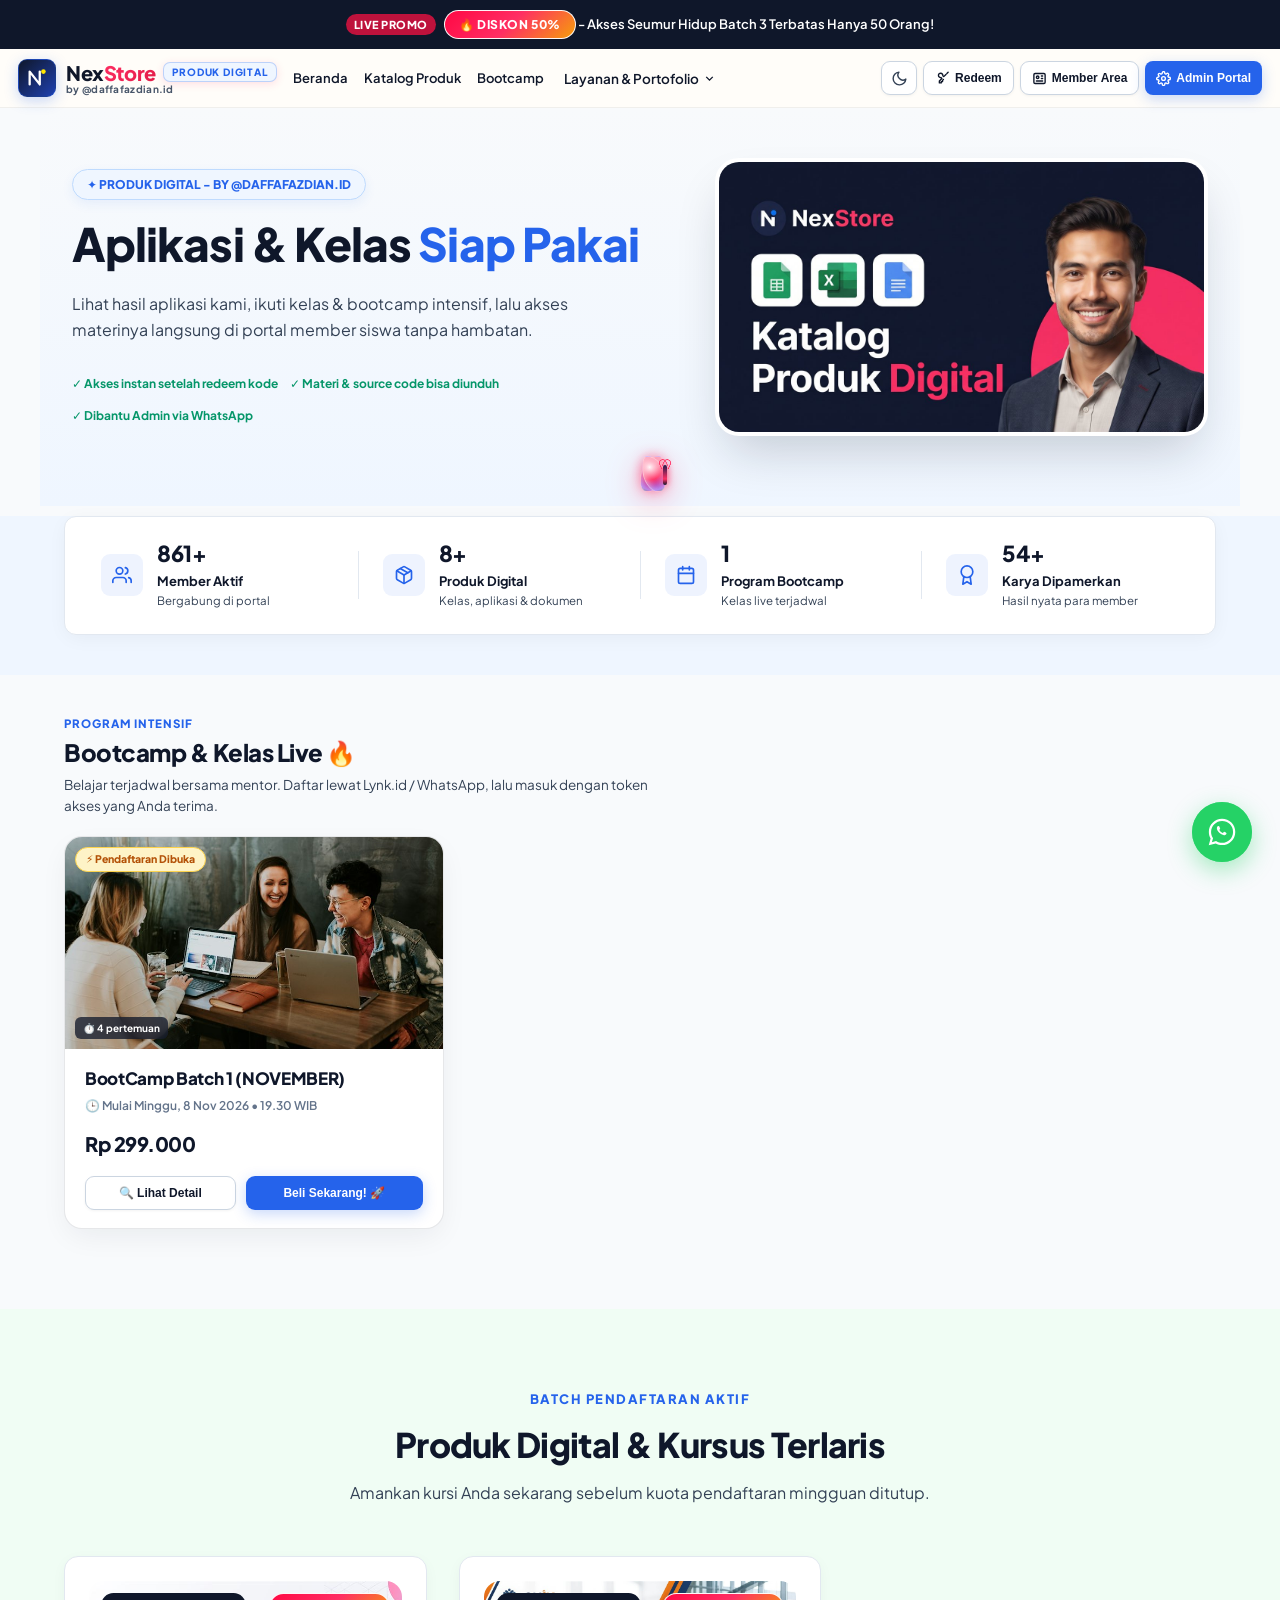
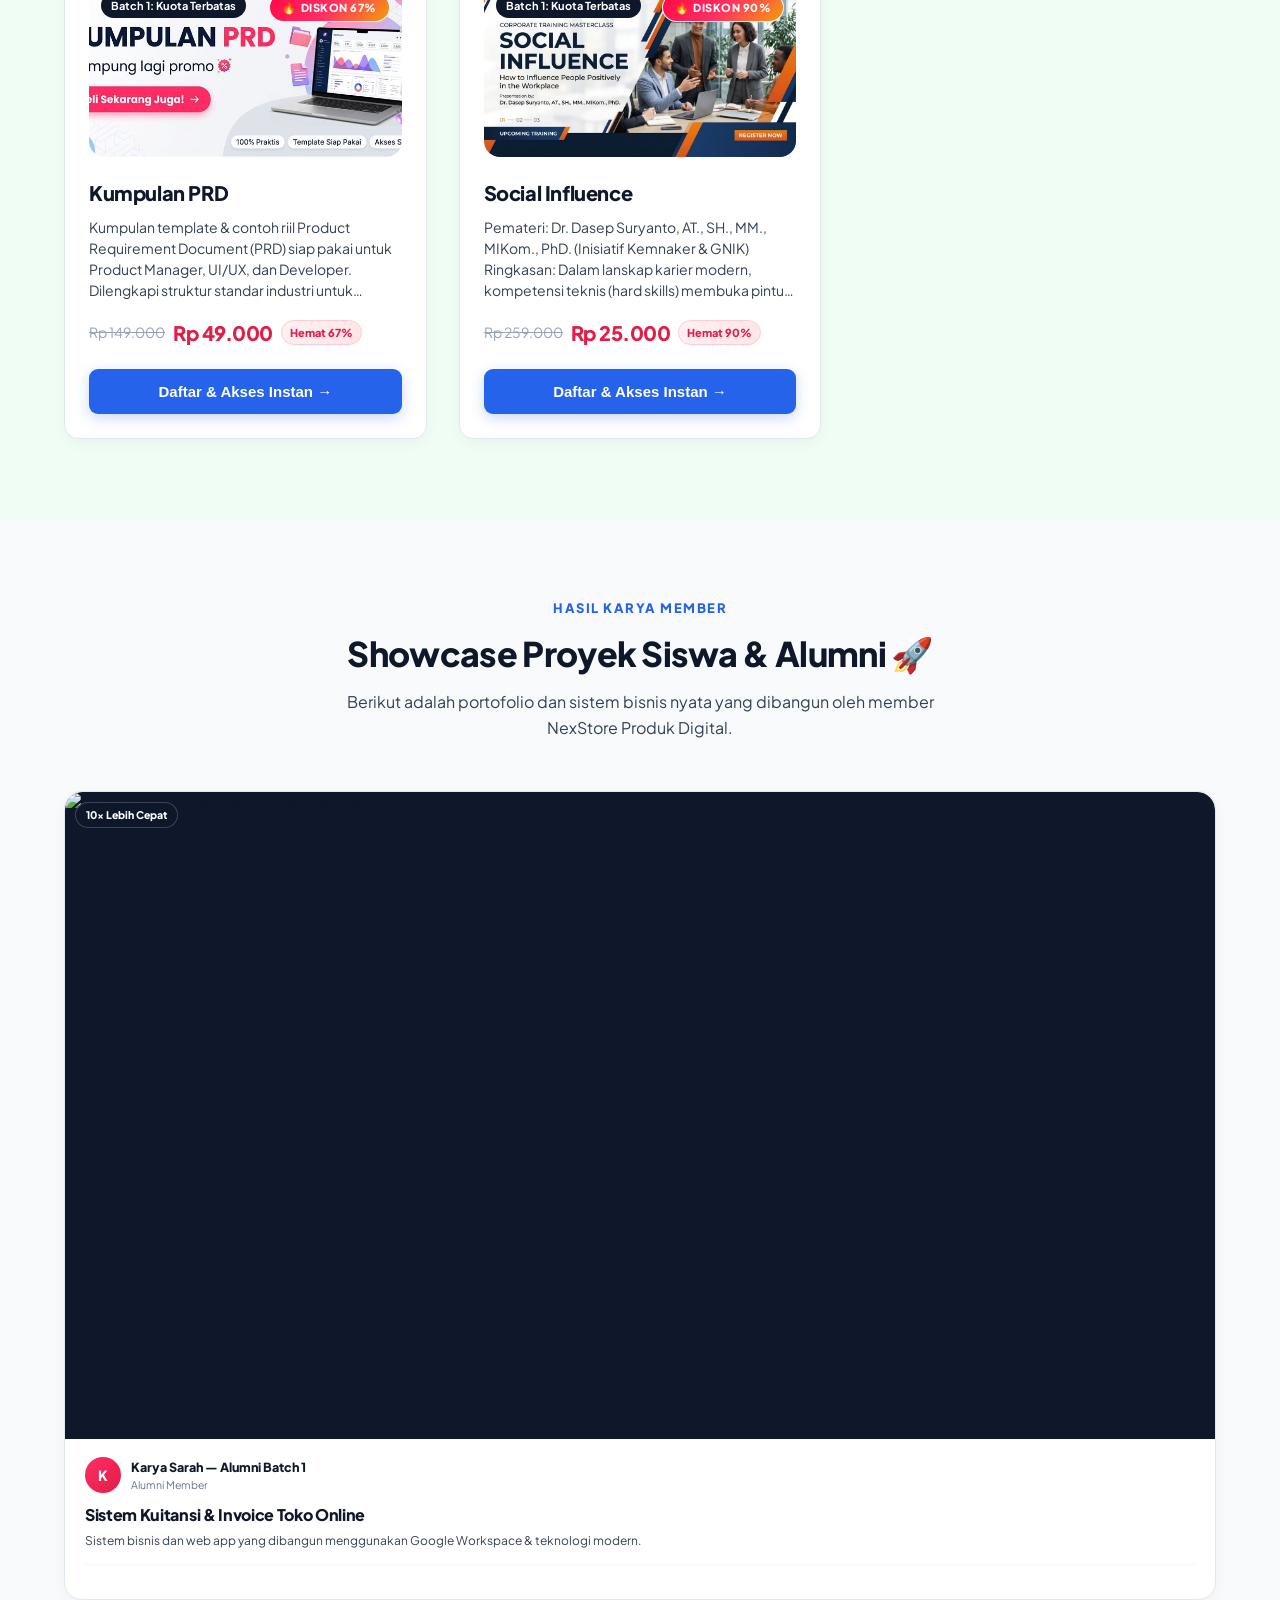
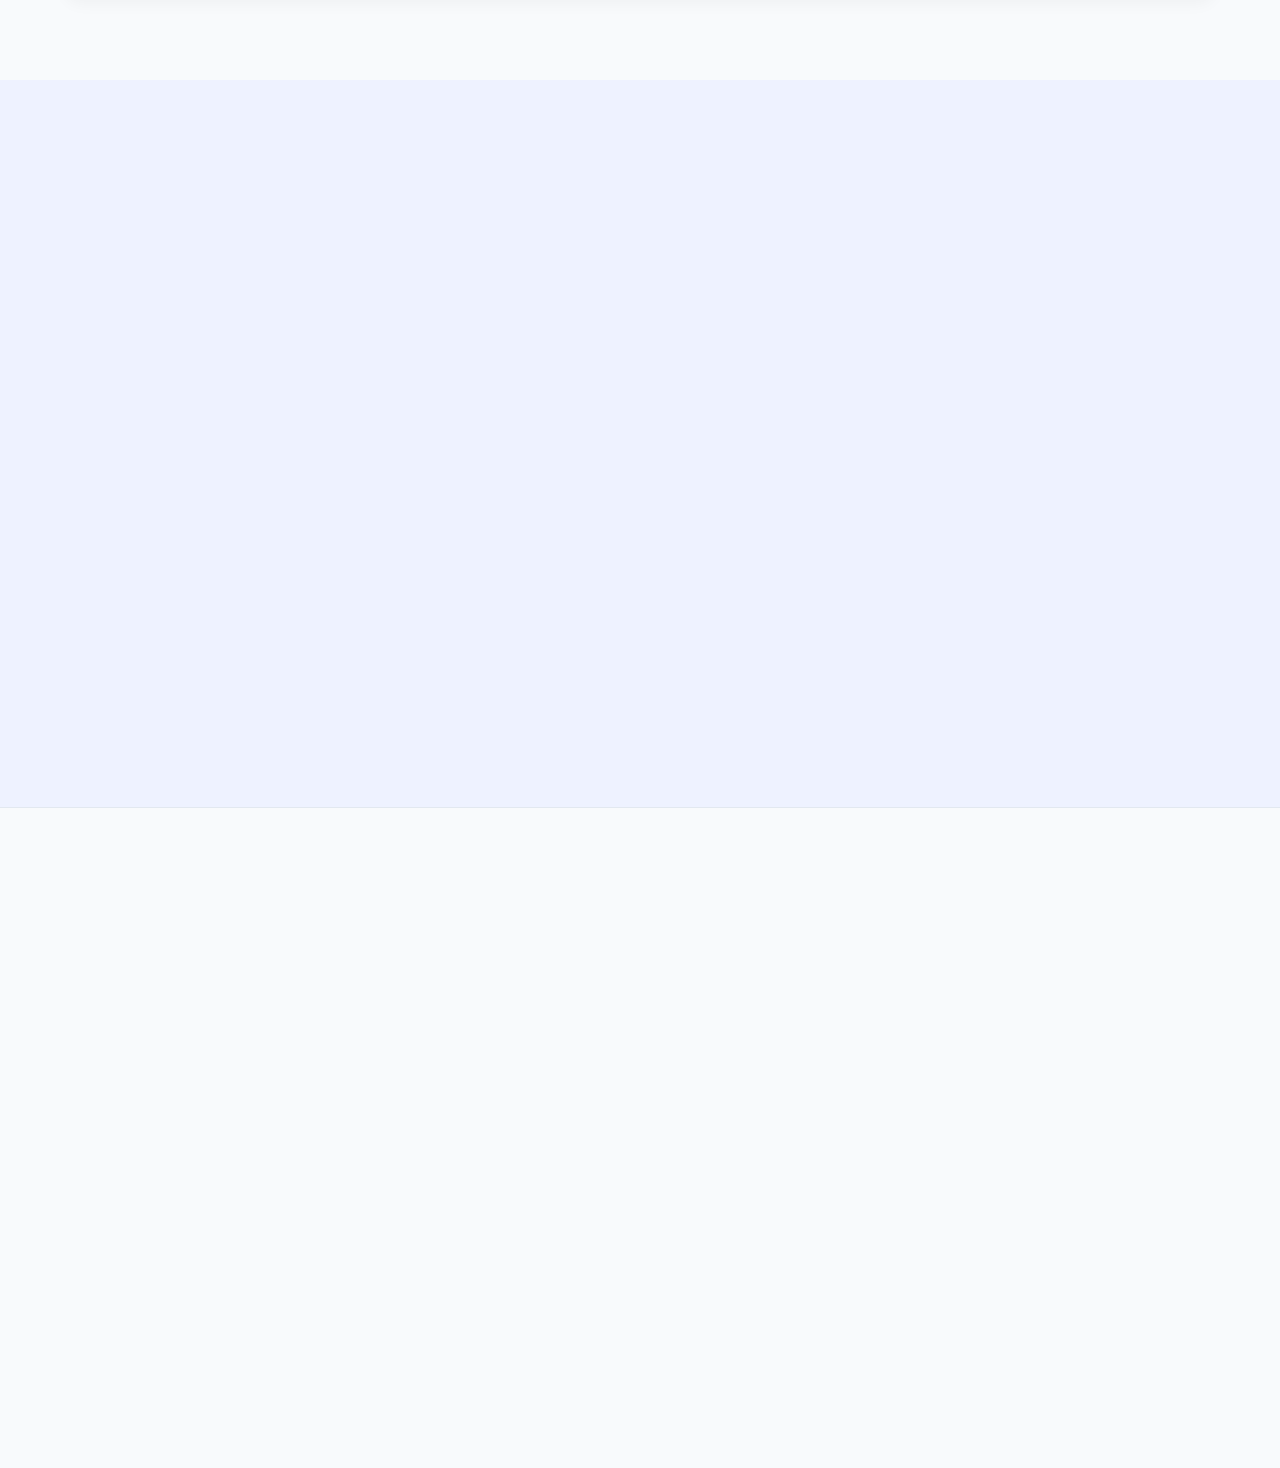
==== commit dc496cc2: "fix(payment-sync): integrasikan barcode qris gopay merchant resmi dan sinkronisasi cloud lintas hp" ====
--- a/frontend/index.html
+++ b/frontend/index.html
@@ -37,7 +37,7 @@
   <link rel="preconnect" href="https://images.unsplash.com" crossorigin>
 
   <!-- Preload LCP Hero Image with high priority to eliminate LCP delay -->
-  <link rel="preload" as="image" href="assets/hero/hero-slide-1.jpg?v=20261109-09" fetchpriority="high">
+  <link rel="preload" as="image" href="assets/hero/hero-slide-1.jpg?v=20261109-10" fetchpriority="high">
   <link rel="preload" as="image" href="assets/hero/hero-slide-2.jpg" fetchpriority="low">
   <link rel="preload" as="image" href="assets/hero/hero-slide-3.jpg" fetchpriority="low">
 
@@ -52,7 +52,7 @@
   </noscript>
   
   <!-- Stylesheet -->
-  <link rel="stylesheet" href="css/style.css?v=20261109-09">
+  <link rel="stylesheet" href="css/style.css?v=20261109-10">
   <script>
     (function() {
       var orig = window.showToast;
@@ -554,7 +554,7 @@
       <div class="hero-slideshow-container">
         <!-- Slide 1 (Utama - Default Aktif) -->
         <div class="hero-slide active" id="hero-slide-item-1">
-          <img id="hero-slide-img-1" src="assets/hero/hero-slide-1.jpg?v=20261109-09" alt="Hero Slide 1" width="1280" height="720" fetchpriority="high" decoding="async" onerror="this.onerror=null; this.src='assets/hero/hero-slide-1.jpg?v=20261109-09';">
+          <img id="hero-slide-img-1" src="assets/hero/hero-slide-1.jpg?v=20261109-10" alt="Hero Slide 1" width="1280" height="720" fetchpriority="high" decoding="async" onerror="this.onerror=null; this.src='assets/hero/hero-slide-1.jpg?v=20261109-10';">
         </div>
         <!-- Slide 2 (Default Non-Aktif sampai diaktifkan di CRM) -->
         <div class="hero-slide" id="hero-slide-item-2" style="display:none;">
@@ -5076,8 +5076,8 @@
     </div>
   </div>
 
-  <script defer src="js/config.js?v=20261109-09"></script>
-  <script defer src="js/app.js?v=20261109-09"></script>
+  <script defer src="js/config.js?v=20261109-10"></script>
+  <script defer src="js/app.js?v=20261109-10"></script>
 
   <!-- Modal Reader & Salin Dokumen (Bersih untuk Member Siswa, Edit dilakukan di CRM Portal Ruang BelajarKu) -->
   <div class="modal-overlay" id="modal-doc-reader">
